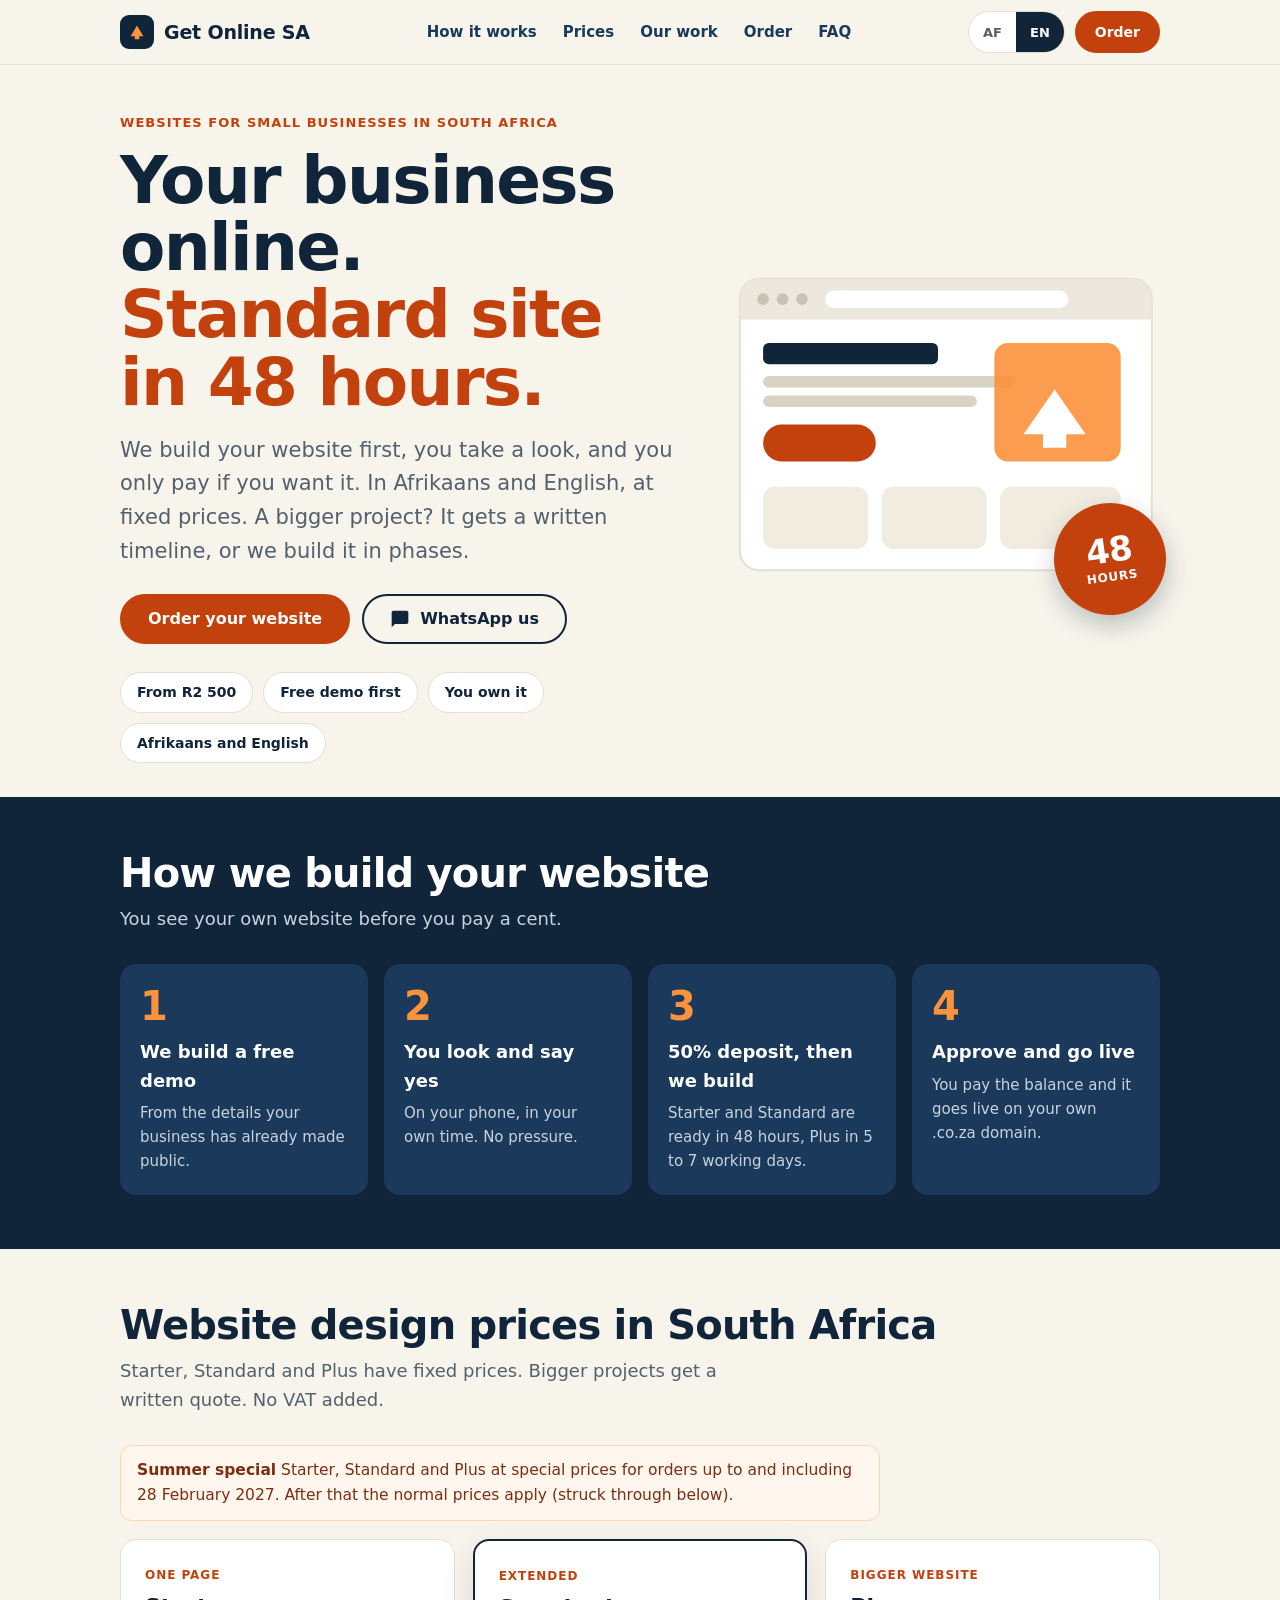
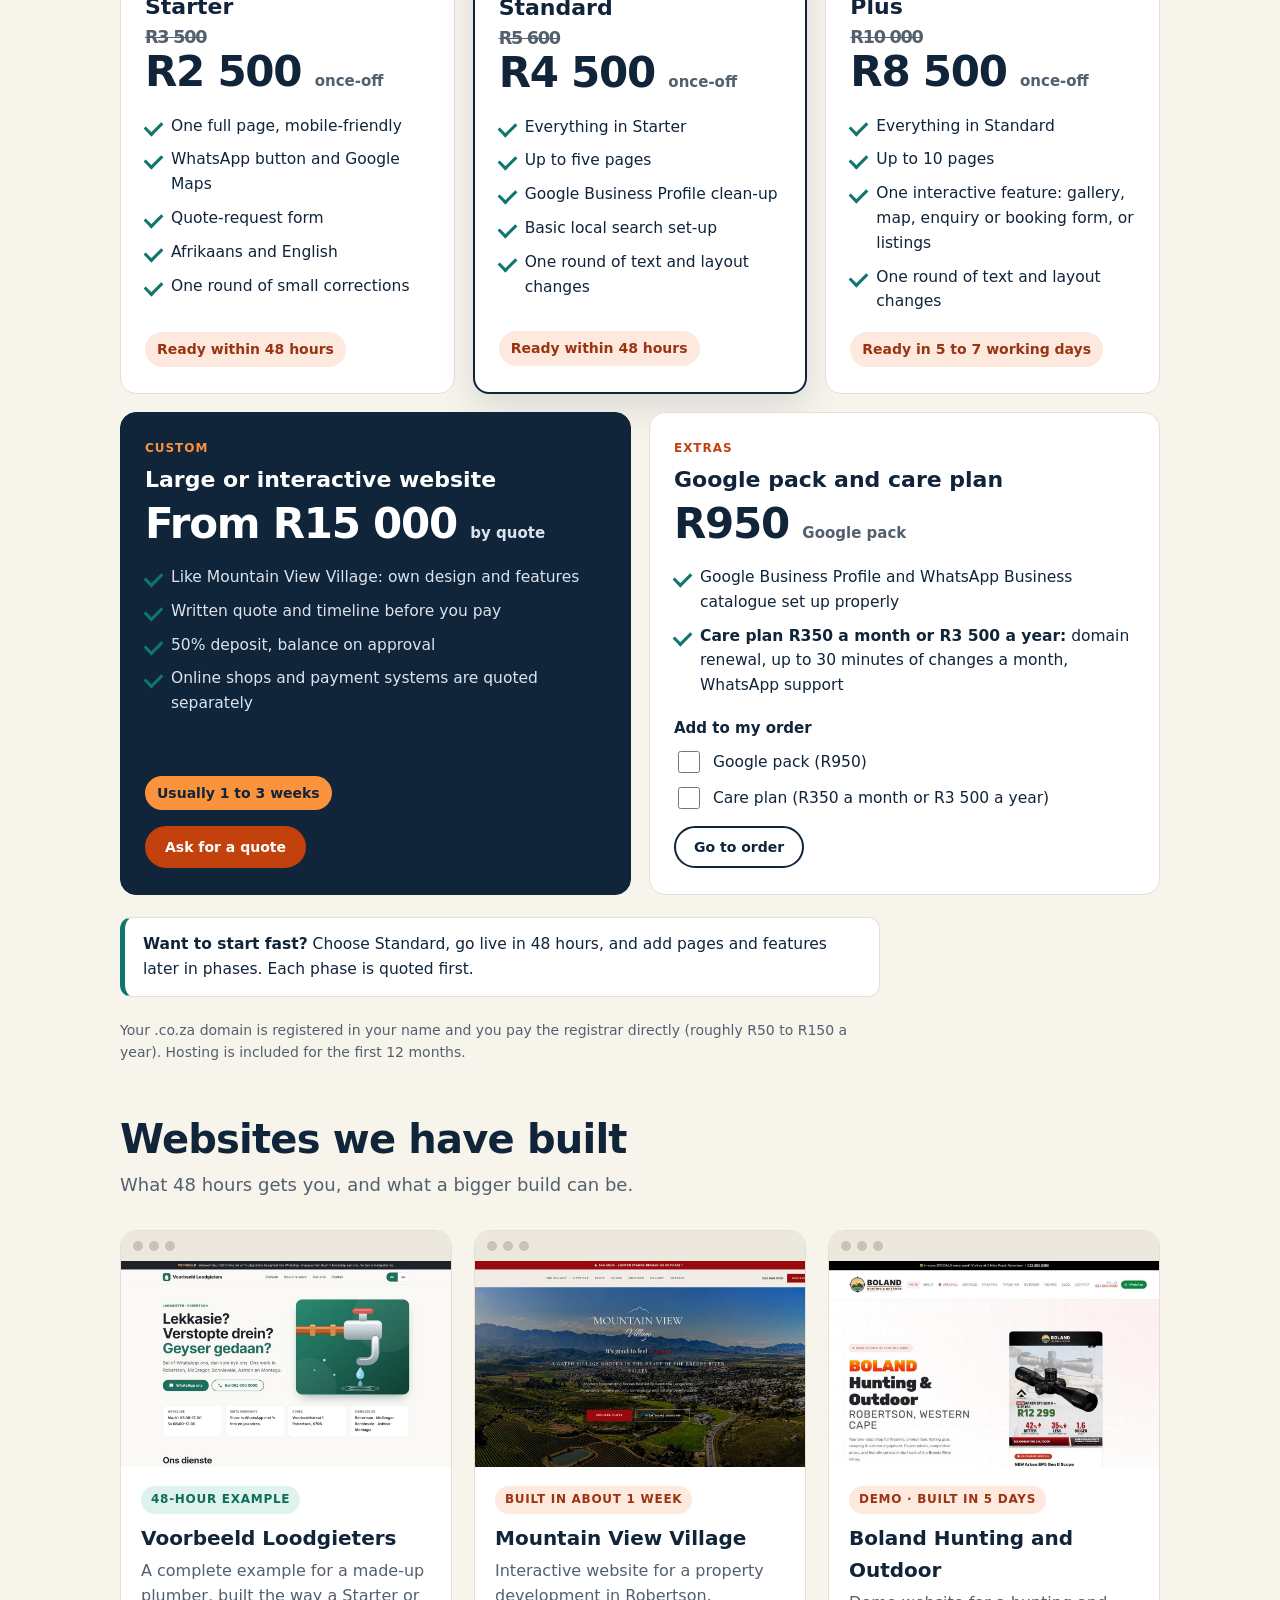
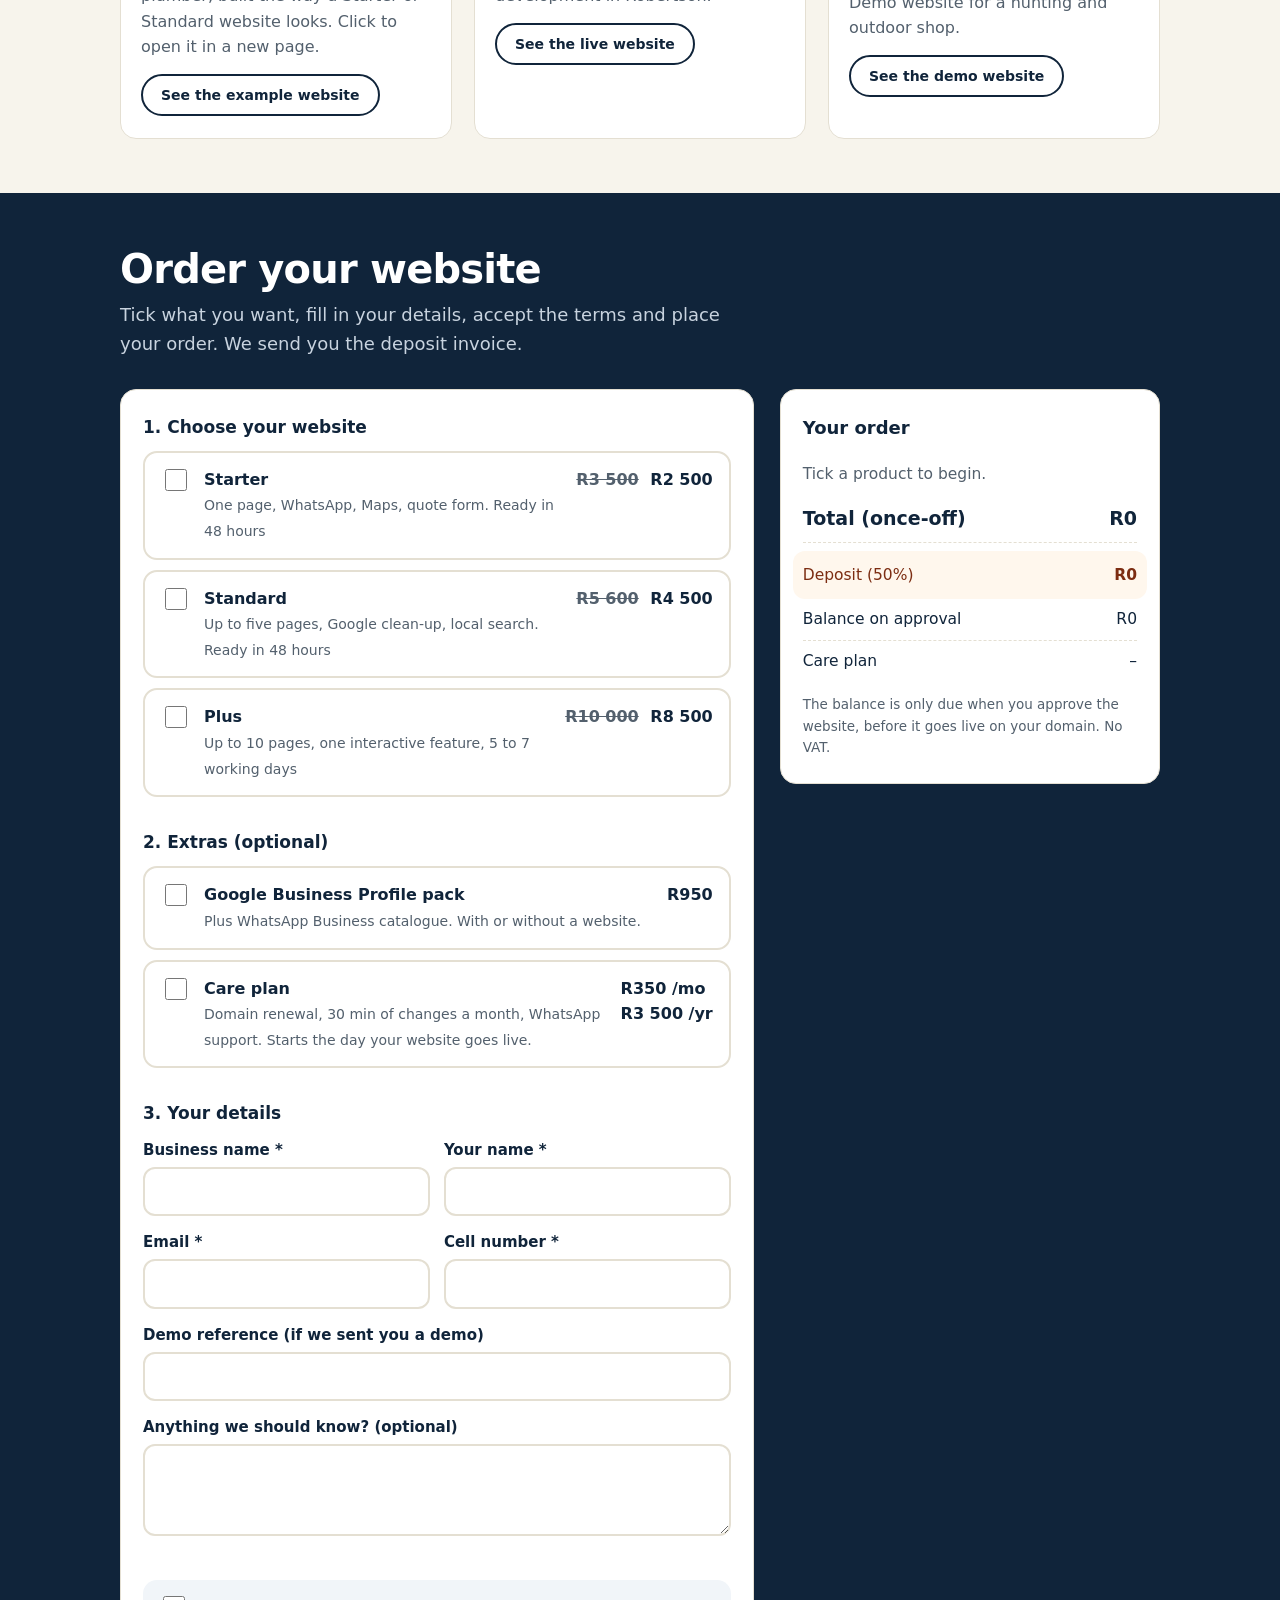
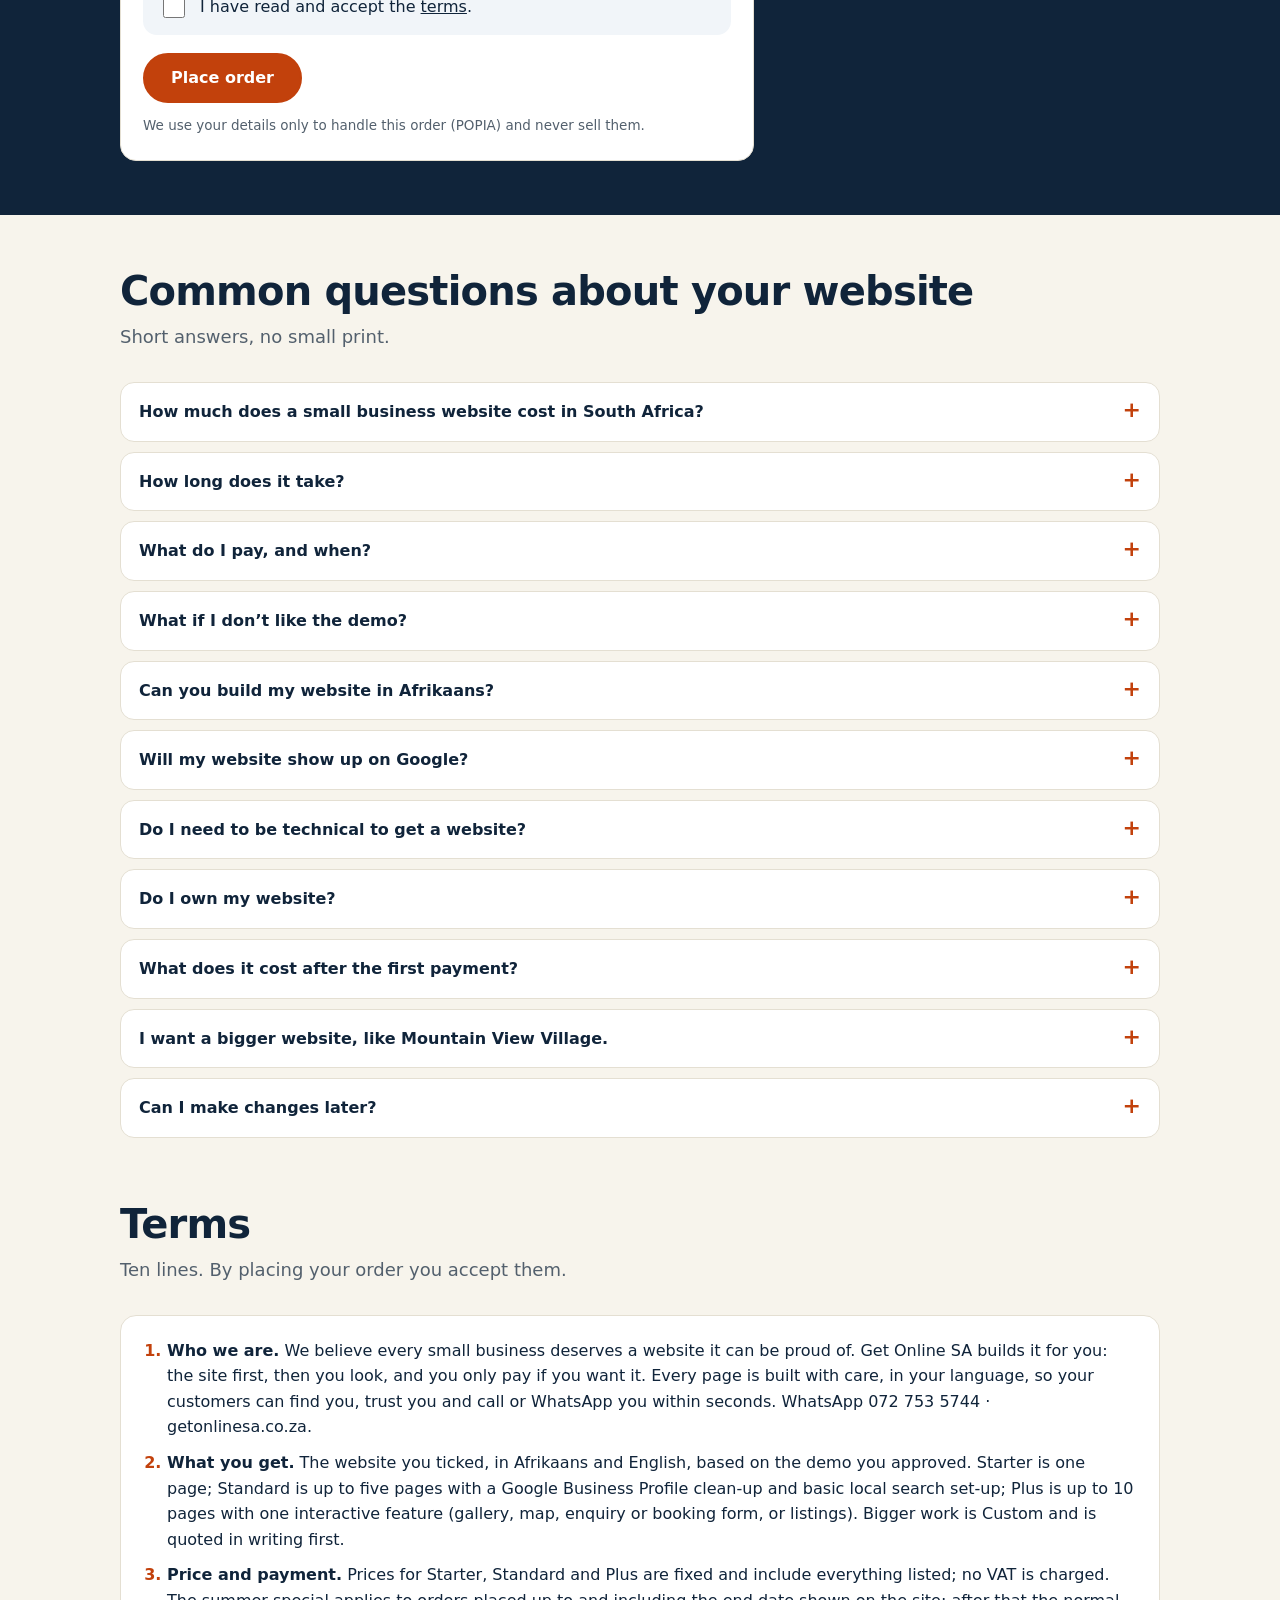
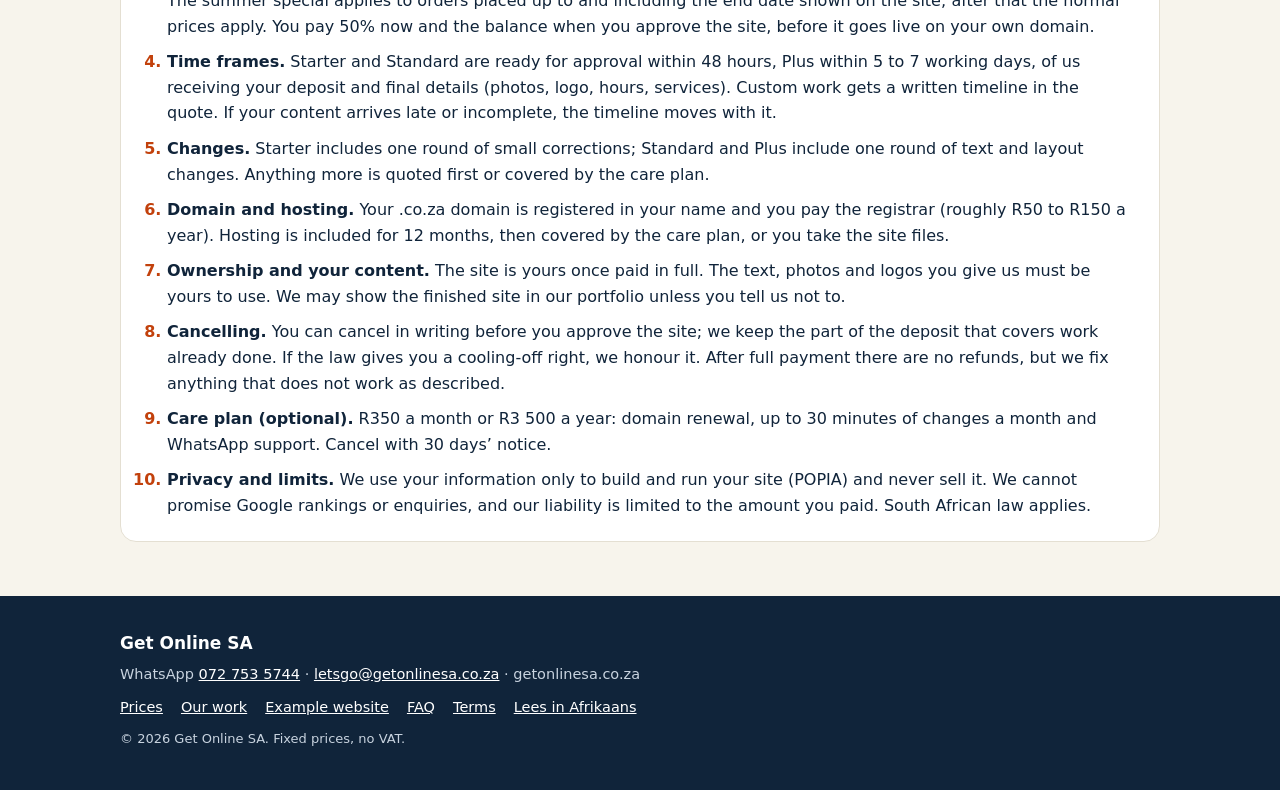
==== index.html @ c9e03490 "SEO: shorter EN meta description" ====
<!doctype html>
<html lang="en" data-lang="en" data-special="on">
<head>
<meta charset="utf-8">
<meta name="viewport" content="width=device-width, initial-scale=1">
<title>Small Business Website Design in South Africa | Get Online SA</title>
<meta name="description" content="Get Online SA builds websites for small businesses in South Africa. Free demo first, pay only if you want it. Fixed prices, standard sites in 48 hours.">
<meta name="robots" content="index,follow,max-image-preview:large,max-snippet:-1">
<link rel="canonical" href="https://getonlinesa.co.za/">
<link rel="alternate" hreflang="en" href="https://getonlinesa.co.za/">
<link rel="alternate" hreflang="af" href="https://getonlinesa.co.za/af/">
<link rel="alternate" hreflang="x-default" href="https://getonlinesa.co.za/">
<meta name="theme-color" content="#10243a">
<link rel="icon" href="/favicon.svg" type="image/svg+xml">
<link rel="icon" href="/favicon.ico" sizes="48x48">
<link rel="apple-touch-icon" href="/apple-touch-icon.png">
<meta property="og:type" content="website">
<meta property="og:site_name" content="Get Online SA">
<meta property="og:title" content="Small Business Website Design in South Africa | Get Online SA">
<meta property="og:description" content="We build your website first, you look, and you only pay if you want it. Fixed prices, standard websites in 48 hours.">
<meta property="og:url" content="https://getonlinesa.co.za/">
<meta property="og:locale" content="en_ZA">
<meta property="og:locale:alternate" content="af_ZA">
<meta property="og:image" content="https://getonlinesa.co.za/assets/og-en.jpg">
<meta property="og:image:width" content="1200">
<meta property="og:image:height" content="630">
<meta property="og:image:alt" content="Get Online SA: websites for small businesses in South Africa. Free demo first, standard website in 48 hours.">
<meta name="twitter:card" content="summary_large_image">
<meta name="twitter:title" content="Small Business Website Design in South Africa | Get Online SA">
<meta name="twitter:description" content="We build your website first, you look, and you only pay if you want it. Fixed prices, standard websites in 48 hours.">
<meta name="twitter:image" content="https://getonlinesa.co.za/assets/og-en.jpg">
<script type="application/ld+json">{"@context":"https://schema.org","@graph":[{"@type":"ProfessionalService","@id":"https://getonlinesa.co.za/#business","name":"Get Online SA","url":"https://getonlinesa.co.za/","logo":"https://getonlinesa.co.za/assets/logo-512.png","image":"https://getonlinesa.co.za/assets/og-en.jpg","description":"Website design for small businesses in South Africa. We build the website first, you look, and you only pay if you want it. Afrikaans and English, fixed prices, standard websites in 48 hours.","telephone":"+27727535744","email":"letsgo@getonlinesa.co.za","areaServed":{"@type":"Country","name":"South Africa"},"address":{"@type":"PostalAddress","addressLocality":"Robertson","addressRegion":"Western Cape","addressCountry":"ZA"},"knowsLanguage":["af","en"],"serviceType":"Website design","priceRange":"R2 500 - R15 000+","hasOfferCatalog":{"@type":"OfferCatalog","name":"Website design","itemListElement":[{"@type":"Offer","name":"Starter website (one page)","price":"2500","priceCurrency":"ZAR","availability":"https://schema.org/InStock","url":"https://getonlinesa.co.za/#prices","priceSpecification":{"@type":"PriceSpecification","price":"2500","priceCurrency":"ZAR","valueAddedTaxIncluded":false},"priceValidUntil":"2027-02-28"},{"@type":"Offer","name":"Standard website (up to five pages)","price":"4500","priceCurrency":"ZAR","availability":"https://schema.org/InStock","url":"https://getonlinesa.co.za/#prices","priceSpecification":{"@type":"PriceSpecification","price":"4500","priceCurrency":"ZAR","valueAddedTaxIncluded":false},"priceValidUntil":"2027-02-28"},{"@type":"Offer","name":"Plus website (up to 10 pages with one interactive feature)","price":"8500","priceCurrency":"ZAR","availability":"https://schema.org/InStock","url":"https://getonlinesa.co.za/#prices","priceSpecification":{"@type":"PriceSpecification","price":"8500","priceCurrency":"ZAR","valueAddedTaxIncluded":false},"priceValidUntil":"2027-02-28"}]}},{"@type":"WebSite","@id":"https://getonlinesa.co.za/#website","url":"https://getonlinesa.co.za/","name":"Get Online SA","inLanguage":["en","af"],"publisher":{"@id":"https://getonlinesa.co.za/#business"}},{"@type":"WebPage","@id":"https://getonlinesa.co.za/#webpage","url":"https://getonlinesa.co.za/","name":"Small Business Website Design in South Africa | Get Online SA","description":"Get Online SA builds websites for small businesses in South Africa. Free demo first, pay only if you want it. Fixed prices, standard sites in 48 hours.","inLanguage":"en","isPartOf":{"@id":"https://getonlinesa.co.za/#website"},"about":{"@id":"https://getonlinesa.co.za/#business"},"primaryImageOfPage":{"@type":"ImageObject","url":"https://getonlinesa.co.za/assets/og-en.jpg","width":1200,"height":630}},{"@type":"FAQPage","@id":"https://getonlinesa.co.za/#faq","inLanguage":"en","mainEntity":[{"@type":"Question","name":"How much does a small business website cost in South Africa?","acceptedAnswer":{"@type":"Answer","text":"Starter (one page) is R2 500, Standard (up to five pages) is R4 500 and Plus (up to 10 pages with one interactive feature) is R8 500, once-off, with no VAT added. Bigger or interactive websites are Custom, from R15 000 by written quote. Extras: Google Business Profile pack R950, care plan R350 a month or R3 500 a year. These are summer-special prices for orders up to and including 28 February 2027; the normal prices are R3 500, R5 600 and R10 000."}},{"@type":"Question","name":"How long does it take?","acceptedAnswer":{"@type":"Answer","text":"Starter and Standard: within 48 hours of receiving your deposit and final details (photos, logo, opening hours, services). Plus: 5 to 7 working days. Custom: usually 1 to 3 weeks, with the timeline in writing in the quote."}},{"@type":"Question","name":"What do I pay, and when?","acceptedAnswer":{"@type":"Answer","text":"The demo is free. If you say yes, you pay a 50% deposit and we build your website. You pay the balance when you approve the finished website, before it goes live on your own domain."}},{"@type":"Question","name":"What if I don’t like the demo?","acceptedAnswer":{"@type":"Answer","text":"Then you simply say no and pay nothing. The demo is free."}},{"@type":"Question","name":"Can you build my website in Afrikaans?","acceptedAnswer":{"@type":"Answer","text":"Yes. Every Get Online SA website comes in Afrikaans and English, so your customers can read it in the language they prefer."}},{"@type":"Question","name":"Will my website show up on Google?","acceptedAnswer":{"@type":"Answer","text":"We build every website so Google can read it: mobile-friendly, with clear page titles and descriptions. Standard includes a Google Business Profile clean-up and basic local search set-up. Nobody can promise a Google ranking and we do not, but a well-built website with a good Google Business Profile is how small businesses get found."}},{"@type":"Question","name":"Do I need to be technical to get a website?","acceptedAnswer":{"@type":"Answer","text":"No. You send us photos, your logo, opening hours and services (or we use what your business has already made public), and we do the rest, including setting up the domain and hosting."}},{"@type":"Question","name":"Do I own my website?","acceptedAnswer":{"@type":"Answer","text":"Yes, once you have paid in full. Your domain is registered in your own name."}},{"@type":"Question","name":"What does it cost after the first payment?","acceptedAnswer":{"@type":"Answer","text":"Only the domain (roughly R50 to R150 a year, paid to the registrar). Hosting is included for 12 months. After that the care plan covers it, or you take the files."}},{"@type":"Question","name":"I want a bigger website, like Mountain View Village.","acceptedAnswer":{"@type":"Answer","text":"Tell us what you need. Plus (R8 500) covers up to 10 pages with one interactive feature. Bigger than that is Custom, from R15 000 by quote, with a written timeline before you pay. You can also start with Standard, go live in 48 hours, and expand later in phases."}},{"@type":"Question","name":"Can I make changes later?","acceptedAnswer":{"@type":"Answer","text":"One round is included. After that you can take the care plan (30 minutes of changes a month) or we quote first."}}]}]}</script>
<style>
:root{
  --ink:#10243a;--ink-2:#1b3a5b;--muted:#53606d;--paper:#f7f4ec;--card:#ffffff;--line:#e4dfd2;
  --accent:#c2410c;--accent-ink:#ffffff;--glow:#fb923c;--teal:#0f766e;--bad:#b42318;--radius:16px;
  color-scheme:light;
}
*{box-sizing:border-box}
html{scroll-behavior:smooth;-webkit-text-size-adjust:100%}
body{margin:0;padding-bottom:76px;font:16px/1.6 system-ui,-apple-system,"Segoe UI",Roboto,Arial,sans-serif;color:var(--ink);background:var(--paper)}
html[data-lang="af"] .en,html[data-lang="en"] .af{display:none!important}
a{color:inherit}
img{max-width:100%}
.skip{position:absolute;left:-999px;top:8px;background:#fff;color:var(--ink);padding:10px 14px;border-radius:8px;z-index:100}
.skip:focus{left:8px}
:focus-visible{outline:3px solid var(--glow);outline-offset:2px}
.wrap{max-width:1080px;margin:0 auto;padding:0 20px}

/* header */
header.top{position:sticky;top:0;z-index:50;background:rgba(247,244,236,.94);backdrop-filter:blur(8px);border-bottom:1px solid var(--line)}
.bar{display:flex;align-items:center;justify-content:space-between;gap:12px;min-height:64px}
.brand{display:flex;align-items:center;gap:10px;font-weight:800;font-size:19px;letter-spacing:-.01em;text-decoration:none;white-space:nowrap}
@media(max-width:420px){.brand{font-size:16px;gap:8px}.logo{width:30px;height:30px}}
.logo{width:34px;height:34px;border-radius:9px;background:var(--ink);display:grid;place-items:center;flex:none}
.logo svg{width:22px;height:22px}
nav.links{display:none;gap:22px;font-weight:600;font-size:15px}
nav.links a{text-decoration:none;color:var(--ink-2);padding:8px 2px}
nav.links a:hover{color:var(--accent)}
@media(min-width:880px){nav.links{display:flex}}
.right{display:flex;align-items:center;gap:10px}
.lang{display:flex;border:1px solid var(--line);border-radius:999px;overflow:hidden;background:#fff}
.lang a{display:inline-flex;align-items:center;padding:0 14px;min-height:40px;font:700 13px system-ui,sans-serif;color:var(--muted);text-decoration:none}
.lang a[aria-current="page"]{background:var(--ink);color:#fff}
.langhint{background:#fff7ed;border-bottom:1px solid #fed7aa;color:#7c2d12;padding:8px 14px;text-align:center;font-size:14.5px}
.langhint[hidden]{display:none}
.langhint a{font-weight:700}
.langhint button{margin-left:12px;border:0;background:transparent;font-size:20px;line-height:1;cursor:pointer;color:inherit}
.flinks{margin-top:10px;display:flex;flex-wrap:wrap;gap:6px 18px}

/* buttons */
.btn{display:inline-flex;align-items:center;justify-content:center;gap:10px;min-height:50px;padding:0 26px;border-radius:999px;font-weight:700;font-size:16px;text-decoration:none;border:2px solid var(--accent);cursor:pointer;font-family:inherit}
.btn.primary{background:var(--accent);color:var(--accent-ink)}
.btn.primary:hover{background:#9a3412;border-color:#9a3412}
.btn.ghost{background:transparent;color:var(--ink);border-color:var(--ink)}
.btn.ghost:hover{background:var(--ink);color:#fff}
.btn.small{min-height:42px;padding:0 18px;font-size:14px}
.btn svg{width:20px;height:20px;fill:currentColor;flex:none}
.btn[disabled]{opacity:.55;cursor:not-allowed}

/* hero */
.hero{padding:44px 0 34px}
.hero .grid{display:grid;gap:34px;align-items:center}
@media(min-width:900px){.hero .grid{grid-template-columns:1.15fr .85fr}}
.eyebrow{display:inline-block;font-size:13px;font-weight:800;letter-spacing:.08em;text-transform:uppercase;color:var(--accent)}
h1{font-size:clamp(38px,8.4vw,66px);line-height:1.02;margin:12px 0 18px;letter-spacing:-.025em;font-weight:850}
h1 em{font-style:normal;color:var(--accent)}
.lead{font-size:clamp(18px,2.4vw,21px);color:var(--muted);max-width:620px;margin:0 0 26px}
.cta{display:flex;flex-wrap:wrap;gap:12px}
.chips{display:flex;flex-wrap:wrap;gap:10px;margin:28px 0 0;padding:0;list-style:none}
.chips li{background:#fff;border:1px solid var(--line);border-radius:999px;padding:8px 16px;font-weight:650;font-size:14px}
.art{position:relative;max-width:440px;margin:0 auto;width:100%}
.art svg{width:100%;height:auto;display:block}
.badge{position:absolute;right:-6px;bottom:-14px;width:112px;height:112px;border-radius:50%;background:var(--accent);color:#fff;display:grid;place-items:center;text-align:center;font-weight:850;line-height:1.05;transform:rotate(-8deg);box-shadow:0 10px 24px rgba(16,36,58,.25)}
.badge b{display:block;font-size:34px;letter-spacing:-.02em}
.badge span{font-size:12px;letter-spacing:.06em;text-transform:uppercase;font-weight:700}

/* sections */
section.block{padding:54px 0}
section.dark{background:var(--ink);color:#fff}
section.dark .sub{color:#c8d3df}
h2{font-size:clamp(28px,5vw,40px);line-height:1.1;margin:0 0 10px;letter-spacing:-.02em;font-weight:820}
.sub{color:var(--muted);font-size:18px;max-width:640px;margin:0 0 30px}
.steps{display:grid;gap:16px;margin:0;padding:0;list-style:none}
@media(min-width:760px){.steps{grid-template-columns:repeat(4,1fr)}}
.step{background:var(--ink-2);border-radius:var(--radius);padding:22px 20px}
.step .n{font-size:40px;font-weight:850;color:var(--glow);line-height:1;letter-spacing:-.03em}
.step h3{margin:12px 0 6px;font-size:18px}
.step p{margin:0;color:#c8d3df;font-size:15px}

/* prices */
.plans{display:grid;gap:18px}
@media(min-width:860px){.plans{grid-template-columns:1fr 1fr 1fr}.plans.row2{grid-template-columns:1fr 1fr}}
.plans.row2{margin-top:18px}
.plan{background:var(--card);border:1px solid var(--line);border-radius:var(--radius);padding:26px 24px;display:flex;flex-direction:column}
.plan.feature{border:2px solid var(--ink);box-shadow:0 14px 34px rgba(16,36,58,.12)}
.plan .tagline{font-size:12px;font-weight:800;letter-spacing:.08em;text-transform:uppercase;color:var(--accent);min-height:16px}
.plan h3{margin:4px 0 4px;font-size:22px}
.price{font-size:42px;font-weight:850;letter-spacing:-.03em;line-height:1.1}
.price small{font-size:15px;font-weight:600;color:var(--muted);letter-spacing:0}
.plan ul{margin:18px 0 0;padding:0;list-style:none;display:grid;gap:9px}
.plan li{position:relative;padding-left:26px;font-size:15.5px}
.plan li::before{content:"";position:absolute;left:0;top:7px;width:14px;height:8px;border-left:3px solid var(--teal);border-bottom:3px solid var(--teal);transform:rotate(-45deg)}
.fine{font-size:14px;color:var(--muted);margin:22px 0 0;max-width:760px}
.promo{background:#fff7ed;border:1px solid #fed7aa;color:#7c2d12;border-radius:12px;padding:12px 16px;margin:0 0 18px;max-width:760px;font-size:15.5px}
html[data-special="off"] .only-special{display:none}
.was{color:var(--muted);font-weight:600;text-decoration:line-through;white-space:nowrap}
.price .was{display:block;font-size:.42em;margin:0 0 2px}
.opt .p .was{margin-right:6px;font-weight:600}
.was[hidden]{display:none}
.plan .when{margin-top:auto;padding-top:18px;font-size:14px;font-weight:800;color:var(--ink)}
.plan .when span.pill{display:inline-block;background:#fde9dd;color:#9a3412;border-radius:999px;padding:6px 12px}
.plan.quote{background:#10243a;color:#fff;border-color:#10243a}
.plan.quote .tagline{color:#fb923c}
.plan.quote .price small,.plan.quote li{color:#dbe4ee}
.plan.quote .when span.pill{background:#fb923c;color:#10243a}
.plan .btn{margin-top:16px;align-self:flex-start}
.phase{margin:22px 0 0;max-width:760px;background:#fff;border:1px solid var(--line);border-left:5px solid var(--teal);border-radius:12px;padding:14px 18px;font-size:15.5px}

/* work */
.work{display:grid;gap:22px}
@media(min-width:900px){.work{grid-template-columns:repeat(3,1fr)}}
.site{background:var(--card);border:1px solid var(--line);border-radius:var(--radius);overflow:hidden}
.chrome{height:30px;background:#ece8dd;display:flex;align-items:center;gap:6px;padding:0 12px}
.chrome i{width:10px;height:10px;border-radius:50%;background:#c9c3b3;display:block}
.strip{display:flex;overflow-x:auto;scroll-snap-type:x mandatory;background:#dcd6c6}
.strip>*{flex:0 0 100%;scroll-snap-align:center}
.strip img{display:block;width:100%;height:auto;aspect-ratio:16/10;object-fit:cover;object-position:top}
.ph{aspect-ratio:16/10;display:grid;place-items:center;text-align:center;padding:20px;color:var(--muted);font-weight:700;background:repeating-linear-gradient(135deg,#e6e1d3,#e6e1d3 14px,#ece8dc 14px,#ece8dc 28px)}
.site .info{padding:18px 20px 22px}
.site h3{margin:0 0 4px;font-size:20px}
.site .tag{display:inline-block;font-size:12px;font-weight:800;letter-spacing:.06em;text-transform:uppercase;border-radius:999px;padding:4px 10px;margin-bottom:8px;background:#fde9dd;color:#9a3412}
.site .tag.fast{background:#dff3ee;color:#0f6b5a}
.site p{margin:0 0 14px;color:var(--muted)}
.site .acts{display:flex;flex-wrap:wrap;gap:10px}
.shot.link .strip img{cursor:pointer}

/* order */
.order{display:grid;gap:26px}
@media(min-width:960px){.order{grid-template-columns:1.25fr .75fr;align-items:start}}
form.panel,.summary{background:var(--card);border:1px solid var(--line);border-radius:var(--radius);padding:24px 22px}
fieldset{border:0;margin:0 0 22px;padding:0}
legend{font-weight:800;font-size:17px;margin-bottom:10px;padding:0}
.opt{display:flex;gap:14px;align-items:flex-start;border:2px solid var(--line);border-radius:14px;padding:14px 16px;margin-bottom:10px;cursor:pointer;background:#fff}
.opt:has(input:checked){border-color:var(--ink);background:#f1f5f9}
.opt:has(input:disabled){opacity:.5;cursor:not-allowed}
.opt input{width:22px;height:22px;margin-top:2px;accent-color:var(--accent);flex:none}
.opt .t{font-weight:750}
.opt .d{font-size:14px;color:var(--muted)}
.opt .p{margin-left:auto;font-weight:800;white-space:nowrap}
.field{margin-bottom:14px}
.field label{display:block;font-weight:650;font-size:15px;margin-bottom:5px}
.field input,.field textarea{width:100%;min-height:48px;border:2px solid var(--line);border-radius:12px;padding:10px 14px;font:inherit;background:#fff;color:var(--ink)}
.field textarea{min-height:92px;resize:vertical}
.field input[aria-invalid="true"],.field textarea[aria-invalid="true"]{border-color:var(--bad)}
.two{display:grid;gap:14px}
@media(min-width:640px){.two{grid-template-columns:1fr 1fr}}
.hp{position:absolute;left:-9999px;width:1px;height:1px;overflow:hidden}
.terms-ok{display:flex;gap:12px;align-items:flex-start;background:#f1f5f9;border-radius:14px;padding:14px 16px;margin:6px 0 18px}
.terms-ok input{width:22px;height:22px;accent-color:var(--accent);margin-top:2px;flex:none}
.err{display:none;background:#fef3f2;border:1px solid #fecdca;color:var(--bad);border-radius:12px;padding:12px 14px;margin:0 0 16px;font-weight:600}
.err.on{display:block}
.summary{position:sticky;top:84px}
.summary h3{margin:0 0 12px;font-size:18px}
.row{display:flex;justify-content:space-between;gap:12px;padding:8px 0;border-bottom:1px dashed var(--line);font-size:15.5px}
.row:last-of-type{border-bottom:0}
.row.big{font-weight:850;font-size:19px}
.row.due{background:#fff7ed;margin:8px -10px 0;padding:12px 10px;border-radius:12px;border:0;color:#7c2d12}
.note{font-size:13.5px;color:var(--muted);margin:12px 0 0}
.note[hidden]{display:none}
.termsel{display:flex;flex-wrap:wrap;gap:10px 22px;margin:-2px 0 10px 16px}
.termsel[hidden]{display:none}
.termsel label{display:flex;gap:8px;align-items:center;font-weight:650;cursor:pointer}
.termsel input{width:20px;height:20px;accent-color:var(--accent)}
.addbox{margin-top:auto;padding-top:18px;display:grid;gap:10px}
.addbox strong{font-size:15px}
.tick{display:flex;gap:10px;align-items:flex-start;font-size:15.5px;cursor:pointer}
.tick input{width:22px;height:22px;accent-color:var(--accent);flex:none;margin-top:1px}
.addbox .btn{justify-self:start;margin-top:4px}
.sent{display:none;background:#ecfdf5;border:1px solid #a7f3d0;border-radius:var(--radius);padding:22px;margin-top:20px}
.sent.on{display:block}
.sent h3{margin:0 0 8px}
.sent .cta{margin-top:14px}

/* faq + terms */
details.q{background:var(--card);border:1px solid var(--line);border-radius:14px;margin-bottom:10px}
details.q summary{cursor:pointer;font-weight:750;padding:16px 18px;list-style:none;display:flex;justify-content:space-between;gap:12px}
details.q summary::-webkit-details-marker{display:none}
details.q summary::after{content:"+";font-weight:800;color:var(--accent);font-size:22px;line-height:1}
details.q[open] summary::after{content:"\2212"}
details.q p{margin:0;padding:0 18px 16px;color:var(--muted)}
.terms{background:var(--card);border:1px solid var(--line);border-radius:var(--radius);padding:22px 24px}
.terms ol{margin:0;padding-left:22px;display:grid;gap:10px}
.terms li::marker{font-weight:800;color:var(--accent)}

/* footer + mobile bar */
footer{background:var(--ink);color:#c8d3df;padding:34px 0 40px;font-size:14.5px}
footer a{color:#fff}
footer .name{color:#fff;font-weight:800;font-size:17px;margin-bottom:6px}
.mbar{position:fixed;left:0;right:0;bottom:0;display:flex;gap:10px;padding:10px 14px;background:rgba(255,255,255,.97);border-top:1px solid var(--line);z-index:60}
.mbar .btn{flex:1;padding:0 10px;min-height:48px}
@media(min-width:880px){.mbar{display:none}body{padding-bottom:0}}
@media(prefers-reduced-motion:reduce){html{scroll-behavior:auto}}
</style>
</head>
<body>
<a class="skip" href="#main">Skip to content</a>
<div class="langhint" id="langHint" hidden><a href="/af/" hreflang="af" lang="af">Hierdie blad is ook in Afrikaans. Lees in Afrikaans →</a><button type="button" aria-label="Close">×</button></div>

<header class="top">
  <div class="wrap bar">
    <a class="brand" href="#top" aria-label="Get Online SA">
      <span class="logo" aria-hidden="true"><svg viewBox="0 0 24 24"><path d="M5 16.5L12 5l7 11.5h-4.5V20h-5v-3.5z" fill="#fb923c"/></svg></span>
      Get Online SA
    </a>
    <nav class="links" aria-label="Main menu">
      <a href="#how">How it works</a>
      <a href="#prices">Prices</a>
      <a href="#work">Our work</a>
      <a href="#order">Order</a>
      <a href="#faq">FAQ</a>
    </nav>
    <div class="right">
      <nav class="lang" aria-label="Language"><a href="/af/" hreflang="af" lang="af">AF</a><a href="/" hreflang="en" lang="en" aria-current="page">EN</a></nav>
      <a class="btn primary small" href="#order">Order</a>
    </div>
  </div>
</header>

<main id="main">
<!-- HERO -->
<section class="hero" id="top">
  <div class="wrap grid">
    <div>
      <span class="eyebrow">Websites for small businesses in South Africa</span>
      <h1>Your business online. <em>Standard site in&nbsp;48&nbsp;hours.</em></h1>
      <p class="lead">We build your website first, you take a look, and you only pay if you want it. In Afrikaans and English, at fixed prices. A bigger project? It gets a written timeline, or we build it in phases.</p>
      <div class="cta">
        <a class="btn primary" href="#order">Order your website</a>
        <a class="btn ghost" data-wa href="#"><svg viewBox="0 0 24 24" aria-hidden="true"><path d="M20 2H4c-1.1 0-2 .9-2 2v18l4-4h14c1.1 0 2-.9 2-2V4c0-1.1-.9-2-2-2z"/></svg>WhatsApp us</a>
      </div>
      <ul class="chips">
        <li>From <span data-price="starter">R2 500</span></li>
        <li>Free demo first</li>
        <li>You own it</li>
        <li>Afrikaans and English</li>
      </ul>
    </div>
    <div class="art" aria-hidden="true">
      <svg viewBox="0 0 440 340" fill="none">
        <rect x="8" y="8" width="424" height="300" rx="20" fill="#fff" stroke="#e4dfd2" stroke-width="2"/>
        <path d="M8 28a20 20 0 0 1 20-20h384a20 20 0 0 1 20 20v22H8z" fill="#ece8dd"/>
        <circle cx="32" cy="29" r="6" fill="#c9c3b3"/><circle cx="52" cy="29" r="6" fill="#c9c3b3"/><circle cx="72" cy="29" r="6" fill="#c9c3b3"/>
        <rect x="96" y="20" width="250" height="18" rx="9" fill="#fff"/>
        <rect x="32" y="74" width="180" height="22" rx="6" fill="#10243a"/>
        <rect x="32" y="108" width="260" height="12" rx="6" fill="#d9d3c3"/>
        <rect x="32" y="128" width="220" height="12" rx="6" fill="#d9d3c3"/>
        <rect x="32" y="158" width="116" height="38" rx="19" fill="#c2410c"/>
        <rect x="32" y="222" width="108" height="64" rx="12" fill="#f1ece0"/>
        <rect x="154" y="222" width="108" height="64" rx="12" fill="#f1ece0"/>
        <rect x="276" y="222" width="124" height="64" rx="12" fill="#f1ece0"/>
        <rect x="270" y="74" width="130" height="122" rx="14" fill="#fb923c" opacity=".9"/>
        <path d="M300 168l32-46 32 46h-20v14h-24v-14z" fill="#fff"/>
      </svg>
      <div class="badge"><div><b>48</b><span>hours</span></div></div>
    </div>
  </div>
</section>

<!-- HOW -->
<section class="block dark" id="how">
  <div class="wrap">
    <h2>How we build your website</h2>
    <p class="sub">You see your own website before you pay a cent.</p>
    <ol class="steps">
      <li class="step"><div class="n">1</div><h3>We build a free demo</h3><p>From the details your business has already made public.</p></li>
      <li class="step"><div class="n">2</div><h3>You look and say yes</h3><p>On your phone, in your own time. No pressure.</p></li>
      <li class="step"><div class="n">3</div><h3>50% deposit, then we build</h3><p>Starter and Standard are ready in 48 hours, Plus in 5 to 7 working days.</p></li>
      <li class="step"><div class="n">4</div><h3>Approve and go live</h3><p>You pay the balance and it goes live on your own .co.za domain.</p></li>
    </ol>
  </div>
</section>

<!-- PRICES -->
<section class="block" id="prices">
  <div class="wrap">
    <h2>Website design prices in South Africa</h2>
    <p class="sub">Starter, Standard and Plus have fixed prices. Bigger projects get a written quote. No VAT added.</p>
    <p class="promo only-special"><strong>Summer special</strong> Starter, Standard and Plus at special prices for orders up to and including <span data-ends>28 February 2027</span>. After that the normal prices apply (struck through below).</p>
    <div class="plans">
      <article class="plan">
        <div class="tagline">One page</div>
        <h3>Starter</h3>
        <div class="price"><s class="was" data-was="starter">R3 500</s><span data-price="starter">R2 500</span> <small>once-off</small></div>
        <ul>
          <li>One full page, mobile-friendly</li>
          <li>WhatsApp button and Google Maps</li>
          <li>Quote-request form</li>
          <li>Afrikaans and English</li>
          <li>One round of small corrections</li>
          </ul>
        <div class="when"><span class="pill">Ready within 48 hours</span></div>
      </article>
      <article class="plan feature">
        <div class="tagline">Extended</div>
        <h3>Standard</h3>
        <div class="price"><s class="was" data-was="standard">R5 600</s><span data-price="standard">R4 500</span> <small>once-off</small></div>
        <ul>
          <li>Everything in Starter</li>
          <li>Up to five pages</li>
          <li>Google Business Profile clean-up</li>
          <li>Basic local search set-up</li>
          <li>One round of text and layout changes</li>
        </ul>
        <div class="when"><span class="pill">Ready within 48 hours</span></div>
      </article>
      <article class="plan">
        <div class="tagline">Bigger website</div>
        <h3>Plus</h3>
        <div class="price"><s class="was" data-was="plus">R10 000</s><span data-price="plus">R8 500</span> <small>once-off</small></div>
        <ul>
          <li>Everything in Standard</li>
          <li>Up to 10 pages</li>
          <li>One interactive feature: gallery, map, enquiry or booking form, or listings</li>
          <li>One round of text and layout changes</li>
        </ul>
        <div class="when"><span class="pill">Ready in 5 to 7 working days</span></div>
      </article>
    </div>
    <div class="plans row2">
      <article class="plan quote">
        <div class="tagline">Custom</div>
        <h3>Large or interactive website</h3>
        <div class="price">From R15&nbsp;000 <small>by quote</small></div>
        <ul>
          <li>Like Mountain View Village: own design and features</li>
          <li>Written quote and timeline before you pay</li>
          <li>50% deposit, balance on approval</li>
          <li>Online shops and payment systems are quoted separately</li>
        </ul>
        <div class="when"><span class="pill">Usually 1 to 3 weeks</span></div>
        <a class="btn primary small" data-wa-quote href="#">Ask for a quote</a>
      </article>
      <article class="plan">
        <div class="tagline">Extras</div>
        <h3>Google pack and care plan</h3>
        <div class="price">R950 <small>Google pack</small></div>
        <ul>
          <li>Google Business Profile and WhatsApp Business catalogue set up properly</li>
          <li><strong>Care plan R350 a month or R3&nbsp;500 a year:</strong> domain renewal, up to 30 minutes of changes a month, WhatsApp support</li>
        </ul>
        <div class="addbox">
          <strong>Add to my order</strong>
          <label class="tick"><input type="checkbox" data-extra="gbp"><span>Google pack (R950)</span></label>
          <label class="tick"><input type="checkbox" data-extra="care"><span>Care plan (R350 a month or R3&nbsp;500 a year)</span></label>
          <a class="btn ghost small" href="#order">Go to order</a>
        </div>
      </article>
    </div>
    <p class="phase"><strong>Want to start fast?</strong> Choose Standard, go live in 48 hours, and add pages and features later in phases. Each phase is quoted first.</p>
    <p class="fine">Your .co.za domain is registered in your name and you pay the registrar directly (roughly R50 to R150 a year). Hosting is included for the first 12 months.</p>
  </div>
</section>

<!-- WORK -->
<section class="block" id="work" style="padding-top:0">
  <div class="wrap">
    <h2>Websites we have built</h2>
    <p class="sub">What 48 hours gets you, and what a bigger build can be.</p>
    <div class="work" id="workGrid">
      <article class="site">
        <div class="chrome"><i></i><i></i><i></i></div>
        <div class="shot link" data-url="/voorbeeld/"><div class="strip" role="group" tabindex="0" aria-label="Voorbeeld Loodgieters"><img src="/assets/voorbeeld-1.jpg" alt="Tuisblad van die Voorbeeld Loodgieters-voorbeeldwebwerf, ’n uitgedinkte loodgieter in Robertson" loading="lazy" decoding="async" width="1200" height="750"></div></div>
        <div class="info"><span class="tag fast">48-hour example</span><h3>Voorbeeld Loodgieters</h3><p>A complete example for a made-up plumber, built the way a Starter or Standard website looks. Click to open it in a new page.</p><div class="acts"><a class="btn ghost small" href="/voorbeeld/" target="_blank" rel="noopener">See the example website</a></div></div>
      </article>
      <article class="site">
        <div class="chrome"><i></i><i></i><i></i></div>
        <div class="shot link" data-url="https://mountainview-village.co.za"><div class="strip" role="group" tabindex="0" aria-label="Mountain View Village"><img src="/assets/mountain-view-village-1.jpg" alt="Mountain View Village-webwerf se tuisblad met ’n lugfoto van die Breëriviervallei en die Langeberg" loading="lazy" decoding="async" width="1200" height="750"><img src="/assets/mountain-view-village-2.jpg" alt="Mountain View Village-webwerf se interaktiewe dorpskaart wat beskikbare en verkoopte erwe wys" loading="lazy" decoding="async" width="1200" height="750"></div></div>
        <div class="info"><span class="tag">Built in about 1 week</span><h3>Mountain View Village</h3><p>Interactive website for a property development in Robertson.</p><div class="acts"><a class="btn ghost small" href="https://mountainview-village.co.za" target="_blank" rel="noopener">See the live website</a></div></div>
      </article>
      <article class="site">
        <div class="chrome"><i></i><i></i><i></i></div>
        <div class="shot link" data-url="https://wildfrans.github.io/wildmanrob-website/"><div class="strip" role="group" tabindex="0" aria-label="Boland Hunting and Outdoor"><img src="/assets/boland-1.jpg" alt="Boland Hunting and Outdoor-demowebwerf se tuisblad" loading="lazy" decoding="async" width="1200" height="750"><img src="/assets/boland-2.jpg" alt="Boland Hunting and Outdoor-demowebwerf se winkelkategorieë" loading="lazy" decoding="async" width="1200" height="750"><img src="/assets/boland-3.jpg" alt="Boland Hunting and Outdoor-demowebwerf se lys van vuurwapens" loading="lazy" decoding="async" width="1200" height="750"></div></div>
        <div class="info"><span class="tag">Demo · built in 5 days</span><h3>Boland Hunting and Outdoor</h3><p>Demo website for a hunting and outdoor shop.</p><div class="acts"><a class="btn ghost small" href="https://wildfrans.github.io/wildmanrob-website/" target="_blank" rel="noopener">See the demo website</a></div></div>
      </article>
    </div>
  </div>
</section>

<!-- ORDER -->
<section class="block dark" id="order">
  <div class="wrap">
    <h2>Order your website</h2>
    <p class="sub">Tick what you want, fill in your details, accept the terms and place your order. We send you the deposit invoice.</p>
    <div class="order" style="color:var(--ink)">
      <form class="panel" id="orderForm" novalidate>
        <div class="err" id="err" role="alert" aria-live="assertive"></div>

        <fieldset>
          <legend>1. Choose your website</legend>
          <label class="opt"><input type="checkbox" id="p_starter" name="starter"><span><span class="t">Starter</span><br><span class="d">One page, WhatsApp, Maps, quote form. Ready in 48 hours</span></span><span class="p"><s class="was" data-was="starter">R3 500</s> <span data-price="starter">R2 500</span></span></label>
          <label class="opt"><input type="checkbox" id="p_standard" name="standard"><span><span class="t">Standard</span><br><span class="d">Up to five pages, Google clean-up, local search. Ready in 48 hours</span></span><span class="p"><s class="was" data-was="standard">R5 600</s> <span data-price="standard">R4 500</span></span></label>
          <label class="opt"><input type="checkbox" id="p_plus" name="plus"><span><span class="t">Plus</span><br><span class="d">Up to 10 pages, one interactive feature, 5 to 7 working days</span></span><span class="p"><s class="was" data-was="plus">R10 000</s> <span data-price="plus">R8 500</span></span></label>
        </fieldset>

        <fieldset>
          <legend>2. Extras (optional)</legend>
          <label class="opt"><input type="checkbox" id="p_gbp" name="gbp" data-extra="gbp"><span><span class="t">Google Business Profile pack</span><br><span class="d">Plus WhatsApp Business catalogue. With or without a website.</span></span><span class="p">R950</span></label>
          <label class="opt"><input type="checkbox" id="c_care" name="care" data-extra="care"><span><span class="t">Care plan</span><br><span class="d">Domain renewal, 30 min of changes a month, WhatsApp support. Starts the day your website goes live.</span></span><span class="p">R350 /mo<br>R3&nbsp;500 /yr</span></label>
          <div class="termsel" id="careTerm" hidden>
            <label><input type="radio" name="care_term" value="m" checked><span>Monthly R350</span></label>
            <label><input type="radio" name="care_term" value="y"><span>Yearly R3&nbsp;500</span></label>
          </div>
          <div class="note" id="careHint" hidden>The care plan comes with a website. Choose a website above first.</div>
        </fieldset>

        <fieldset>
          <legend>3. Your details</legend>
          <div class="two">
            <div class="field"><label for="f_biz">Business name *</label><input id="f_biz" name="business" autocomplete="organization" required></div>
            <div class="field"><label for="f_name">Your name *</label><input id="f_name" name="name" autocomplete="name" required></div>
          </div>
          <div class="two">
            <div class="field"><label for="f_email">Email *</label><input id="f_email" name="email" type="email" inputmode="email" autocomplete="email" required></div>
            <div class="field"><label for="f_cell">Cell number *</label><input id="f_cell" name="cell" type="tel" inputmode="tel" autocomplete="tel" required></div>
          </div>
          <div class="field"><label for="f_ref">Demo reference (if we sent you a demo)</label><input id="f_ref" name="ref" autocomplete="off"></div>
          <div class="field"><label for="f_msg">Anything we should know? (optional)</label><textarea id="f_msg" name="message"></textarea></div>
          <div class="hp" aria-hidden="true"><label>Website <input name="company_website" tabindex="-1" autocomplete="off"></label></div>
        </fieldset>

        <label class="terms-ok"><input type="checkbox" id="f_terms" name="terms" required><span>I have read and accept the <a href="#terms">terms</a>.</span></label>
        <button class="btn primary" type="submit" id="submitBtn">Place order</button>
        <p class="note">We use your details only to handle this order (POPIA) and never sell them.</p>
      </form>

      <aside class="summary" aria-live="polite">
        <h3>Your order</h3>
        <div id="lines"></div>
        <div class="row big"><span>Total (once-off)</span><span id="tTotal">R0</span></div>
        <div class="row due"><span>Deposit (50%)</span><b id="tDeposit">R0</b></div>
        <div class="row"><span>Balance on approval</span><span id="tBalance">R0</span></div>
        <div class="row"><span>Care plan</span><span id="tCare">–</span></div>
        <p class="note">The balance is only due when you approve the website, before it goes live on your domain. No VAT.</p>
      </aside>
    </div>

    <div class="sent" id="sent" style="color:var(--ink)" tabindex="-1">
      <h3 id="sentTitle"></h3>
      <p id="sentText"></p>
      <div class="cta">
        <a class="btn primary" id="sentWa" href="#" target="_blank" rel="noopener"><svg viewBox="0 0 24 24" aria-hidden="true"><path d="M20 2H4c-1.1 0-2 .9-2 2v18l4-4h14c1.1 0 2-.9 2-2V4c0-1.1-.9-2-2-2z"/></svg>Send on WhatsApp</a>
        <a class="btn ghost" id="sentMail" href="#">Send by email</a>
      </div>
    </div>
  </div>
</section>

<!-- FAQ -->
<section class="block" id="faq">
  <div class="wrap">
    <h2>Common questions about your website</h2>
    <p class="sub">Short answers, no small print.</p>
    <details class="q"><summary><span>How much does a small business website cost in South Africa?</span></summary><p>Starter (one page) is <span data-price="starter">R2 500</span>, Standard (up to five pages) is <span data-price="standard">R4 500</span> and Plus (up to 10 pages with one interactive feature) is <span data-price="plus">R8 500</span>, once-off, with no VAT added. Bigger or interactive websites are Custom, from R15&nbsp;000 by written quote. Extras: Google Business Profile pack R950, care plan R350 a month or R3&nbsp;500 a year.<span class="only-special"> These are summer-special prices for orders up to and including <span data-ends>28 February 2027</span>; the normal prices are <span data-normal="starter">R3 500</span>, <span data-normal="standard">R5 600</span> and <span data-normal="plus">R10 000</span>.</span></p></details>
    <details class="q"><summary><span>How long does it take?</span></summary><p>Starter and Standard: within 48 hours of receiving your deposit and final details (photos, logo, opening hours, services). Plus: 5 to 7 working days. Custom: usually 1 to 3 weeks, with the timeline in writing in the quote.</p></details>
    <details class="q"><summary><span>What do I pay, and when?</span></summary><p>The demo is free. If you say yes, you pay a 50% deposit and we build your website. You pay the balance when you approve the finished website, before it goes live on your own domain.</p></details>
    <details class="q"><summary><span>What if I don’t like the demo?</span></summary><p>Then you simply say no and pay nothing. The demo is free.</p></details>
    <details class="q"><summary><span>Can you build my website in Afrikaans?</span></summary><p>Yes. Every Get Online SA website comes in Afrikaans and English, so your customers can read it in the language they prefer.</p></details>
    <details class="q"><summary><span>Will my website show up on Google?</span></summary><p>We build every website so Google can read it: mobile-friendly, with clear page titles and descriptions. Standard includes a Google Business Profile clean-up and basic local search set-up. Nobody can promise a Google ranking and we do not, but a well-built website with a good Google Business Profile is how small businesses get found.</p></details>
    <details class="q"><summary><span>Do I need to be technical to get a website?</span></summary><p>No. You send us photos, your logo, opening hours and services (or we use what your business has already made public), and we do the rest, including setting up the domain and hosting.</p></details>
    <details class="q"><summary><span>Do I own my website?</span></summary><p>Yes, once you have paid in full. Your domain is registered in your own name.</p></details>
    <details class="q"><summary><span>What does it cost after the first payment?</span></summary><p>Only the domain (roughly R50 to R150 a year, paid to the registrar). Hosting is included for 12 months. After that the care plan covers it, or you take the files.</p></details>
    <details class="q"><summary><span>I want a bigger website, like Mountain View Village.</span></summary><p>Tell us what you need. Plus (<span data-price="plus">R8 500</span>) covers up to 10 pages with one interactive feature. Bigger than that is Custom, from R15 000 by quote, with a written timeline before you pay. You can also start with Standard, go live in 48 hours, and expand later in phases.</p></details>
    <details class="q"><summary><span>Can I make changes later?</span></summary><p>One round is included. After that you can take the care plan (30 minutes of changes a month) or we quote first.</p></details>
  </div>
</section>

<!-- TERMS -->
<section class="block" id="terms" style="padding-top:0">
  <div class="wrap">
    <h2>Terms</h2>
    <p class="sub">Ten lines. By placing your order you accept them.</p>
    <div class="terms">
      <ol>
        <li><strong>Who we are.</strong> We believe every small business deserves a website it can be proud of. Get Online SA builds it for you: the site first, then you look, and you only pay if you want it. Every page is built with care, in your language, so your customers can find you, trust you and call or WhatsApp you within seconds. WhatsApp 072&nbsp;753&nbsp;5744 · getonlinesa.co.za.</li>
        <li><strong>What you get.</strong> The website you ticked, in Afrikaans and English, based on the demo you approved. Starter is one page; Standard is up to five pages with a Google Business Profile clean-up and basic local search set-up; Plus is up to 10 pages with one interactive feature (gallery, map, enquiry or booking form, or listings). Bigger work is Custom and is quoted in writing first.</li>
        <li><strong>Price and payment.</strong> Prices for Starter, Standard and Plus are fixed and include everything listed; no VAT is charged. The summer special applies to orders placed up to and including the end date shown on the site; after that the normal prices apply. You pay 50% now and the balance when you approve the site, before it goes live on your own domain.</li>
        <li><strong>Time frames.</strong> Starter and Standard are ready for approval within 48 hours, Plus within 5 to 7 working days, of us receiving your deposit and final details (photos, logo, hours, services). Custom work gets a written timeline in the quote. If your content arrives late or incomplete, the timeline moves with it.</li>
        <li><strong>Changes.</strong> Starter includes one round of small corrections; Standard and Plus include one round of text and layout changes. Anything more is quoted first or covered by the care plan.</li>
        <li><strong>Domain and hosting.</strong> Your .co.za domain is registered in your name and you pay the registrar (roughly R50 to R150 a year). Hosting is included for 12 months, then covered by the care plan, or you take the site files.</li>
        <li><strong>Ownership and your content.</strong> The site is yours once paid in full. The text, photos and logos you give us must be yours to use. We may show the finished site in our portfolio unless you tell us not to.</li>
        <li><strong>Cancelling.</strong> You can cancel in writing before you approve the site; we keep the part of the deposit that covers work already done. If the law gives you a cooling-off right, we honour it. After full payment there are no refunds, but we fix anything that does not work as described.</li>
        <li><strong>Care plan (optional).</strong> R350 a month or R3&nbsp;500 a year: domain renewal, up to 30 minutes of changes a month and WhatsApp support. Cancel with 30 days’ notice.</li>
        <li><strong>Privacy and limits.</strong> We use your information only to build and run your site (POPIA) and never sell it. We cannot promise Google rankings or enquiries, and our liability is limited to the amount you paid. South African law applies.</li>
      </ol>
    </div>
  </div>
</section>
</main>

<footer>
  <div class="wrap">
    <div class="name">Get Online SA</div>
    <div style="margin-top:6px">WhatsApp <a data-wa href="#">072&nbsp;753&nbsp;5744</a> · <a href="mailto:letsgo@getonlinesa.co.za">letsgo@getonlinesa.co.za</a> · getonlinesa.co.za</div>
    <div class="flinks"><a href="#prices">Prices</a><a href="#work">Our work</a><a href="/voorbeeld/">Example website</a><a href="#faq">FAQ</a><a href="#terms">Terms</a><a href="/af/" hreflang="af" lang="af">Lees in Afrikaans</a></div>
    <div style="margin-top:10px;font-size:13px">© 2026 Get Online SA. Fixed prices, no VAT.</div>
  </div>
</footer>

<nav class="mbar" aria-label="Quick links">
  <a class="btn ghost" data-wa href="#"><svg viewBox="0 0 24 24" aria-hidden="true"><path d="M20 2H4c-1.1 0-2 .9-2 2v18l4-4h14c1.1 0 2-.9 2-2V4c0-1.1-.9-2-2-2z"/></svg>WhatsApp</a>
  <a class="btn primary" href="#order">Order</a>
</nav>

<script>
/* ============ SETTINGS: change these, nothing else ============ */
var CONFIG = {
  whatsapp: "27727535744",            // international format, no + or spaces
  phoneDisplay: "072 753 5744",
  email: "letsgo@getonlinesa.co.za",      // forwards to the Get Online SA Gmail via Cloudflare Email Routing
  // Order delivery. Leave both empty to use the WhatsApp and email buttons (works with no sign-up).
  // To get orders straight to your inbox, create a free Web3Forms access key and paste it here.
  formEndpoint: "",                   // "https://api.web3forms.com/submit"
  formAccessKey: "",
  // Summer special: the lower price applies to orders placed up to and including this date (Johannesburg time).
  // After that date the site switches to the normal prices by itself. Change the date here to move it.
  specialEnds: "2027-02-28",
  prices: {
    starter:  { normal: 3500,  special: 2500 },
    standard: { normal: 5600,  special: 4500 },
    plus:     { normal: 10000, special: 8500 }
  },
  // Portfolio cards are kept in build.py (they are written into the page as plain HTML so Google can read them).
};
/* =============================================================== */

(function(){
  var doc = document.documentElement;
  var $ = function(s, r){ return (r||document).querySelector(s); };
  var $$ = function(s, r){ return Array.prototype.slice.call((r||document).querySelectorAll(s)); };
  var lang = function(){ return doc.getAttribute("data-lang") === "en" ? "en" : "af"; };
  var t = function(af, en){ return lang() === "af" ? af : en; };
  var money = function(n){ return "R" + String(Math.round(n)).replace(/\B(?=(\d{3})+(?!\d))/g, " "); };
  var PRICES = { starter: 0, standard: 0, plus: 0, gbp: 950, careM: 350, careY: 3500 };
  function todayJHB(){
    try{ return new Date().toLocaleDateString("sv-SE", { timeZone: "Africa/Johannesburg" }); }
    catch(e){ return new Date().toISOString().slice(0, 10); }
  }
  function isSpecial(){ return todayJHB() <= CONFIG.specialEnds; }
  /* fills every price on the page, struck-through normal prices and the end date */
  function applyPrices(){
    var sp = isSpecial();
    ["starter", "standard", "plus"].forEach(function(k){ PRICES[k] = sp ? CONFIG.prices[k].special : CONFIG.prices[k].normal; });
    doc.setAttribute("data-special", sp ? "on" : "off");
    $$("[data-price]").forEach(function(e){ e.textContent = money(PRICES[e.getAttribute("data-price")]); });
    $$("[data-normal]").forEach(function(e){ e.textContent = money(CONFIG.prices[e.getAttribute("data-normal")].normal); });
    $$("[data-was]").forEach(function(e){ var k = e.getAttribute("data-was"); e.textContent = sp ? money(CONFIG.prices[k].normal) : ""; e.hidden = !sp; });
    var ep = CONFIG.specialEnds.split("-");
    var MAF = ["Januarie","Februarie","Maart","April","Mei","Junie","Julie","Augustus","September","Oktober","November","Desember"];
    var MEN = ["January","February","March","April","May","June","July","August","September","October","November","December"];
    $$("[data-ends]").forEach(function(e){
      var af = e.closest ? !!e.closest(".af") : lang() === "af";
      var en = e.closest ? !!e.closest(".en") : false;
      var useAf = af ? true : (en ? false : lang() === "af");
      e.textContent = parseInt(ep[2], 10) + " " + (useAf ? MAF : MEN)[parseInt(ep[1], 10) - 1] + " " + ep[0];
    });
  }

  /* WhatsApp links */
  $$("[data-wa]").forEach(function(a){
    a.href = "https://wa.me/" + CONFIG.whatsapp + "?text=" + encodeURIComponent(t("Hallo, ek wil graag meer weet oor 'n webwerf.", "Hi, I would like to know more about a website."));
    a.target = "_blank"; a.rel = "noopener";
  });

  $$("[data-wa-quote]").forEach(function(a){
    a.href = "https://wa.me/" + CONFIG.whatsapp + "?text=" + encodeURIComponent(t("Hallo, ek wil graag ’n kwotasie vra vir ’n groter webwerf (Pasmaak).", "Hi, I would like a quote for a bigger custom website."));
    a.target = "_blank"; a.rel = "noopener";
  });

  /* portfolio: clicking a card image opens that site in a new tab (the button below it is a normal link) */
  $$(".shot.link .strip").forEach(function(s){
    s.addEventListener("click", function(){ window.open(s.getAttribute("data-url"), "_blank", "noopener"); });
  });

  /* Afrikaans browser on the English page: offer the Afrikaans page (never an automatic redirect) */
  (function(){
    var h = $("#langHint"); if(!h){ return; }
    try{
      var l = String((navigator.languages && navigator.languages[0]) || navigator.language || "").toLowerCase();
      if(l.indexOf("af") === 0 && localStorage.getItem("gosa-hint") !== "1"){ h.hidden = false; }
      var x = h.querySelector("button");
      if(x){ x.addEventListener("click", function(){ h.hidden = true; try{ localStorage.setItem("gosa-hint", "1"); }catch(e){} }); }
    }catch(e){}
  })();

  /* order calculator */
  var el = { s:$("#p_starter"), d:$("#p_standard"), pl:$("#p_plus"), g:$("#p_gbp"), c:$("#c_care") };
  function exclusive(a, b){
    a.addEventListener("change", function(){ if(a.checked){ b.checked = false; } update(); });
    b.addEventListener("change", function(){ if(b.checked){ a.checked = false; } update(); });
  }
  function group(list){
    list.forEach(function(a){ a.addEventListener("change", function(){
      if(a.checked){ list.forEach(function(b){ if(b !== a){ b.checked = false; } }); } update(); }); });
  }
  group([el.s, el.d, el.pl]);
  /* extras: every tick box with the same data-extra (price card and order form) stays in step */
  $$("[data-extra]").forEach(function(x){
    x.addEventListener("change", function(){
      $$('[data-extra="' + x.getAttribute("data-extra") + '"]').forEach(function(y){ y.checked = x.checked; });
      update();
    });
  });
  $$("input[name=care_term]").forEach(function(r){ r.addEventListener("change", update); });
  function careTerm(){ var r = $("input[name=care_term]:checked"); return r ? r.value : "m"; }

  function order(){
    var site = el.s.checked ? PRICES.starter : el.d.checked ? PRICES.standard : el.pl.checked ? PRICES.plus : 0;
    var total = site + (el.g.checked ? PRICES.gbp : 0);
    var deposit = Math.ceil(total / 2);
    var care = el.c.checked ? careTerm() : "";
    return { site: site, total: total, deposit: deposit, balance: total - deposit, care: care,
             hasSite: site > 0 };
  }
  function update(){
    var o = order();
    /* the care plan comes with a website: show the term choice, and a hint if no website is chosen yet */
    $("#careTerm").hidden = !el.c.checked;
    $("#careHint").hidden = !(el.c.checked && !o.hasSite);
    var lines = [];
    if(el.s.checked){ lines.push(["Starter", money(PRICES.starter)]); }
    if(el.d.checked){ lines.push(["Standard", money(PRICES.standard)]); }
    if(el.pl.checked){ lines.push(["Plus", money(PRICES.plus)]); }
    if(el.g.checked){ lines.push([t("Google Business Profile-pakket","Google Business Profile pack"), money(PRICES.gbp)]); }
    var box = $("#lines"); box.innerHTML = "";
    if(!lines.length){
      var empty = document.createElement("div"); empty.className = "row"; empty.style.color = "var(--muted)";
      empty.textContent = t("Merk ’n produk om te begin.","Tick a product to begin."); box.appendChild(empty);
    }
    lines.forEach(function(l){
      var r = document.createElement("div"); r.className = "row";
      var a = document.createElement("span"); a.textContent = l[0];
      var b = document.createElement("span"); b.textContent = l[1];
      r.appendChild(a); r.appendChild(b); box.appendChild(r);
    });
    $("#tTotal").textContent = money(o.total);
    $("#tDeposit").textContent = money(o.deposit);
    $("#tBalance").textContent = money(o.balance);
    $("#tCare").textContent = o.care === "m" ? money(PRICES.careM) + t(" p/m"," /mo") : o.care === "y" ? money(PRICES.careY) + t(" p/j"," /yr") : "–";
  }

  /* prefill from the demo link: ?ref=slug&pakket=standard */
  try{
    var q = new URLSearchParams(location.search);
    if(q.get("ref")){ $("#f_ref").value = q.get("ref"); }
    var pk = (q.get("pakket") || q.get("package") || "").toLowerCase();
    if(pk === "starter"){ el.s.checked = true; }
    if(pk === "standard"){ el.d.checked = true; }
    if(pk === "plus"){ el.pl.checked = true; }
  }catch(e){}
  applyPrices();
  update();

  /* submit */
  var form = $("#orderForm"), errBox = $("#err"), sent = $("#sent");
  function fail(msgs, fields){
    errBox.innerHTML = ""; msgs.forEach(function(m){ var p = document.createElement("div"); p.textContent = m; errBox.appendChild(p); });
    errBox.classList.add("on");
    $$("[aria-invalid]").forEach(function(x){ x.removeAttribute("aria-invalid"); });
    fields.forEach(function(f){ f.setAttribute("aria-invalid", "true"); });
    errBox.scrollIntoView({ behavior: "smooth", block: "center" });
    if(fields[0]){ fields[0].focus({ preventScroll: true }); }
  }
  function summaryText(o, v){
    var parts = [];
    if(el.s.checked){ parts.push("Starter (" + money(PRICES.starter) + ")"); }
    if(el.d.checked){ parts.push("Standard (" + money(PRICES.standard) + ")"); }
    if(el.pl.checked){ parts.push("Plus (" + money(PRICES.plus) + ")"); }
    if(el.g.checked){ parts.push(t("Google Business Profile-pakket","Google Business Profile pack") + " (" + money(PRICES.gbp) + ")"); }
    var care = o.care === "m" ? t("Sorgplan maandeliks R350","Care plan monthly R350") : o.care === "y" ? t("Sorgplan jaarliks R3 500","Care plan yearly R3 500") : t("Geen sorgplan","No care plan");
    var when = new Date().toLocaleString("en-ZA", { timeZone: "Africa/Johannesburg", hour12: false });
    return [
      t("NUWE BESTELLING - Get Online SA","NEW ORDER - Get Online SA"),
      t("Produkte: ","Products: ") + parts.join(" + "),
      care,
      isSpecial() ? (t("Pryse: somerspesiaal tot ","Prices: summer special until ") + CONFIG.specialEnds) : t("Pryse: normaal","Prices: normal"),
      t("Totaal: ","Total: ") + money(o.total) + " | " + t("Deposito (50%): ","Deposit (50%): ") + money(o.deposit) + " | " + t("Balans: ","Balance: ") + money(o.balance),
      t("Besigheid: ","Business: ") + v.business,
      t("Naam: ","Name: ") + v.name,
      t("E-pos: ","Email: ") + v.email,
      t("Sel: ","Cell: ") + v.cell,
      v.ref ? (t("Voorbeeld-verwysing: ","Demo reference: ") + v.ref) : "",
      v.message ? (t("Boodskap: ","Message: ") + v.message) : "",
      t("Ek het die voorwaardes gelees en aanvaar (","I have read and accept the terms (") + when + ")."
    ].filter(Boolean).join("\n");
  }
  function showSent(text, ok){
    $("#sentTitle").textContent = ok ? t("Dankie, jou bestelling is ontvang.","Thank you, your order has been received.")
                                     : t("Net een stap oor: stuur jou bestelling.","One step left: send your order.");
    $("#sentText").textContent = ok ? t("Ons stuur jou die deposito-faktuur so gou moontlik. Jy kan ook ’n afskrif per WhatsApp stuur.","We will send you the deposit invoice as soon as possible. You can also send a copy on WhatsApp.")
                                    : t("Druk een van die knoppies hieronder. Dit is ons rekord dat jy die voorwaardes aanvaar het, en ons stuur jou dan die deposito-faktuur.","Press one of the buttons below. It is our record that you accepted the terms, and we then send you the deposit invoice.");
    $("#sentWa").href = "https://wa.me/" + CONFIG.whatsapp + "?text=" + encodeURIComponent(text);
    $("#sentMail").href = "mailto:" + CONFIG.email + "?subject=" + encodeURIComponent("Get Online SA: " + t("nuwe bestelling","new order")) + "&body=" + encodeURIComponent(text);
    sent.classList.add("on"); sent.scrollIntoView({ behavior: "smooth", block: "center" }); sent.focus({ preventScroll: true });
  }
  form.addEventListener("submit", function(e){
    e.preventDefault();
    var o = order();
    var v = { business: $("#f_biz").value.trim(), name: $("#f_name").value.trim(), email: $("#f_email").value.trim(),
              cell: $("#f_cell").value.trim(), ref: $("#f_ref").value.trim(), message: $("#f_msg").value.trim() };
    var msgs = [], bad = [];
    if(o.total === 0){ msgs.push(t("Merk ten minste een produk.","Tick at least one product.")); bad.push(el.s); }
    if(el.c.checked && !o.hasSite){ msgs.push(t("Die sorgplan geld saam met ’n webwerf. Kies ’n webwerf of haal die sorgplan af.","The care plan comes with a website. Choose a website or untick the care plan.")); bad.push(el.c); }
    if(!v.business){ msgs.push(t("Vul jou besigheidsnaam in.","Enter your business name.")); bad.push($("#f_biz")); }
    if(!v.name){ msgs.push(t("Vul jou naam in.","Enter your name.")); bad.push($("#f_name")); }
    if(!/^[^\s@]+@[^\s@]+\.[^\s@]{2,}$/.test(v.email)){ msgs.push(t("Vul ’n geldige e-posadres in.","Enter a valid email address.")); bad.push($("#f_email")); }
    if(v.cell.replace(/\D/g,"").length < 9){ msgs.push(t("Vul ’n geldige selnommer in.","Enter a valid cell number.")); bad.push($("#f_cell")); }
    if(!$("#f_terms").checked){ msgs.push(t("Aanvaar eers die voorwaardes.","Please accept the terms first.")); bad.push($("#f_terms")); }
    if(msgs.length){ fail(msgs, bad); return; }
    errBox.classList.remove("on");
    if(form.elements["company_website"].value){ showSent("", true); return; }   /* honeypot: pretend success */
    var text = summaryText(o, v);
    if(CONFIG.formEndpoint && CONFIG.formAccessKey){
      var btn = $("#submitBtn"); btn.disabled = true;
      fetch(CONFIG.formEndpoint, { method: "POST", headers: { "Content-Type": "application/json", "Accept": "application/json" },
        body: JSON.stringify({ access_key: CONFIG.formAccessKey, subject: "Get Online SA: " + v.business, from_name: v.name, replyto: v.email, message: text, botcheck: "" }) })
        .then(function(r){ return r.json().catch(function(){ return {}; }).then(function(j){ if(!r.ok || j.success === false){ throw new Error("send"); } }); })
        .then(function(){ btn.disabled = false; showSent(text, true); })
        .catch(function(){ btn.disabled = false; showSent(text, false); });
    } else {
      showSent(text, false);
    }
  });
})();
</script>
</body>
</html>
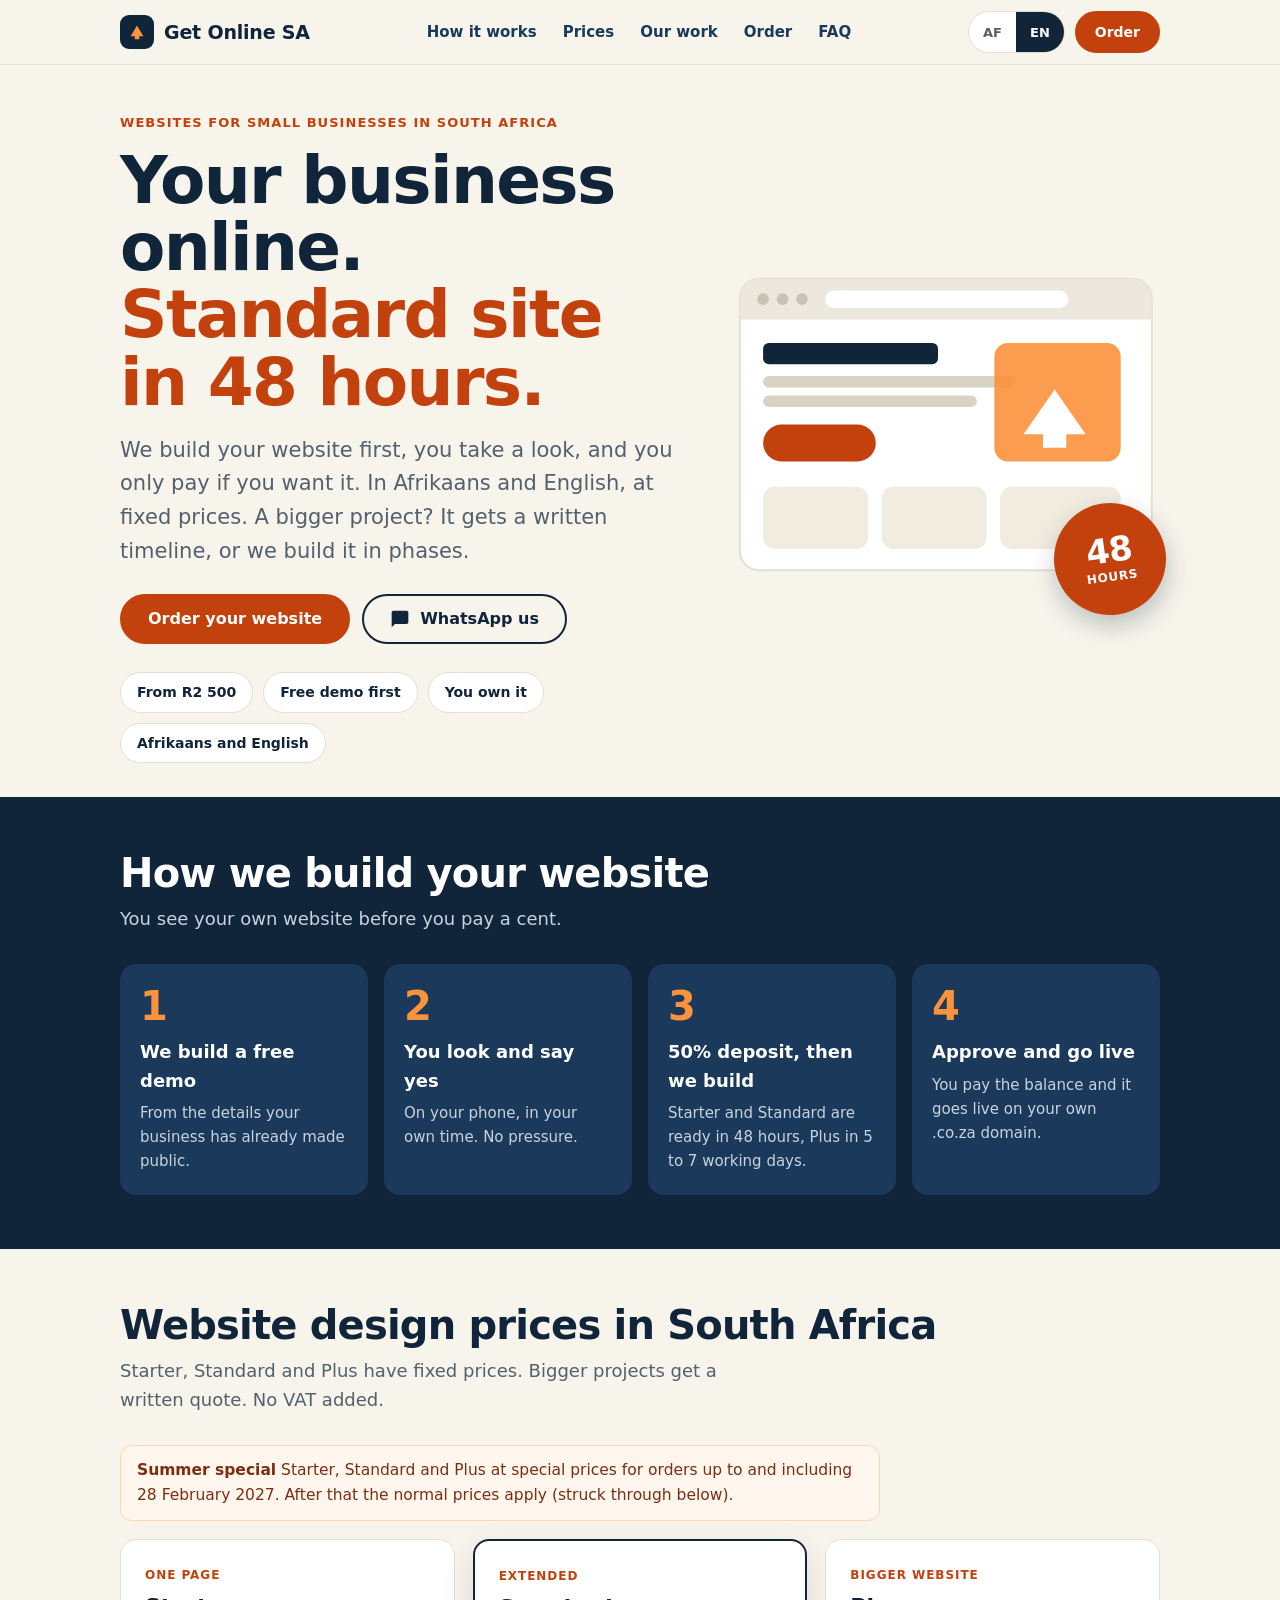
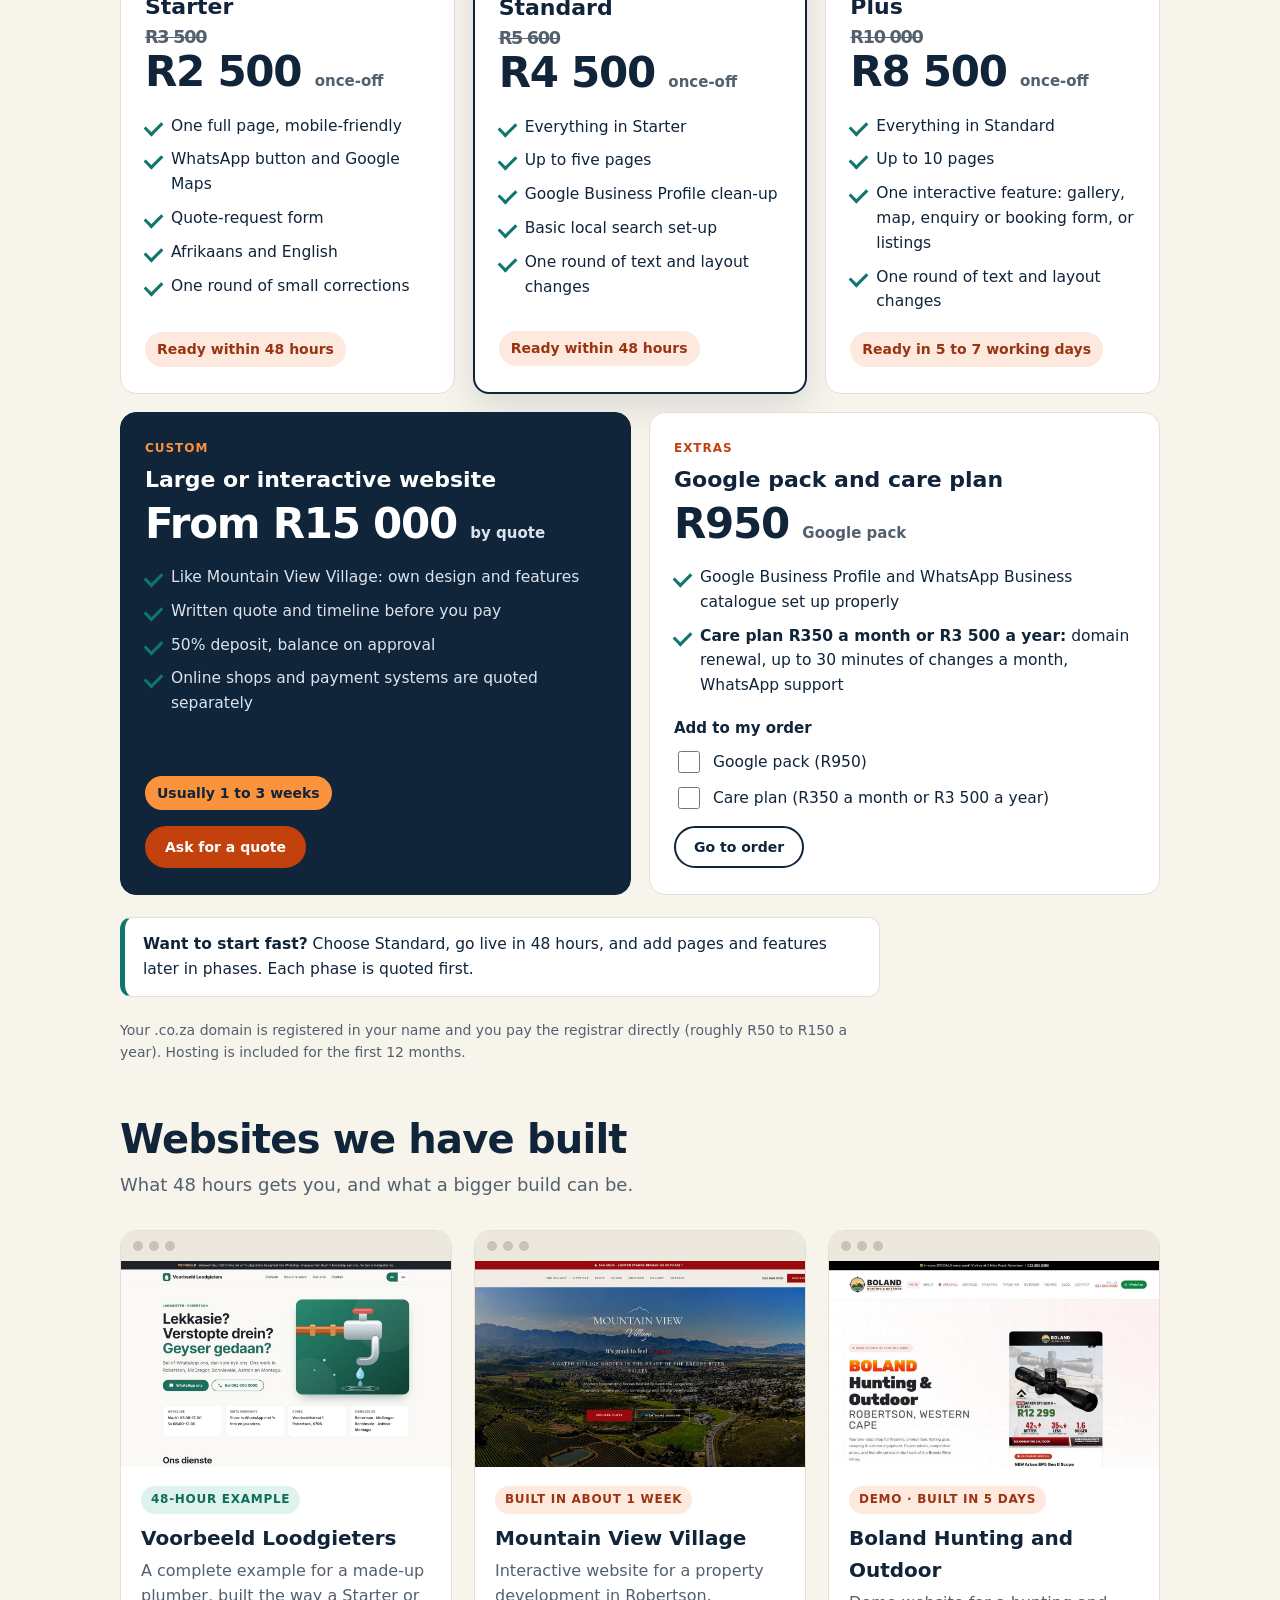
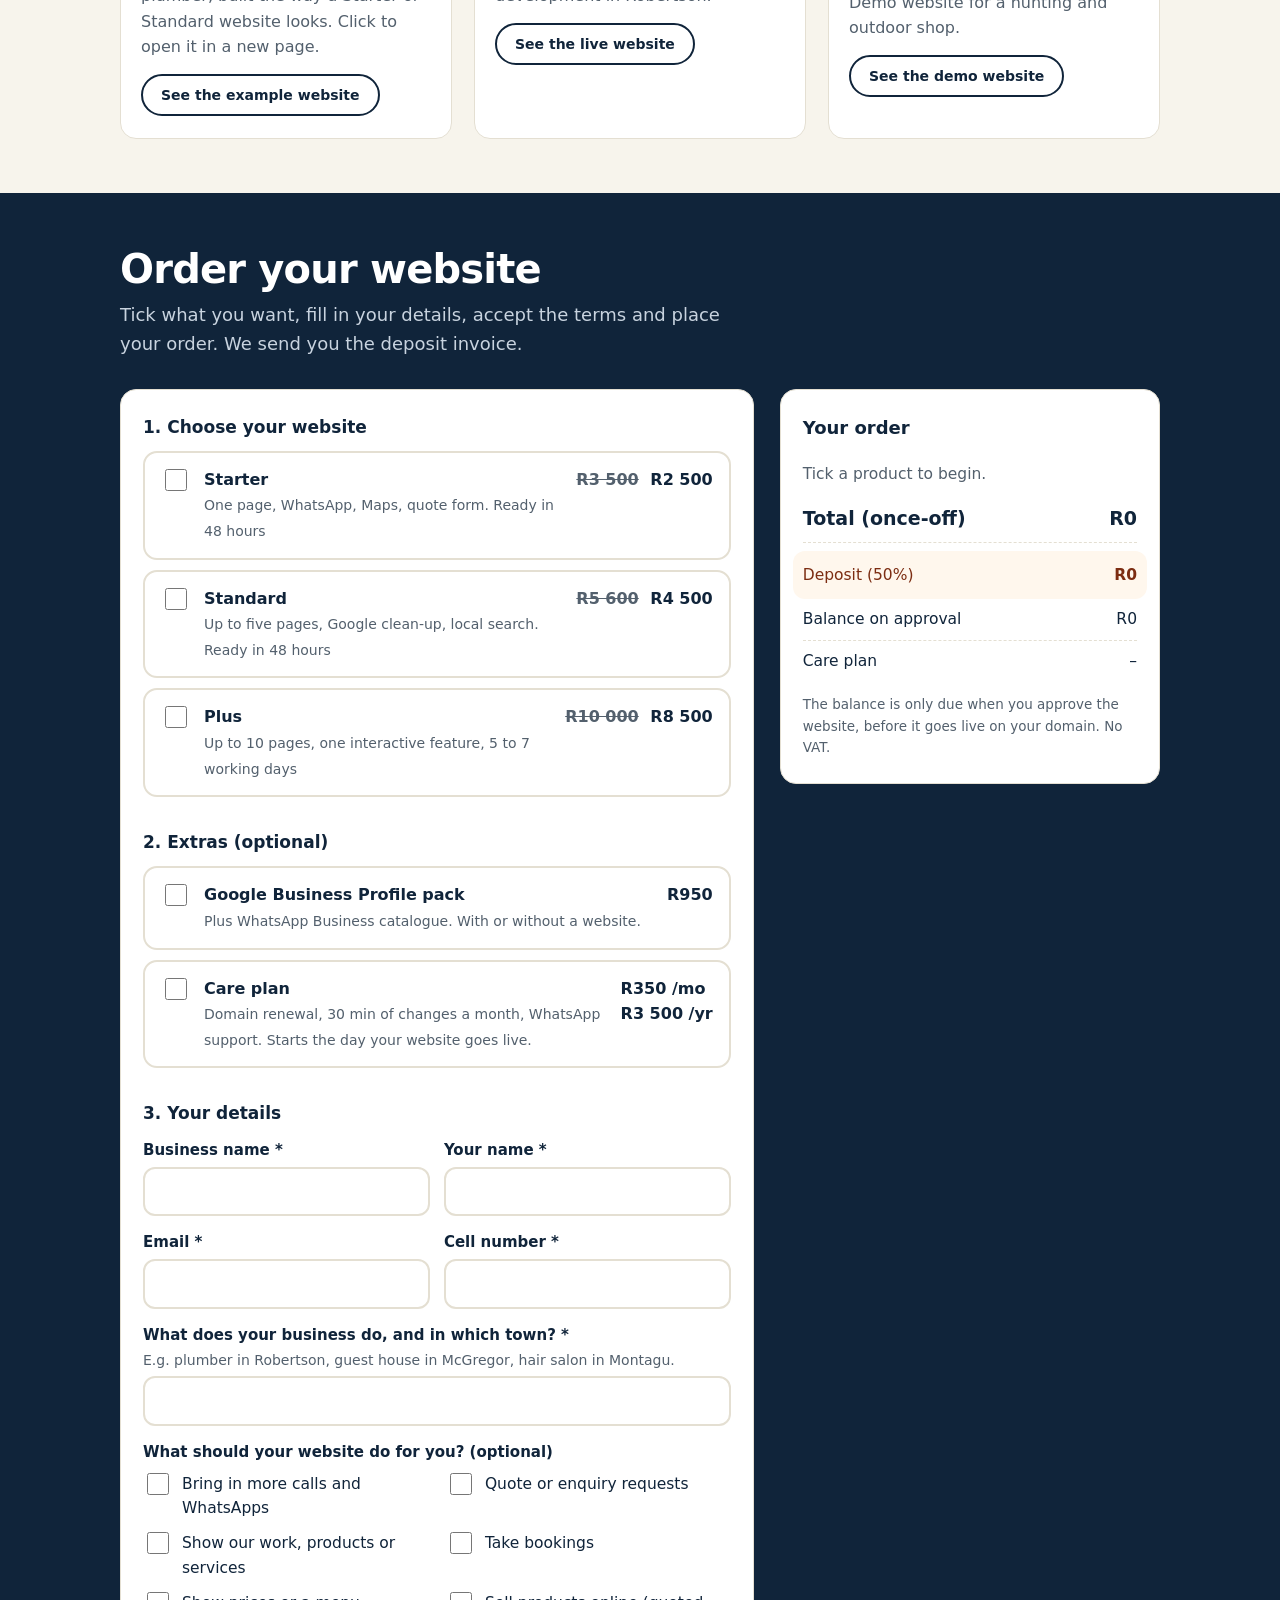
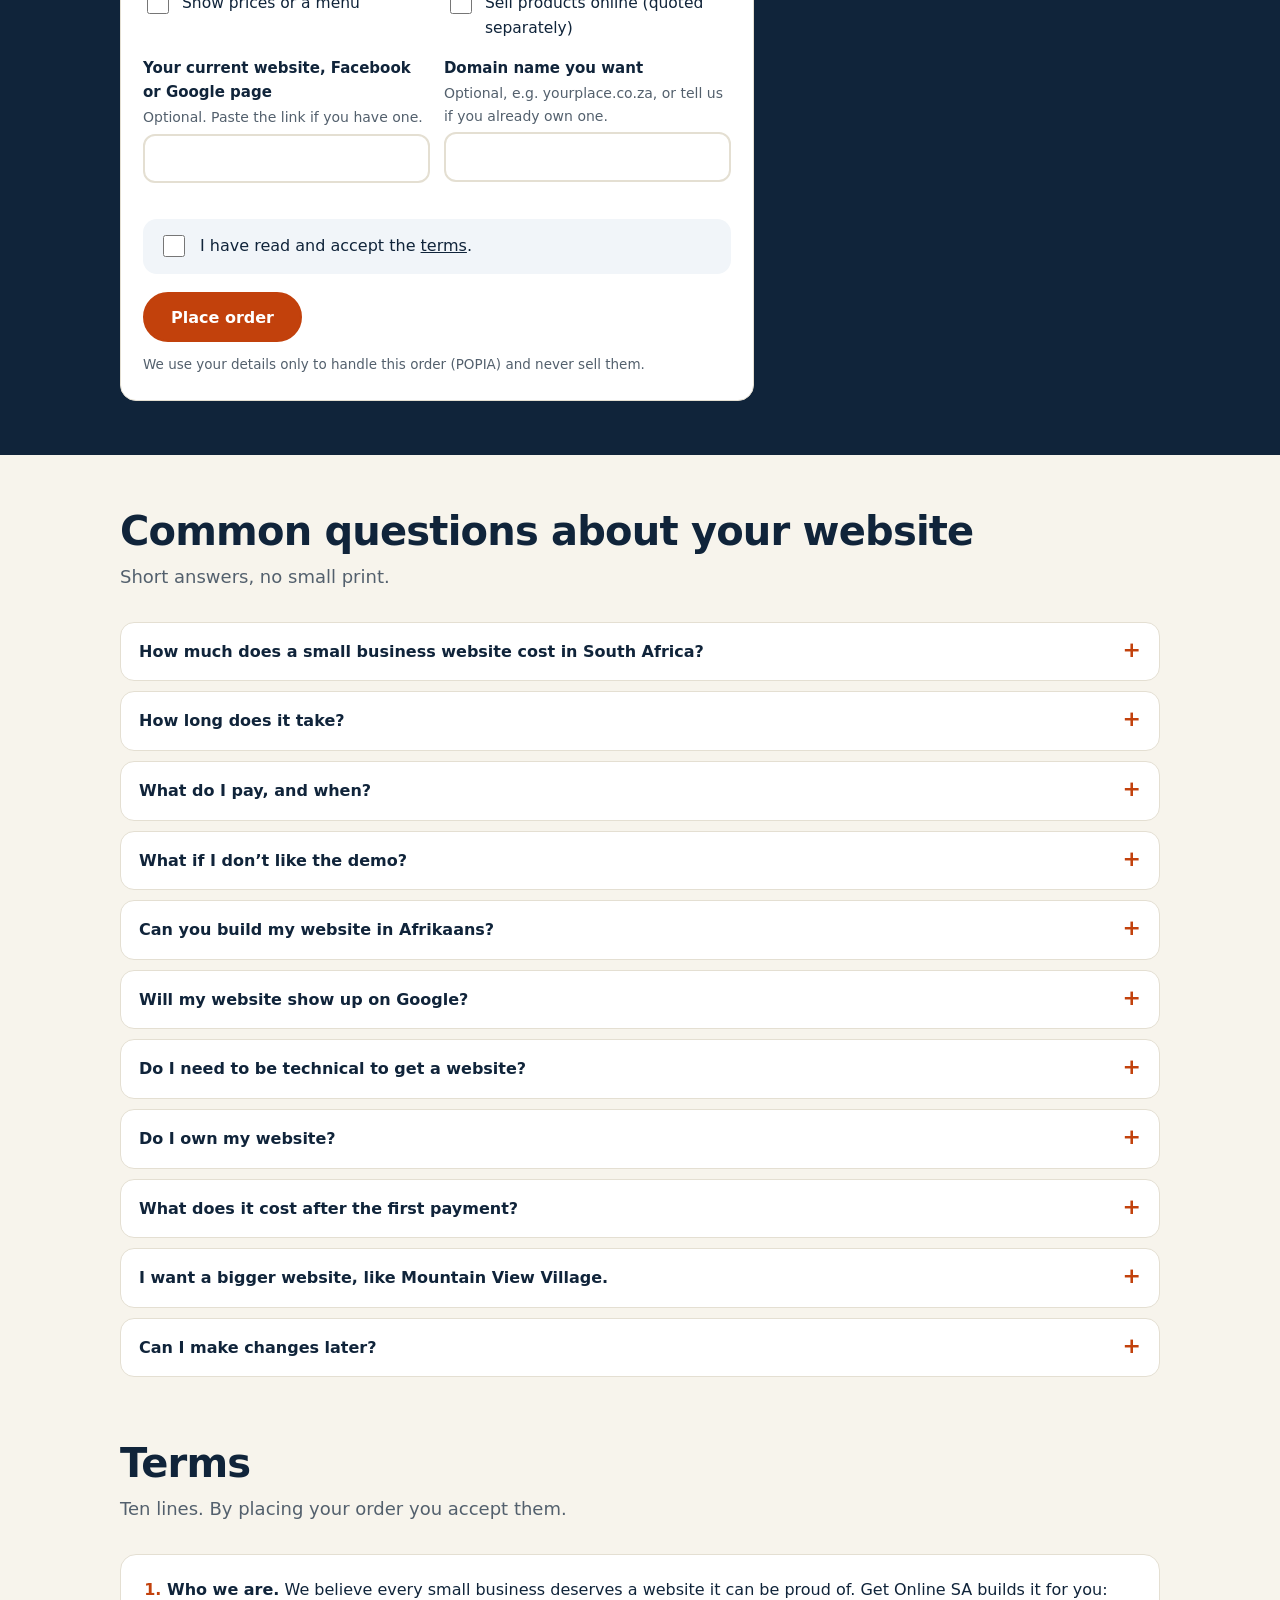
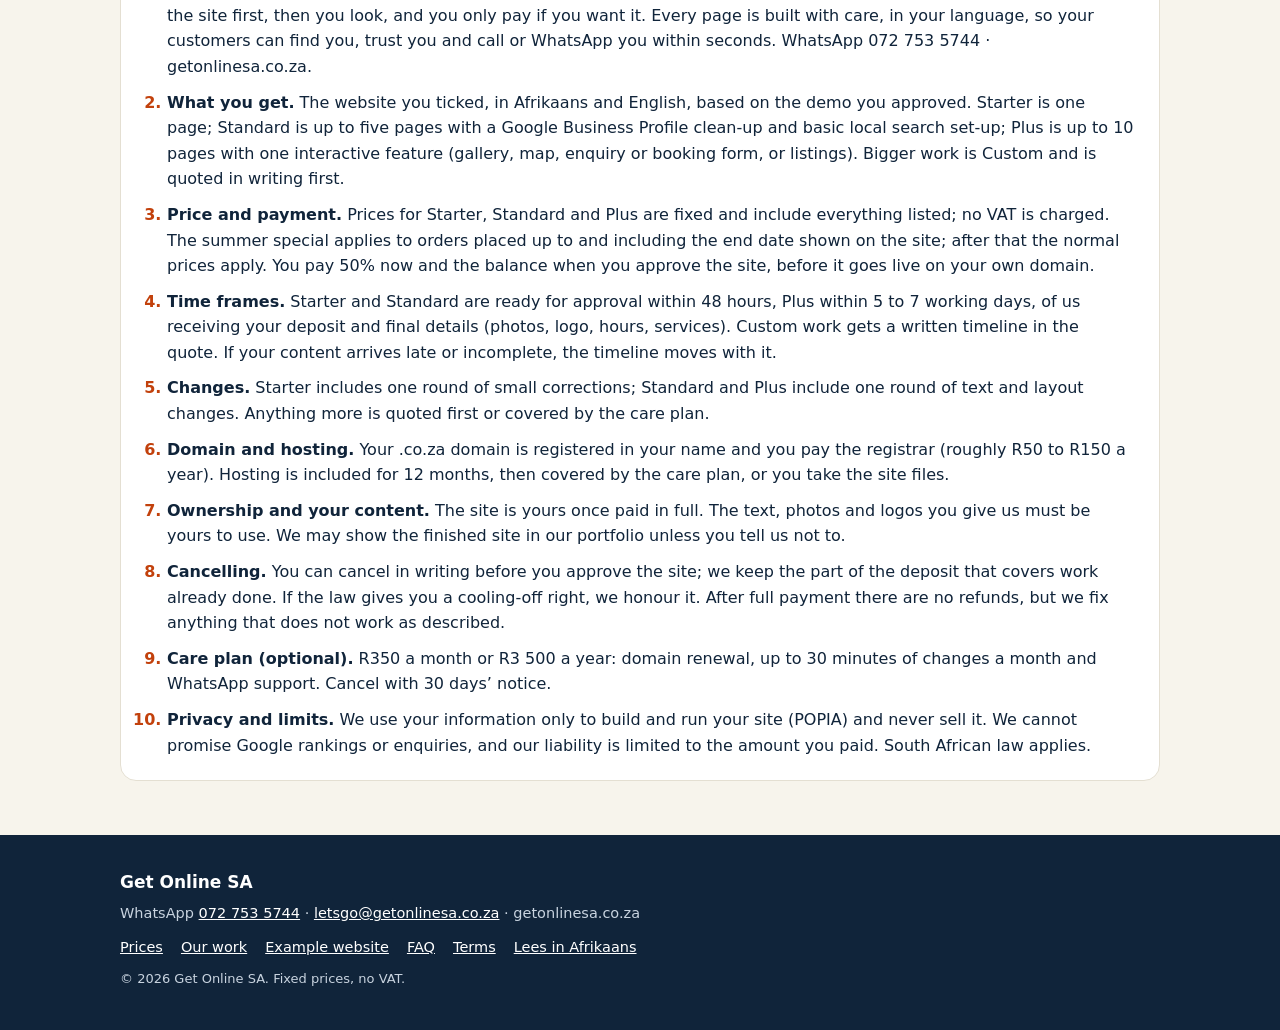
==== commit da6f139a: "Order form: clearer questions (EN), sitemap date" ====
--- a/index.html
+++ b/index.html
@@ -172,6 +172,11 @@
 .field label{display:block;font-weight:650;font-size:15px;margin-bottom:5px}
 .field input,.field textarea{width:100%;min-height:48px;border:2px solid var(--line);border-radius:12px;padding:10px 14px;font:inherit;background:#fff;color:var(--ink)}
 .field textarea{min-height:92px;resize:vertical}
+.field .hint{display:block;font-weight:400;font-size:14px;color:var(--muted);margin-top:2px}
+.lbl{display:block;font-weight:650;font-size:15px;margin-bottom:8px}
+.goalbox{margin:2px 0 16px}
+.goals{display:grid;gap:10px 18px}
+@media(min-width:640px){.goals{grid-template-columns:1fr 1fr}}
 .field input[aria-invalid="true"],.field textarea[aria-invalid="true"]{border-color:var(--bad)}
 .two{display:grid;gap:14px}
 @media(min-width:640px){.two{grid-template-columns:1fr 1fr}}
@@ -444,8 +449,23 @@
             <div class="field"><label for="f_email">Email *</label><input id="f_email" name="email" type="email" inputmode="email" autocomplete="email" required></div>
             <div class="field"><label for="f_cell">Cell number *</label><input id="f_cell" name="cell" type="tel" inputmode="tel" autocomplete="tel" required></div>
           </div>
-          <div class="field"><label for="f_ref">Demo reference (if we sent you a demo)</label><input id="f_ref" name="ref" autocomplete="off"></div>
-          <div class="field"><label for="f_msg">Anything we should know? (optional)</label><textarea id="f_msg" name="message"></textarea></div>
+          <div class="field"><label for="f_about">What does your business do, and in which town? *<small class="hint">E.g. plumber in Robertson, guest house in McGregor, hair salon in Montagu.</small></label><input id="f_about" name="about" autocomplete="off" required></div>
+          <div class="goalbox">
+            <span class="lbl" id="goalsLbl">What should your website do for you? (optional)</span>
+            <div class="goals" role="group" aria-labelledby="goalsLbl">
+              <label class="tick"><input type="checkbox" name="goal"><span>Bring in more calls and WhatsApps</span></label>
+              <label class="tick"><input type="checkbox" name="goal"><span>Quote or enquiry requests</span></label>
+              <label class="tick"><input type="checkbox" name="goal"><span>Show our work, products or services</span></label>
+              <label class="tick"><input type="checkbox" name="goal"><span>Take bookings</span></label>
+              <label class="tick"><input type="checkbox" name="goal"><span>Show prices or a menu</span></label>
+              <label class="tick"><input type="checkbox" name="goal"><span>Sell products online (quoted separately)</span></label>
+            </div>
+          </div>
+          <div class="two">
+            <div class="field"><label for="f_online">Your current website, Facebook or Google page<small class="hint">Optional. Paste the link if you have one.</small></label><input id="f_online" name="online" autocomplete="url" inputmode="url"></div>
+            <div class="field"><label for="f_domain">Domain name you want<small class="hint">Optional, e.g. yourplace.co.za, or tell us if you already own one.</small></label><input id="f_domain" name="domain" autocomplete="off"></div>
+          </div>
+          <input type="hidden" id="f_ref" name="ref">
           <div class="hp" aria-hidden="true"><label>Website <input name="company_website" tabindex="-1" autocomplete="off"></label></div>
         </fieldset>
 
@@ -710,7 +730,10 @@
       t("E-pos: ","Email: ") + v.email,
       t("Sel: ","Cell: ") + v.cell,
       v.ref ? (t("Voorbeeld-verwysing: ","Demo reference: ") + v.ref) : "",
-      v.message ? (t("Boodskap: ","Message: ") + v.message) : "",
+      t("Wat die besigheid doen: ","What the business does: ") + v.about,
+      v.goals.length ? (t("Webwerf moet help met: ","Website should help with: ") + v.goals.join("; ")) : "",
+      v.online ? (t("Huidige webwerf/blad: ","Current website/page: ") + v.online) : "",
+      v.domain ? (t("Domeinnaam: ","Domain name: ") + v.domain) : "",
       t("Ek het die voorwaardes gelees en aanvaar (","I have read and accept the terms (") + when + ")."
     ].filter(Boolean).join("\n");
   }
@@ -727,12 +750,15 @@
     e.preventDefault();
     var o = order();
     var v = { business: $("#f_biz").value.trim(), name: $("#f_name").value.trim(), email: $("#f_email").value.trim(),
-              cell: $("#f_cell").value.trim(), ref: $("#f_ref").value.trim(), message: $("#f_msg").value.trim() };
+              cell: $("#f_cell").value.trim(), ref: $("#f_ref").value.trim(),
+              about: $("#f_about").value.trim(), online: $("#f_online").value.trim(), domain: $("#f_domain").value.trim(),
+              goals: $$("input[name=goal]:checked").map(function(i){ return i.parentNode.textContent.trim(); }) };
     var msgs = [], bad = [];
     if(o.total === 0){ msgs.push(t("Merk ten minste een produk.","Tick at least one product.")); bad.push(el.s); }
     if(el.c.checked && !o.hasSite){ msgs.push(t("Die sorgplan geld saam met ’n webwerf. Kies ’n webwerf of haal die sorgplan af.","The care plan comes with a website. Choose a website or untick the care plan.")); bad.push(el.c); }
     if(!v.business){ msgs.push(t("Vul jou besigheidsnaam in.","Enter your business name.")); bad.push($("#f_biz")); }
     if(!v.name){ msgs.push(t("Vul jou naam in.","Enter your name.")); bad.push($("#f_name")); }
+    if(!v.about){ msgs.push(t("Sê vir ons wat jou besigheid doen en in watter dorp.","Tell us what your business does and in which town.")); bad.push($("#f_about")); }
     if(!/^[^\s@]+@[^\s@]+\.[^\s@]{2,}$/.test(v.email)){ msgs.push(t("Vul ’n geldige e-posadres in.","Enter a valid email address.")); bad.push($("#f_email")); }
     if(v.cell.replace(/\D/g,"").length < 9){ msgs.push(t("Vul ’n geldige selnommer in.","Enter a valid cell number.")); bad.push($("#f_cell")); }
     if(!$("#f_terms").checked){ msgs.push(t("Aanvaar eers die voorwaardes.","Please accept the terms first.")); bad.push($("#f_terms")); }
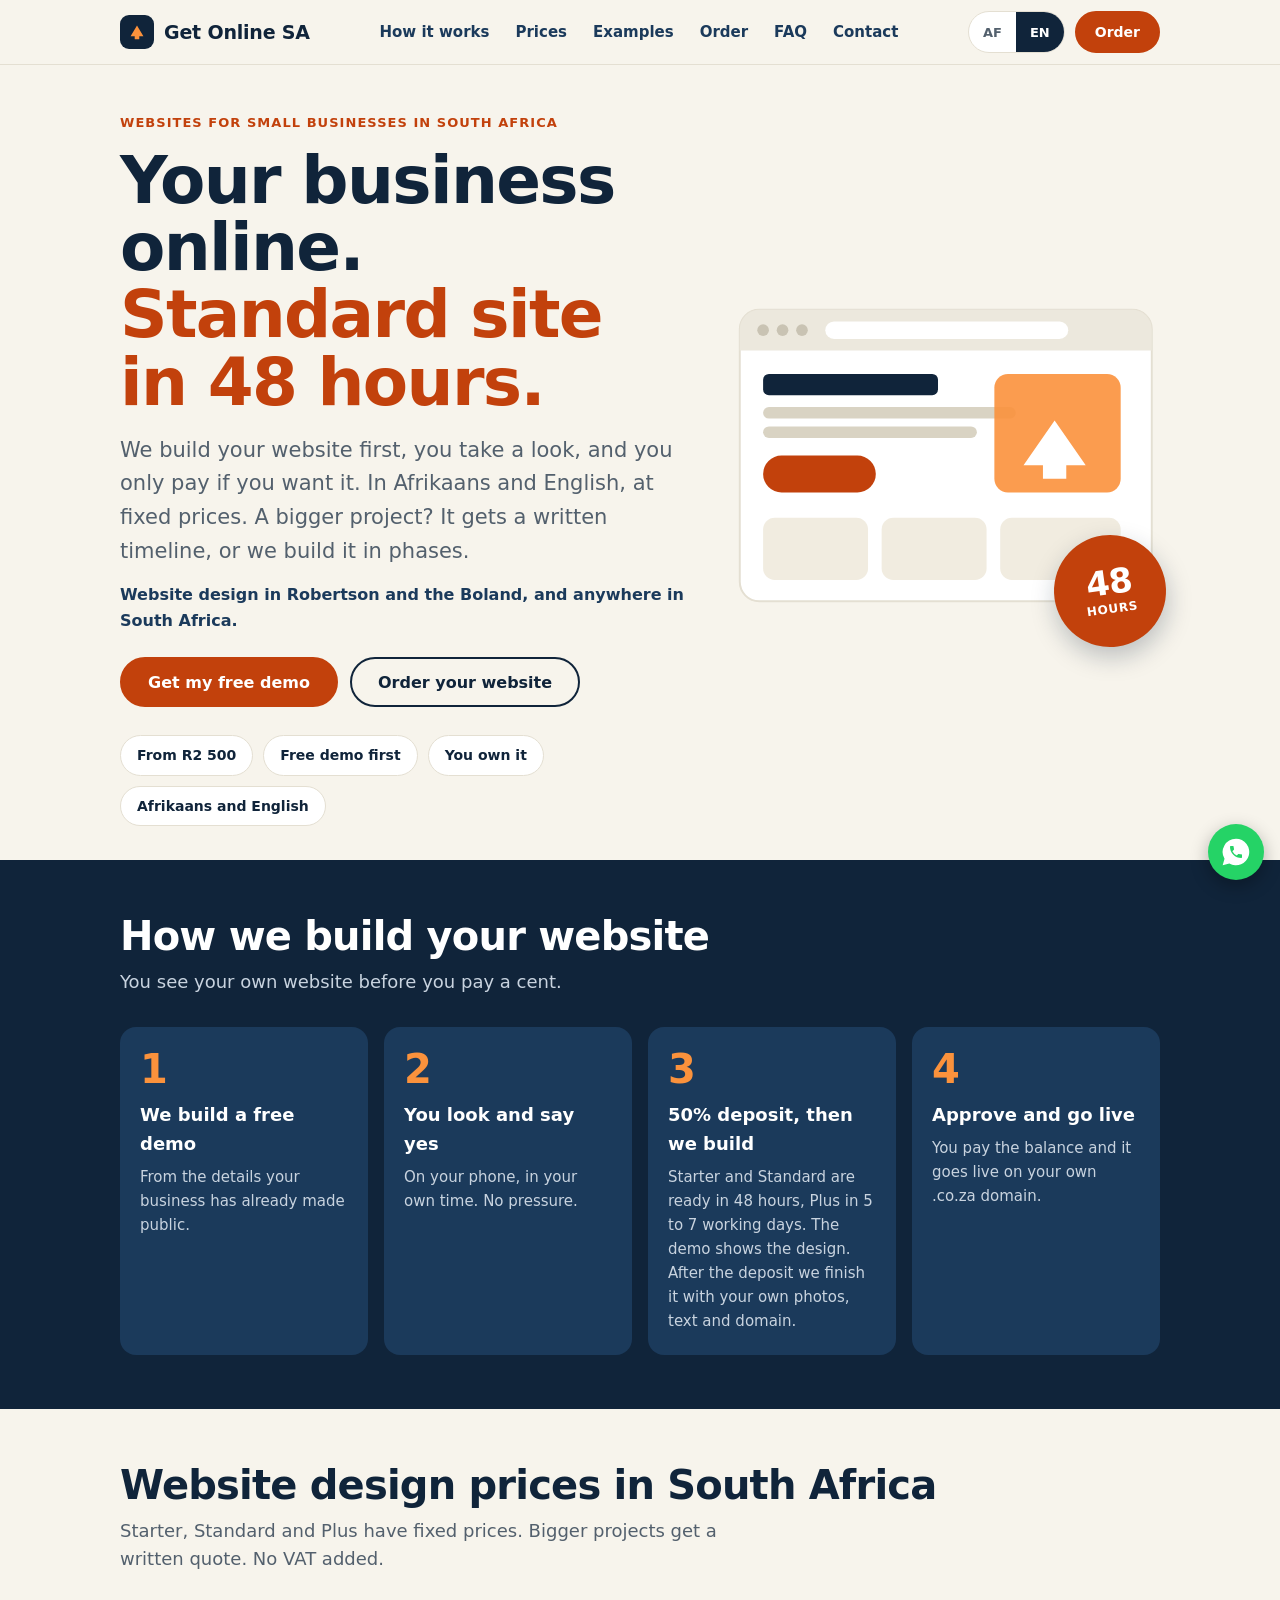
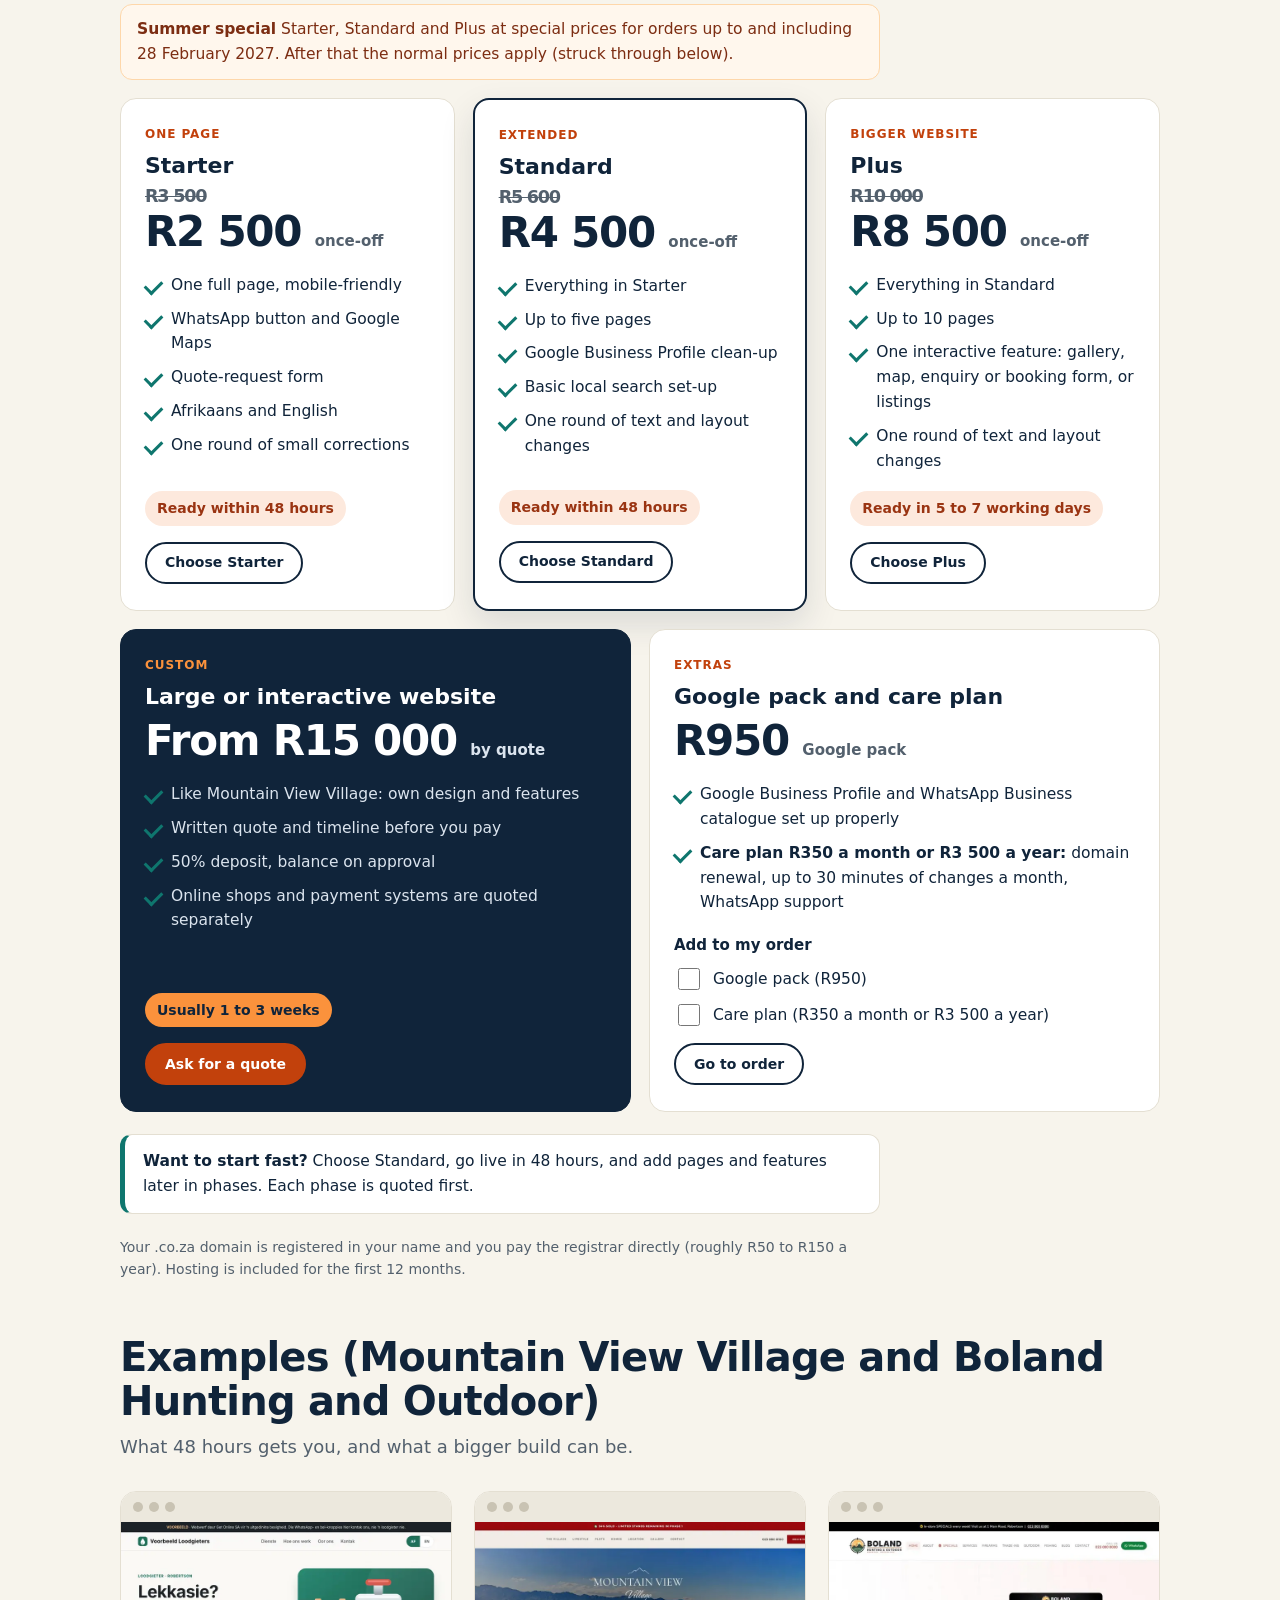
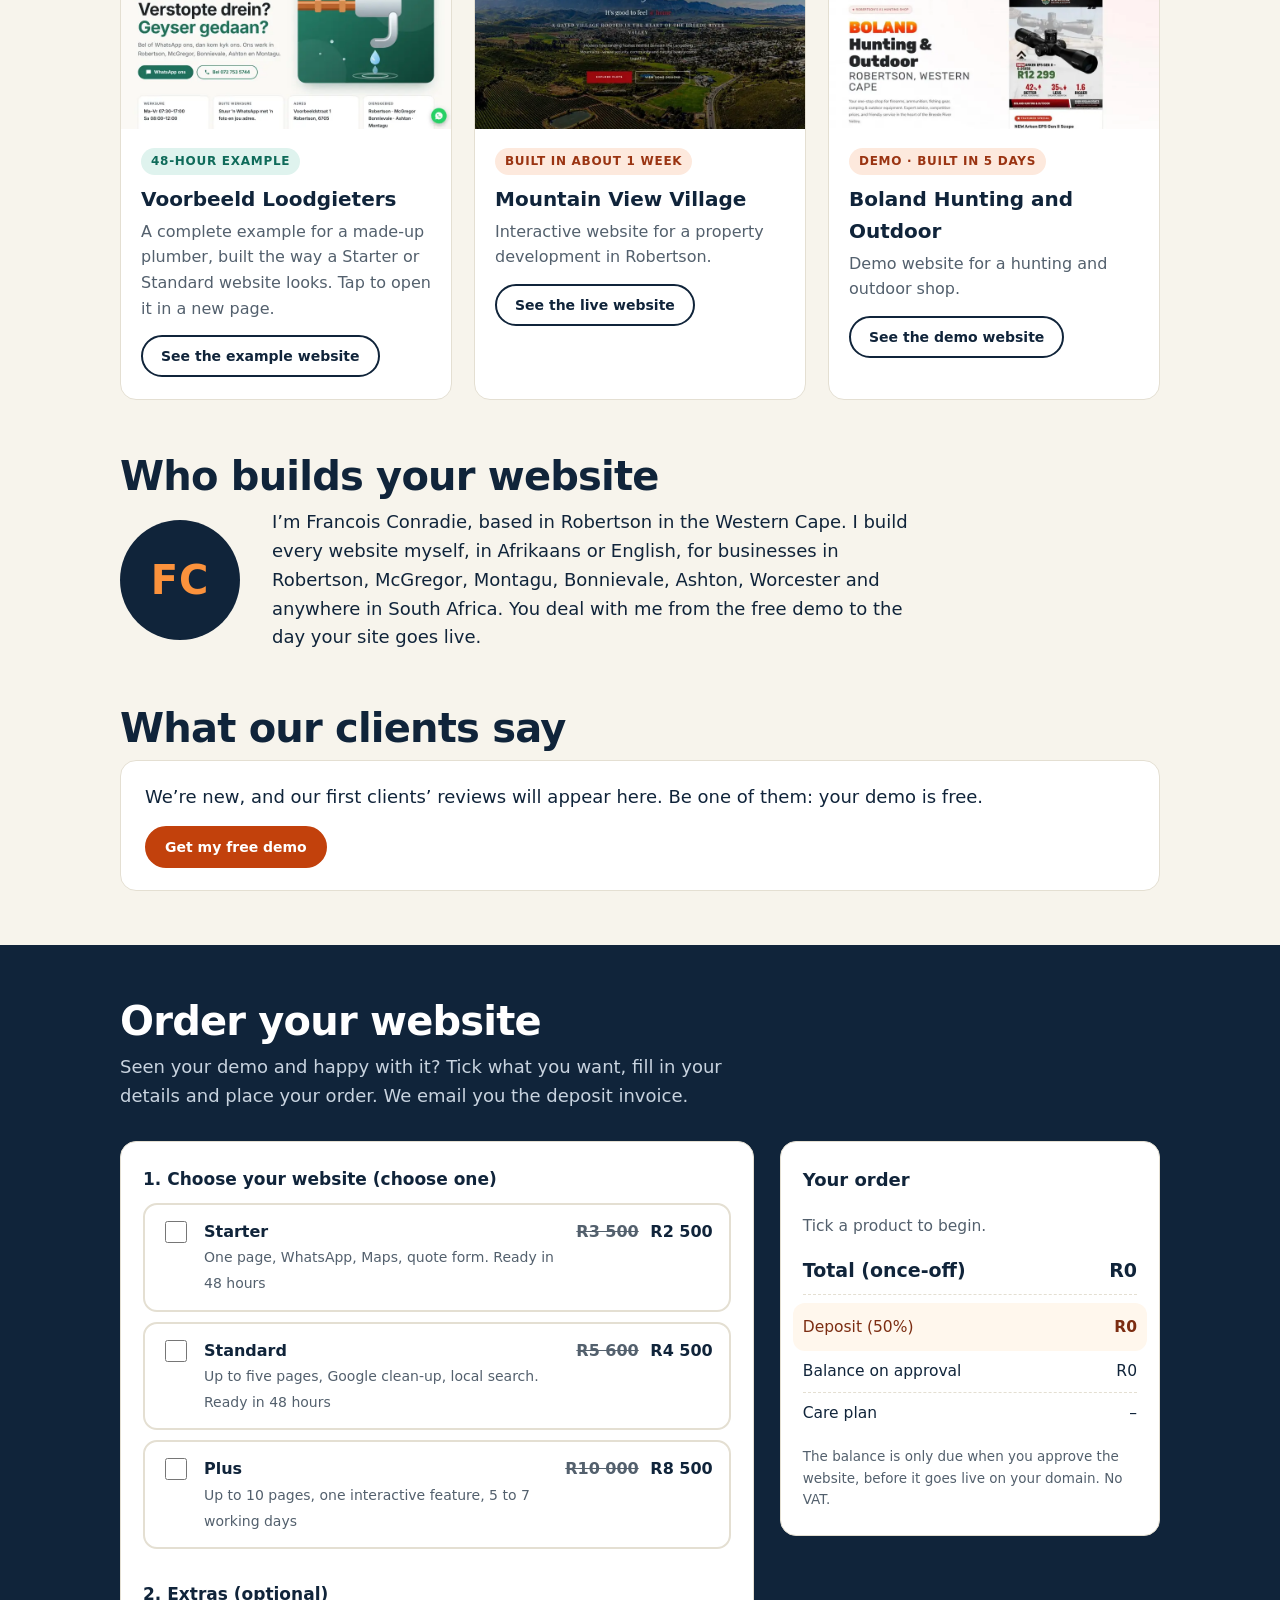
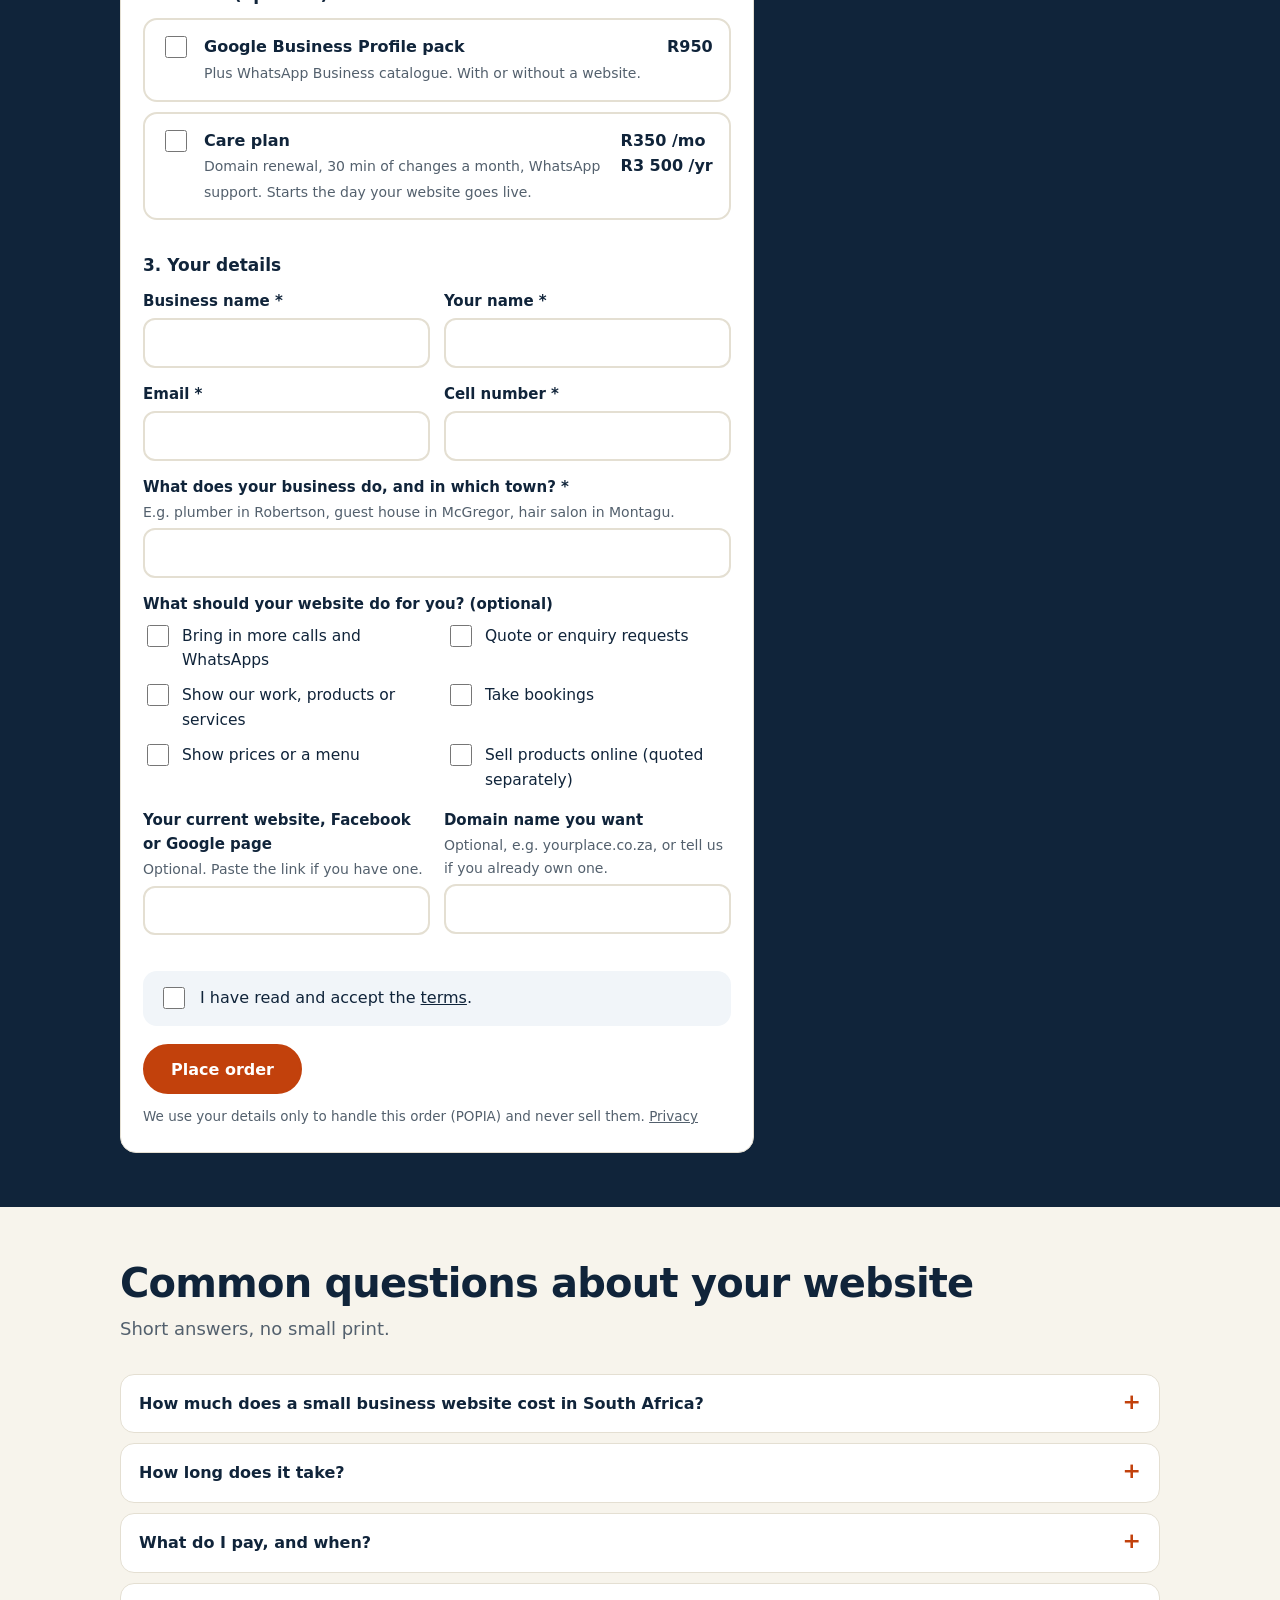
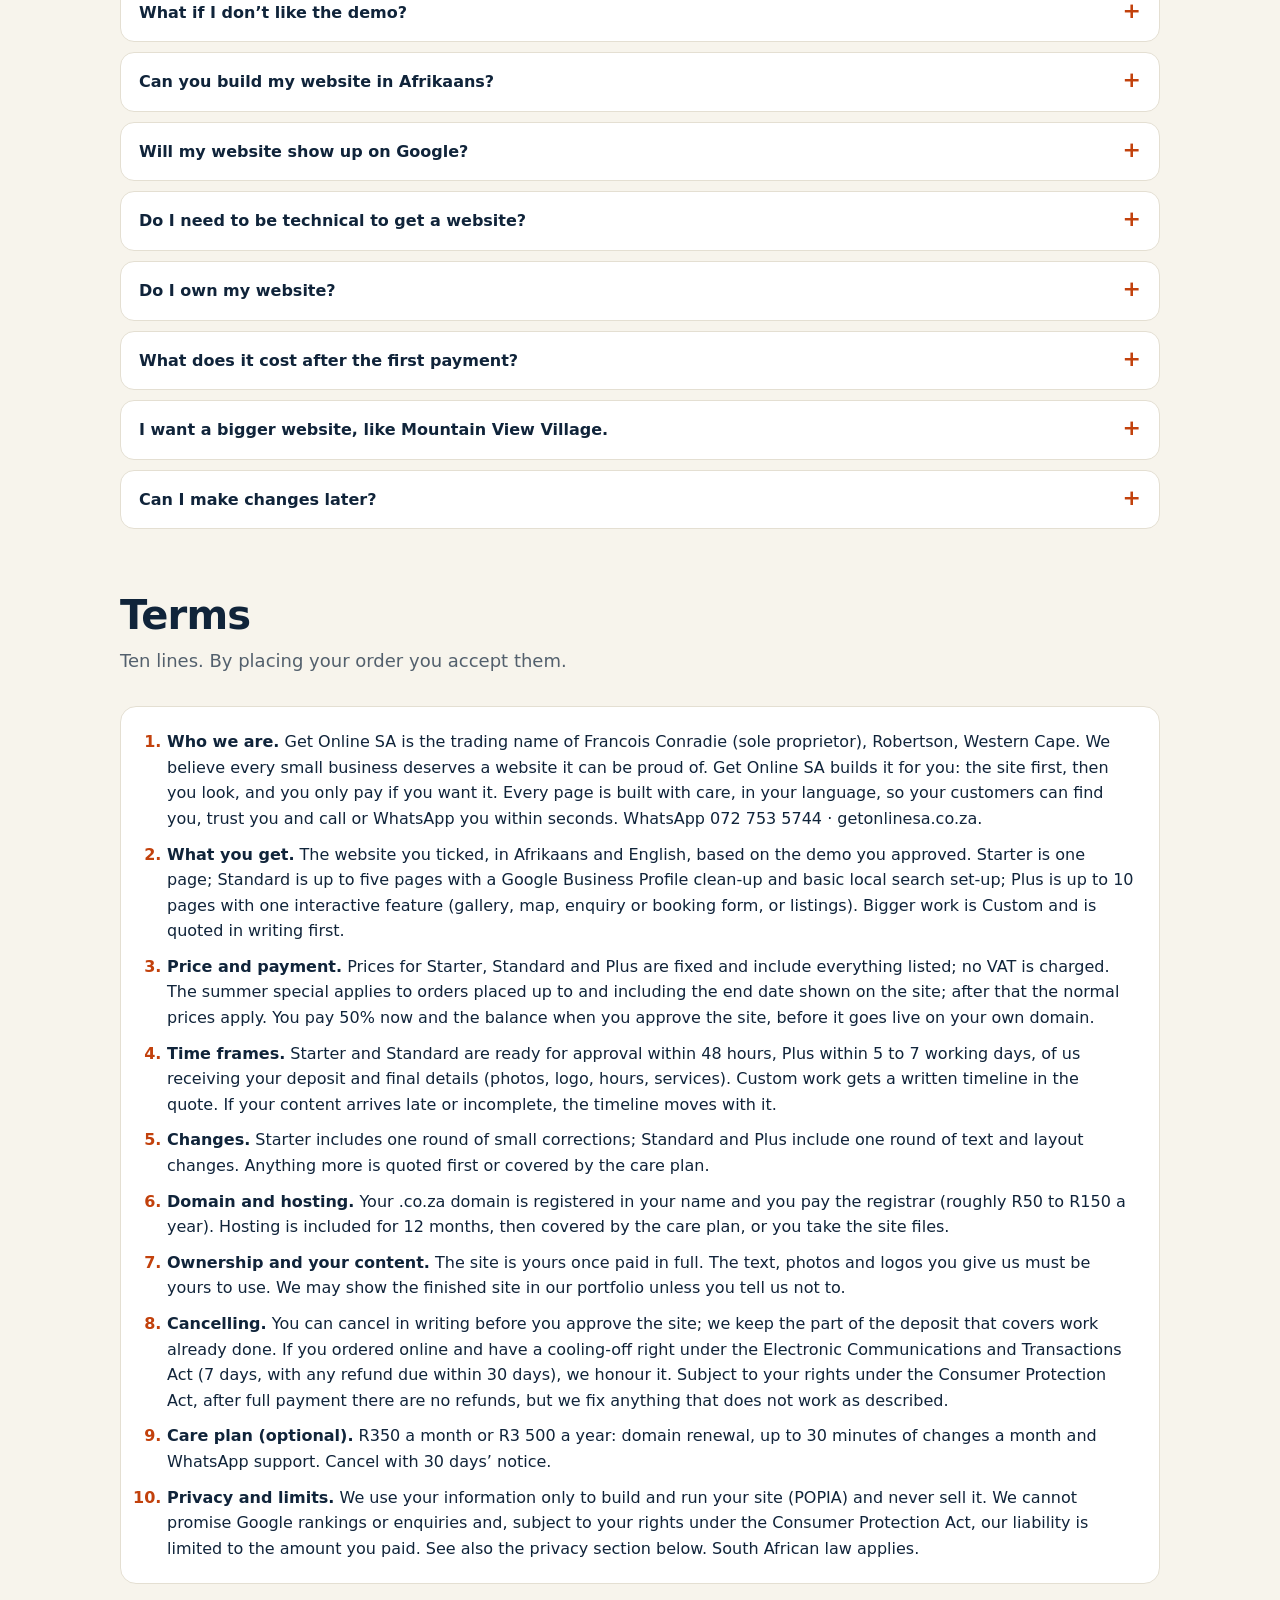
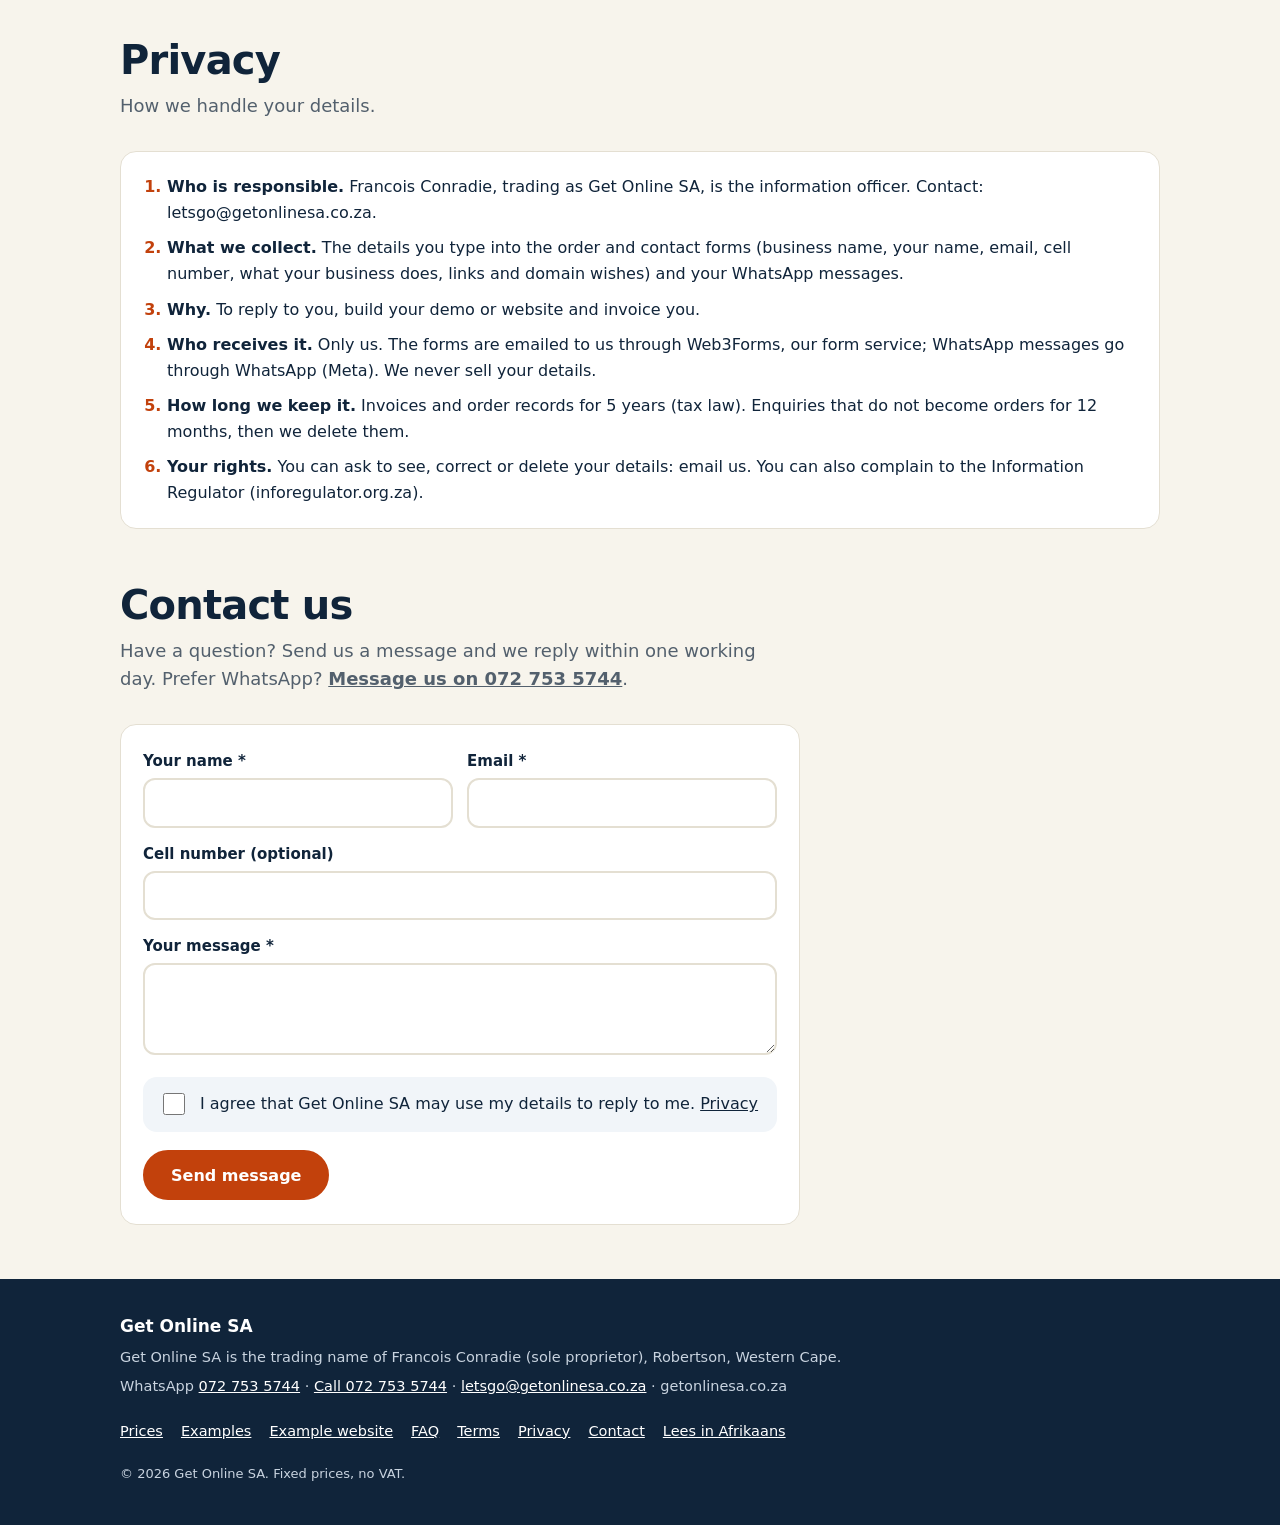
==== commit e06a2c23: "Site update: free demo CTA, email forms, contact form, floating WhatsApp, reviews, privacy - Orders " ====
--- a/index.html
+++ b/index.html
@@ -29,7 +29,7 @@
 <meta name="twitter:title" content="Small Business Website Design in South Africa | Get Online SA">
 <meta name="twitter:description" content="We build your website first, you look, and you only pay if you want it. Fixed prices, standard websites in 48 hours.">
 <meta name="twitter:image" content="https://getonlinesa.co.za/assets/og-en.jpg">
-<script type="application/ld+json">{"@context":"https://schema.org","@graph":[{"@type":"ProfessionalService","@id":"https://getonlinesa.co.za/#business","name":"Get Online SA","url":"https://getonlinesa.co.za/","logo":"https://getonlinesa.co.za/assets/logo-512.png","image":"https://getonlinesa.co.za/assets/og-en.jpg","description":"Website design for small businesses in South Africa. We build the website first, you look, and you only pay if you want it. Afrikaans and English, fixed prices, standard websites in 48 hours.","telephone":"+27727535744","email":"letsgo@getonlinesa.co.za","areaServed":{"@type":"Country","name":"South Africa"},"address":{"@type":"PostalAddress","addressLocality":"Robertson","addressRegion":"Western Cape","addressCountry":"ZA"},"knowsLanguage":["af","en"],"serviceType":"Website design","priceRange":"R2 500 - R15 000+","hasOfferCatalog":{"@type":"OfferCatalog","name":"Website design","itemListElement":[{"@type":"Offer","name":"Starter website (one page)","price":"2500","priceCurrency":"ZAR","availability":"https://schema.org/InStock","url":"https://getonlinesa.co.za/#prices","priceSpecification":{"@type":"PriceSpecification","price":"2500","priceCurrency":"ZAR","valueAddedTaxIncluded":false},"priceValidUntil":"2027-02-28"},{"@type":"Offer","name":"Standard website (up to five pages)","price":"4500","priceCurrency":"ZAR","availability":"https://schema.org/InStock","url":"https://getonlinesa.co.za/#prices","priceSpecification":{"@type":"PriceSpecification","price":"4500","priceCurrency":"ZAR","valueAddedTaxIncluded":false},"priceValidUntil":"2027-02-28"},{"@type":"Offer","name":"Plus website (up to 10 pages with one interactive feature)","price":"8500","priceCurrency":"ZAR","availability":"https://schema.org/InStock","url":"https://getonlinesa.co.za/#prices","priceSpecification":{"@type":"PriceSpecification","price":"8500","priceCurrency":"ZAR","valueAddedTaxIncluded":false},"priceValidUntil":"2027-02-28"}]}},{"@type":"WebSite","@id":"https://getonlinesa.co.za/#website","url":"https://getonlinesa.co.za/","name":"Get Online SA","inLanguage":["en","af"],"publisher":{"@id":"https://getonlinesa.co.za/#business"}},{"@type":"WebPage","@id":"https://getonlinesa.co.za/#webpage","url":"https://getonlinesa.co.za/","name":"Small Business Website Design in South Africa | Get Online SA","description":"Get Online SA builds websites for small businesses in South Africa. Free demo first, pay only if you want it. Fixed prices, standard sites in 48 hours.","inLanguage":"en","isPartOf":{"@id":"https://getonlinesa.co.za/#website"},"about":{"@id":"https://getonlinesa.co.za/#business"},"primaryImageOfPage":{"@type":"ImageObject","url":"https://getonlinesa.co.za/assets/og-en.jpg","width":1200,"height":630}},{"@type":"FAQPage","@id":"https://getonlinesa.co.za/#faq","inLanguage":"en","mainEntity":[{"@type":"Question","name":"How much does a small business website cost in South Africa?","acceptedAnswer":{"@type":"Answer","text":"Starter (one page) is R2 500, Standard (up to five pages) is R4 500 and Plus (up to 10 pages with one interactive feature) is R8 500, once-off, with no VAT added. Bigger or interactive websites are Custom, from R15 000 by written quote. Extras: Google Business Profile pack R950, care plan R350 a month or R3 500 a year. These are summer-special prices for orders up to and including 28 February 2027; the normal prices are R3 500, R5 600 and R10 000."}},{"@type":"Question","name":"How long does it take?","acceptedAnswer":{"@type":"Answer","text":"Starter and Standard: within 48 hours of receiving your deposit and final details (photos, logo, opening hours, services). Plus: 5 to 7 working days. Custom: usually 1 to 3 weeks, with the timeline in writing in the quote."}},{"@type":"Question","name":"What do I pay, and when?","acceptedAnswer":{"@type":"Answer","text":"The demo is free. If you say yes, you pay a 50% deposit and we build your website. You pay the balance when you approve the finished website, before it goes live on your own domain."}},{"@type":"Question","name":"What if I don’t like the demo?","acceptedAnswer":{"@type":"Answer","text":"Then you simply say no and pay nothing. The demo is free."}},{"@type":"Question","name":"Can you build my website in Afrikaans?","acceptedAnswer":{"@type":"Answer","text":"Yes. Every Get Online SA website comes in Afrikaans and English, so your customers can read it in the language they prefer."}},{"@type":"Question","name":"Will my website show up on Google?","acceptedAnswer":{"@type":"Answer","text":"We build every website so Google can read it: mobile-friendly, with clear page titles and descriptions. Standard includes a Google Business Profile clean-up and basic local search set-up. Nobody can promise a Google ranking and we do not, but a well-built website with a good Google Business Profile is how small businesses get found."}},{"@type":"Question","name":"Do I need to be technical to get a website?","acceptedAnswer":{"@type":"Answer","text":"No. You send us photos, your logo, opening hours and services (or we use what your business has already made public), and we do the rest, including setting up the domain and hosting."}},{"@type":"Question","name":"Do I own my website?","acceptedAnswer":{"@type":"Answer","text":"Yes, once you have paid in full. Your domain is registered in your own name."}},{"@type":"Question","name":"What does it cost after the first payment?","acceptedAnswer":{"@type":"Answer","text":"Only the domain (roughly R50 to R150 a year, paid to the registrar). Hosting is included for 12 months. After that the care plan covers it, or you take the files."}},{"@type":"Question","name":"I want a bigger website, like Mountain View Village.","acceptedAnswer":{"@type":"Answer","text":"Tell us what you need. Plus (R8 500) covers up to 10 pages with one interactive feature. Bigger than that is Custom, from R15 000 by quote, with a written timeline before you pay. You can also start with Standard, go live in 48 hours, and expand later in phases."}},{"@type":"Question","name":"Can I make changes later?","acceptedAnswer":{"@type":"Answer","text":"One round is included. After that you can take the care plan (30 minutes of changes a month) or we quote first."}}]}]}</script>
+<script type="application/ld+json">{"@context":"https://schema.org","@graph":[{"@type":"ProfessionalService","@id":"https://getonlinesa.co.za/#business","name":"Get Online SA","url":"https://getonlinesa.co.za/","logo":"https://getonlinesa.co.za/assets/logo-512.png","image":"https://getonlinesa.co.za/assets/og-en.jpg","description":"Website design for small businesses in South Africa. We build the website first, you look, and you only pay if you want it. Afrikaans and English, fixed prices, standard websites in 48 hours.","telephone":"+27727535744","email":"letsgo@getonlinesa.co.za","areaServed":[{"@type":"City","name":"Robertson"},{"@type":"City","name":"McGregor"},{"@type":"City","name":"Montagu"},{"@type":"City","name":"Bonnievale"},{"@type":"City","name":"Ashton"},{"@type":"City","name":"Worcester"},{"@type":"Country","name":"South Africa"}],"address":{"@type":"PostalAddress","addressLocality":"Robertson","addressRegion":"Western Cape","addressCountry":"ZA"},"knowsLanguage":["af","en"],"serviceType":"Website design","priceRange":"R2 500 - R15 000+","hasOfferCatalog":{"@type":"OfferCatalog","name":"Website design","itemListElement":[{"@type":"Offer","name":"Starter website (one page)","price":"2500","priceCurrency":"ZAR","availability":"https://schema.org/InStock","url":"https://getonlinesa.co.za/#prices","priceSpecification":{"@type":"PriceSpecification","price":"2500","priceCurrency":"ZAR","valueAddedTaxIncluded":false},"priceValidUntil":"2027-02-28"},{"@type":"Offer","name":"Standard website (up to five pages)","price":"4500","priceCurrency":"ZAR","availability":"https://schema.org/InStock","url":"https://getonlinesa.co.za/#prices","priceSpecification":{"@type":"PriceSpecification","price":"4500","priceCurrency":"ZAR","valueAddedTaxIncluded":false},"priceValidUntil":"2027-02-28"},{"@type":"Offer","name":"Plus website (up to 10 pages with one interactive feature)","price":"8500","priceCurrency":"ZAR","availability":"https://schema.org/InStock","url":"https://getonlinesa.co.za/#prices","priceSpecification":{"@type":"PriceSpecification","price":"8500","priceCurrency":"ZAR","valueAddedTaxIncluded":false},"priceValidUntil":"2027-02-28"}]},"founder":{"@type":"Person","name":"Francois Conradie"},"contactPoint":{"@type":"ContactPoint","contactType":"customer service","telephone":"+27727535744","email":"letsgo@getonlinesa.co.za","availableLanguage":["af","en"]}},{"@type":"WebSite","@id":"https://getonlinesa.co.za/#website","url":"https://getonlinesa.co.za/","name":"Get Online SA","inLanguage":["en","af"],"publisher":{"@id":"https://getonlinesa.co.za/#business"}},{"@type":"WebPage","@id":"https://getonlinesa.co.za/#webpage","url":"https://getonlinesa.co.za/","name":"Small Business Website Design in South Africa | Get Online SA","description":"Get Online SA builds websites for small businesses in South Africa. Free demo first, pay only if you want it. Fixed prices, standard sites in 48 hours.","inLanguage":"en","isPartOf":{"@id":"https://getonlinesa.co.za/#website"},"about":{"@id":"https://getonlinesa.co.za/#business"},"primaryImageOfPage":{"@type":"ImageObject","url":"https://getonlinesa.co.za/assets/og-en.jpg","width":1200,"height":630}},{"@type":"FAQPage","@id":"https://getonlinesa.co.za/#faq","inLanguage":"en","mainEntity":[{"@type":"Question","name":"How much does a small business website cost in South Africa?","acceptedAnswer":{"@type":"Answer","text":"Starter (one page) is R2 500, Standard (up to five pages) is R4 500 and Plus (up to 10 pages with one interactive feature) is R8 500, once-off, with no VAT added. Bigger or interactive websites are Custom, from R15 000 by written quote. Extras: Google Business Profile pack R950, care plan R350 a month or R3 500 a year. These are summer-special prices for orders up to and including 28 February 2027; the normal prices are R3 500, R5 600 and R10 000."}},{"@type":"Question","name":"How long does it take?","acceptedAnswer":{"@type":"Answer","text":"Starter and Standard: within 48 hours of receiving your deposit and final details (photos, logo, opening hours, services). Plus: 5 to 7 working days. Custom: usually 1 to 3 weeks, with the timeline in writing in the quote."}},{"@type":"Question","name":"What do I pay, and when?","acceptedAnswer":{"@type":"Answer","text":"The demo is free. If you say yes, you pay a 50% deposit and we build your website. You pay the balance when you approve the finished website, before it goes live on your own domain."}},{"@type":"Question","name":"What if I don’t like the demo?","acceptedAnswer":{"@type":"Answer","text":"Then you simply say no and pay nothing. The demo is free."}},{"@type":"Question","name":"Can you build my website in Afrikaans?","acceptedAnswer":{"@type":"Answer","text":"Yes. Every Get Online SA website comes in Afrikaans and English, so your customers can read it in the language they prefer."}},{"@type":"Question","name":"Will my website show up on Google?","acceptedAnswer":{"@type":"Answer","text":"We build every website so Google can read it: mobile-friendly, with clear page titles and descriptions. Standard includes a Google Business Profile clean-up and basic local search set-up. Nobody can promise a Google ranking and we do not, but a well-built website with a good Google Business Profile is how small businesses get found. Google verification times are set by Google and can take longer than 48 hours."}},{"@type":"Question","name":"Do I need to be technical to get a website?","acceptedAnswer":{"@type":"Answer","text":"No. You send us photos, your logo, opening hours and services (or we use what your business has already made public), and we do the rest, including setting up the domain and hosting."}},{"@type":"Question","name":"Do I own my website?","acceptedAnswer":{"@type":"Answer","text":"Yes, once you have paid in full. Your domain is registered in your own name."}},{"@type":"Question","name":"What does it cost after the first payment?","acceptedAnswer":{"@type":"Answer","text":"Only the domain (roughly R50 to R150 a year, paid to the registrar). Hosting is included for 12 months. After that the care plan covers it, or you take the files."}},{"@type":"Question","name":"I want a bigger website, like Mountain View Village.","acceptedAnswer":{"@type":"Answer","text":"Tell us what you need. Plus (R8 500) covers up to 10 pages with one interactive feature. Bigger than that is Custom, from R15 000 by quote, with a written timeline before you pay. You can also start with Standard, go live in 48 hours, and expand later in phases."}},{"@type":"Question","name":"Can I make changes later?","acceptedAnswer":{"@type":"Answer","text":"One round is included. After that you can take the care plan (30 minutes of changes a month) or we quote first."}}]}]}</script>
 <style>
 :root{
   --ink:#10243a;--ink-2:#1b3a5b;--muted:#53606d;--paper:#f7f4ec;--card:#ffffff;--line:#e4dfd2;
@@ -226,6 +226,27 @@
 .mbar .btn{flex:1;padding:0 10px;min-height:48px}
 @media(min-width:880px){.mbar{display:none}body{padding-bottom:0}}
 @media(prefers-reduced-motion:reduce){html{scroll-behavior:auto}}
+
+/* additions 26 Oct 2026 */
+section[id]{scroll-margin-top:72px}
+.sub a{font-weight:700;text-decoration:underline}
+.area{font-weight:650;color:var(--ink-2);margin:-12px 0 24px;max-width:620px}
+.flinks a{display:inline-block;padding:11px 0}
+.who{display:grid;gap:20px;align-items:center;max-width:820px}
+@media(min-width:700px){.who{grid-template-columns:132px 1fr}}
+.who p{margin:0;font-size:18px}
+.avatar{width:120px;height:120px;border-radius:50%;background:var(--ink);color:var(--glow);display:grid;place-items:center;font:850 40px system-ui,sans-serif;letter-spacing:.02em}
+.rv-grid{display:grid;gap:16px}
+@media(min-width:900px){.rv-grid{grid-template-columns:repeat(3,1fr)}.rv-grid .review.empty{grid-column:1/-1}}
+.review{background:var(--card);border:1px solid var(--line);border-radius:var(--radius);padding:22px 24px}
+.review blockquote{margin:0 0 10px;font-size:17px}
+.review .stars{color:var(--accent);font-size:20px;letter-spacing:2px;margin-bottom:6px}
+.review .who-r{margin:0;font-weight:700;color:var(--muted);font-size:15px}
+.review.empty p{margin:0 0 14px;font-size:18px}
+.wa-float{position:fixed;right:16px;bottom:calc(84px + env(safe-area-inset-bottom));width:56px;height:56px;border-radius:50%;background:#25d366;display:grid;place-items:center;box-shadow:0 6px 18px rgba(0,0,0,.3);z-index:70;text-decoration:none}
+.wa-float svg{width:32px;height:32px;fill:#fff}
+@media(min-width:880px){.wa-float{bottom:calc(20px + env(safe-area-inset-bottom))}}
+#contact form.panel{max-width:680px}
 </style>
 </head>
 <body>
@@ -241,9 +262,10 @@
     <nav class="links" aria-label="Main menu">
       <a href="#how">How it works</a>
       <a href="#prices">Prices</a>
-      <a href="#work">Our work</a>
+      <a href="#work">Examples</a>
       <a href="#order">Order</a>
       <a href="#faq">FAQ</a>
+      <a href="#contact">Contact</a>
     </nav>
     <div class="right">
       <nav class="lang" aria-label="Language"><a href="/af/" hreflang="af" lang="af">AF</a><a href="/" hreflang="en" lang="en" aria-current="page">EN</a></nav>
@@ -260,9 +282,10 @@
       <span class="eyebrow">Websites for small businesses in South Africa</span>
       <h1>Your business online. <em>Standard site in&nbsp;48&nbsp;hours.</em></h1>
       <p class="lead">We build your website first, you take a look, and you only pay if you want it. In Afrikaans and English, at fixed prices. A bigger project? It gets a written timeline, or we build it in phases.</p>
+      <p class="area">Website design in Robertson and the Boland, and anywhere in South Africa.</p>
       <div class="cta">
-        <a class="btn primary" href="#order">Order your website</a>
-        <a class="btn ghost" data-wa href="#"><svg viewBox="0 0 24 24" aria-hidden="true"><path d="M20 2H4c-1.1 0-2 .9-2 2v18l4-4h14c1.1 0 2-.9 2-2V4c0-1.1-.9-2-2-2z"/></svg>WhatsApp us</a>
+        <a class="btn primary" data-wa="demo" href="#">Get my free demo</a>
+        <a class="btn ghost" href="#order">Order your website</a>
       </div>
       <ul class="chips">
         <li>From <span data-price="starter">R2 500</span></li>
@@ -300,7 +323,7 @@
     <ol class="steps">
       <li class="step"><div class="n">1</div><h3>We build a free demo</h3><p>From the details your business has already made public.</p></li>
       <li class="step"><div class="n">2</div><h3>You look and say yes</h3><p>On your phone, in your own time. No pressure.</p></li>
-      <li class="step"><div class="n">3</div><h3>50% deposit, then we build</h3><p>Starter and Standard are ready in 48 hours, Plus in 5 to 7 working days.</p></li>
+      <li class="step"><div class="n">3</div><h3>50% deposit, then we build</h3><p>Starter and Standard are ready in 48 hours, Plus in 5 to 7 working days. The demo shows the design. After the deposit we finish it with your own photos, text and domain.</p></li>
       <li class="step"><div class="n">4</div><h3>Approve and go live</h3><p>You pay the balance and it goes live on your own .co.za domain.</p></li>
     </ol>
   </div>
@@ -325,6 +348,7 @@
           <li>One round of small corrections</li>
           </ul>
         <div class="when"><span class="pill">Ready within 48 hours</span></div>
+      <a class="btn ghost small" href="#order" data-choose="starter">Choose Starter</a>
       </article>
       <article class="plan feature">
         <div class="tagline">Extended</div>
@@ -338,6 +362,7 @@
           <li>One round of text and layout changes</li>
         </ul>
         <div class="when"><span class="pill">Ready within 48 hours</span></div>
+      <a class="btn ghost small" href="#order" data-choose="standard">Choose Standard</a>
       </article>
       <article class="plan">
         <div class="tagline">Bigger website</div>
@@ -350,6 +375,7 @@
           <li>One round of text and layout changes</li>
         </ul>
         <div class="when"><span class="pill">Ready in 5 to 7 working days</span></div>
+      <a class="btn ghost small" href="#order" data-choose="plus">Choose Plus</a>
       </article>
     </div>
     <div class="plans row2">
@@ -390,39 +416,60 @@
 <!-- WORK -->
 <section class="block" id="work" style="padding-top:0">
   <div class="wrap">
-    <h2>Websites we have built</h2>
+    <h2>Examples (Mountain View Village and Boland Hunting and Outdoor)</h2>
     <p class="sub">What 48 hours gets you, and what a bigger build can be.</p>
     <div class="work" id="workGrid">
       <article class="site">
         <div class="chrome"><i></i><i></i><i></i></div>
-        <div class="shot link" data-url="/voorbeeld/"><div class="strip" role="group" tabindex="0" aria-label="Voorbeeld Loodgieters"><img src="/assets/voorbeeld-1.jpg" alt="Tuisblad van die Voorbeeld Loodgieters-voorbeeldwebwerf, ’n uitgedinkte loodgieter in Robertson" loading="lazy" decoding="async" width="1200" height="750"></div></div>
-        <div class="info"><span class="tag fast">48-hour example</span><h3>Voorbeeld Loodgieters</h3><p>A complete example for a made-up plumber, built the way a Starter or Standard website looks. Click to open it in a new page.</p><div class="acts"><a class="btn ghost small" href="/voorbeeld/" target="_blank" rel="noopener">See the example website</a></div></div>
+        <div class="shot link" data-url="/voorbeeld/"><div class="strip" role="group" tabindex="0" aria-label="Voorbeeld Loodgieters"><picture><source type="image/webp" srcset="/assets/voorbeeld-1-800.webp 800w" sizes="(max-width:700px) 92vw, 560px"><img src="/assets/voorbeeld-1.jpg" alt="Home page of the Voorbeeld Loodgieters example website, a made-up plumber in Robertson" loading="lazy" decoding="async" width="1200" height="750"></picture></div></div>
+        <div class="info"><span class="tag fast">48-hour example</span><h3>Voorbeeld Loodgieters</h3><p>A complete example for a made-up plumber, built the way a Starter or Standard website looks. Tap to open it in a new page.</p><div class="acts"><a class="btn ghost small" href="/voorbeeld/" target="_blank" rel="noopener">See the example website</a></div></div>
       </article>
       <article class="site">
         <div class="chrome"><i></i><i></i><i></i></div>
-        <div class="shot link" data-url="https://mountainview-village.co.za"><div class="strip" role="group" tabindex="0" aria-label="Mountain View Village"><img src="/assets/mountain-view-village-1.jpg" alt="Mountain View Village-webwerf se tuisblad met ’n lugfoto van die Breëriviervallei en die Langeberg" loading="lazy" decoding="async" width="1200" height="750"><img src="/assets/mountain-view-village-2.jpg" alt="Mountain View Village-webwerf se interaktiewe dorpskaart wat beskikbare en verkoopte erwe wys" loading="lazy" decoding="async" width="1200" height="750"></div></div>
+        <div class="shot link" data-url="https://mountainview-village.co.za"><div class="strip" role="group" tabindex="0" aria-label="Mountain View Village"><picture><source type="image/webp" srcset="/assets/mountain-view-village-1-800.webp 800w" sizes="(max-width:700px) 92vw, 560px"><img src="/assets/mountain-view-village-1.jpg" alt="Mountain View Village website home page with an aerial view of the Breede River Valley and the Langeberg mountains" loading="lazy" decoding="async" width="1200" height="750"></picture><picture><source type="image/webp" srcset="/assets/mountain-view-village-2-800.webp 800w" sizes="(max-width:700px) 92vw, 560px"><img src="/assets/mountain-view-village-2.jpg" alt="Mountain View Village website interactive village map showing available and sold plots" loading="lazy" decoding="async" width="1200" height="750"></picture></div></div>
         <div class="info"><span class="tag">Built in about 1 week</span><h3>Mountain View Village</h3><p>Interactive website for a property development in Robertson.</p><div class="acts"><a class="btn ghost small" href="https://mountainview-village.co.za" target="_blank" rel="noopener">See the live website</a></div></div>
       </article>
       <article class="site">
         <div class="chrome"><i></i><i></i><i></i></div>
-        <div class="shot link" data-url="https://wildfrans.github.io/wildmanrob-website/"><div class="strip" role="group" tabindex="0" aria-label="Boland Hunting and Outdoor"><img src="/assets/boland-1.jpg" alt="Boland Hunting and Outdoor-demowebwerf se tuisblad" loading="lazy" decoding="async" width="1200" height="750"><img src="/assets/boland-2.jpg" alt="Boland Hunting and Outdoor-demowebwerf se winkelkategorieë" loading="lazy" decoding="async" width="1200" height="750"><img src="/assets/boland-3.jpg" alt="Boland Hunting and Outdoor-demowebwerf se lys van vuurwapens" loading="lazy" decoding="async" width="1200" height="750"></div></div>
+        <div class="shot link" data-url="https://wildfrans.github.io/wildmanrob-website/"><div class="strip" role="group" tabindex="0" aria-label="Boland Hunting and Outdoor"><picture><source type="image/webp" srcset="/assets/boland-1-800.webp 800w" sizes="(max-width:700px) 92vw, 560px"><img src="/assets/boland-1.jpg" alt="Boland Hunting and Outdoor demo website home page" loading="lazy" decoding="async" width="1200" height="750"></picture><picture><source type="image/webp" srcset="/assets/boland-2-800.webp 800w" sizes="(max-width:700px) 92vw, 560px"><img src="/assets/boland-2.jpg" alt="Boland Hunting and Outdoor demo website shop category tiles" loading="lazy" decoding="async" width="1200" height="750"></picture><picture><source type="image/webp" srcset="/assets/boland-3-800.webp 800w" sizes="(max-width:700px) 92vw, 560px"><img src="/assets/boland-3.jpg" alt="Boland Hunting and Outdoor demo website firearms product list" loading="lazy" decoding="async" width="1200" height="750"></picture></div></div>
         <div class="info"><span class="tag">Demo · built in 5 days</span><h3>Boland Hunting and Outdoor</h3><p>Demo website for a hunting and outdoor shop.</p><div class="acts"><a class="btn ghost small" href="https://wildfrans.github.io/wildmanrob-website/" target="_blank" rel="noopener">See the demo website</a></div></div>
       </article>
     </div>
   </div>
 </section>
 
+<!-- WHO -->
+<section class="block" id="about" style="padding-top:0">
+  <div class="wrap">
+    <h2>Who builds your website</h2>
+    <div class="who">
+      <div class="avatar" aria-hidden="true">FC</div><!-- swap for <img class="avatar" src="/assets/francois.webp" alt="Francois Conradie" width="120" height="120"> when the photo is added -->
+      <p>I’m Francois Conradie, based in Robertson in the Western Cape. I build every website myself, in Afrikaans or English, for businesses in Robertson, McGregor, Montagu, Bonnievale, Ashton, Worcester and anywhere in South Africa. You deal with me from the free demo to the day your site goes live.</p>
+    </div>
+  </div>
+</section>
+
+<!-- REVIEWS -->
+<section class="block" id="reviews" style="padding-top:0">
+  <div class="wrap">
+    <h2>What our clients say</h2>
+    <div class="rv-grid" id="reviewList">
+      <article class="review empty" id="reviewEmpty"><p>We’re new, and our first clients’ reviews will appear here. Be one of them: your demo is free.</p><a class="btn primary small" data-wa="demo" href="#">Get my free demo</a></article>
+    </div>
+  </div>
+</section>
+
 <!-- ORDER -->
 <section class="block dark" id="order">
   <div class="wrap">
     <h2>Order your website</h2>
-    <p class="sub">Tick what you want, fill in your details, accept the terms and place your order. We send you the deposit invoice.</p>
+    <p class="sub">Seen your demo and happy with it? Tick what you want, fill in your details and place your order. We email you the deposit invoice.</p>
     <div class="order" style="color:var(--ink)">
       <form class="panel" id="orderForm" novalidate>
         <div class="err" id="err" role="alert" aria-live="assertive"></div>
 
         <fieldset>
-          <legend>1. Choose your website</legend>
+          <legend>1. Choose your website (choose one)</legend>
           <label class="opt"><input type="checkbox" id="p_starter" name="starter"><span><span class="t">Starter</span><br><span class="d">One page, WhatsApp, Maps, quote form. Ready in 48 hours</span></span><span class="p"><s class="was" data-was="starter">R3 500</s> <span data-price="starter">R2 500</span></span></label>
           <label class="opt"><input type="checkbox" id="p_standard" name="standard"><span><span class="t">Standard</span><br><span class="d">Up to five pages, Google clean-up, local search. Ready in 48 hours</span></span><span class="p"><s class="was" data-was="standard">R5 600</s> <span data-price="standard">R4 500</span></span></label>
           <label class="opt"><input type="checkbox" id="p_plus" name="plus"><span><span class="t">Plus</span><br><span class="d">Up to 10 pages, one interactive feature, 5 to 7 working days</span></span><span class="p"><s class="was" data-was="plus">R10 000</s> <span data-price="plus">R8 500</span></span></label>
@@ -471,7 +518,7 @@
 
         <label class="terms-ok"><input type="checkbox" id="f_terms" name="terms" required><span>I have read and accept the <a href="#terms">terms</a>.</span></label>
         <button class="btn primary" type="submit" id="submitBtn">Place order</button>
-        <p class="note">We use your details only to handle this order (POPIA) and never sell them.</p>
+        <p class="note">We use your details only to handle this order (POPIA) and never sell them. <a href="#privacy">Privacy</a></p>
       </form>
 
       <aside class="summary" aria-live="polite">
@@ -488,10 +535,7 @@
     <div class="sent" id="sent" style="color:var(--ink)" tabindex="-1">
       <h3 id="sentTitle"></h3>
       <p id="sentText"></p>
-      <div class="cta">
-        <a class="btn primary" id="sentWa" href="#" target="_blank" rel="noopener"><svg viewBox="0 0 24 24" aria-hidden="true"><path d="M20 2H4c-1.1 0-2 .9-2 2v18l4-4h14c1.1 0 2-.9 2-2V4c0-1.1-.9-2-2-2z"/></svg>Send on WhatsApp</a>
-        <a class="btn ghost" id="sentMail" href="#">Send by email</a>
-      </div>
+      <p id="sentFallback" hidden><a class="btn ghost" id="sentMail" href="mailto:letsgo@getonlinesa.co.za">Email us this order</a></p>
     </div>
   </div>
 </section>
@@ -506,7 +550,7 @@
     <details class="q"><summary><span>What do I pay, and when?</span></summary><p>The demo is free. If you say yes, you pay a 50% deposit and we build your website. You pay the balance when you approve the finished website, before it goes live on your own domain.</p></details>
     <details class="q"><summary><span>What if I don’t like the demo?</span></summary><p>Then you simply say no and pay nothing. The demo is free.</p></details>
     <details class="q"><summary><span>Can you build my website in Afrikaans?</span></summary><p>Yes. Every Get Online SA website comes in Afrikaans and English, so your customers can read it in the language they prefer.</p></details>
-    <details class="q"><summary><span>Will my website show up on Google?</span></summary><p>We build every website so Google can read it: mobile-friendly, with clear page titles and descriptions. Standard includes a Google Business Profile clean-up and basic local search set-up. Nobody can promise a Google ranking and we do not, but a well-built website with a good Google Business Profile is how small businesses get found.</p></details>
+    <details class="q"><summary><span>Will my website show up on Google?</span></summary><p>We build every website so Google can read it: mobile-friendly, with clear page titles and descriptions. Standard includes a Google Business Profile clean-up and basic local search set-up. Nobody can promise a Google ranking and we do not, but a well-built website with a good Google Business Profile is how small businesses get found. Google verification times are set by Google and can take longer than 48 hours.</p></details>
     <details class="q"><summary><span>Do I need to be technical to get a website?</span></summary><p>No. You send us photos, your logo, opening hours and services (or we use what your business has already made public), and we do the rest, including setting up the domain and hosting.</p></details>
     <details class="q"><summary><span>Do I own my website?</span></summary><p>Yes, once you have paid in full. Your domain is registered in your own name.</p></details>
     <details class="q"><summary><span>What does it cost after the first payment?</span></summary><p>Only the domain (roughly R50 to R150 a year, paid to the registrar). Hosting is included for 12 months. After that the care plan covers it, or you take the files.</p></details>
@@ -520,37 +564,84 @@
   <div class="wrap">
     <h2>Terms</h2>
     <p class="sub">Ten lines. By placing your order you accept them.</p>
+    <!-- TODO: have a lawyer check terms 8 and 10 -->
     <div class="terms">
       <ol>
-        <li><strong>Who we are.</strong> We believe every small business deserves a website it can be proud of. Get Online SA builds it for you: the site first, then you look, and you only pay if you want it. Every page is built with care, in your language, so your customers can find you, trust you and call or WhatsApp you within seconds. WhatsApp 072&nbsp;753&nbsp;5744 · getonlinesa.co.za.</li>
+        <li><strong>Who we are.</strong> Get Online SA is the trading name of Francois Conradie (sole proprietor), Robertson, Western Cape. We believe every small business deserves a website it can be proud of. Get Online SA builds it for you: the site first, then you look, and you only pay if you want it. Every page is built with care, in your language, so your customers can find you, trust you and call or WhatsApp you within seconds. WhatsApp 072&nbsp;753&nbsp;5744 · getonlinesa.co.za.</li>
         <li><strong>What you get.</strong> The website you ticked, in Afrikaans and English, based on the demo you approved. Starter is one page; Standard is up to five pages with a Google Business Profile clean-up and basic local search set-up; Plus is up to 10 pages with one interactive feature (gallery, map, enquiry or booking form, or listings). Bigger work is Custom and is quoted in writing first.</li>
         <li><strong>Price and payment.</strong> Prices for Starter, Standard and Plus are fixed and include everything listed; no VAT is charged. The summer special applies to orders placed up to and including the end date shown on the site; after that the normal prices apply. You pay 50% now and the balance when you approve the site, before it goes live on your own domain.</li>
         <li><strong>Time frames.</strong> Starter and Standard are ready for approval within 48 hours, Plus within 5 to 7 working days, of us receiving your deposit and final details (photos, logo, hours, services). Custom work gets a written timeline in the quote. If your content arrives late or incomplete, the timeline moves with it.</li>
         <li><strong>Changes.</strong> Starter includes one round of small corrections; Standard and Plus include one round of text and layout changes. Anything more is quoted first or covered by the care plan.</li>
         <li><strong>Domain and hosting.</strong> Your .co.za domain is registered in your name and you pay the registrar (roughly R50 to R150 a year). Hosting is included for 12 months, then covered by the care plan, or you take the site files.</li>
         <li><strong>Ownership and your content.</strong> The site is yours once paid in full. The text, photos and logos you give us must be yours to use. We may show the finished site in our portfolio unless you tell us not to.</li>
-        <li><strong>Cancelling.</strong> You can cancel in writing before you approve the site; we keep the part of the deposit that covers work already done. If the law gives you a cooling-off right, we honour it. After full payment there are no refunds, but we fix anything that does not work as described.</li>
+        <li><strong>Cancelling.</strong> You can cancel in writing before you approve the site; we keep the part of the deposit that covers work already done. If you ordered online and have a cooling-off right under the Electronic Communications and Transactions Act (7 days, with any refund due within 30 days), we honour it. Subject to your rights under the Consumer Protection Act, after full payment there are no refunds, but we fix anything that does not work as described.</li>
         <li><strong>Care plan (optional).</strong> R350 a month or R3&nbsp;500 a year: domain renewal, up to 30 minutes of changes a month and WhatsApp support. Cancel with 30 days’ notice.</li>
-        <li><strong>Privacy and limits.</strong> We use your information only to build and run your site (POPIA) and never sell it. We cannot promise Google rankings or enquiries, and our liability is limited to the amount you paid. South African law applies.</li>
+        <li><strong>Privacy and limits.</strong> We use your information only to build and run your site (POPIA) and never sell it. We cannot promise Google rankings or enquiries and, subject to your rights under the Consumer Protection Act, our liability is limited to the amount you paid. See also the privacy section below. South African law applies.</li>
       </ol>
     </div>
   </div>
 </section>
+<!-- PRIVACY -->
+<section class="block" id="privacy" style="padding-top:0">
+  <div class="wrap">
+    <h2>Privacy</h2>
+    <p class="sub">How we handle your details.</p>
+    <div class="terms">
+      <ol>
+        <li><strong>Who is responsible.</strong> Francois Conradie, trading as Get Online SA, is the information officer. Contact: letsgo@getonlinesa.co.za.</li>
+        <li><strong>What we collect.</strong> The details you type into the order and contact forms (business name, your name, email, cell number, what your business does, links and domain wishes) and your WhatsApp messages.</li>
+        <li><strong>Why.</strong> To reply to you, build your demo or website and invoice you.</li>
+        <li><strong>Who receives it.</strong> Only us. The forms are emailed to us through Web3Forms, our form service; WhatsApp messages go through WhatsApp (Meta). We never sell your details.</li>
+        <li><strong>How long we keep it.</strong> Invoices and order records for 5 years (tax law). Enquiries that do not become orders for 12 months, then we delete them.</li>
+        <li><strong>Your rights.</strong> You can ask to see, correct or delete your details: email us. You can also complain to the Information Regulator (inforegulator.org.za).</li>
+      </ol>
+    </div>
+  </div>
+</section>
+
+<!-- CONTACT -->
+<section class="block" id="contact" style="padding-top:0">
+  <div class="wrap">
+    <h2>Contact us</h2>
+    <p class="sub">Have a question? Send us a message and we reply within one working day. Prefer WhatsApp? <a data-wa="question" href="#">Message us on 072&nbsp;753&nbsp;5744</a>.</p>
+    <form class="panel" id="contactForm" novalidate>
+      <div class="err" id="cErr" role="alert" aria-live="assertive"></div>
+      <div class="two">
+        <div class="field"><label for="c_name">Your name *</label><input id="c_name" name="name" autocomplete="name" required></div>
+        <div class="field"><label for="c_email">Email *</label><input id="c_email" name="email" type="email" inputmode="email" autocomplete="email" required></div>
+      </div>
+      <div class="field"><label for="c_cell">Cell number (optional)</label><input id="c_cell" name="cell" type="tel" inputmode="tel" autocomplete="tel"></div>
+      <div class="field"><label for="c_msg">Your message *</label><textarea id="c_msg" name="message" required></textarea></div>
+      <div class="hp" aria-hidden="true"><label>Website <input name="company_website" tabindex="-1" autocomplete="off"></label></div>
+      <label class="terms-ok"><input type="checkbox" id="c_ok" required><span>I agree that Get Online SA may use my details to reply to me. <a href="#privacy">Privacy</a></span></label>
+      <button class="btn primary" type="submit" id="cBtn">Send message</button>
+    </form>
+    <div class="sent" id="cSent" tabindex="-1">
+      <h3 id="cSentTitle"></h3>
+      <p id="cSentText"></p>
+      <p id="cSentFallback" hidden><a class="btn ghost" id="cSentMail" href="mailto:letsgo@getonlinesa.co.za">x</a></p>
+    </div>
+  </div>
+</section>
 </main>
 
 <footer>
   <div class="wrap">
     <div class="name">Get Online SA</div>
-    <div style="margin-top:6px">WhatsApp <a data-wa href="#">072&nbsp;753&nbsp;5744</a> · <a href="mailto:letsgo@getonlinesa.co.za">letsgo@getonlinesa.co.za</a> · getonlinesa.co.za</div>
-    <div class="flinks"><a href="#prices">Prices</a><a href="#work">Our work</a><a href="/voorbeeld/">Example website</a><a href="#faq">FAQ</a><a href="#terms">Terms</a><a href="/af/" hreflang="af" lang="af">Lees in Afrikaans</a></div>
+    <div>Get Online SA is the trading name of Francois Conradie (sole proprietor), Robertson, Western Cape.</div>
+    <!-- TODO: add the street address here (ECTA section 43 asks for a physical address) -->
+    <div style="margin-top:6px">WhatsApp <a data-wa href="#">072&nbsp;753&nbsp;5744</a> · <a href="tel:+27727535744">Call 072&nbsp;753&nbsp;5744</a> · <a href="mailto:letsgo@getonlinesa.co.za">letsgo@getonlinesa.co.za</a> · getonlinesa.co.za</div>
+    <div class="flinks"><a href="#prices">Prices</a><a href="#work">Examples</a><a href="/voorbeeld/">Example website</a><a href="#faq">FAQ</a><a href="#terms">Terms</a><a href="#privacy">Privacy</a><a href="#contact">Contact</a><a href="/af/" hreflang="af" lang="af">Lees in Afrikaans</a></div>
     <div style="margin-top:10px;font-size:13px">© 2026 Get Online SA. Fixed prices, no VAT.</div>
   </div>
 </footer>
 
 <nav class="mbar" aria-label="Quick links">
-  <a class="btn ghost" data-wa href="#"><svg viewBox="0 0 24 24" aria-hidden="true"><path d="M20 2H4c-1.1 0-2 .9-2 2v18l4-4h14c1.1 0 2-.9 2-2V4c0-1.1-.9-2-2-2z"/></svg>WhatsApp</a>
-  <a class="btn primary" href="#order">Order</a>
+  <a class="btn primary" data-wa="demo" href="#">Free demo</a>
+  <a class="btn ghost" href="#order">Order</a>
 </nav>
+
+<a class="wa-float" data-wa="question" href="#" aria-label="Chat to us on WhatsApp"><svg viewBox="0 0 24 24" aria-hidden="true"><path d="M12 2a10 10 0 0 0-8.6 15.1L2 22l5-1.3A10 10 0 1 0 12 2z"/><path fill="#25d366" transform="translate(6 6) scale(.5)" d="M6.62 10.79a15.05 15.05 0 0 0 6.59 6.59l2.2-2.2a1 1 0 0 1 1.02-.24c1.12.37 2.33.57 3.57.57a1 1 0 0 1 1 1V20a1 1 0 0 1-1 1A17 17 0 0 1 3 4a1 1 0 0 1 1-1h3.5a1 1 0 0 1 1 1c0 1.25.2 2.45.57 3.57a1 1 0 0 1-.25 1.02l-2.2 2.2z"/></svg></a>
 
 <script>
 /* ============ SETTINGS: change these, nothing else ============ */
@@ -558,10 +649,9 @@
   whatsapp: "27727535744",            // international format, no + or spaces
   phoneDisplay: "072 753 5744",
   email: "letsgo@getonlinesa.co.za",      // forwards to the Get Online SA Gmail via Cloudflare Email Routing
-  // Order delivery. Leave both empty to use the WhatsApp and email buttons (works with no sign-up).
-  // To get orders straight to your inbox, create a free Web3Forms access key and paste it here.
-  formEndpoint: "",                   // "https://api.web3forms.com/submit"
-  formAccessKey: "",
+  // Orders and contact messages are emailed to letsgo@getonlinesa.co.za by Web3Forms. Without the access key nothing can be sent and visitors see the error message.
+  formEndpoint: "https://api.web3forms.com/submit",
+  formAccessKey: "cfec7444-f4de-441f-8544-c7cda0a54321",   // Web3Forms access key: messages are emailed to letsgo@getonlinesa.co.za
   // Summer special: the lower price applies to orders placed up to and including this date (Johannesburg time).
   // After that date the site switches to the normal prices by itself. Change the date here to move it.
   specialEnds: "2027-02-28",
@@ -570,8 +660,12 @@
     standard: { normal: 5600,  special: 4500 },
     plus:     { normal: 10000, special: 8500 }
   },
-  // Portfolio cards are kept in build.py (they are written into the page as plain HTML so Google can read them).
+  // Portfolio cards are kept in the page as plain HTML so Google can read them.
 };
+/* Client reviews. Add real ones only. Example:
+   { name: "Name", business: "Business", town: "Town", stars: 5, text_en: "English text", text_af: "Afrikaanse teks" }
+   While the list is empty the page shows the "we're new" card. */
+var REVIEWS = [];
 /* =============================================================== */
 
 (function(){
@@ -606,9 +700,15 @@
     });
   }
 
-  /* WhatsApp links */
+  /* WhatsApp links: data-wa = general, "demo" = ask for the free demo, "question" = a question */
+  var WAMSG = {
+    "": ["Hallo, ek wil graag meer weet oor ’n webwerf.", "Hi, I would like to know more about a website."],
+    demo: ["Hallo Francois, bou asseblief ’n gratis voorbeeldwebwerf vir my besigheid: [naam] in [dorp].", "Hi Francois, please build a free demo website for my business: [business name] in [town]."],
+    question: ["Hallo Francois, ek het ’n vraag oor ’n webwerf vir my besigheid.", "Hi Francois, I have a question about a website for my business."]
+  };
   $$("[data-wa]").forEach(function(a){
-    a.href = "https://wa.me/" + CONFIG.whatsapp + "?text=" + encodeURIComponent(t("Hallo, ek wil graag meer weet oor 'n webwerf.", "Hi, I would like to know more about a website."));
+    var m = WAMSG[a.getAttribute("data-wa") || ""] || WAMSG[""];
+    a.href = "https://wa.me/" + CONFIG.whatsapp + "?text=" + encodeURIComponent(t(m[0], m[1]));
     a.target = "_blank"; a.rel = "noopener";
   });
 
@@ -633,6 +733,19 @@
     }catch(e){}
   })();
 
+  /* client reviews (REVIEWS at the top of this script); the "we're new" card stays while the list is empty */
+  (function(){
+    var box = $("#reviewList"); if(!box || !REVIEWS.length){ return; }
+    box.innerHTML = "";
+    REVIEWS.forEach(function(r){
+      var c = document.createElement("article"); c.className = "review";
+      if(r.stars){ var st = document.createElement("div"); st.className = "stars"; st.setAttribute("role", "img"); st.setAttribute("aria-label", r.stars + " / 5"); st.textContent = new Array(r.stars + 1).join("★"); c.appendChild(st); }
+      var q = document.createElement("blockquote"); q.textContent = t(r.text_af || r.text_en, r.text_en || r.text_af); c.appendChild(q);
+      var w = document.createElement("p"); w.className = "who-r"; w.textContent = [r.name, r.business, r.town].filter(Boolean).join(", "); c.appendChild(w);
+      box.appendChild(c);
+    });
+  })();
+
   /* order calculator */
   var el = { s:$("#p_starter"), d:$("#p_standard"), pl:$("#p_plus"), g:$("#p_gbp"), c:$("#c_care") };
   function exclusive(a, b){
@@ -644,6 +757,13 @@
       if(a.checked){ list.forEach(function(b){ if(b !== a){ b.checked = false; } }); } update(); }); });
   }
   group([el.s, el.d, el.pl]);
+  /* "Choose Starter / Standard / Plus" buttons on the price cards tick that website in the order form */
+  $$("[data-choose]").forEach(function(a){
+    a.addEventListener("click", function(){
+      var box = { starter: el.s, standard: el.d, plus: el.pl }[a.getAttribute("data-choose")];
+      if(box){ box.checked = true; box.dispatchEvent(new Event("change")); }
+    });
+  });
   /* extras: every tick box with the same data-extra (price card and order form) stays in step */
   $$("[data-extra]").forEach(function(x){
     x.addEventListener("change", function(){
@@ -701,16 +821,17 @@
   applyPrices();
   update();
 
-  /* submit */
-  var form = $("#orderForm"), errBox = $("#err"), sent = $("#sent");
-  function fail(msgs, fields){
-    errBox.innerHTML = ""; msgs.forEach(function(m){ var p = document.createElement("div"); p.textContent = m; errBox.appendChild(p); });
-    errBox.classList.add("on");
-    $$("[aria-invalid]").forEach(function(x){ x.removeAttribute("aria-invalid"); });
+  /* submit: the order form and the contact form are emailed to us by the form service (CONFIG.formEndpoint) */
+  var form = $("#orderForm"), errBox = $("#err");
+  function fail(box, msgs, fields){
+    box.innerHTML = ""; msgs.forEach(function(m){ var p = document.createElement("div"); p.textContent = m; box.appendChild(p); });
+    box.classList.add("on");
+    $$("[aria-invalid]", box.parentNode).forEach(function(x){ x.removeAttribute("aria-invalid"); });
     fields.forEach(function(f){ f.setAttribute("aria-invalid", "true"); });
-    errBox.scrollIntoView({ behavior: "smooth", block: "center" });
+    box.scrollIntoView({ behavior: "smooth", block: "center" });
     if(fields[0]){ fields[0].focus({ preventScroll: true }); }
   }
+  function tierName(){ return el.s.checked ? "Starter" : el.d.checked ? "Standard" : el.pl.checked ? "Plus" : "Google pack"; }
   function summaryText(o, v){
     var parts = [];
     if(el.s.checked){ parts.push("Starter (" + money(PRICES.starter) + ")"); }
@@ -734,18 +855,33 @@
       v.goals.length ? (t("Webwerf moet help met: ","Website should help with: ") + v.goals.join("; ")) : "",
       v.online ? (t("Huidige webwerf/blad: ","Current website/page: ") + v.online) : "",
       v.domain ? (t("Domeinnaam: ","Domain name: ") + v.domain) : "",
+      "Language: " + (lang() === "af" ? "AF" : "EN"),
+      "Page: " + location.href,
       t("Ek het die voorwaardes gelees en aanvaar (","I have read and accept the terms (") + when + ")."
-    ].filter(Boolean).join("\n");
-  }
-  function showSent(text, ok){
-    $("#sentTitle").textContent = ok ? t("Dankie, jou bestelling is ontvang.","Thank you, your order has been received.")
-                                     : t("Net een stap oor: stuur jou bestelling.","One step left: send your order.");
-    $("#sentText").textContent = ok ? t("Ons stuur jou die deposito-faktuur so gou moontlik. Jy kan ook ’n afskrif per WhatsApp stuur.","We will send you the deposit invoice as soon as possible. You can also send a copy on WhatsApp.")
-                                    : t("Druk een van die knoppies hieronder. Dit is ons rekord dat jy die voorwaardes aanvaar het, en ons stuur jou dan die deposito-faktuur.","Press one of the buttons below. It is our record that you accepted the terms, and we then send you the deposit invoice.");
-    $("#sentWa").href = "https://wa.me/" + CONFIG.whatsapp + "?text=" + encodeURIComponent(text);
-    $("#sentMail").href = "mailto:" + CONFIG.email + "?subject=" + encodeURIComponent("Get Online SA: " + t("nuwe bestelling","new order")) + "&body=" + encodeURIComponent(text);
-    sent.classList.add("on"); sent.scrollIntoView({ behavior: "smooth", block: "center" }); sent.focus({ preventScroll: true });
-  }
+    ].filter(Boolean).join("\n").replace(/\u00a0/g, " ");
+  }
+  /* sends one message through the form service; rejects if it did not go */
+  function deliver(subject, name, email, message){
+    if(!(CONFIG.formEndpoint && CONFIG.formAccessKey)){ return Promise.reject(new Error("no-key")); }
+    return fetch(CONFIG.formEndpoint, { method: "POST", headers: { "Content-Type": "application/json", "Accept": "application/json" },
+      body: JSON.stringify({ access_key: CONFIG.formAccessKey, subject: subject, from_name: name, replyto: email, message: message, botcheck: "" }) })
+      .then(function(r){ return r.json().catch(function(){ return {}; }).then(function(j){ if(!r.ok || j.success === false){ throw new Error("send"); } }); });
+  }
+  /* shows the result box; p is the id of the box ("sent" or "cSent"). The mailto link only appears when sending failed. */
+  function showResult(p, ok, okTitle, okText, mailLabel, mailSubject, mailBody){
+    $("#" + p + "Title").textContent = ok ? okTitle : t("Iets het skeefgeloop.","Something went wrong.");
+    $("#" + p + "Text").textContent = ok ? okText : t("Probeer asseblief weer, of e-pos ons by ","Please try again, or email us at ") + CONFIG.email + ".";
+    var fb = $("#" + p + "Fallback"), mail = $("#" + p + "Mail");
+    fb.hidden = ok;
+    if(!ok){
+      mail.textContent = mailLabel;
+      mail.href = "mailto:" + CONFIG.email + "?subject=" + encodeURIComponent(mailSubject) + "&body=" + encodeURIComponent(mailBody);
+    }
+    var box = $("#" + p);
+    box.classList.add("on"); box.scrollIntoView({ behavior: "smooth", block: "center" }); box.focus({ preventScroll: true });
+  }
+  function busy(btn, on, label){ btn.disabled = on; btn.textContent = on ? t("Besig om te stuur…","Sending…") : label; }
+
   form.addEventListener("submit", function(e){
     e.preventDefault();
     var o = order();
@@ -762,21 +898,46 @@
     if(!/^[^\s@]+@[^\s@]+\.[^\s@]{2,}$/.test(v.email)){ msgs.push(t("Vul ’n geldige e-posadres in.","Enter a valid email address.")); bad.push($("#f_email")); }
     if(v.cell.replace(/\D/g,"").length < 9){ msgs.push(t("Vul ’n geldige selnommer in.","Enter a valid cell number.")); bad.push($("#f_cell")); }
     if(!$("#f_terms").checked){ msgs.push(t("Aanvaar eers die voorwaardes.","Please accept the terms first.")); bad.push($("#f_terms")); }
-    if(msgs.length){ fail(msgs, bad); return; }
+    if(msgs.length){ fail(errBox, msgs, bad); return; }
     errBox.classList.remove("on");
-    if(form.elements["company_website"].value){ showSent("", true); return; }   /* honeypot: pretend success */
+    var subject = "New order: " + v.business + " – " + tierName();
     var text = summaryText(o, v);
-    if(CONFIG.formEndpoint && CONFIG.formAccessKey){
-      var btn = $("#submitBtn"); btn.disabled = true;
-      fetch(CONFIG.formEndpoint, { method: "POST", headers: { "Content-Type": "application/json", "Accept": "application/json" },
-        body: JSON.stringify({ access_key: CONFIG.formAccessKey, subject: "Get Online SA: " + v.business, from_name: v.name, replyto: v.email, message: text, botcheck: "" }) })
-        .then(function(r){ return r.json().catch(function(){ return {}; }).then(function(j){ if(!r.ok || j.success === false){ throw new Error("send"); } }); })
-        .then(function(){ btn.disabled = false; showSent(text, true); })
-        .catch(function(){ btn.disabled = false; showSent(text, false); });
-    } else {
-      showSent(text, false);
-    }
+    var btn = $("#submitBtn"), label = btn.textContent;
+    var okT = t("Dankie, jou bestelling is ontvang.","Thank you, your order has been received.");
+    var okX = t("Ons e-pos vir jou die depositofaktuur binne een werksdag.","We’ll email you the deposit invoice within one working day.");
+    var mailLabel = t("E-pos ons hierdie bestelling","Email us this order");
+    function done(ok){ busy(btn, false, label); showResult("sent", ok, okT, okX, mailLabel, subject, text); }
+    if(form.elements["company_website"].value){ done(false); return; }   /* honeypot filled: do not send, do not claim success */
+    busy(btn, true, label);
+    deliver(subject, v.name, v.email, text).then(function(){ done(true); }, function(){ done(false); });
   });
+
+  /* contact form */
+  var cForm = $("#contactForm");
+  if(cForm){
+    cForm.addEventListener("submit", function(e){
+      e.preventDefault();
+      var cErr = $("#cErr");
+      var v = { name: $("#c_name").value.trim(), email: $("#c_email").value.trim(), cell: $("#c_cell").value.trim(), msg: $("#c_msg").value.trim() };
+      var msgs = [], bad = [];
+      if(!v.name){ msgs.push(t("Vul jou naam in.","Enter your name.")); bad.push($("#c_name")); }
+      if(!/^[^\s@]+@[^\s@]+\.[^\s@]{2,}$/.test(v.email)){ msgs.push(t("Vul ’n geldige e-posadres in.","Enter a valid email address.")); bad.push($("#c_email")); }
+      if(!v.msg){ msgs.push(t("Skryf jou boodskap.","Write your message.")); bad.push($("#c_msg")); }
+      if(!$("#c_ok").checked){ msgs.push(t("Merk eers die blokkie om in te stem.","Please tick the box to agree first.")); bad.push($("#c_ok")); }
+      if(msgs.length){ fail(cErr, msgs, bad); return; }
+      cErr.classList.remove("on");
+      var subject = "Website enquiry: " + v.name;
+      var text = [ "Name: " + v.name, "Email: " + v.email, v.cell ? ("Cell: " + v.cell) : "", "Language: " + (lang() === "af" ? "AF" : "EN"), "Page: " + location.href, "", v.msg ].filter(function(x, i){ return x || i === 5; }).join("\n");
+      var btn = $("#cBtn"), label = btn.textContent;
+      var okT = t("Dankie!","Thanks!");
+      var okX = t("Ons antwoord binne een werksdag.","We’ll get back to you within one working day.");
+      var mailLabel = t("E-pos ons jou boodskap","Email us your message");
+      function done(ok){ busy(btn, false, label); showResult("cSent", ok, okT, okX, mailLabel, subject, text); }
+      if(cForm.elements["company_website"].value){ done(false); return; }
+      busy(btn, true, label);
+      deliver(subject, v.name, v.email, text).then(function(){ done(true); }, function(){ done(false); });
+    });
+  }
 })();
 </script>
 </body>
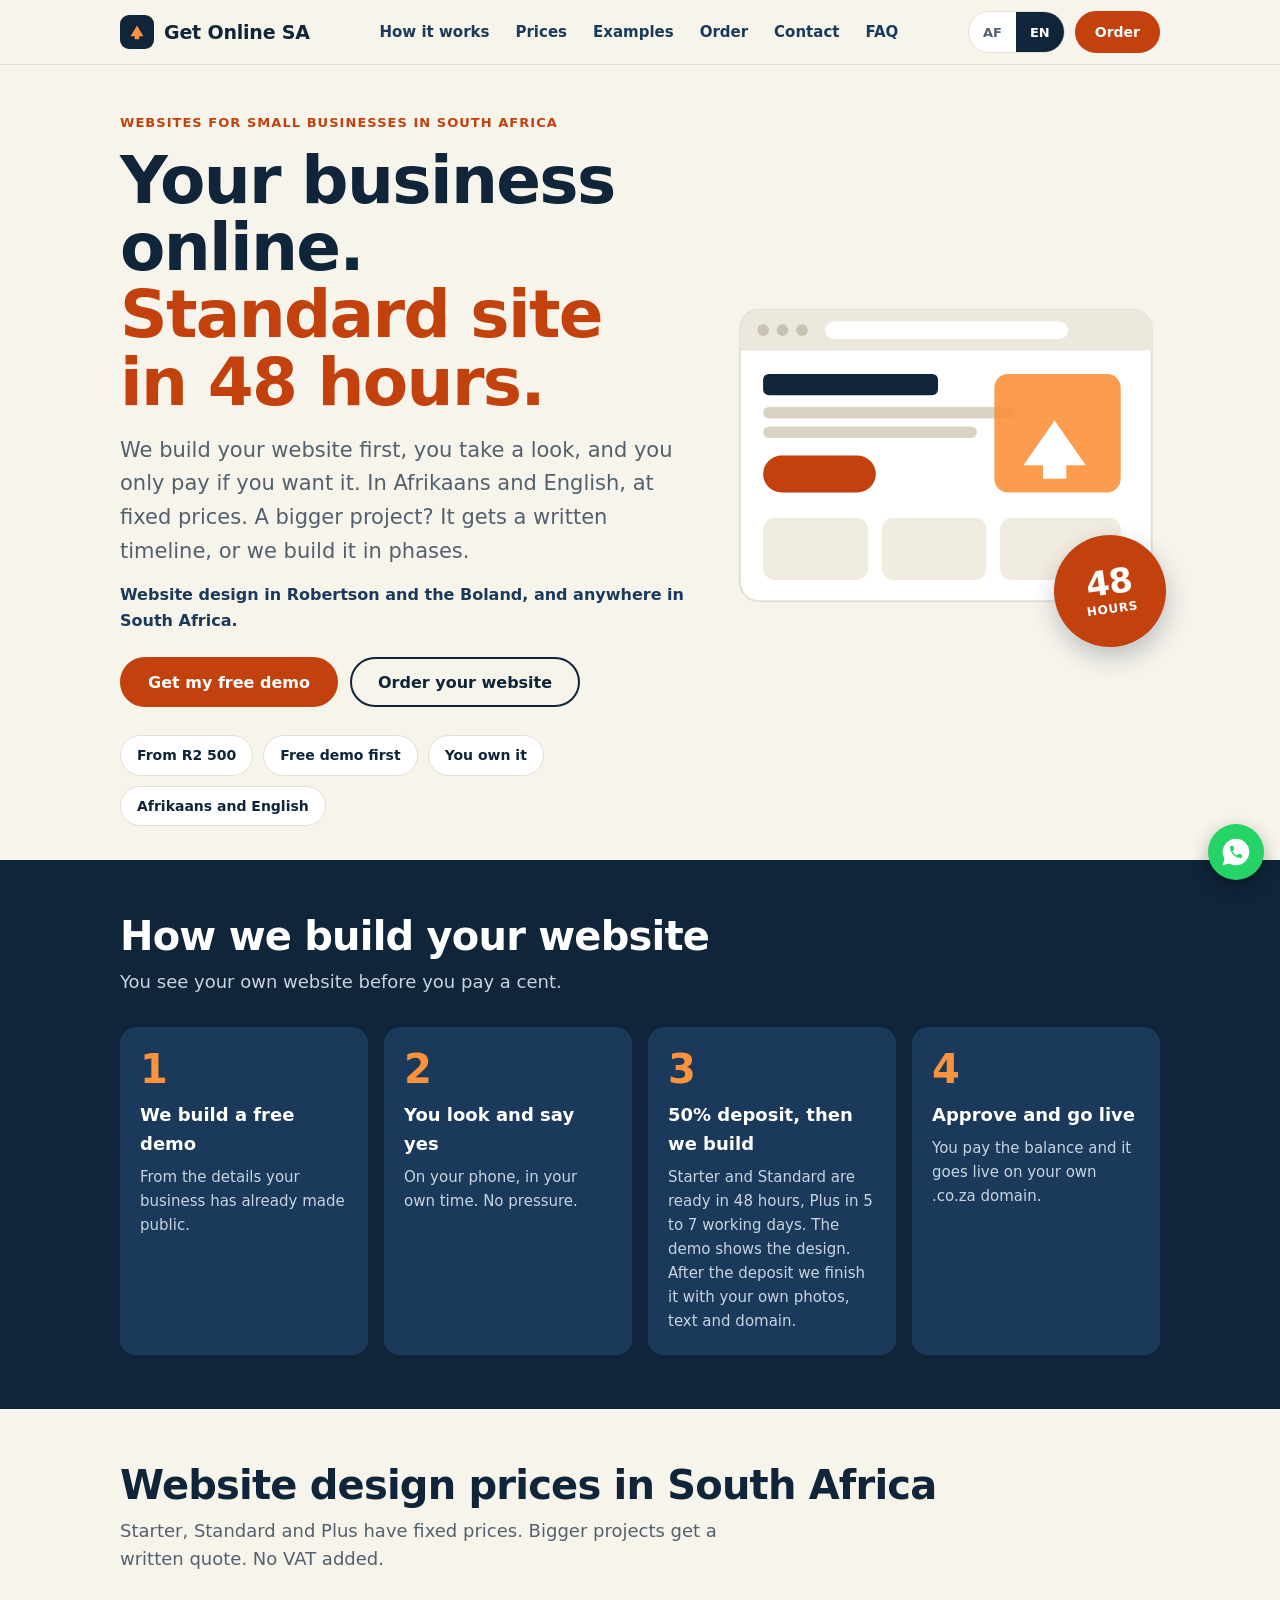
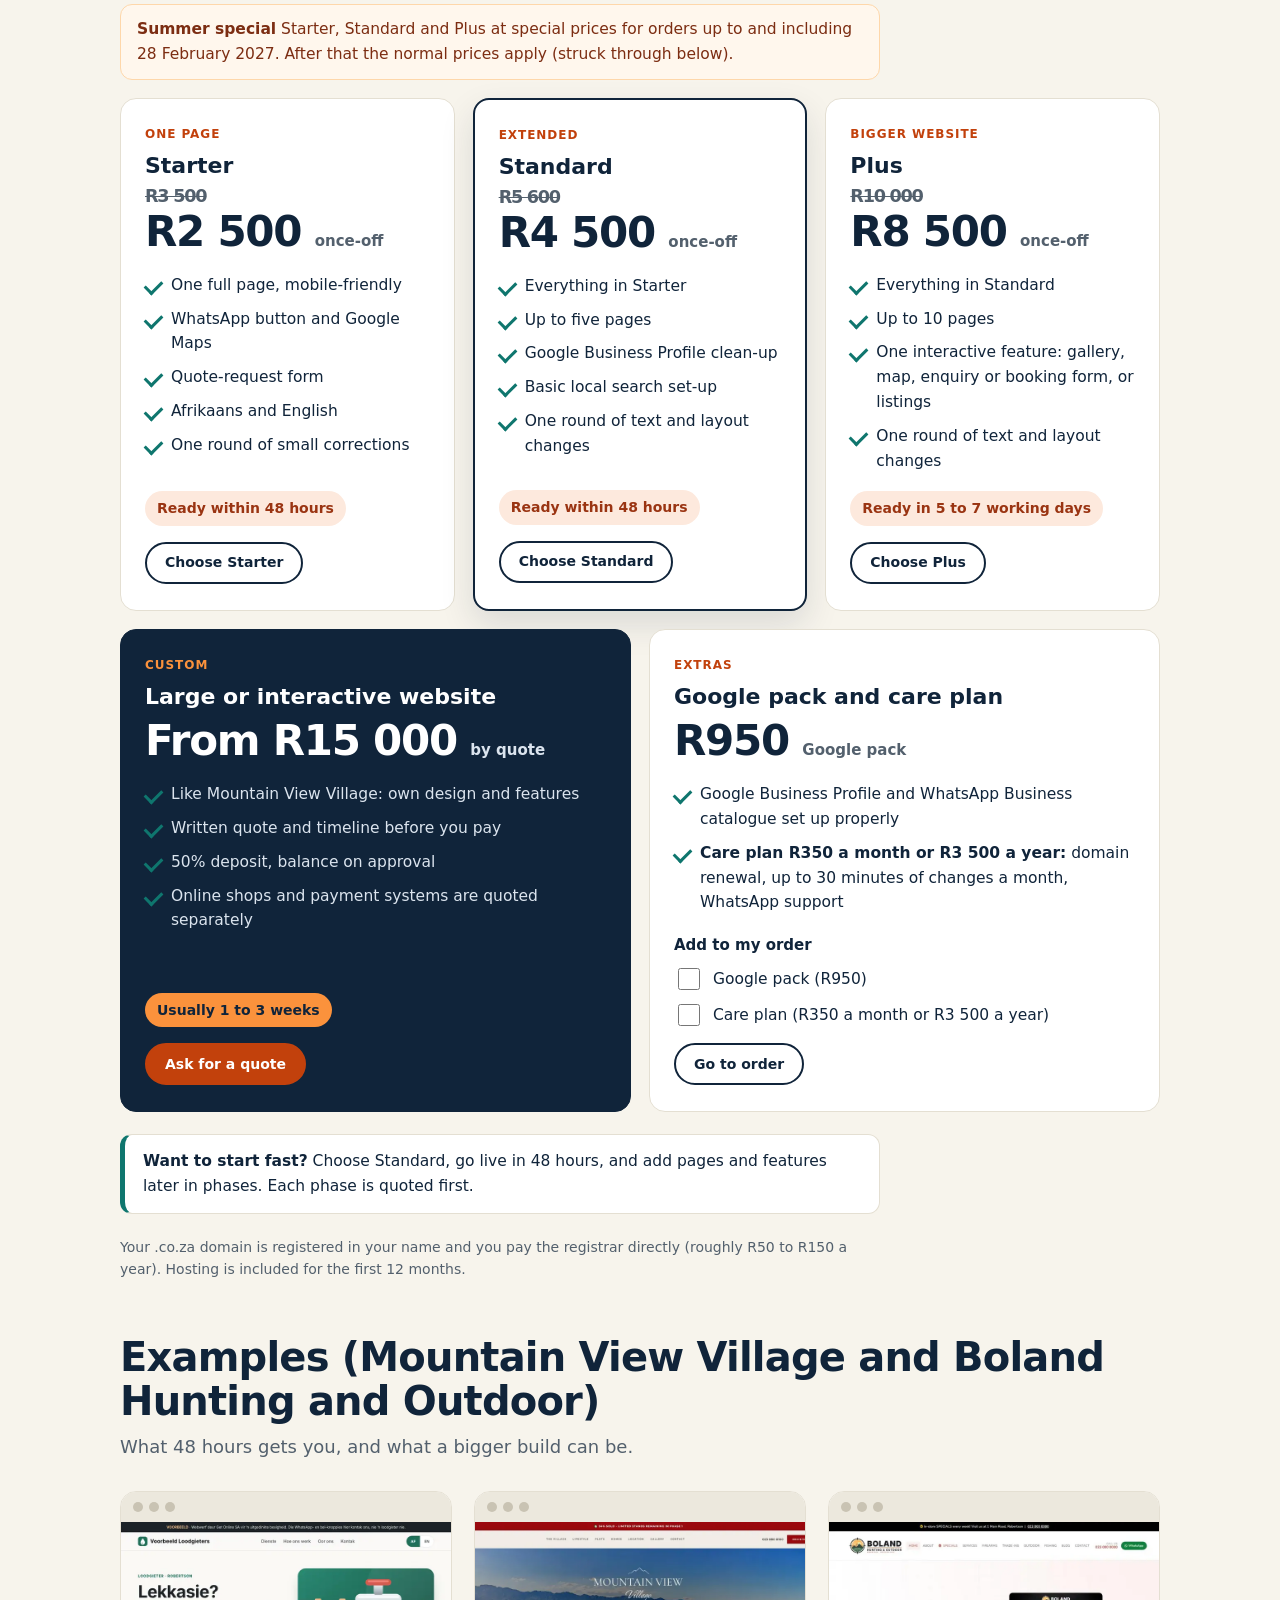
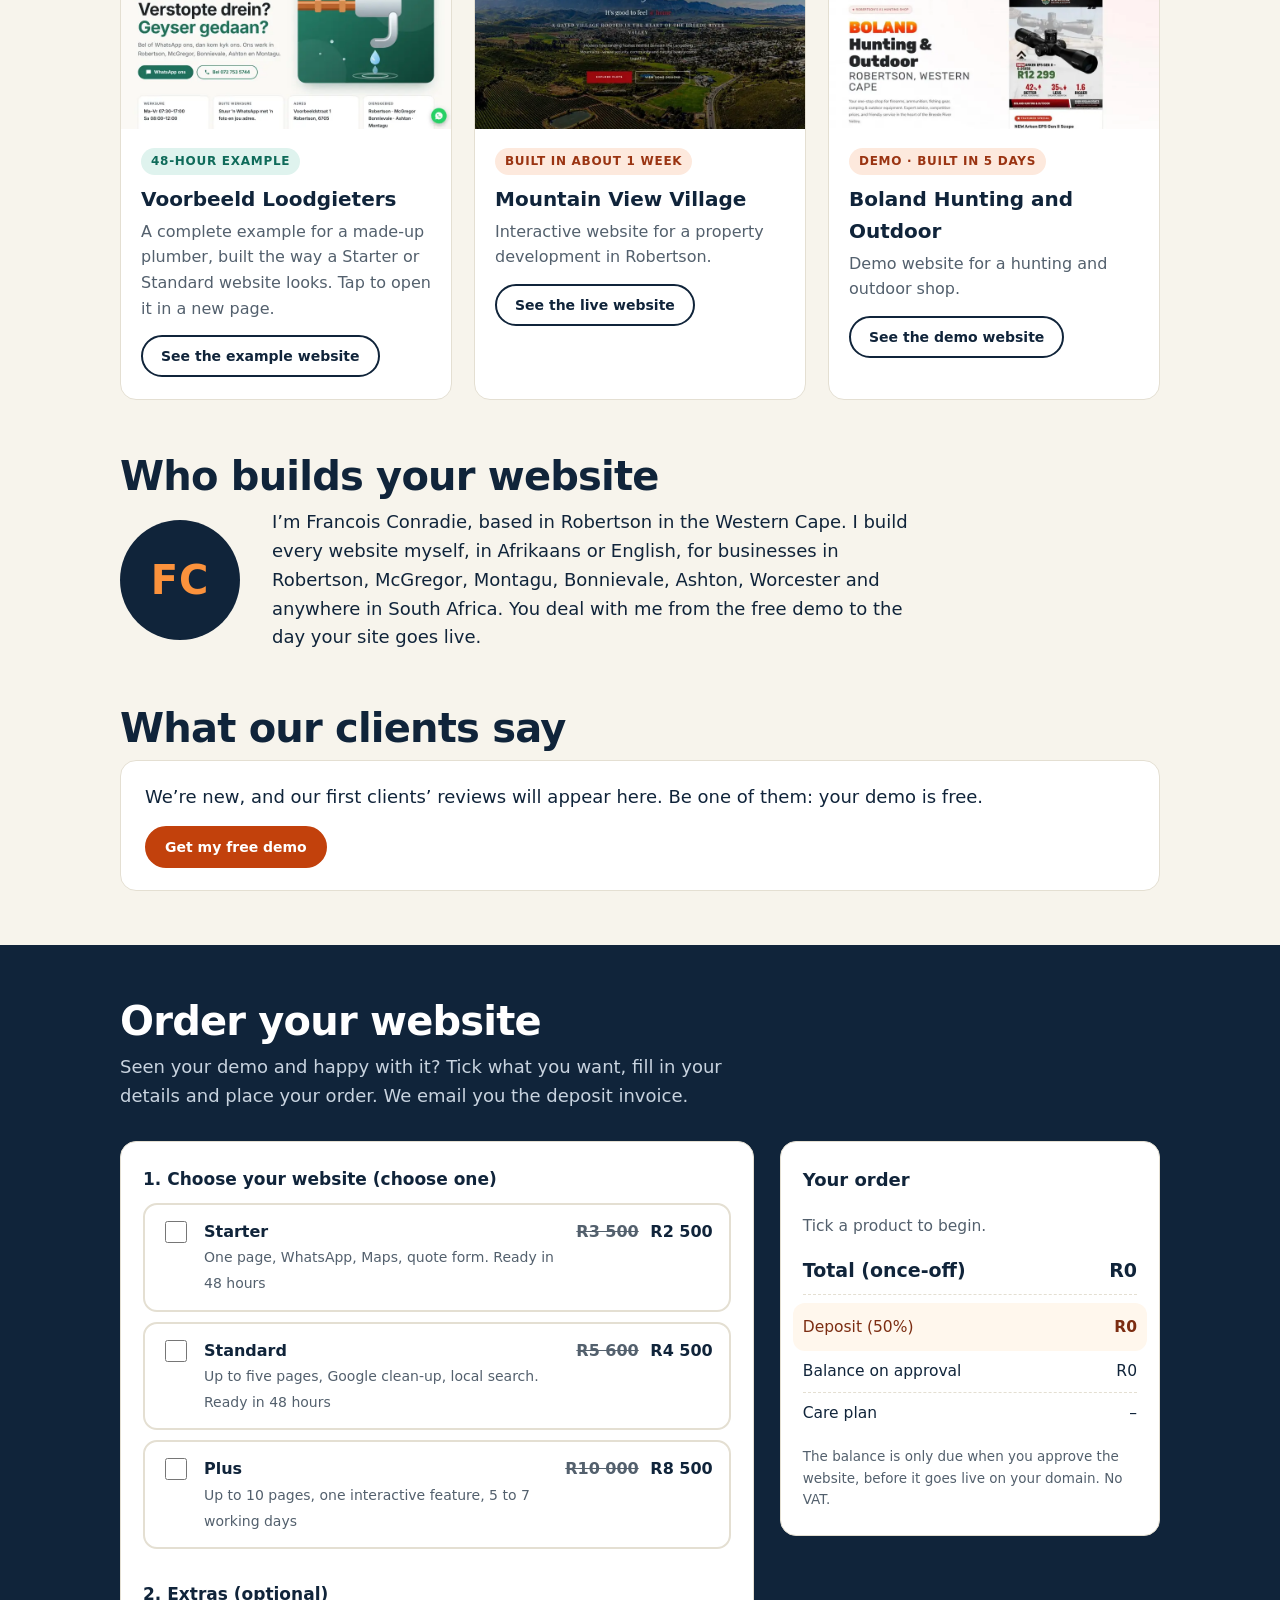
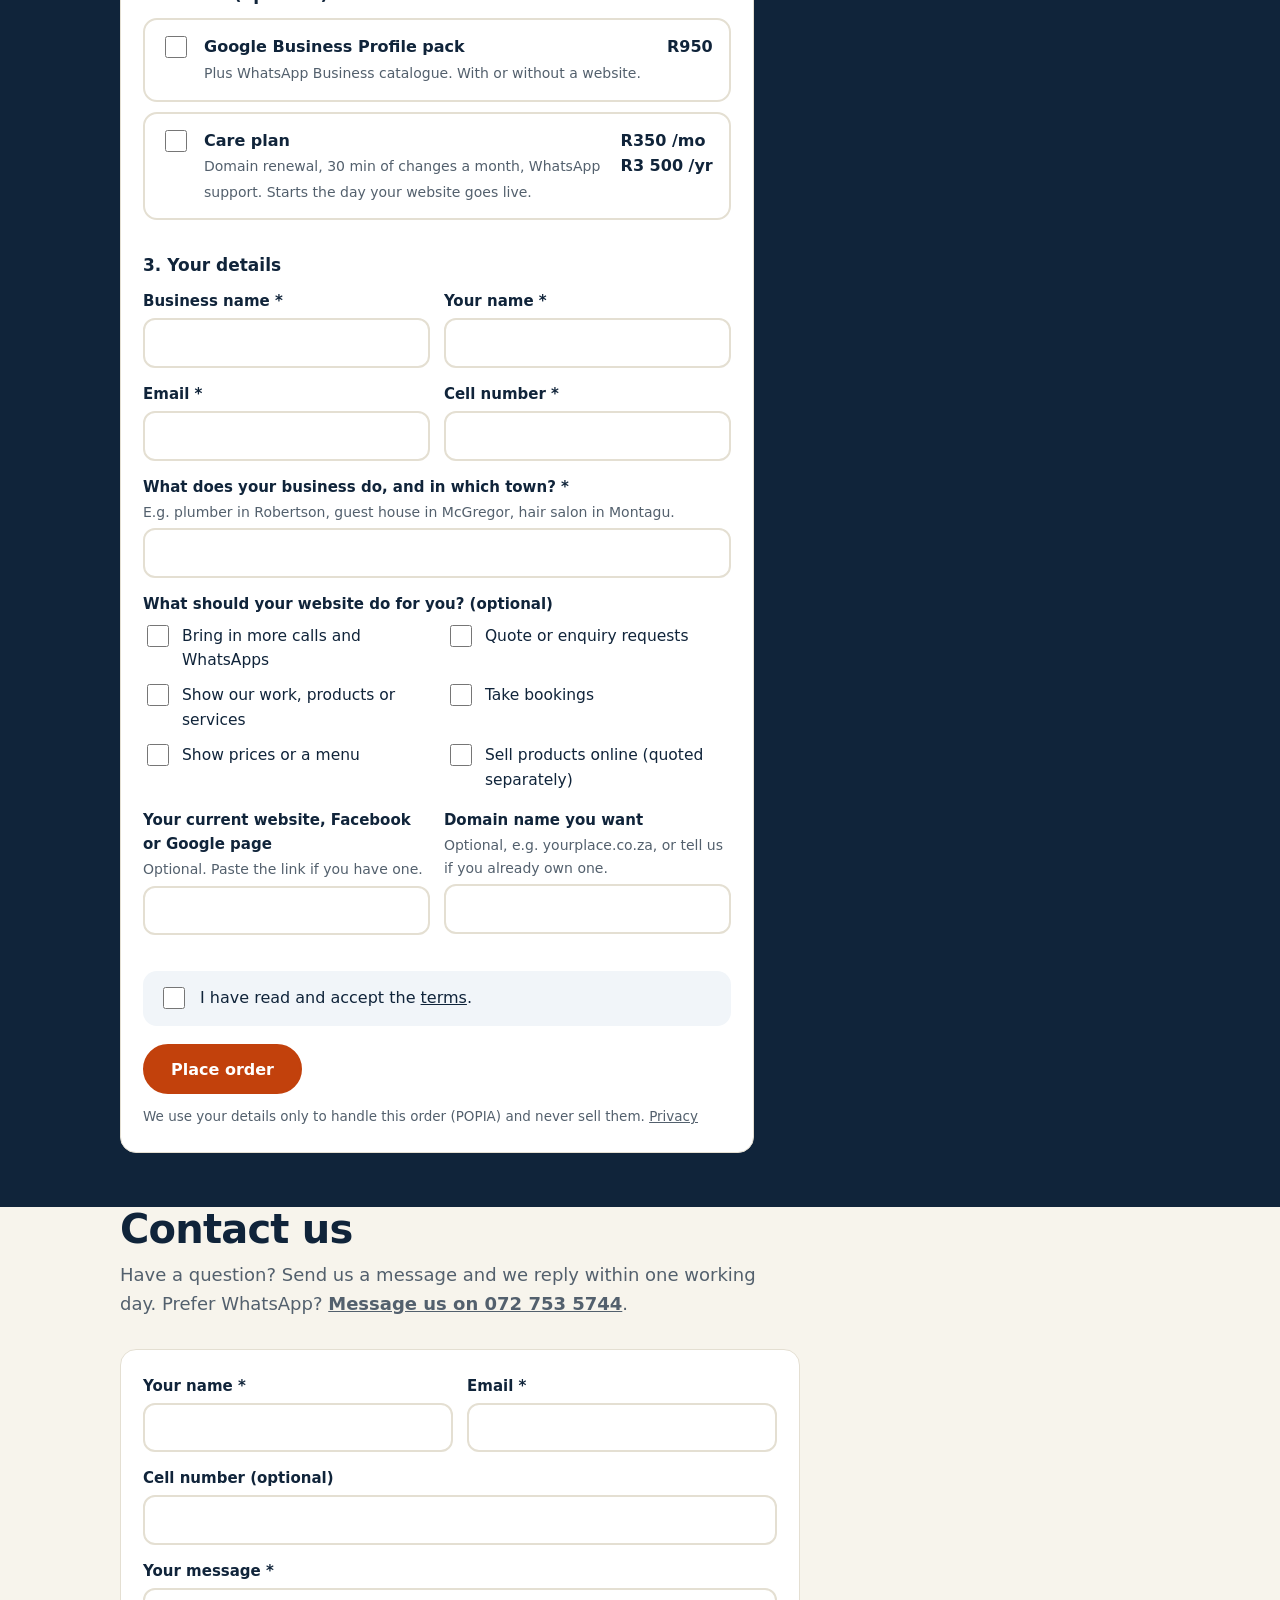
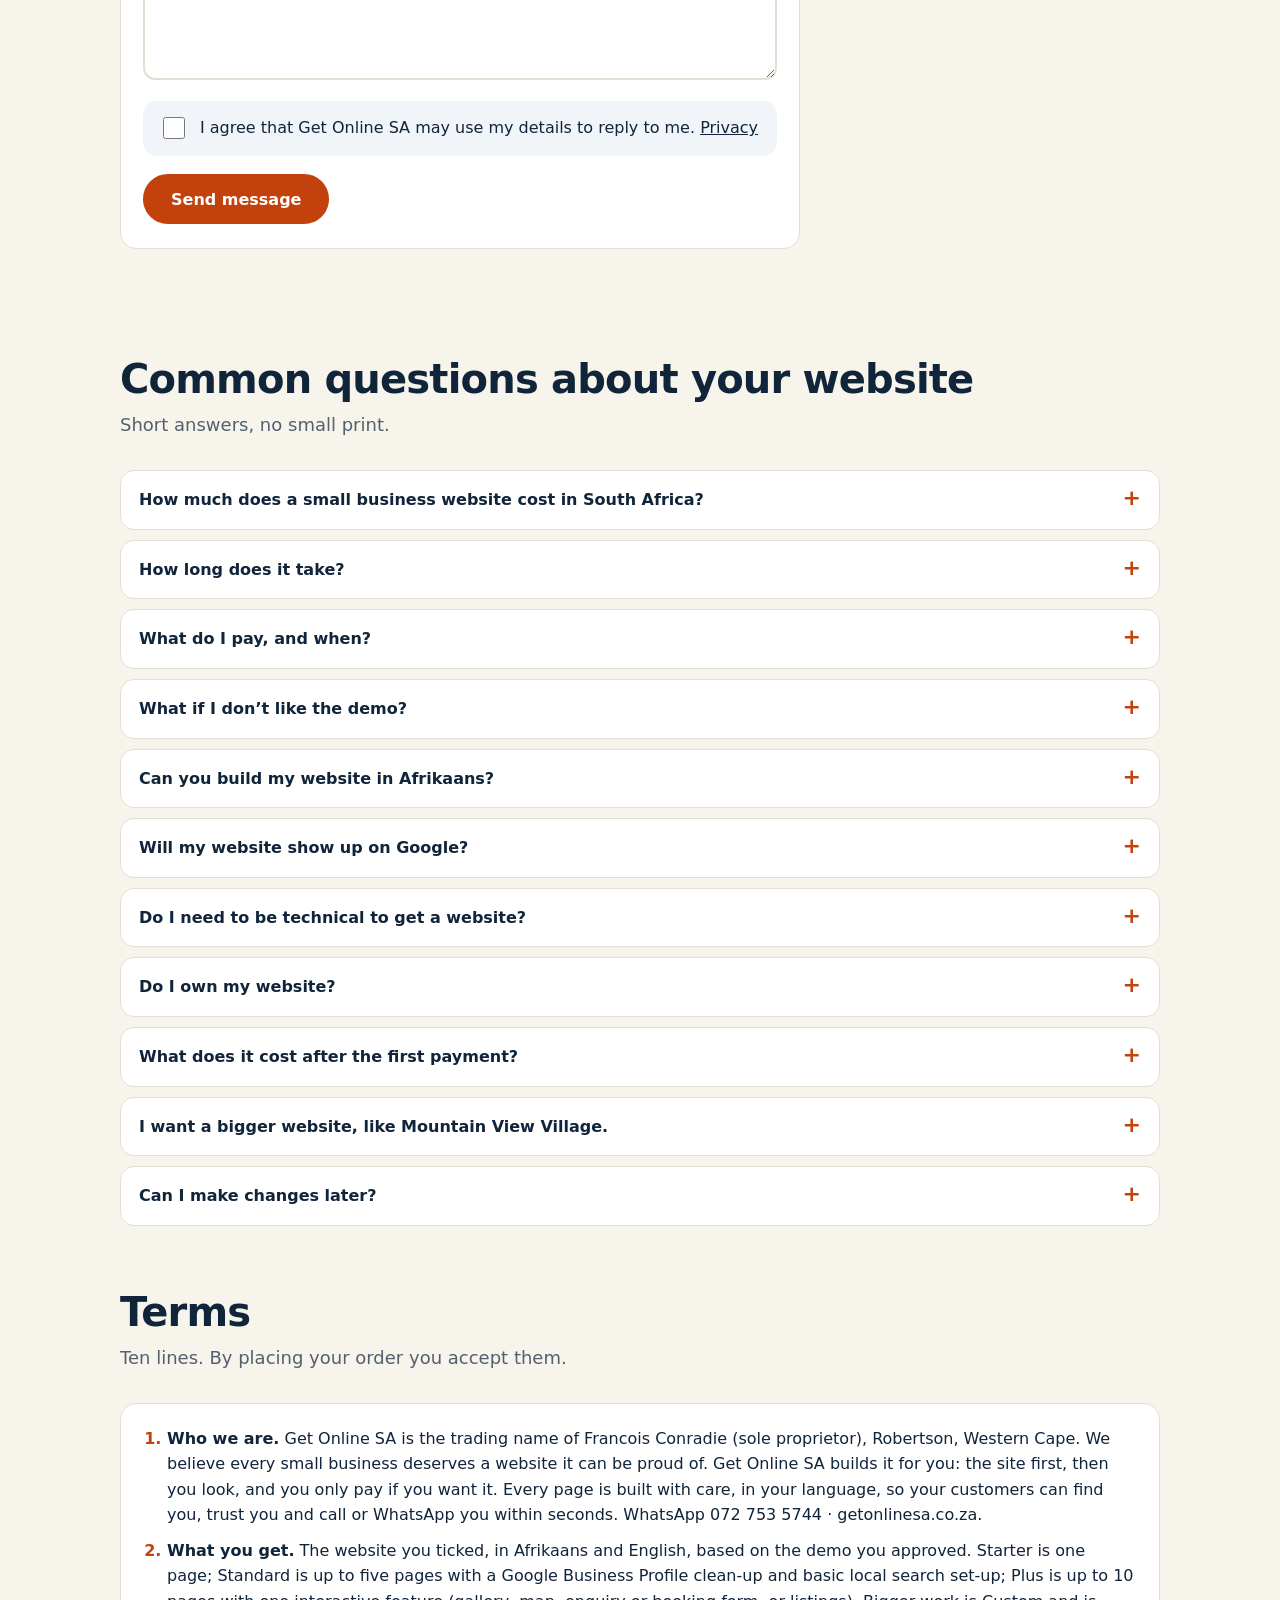
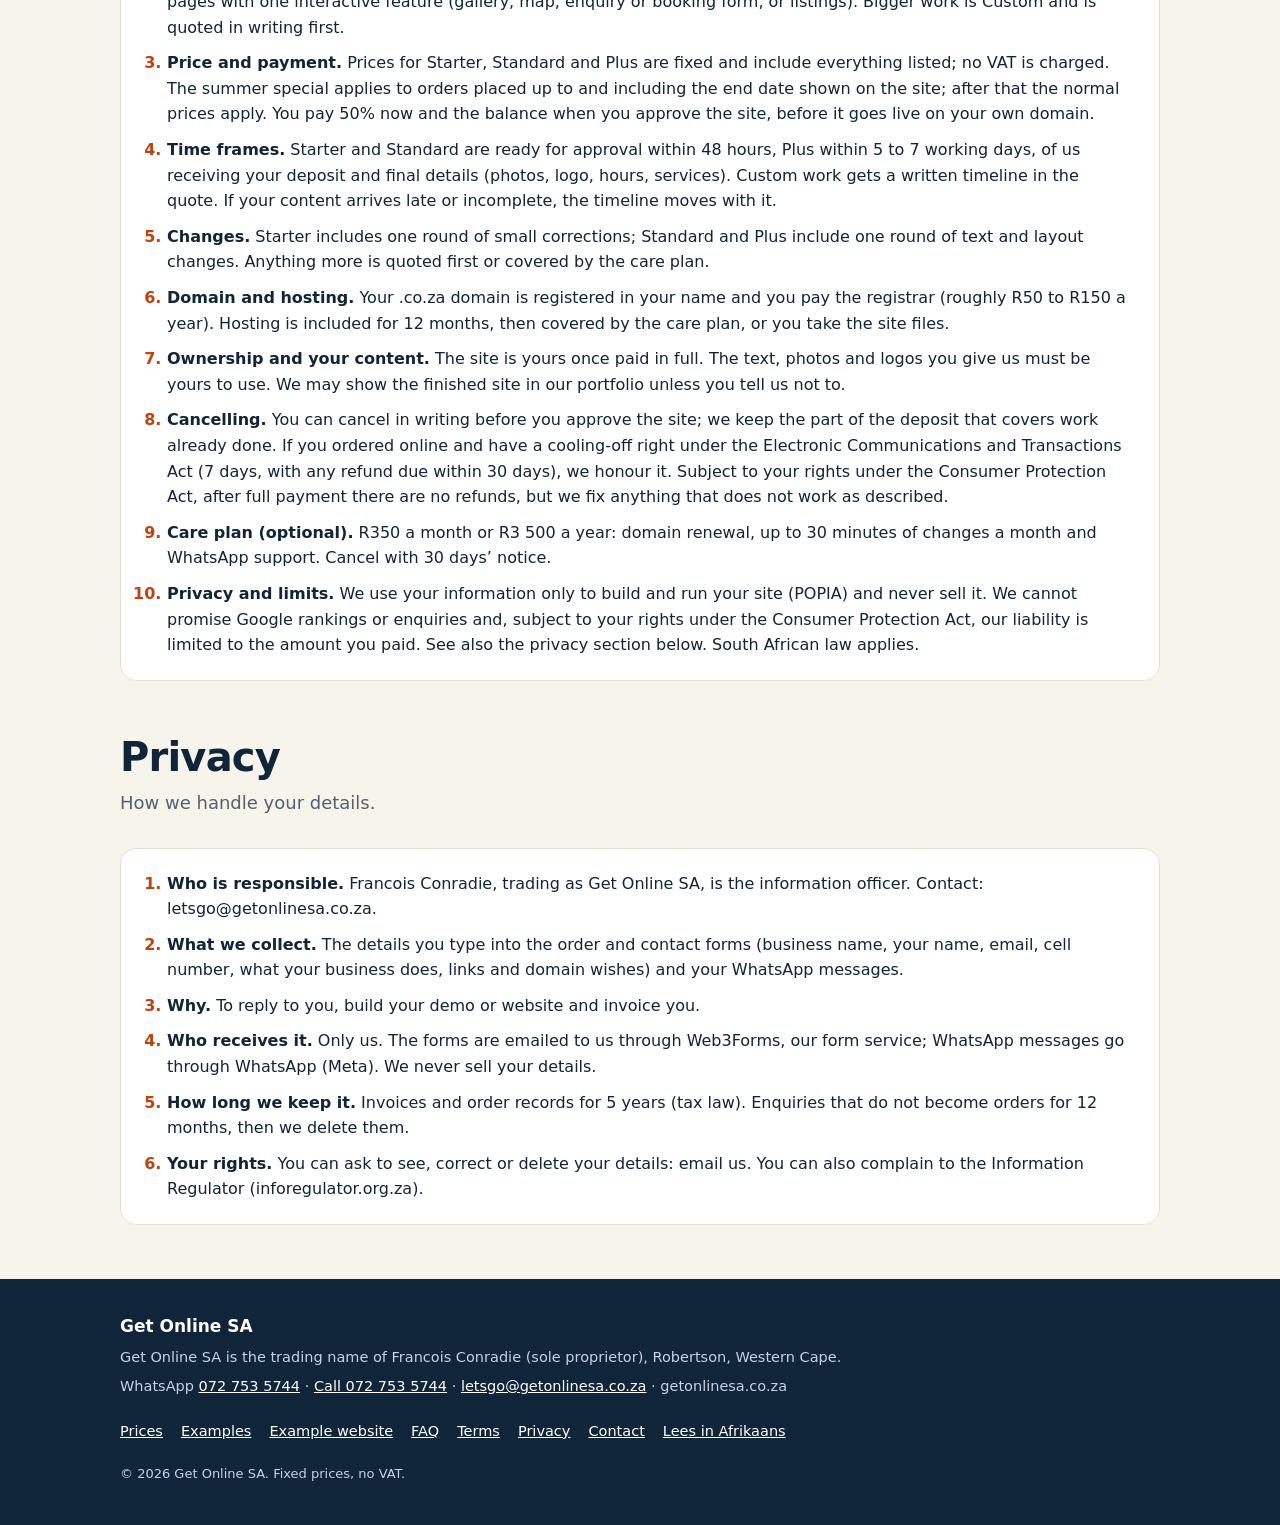
==== commit 1d2b4232: "Move contact form above the FAQ (EN and AF) and reorder nav Co-Authored-By: Claude Sonnet 5.5 <norep" ====
--- a/index.html
+++ b/index.html
@@ -264,8 +264,8 @@
       <a href="#prices">Prices</a>
       <a href="#work">Examples</a>
       <a href="#order">Order</a>
+      <a href="#contact">Contact</a>
       <a href="#faq">FAQ</a>
-      <a href="#contact">Contact</a>
     </nav>
     <div class="right">
       <nav class="lang" aria-label="Language"><a href="/af/" hreflang="af" lang="af">AF</a><a href="/" hreflang="en" lang="en" aria-current="page">EN</a></nav>
@@ -540,65 +540,6 @@
   </div>
 </section>
 
-<!-- FAQ -->
-<section class="block" id="faq">
-  <div class="wrap">
-    <h2>Common questions about your website</h2>
-    <p class="sub">Short answers, no small print.</p>
-    <details class="q"><summary><span>How much does a small business website cost in South Africa?</span></summary><p>Starter (one page) is <span data-price="starter">R2 500</span>, Standard (up to five pages) is <span data-price="standard">R4 500</span> and Plus (up to 10 pages with one interactive feature) is <span data-price="plus">R8 500</span>, once-off, with no VAT added. Bigger or interactive websites are Custom, from R15&nbsp;000 by written quote. Extras: Google Business Profile pack R950, care plan R350 a month or R3&nbsp;500 a year.<span class="only-special"> These are summer-special prices for orders up to and including <span data-ends>28 February 2027</span>; the normal prices are <span data-normal="starter">R3 500</span>, <span data-normal="standard">R5 600</span> and <span data-normal="plus">R10 000</span>.</span></p></details>
-    <details class="q"><summary><span>How long does it take?</span></summary><p>Starter and Standard: within 48 hours of receiving your deposit and final details (photos, logo, opening hours, services). Plus: 5 to 7 working days. Custom: usually 1 to 3 weeks, with the timeline in writing in the quote.</p></details>
-    <details class="q"><summary><span>What do I pay, and when?</span></summary><p>The demo is free. If you say yes, you pay a 50% deposit and we build your website. You pay the balance when you approve the finished website, before it goes live on your own domain.</p></details>
-    <details class="q"><summary><span>What if I don’t like the demo?</span></summary><p>Then you simply say no and pay nothing. The demo is free.</p></details>
-    <details class="q"><summary><span>Can you build my website in Afrikaans?</span></summary><p>Yes. Every Get Online SA website comes in Afrikaans and English, so your customers can read it in the language they prefer.</p></details>
-    <details class="q"><summary><span>Will my website show up on Google?</span></summary><p>We build every website so Google can read it: mobile-friendly, with clear page titles and descriptions. Standard includes a Google Business Profile clean-up and basic local search set-up. Nobody can promise a Google ranking and we do not, but a well-built website with a good Google Business Profile is how small businesses get found. Google verification times are set by Google and can take longer than 48 hours.</p></details>
-    <details class="q"><summary><span>Do I need to be technical to get a website?</span></summary><p>No. You send us photos, your logo, opening hours and services (or we use what your business has already made public), and we do the rest, including setting up the domain and hosting.</p></details>
-    <details class="q"><summary><span>Do I own my website?</span></summary><p>Yes, once you have paid in full. Your domain is registered in your own name.</p></details>
-    <details class="q"><summary><span>What does it cost after the first payment?</span></summary><p>Only the domain (roughly R50 to R150 a year, paid to the registrar). Hosting is included for 12 months. After that the care plan covers it, or you take the files.</p></details>
-    <details class="q"><summary><span>I want a bigger website, like Mountain View Village.</span></summary><p>Tell us what you need. Plus (<span data-price="plus">R8 500</span>) covers up to 10 pages with one interactive feature. Bigger than that is Custom, from R15 000 by quote, with a written timeline before you pay. You can also start with Standard, go live in 48 hours, and expand later in phases.</p></details>
-    <details class="q"><summary><span>Can I make changes later?</span></summary><p>One round is included. After that you can take the care plan (30 minutes of changes a month) or we quote first.</p></details>
-  </div>
-</section>
-
-<!-- TERMS -->
-<section class="block" id="terms" style="padding-top:0">
-  <div class="wrap">
-    <h2>Terms</h2>
-    <p class="sub">Ten lines. By placing your order you accept them.</p>
-    <!-- TODO: have a lawyer check terms 8 and 10 -->
-    <div class="terms">
-      <ol>
-        <li><strong>Who we are.</strong> Get Online SA is the trading name of Francois Conradie (sole proprietor), Robertson, Western Cape. We believe every small business deserves a website it can be proud of. Get Online SA builds it for you: the site first, then you look, and you only pay if you want it. Every page is built with care, in your language, so your customers can find you, trust you and call or WhatsApp you within seconds. WhatsApp 072&nbsp;753&nbsp;5744 · getonlinesa.co.za.</li>
-        <li><strong>What you get.</strong> The website you ticked, in Afrikaans and English, based on the demo you approved. Starter is one page; Standard is up to five pages with a Google Business Profile clean-up and basic local search set-up; Plus is up to 10 pages with one interactive feature (gallery, map, enquiry or booking form, or listings). Bigger work is Custom and is quoted in writing first.</li>
-        <li><strong>Price and payment.</strong> Prices for Starter, Standard and Plus are fixed and include everything listed; no VAT is charged. The summer special applies to orders placed up to and including the end date shown on the site; after that the normal prices apply. You pay 50% now and the balance when you approve the site, before it goes live on your own domain.</li>
-        <li><strong>Time frames.</strong> Starter and Standard are ready for approval within 48 hours, Plus within 5 to 7 working days, of us receiving your deposit and final details (photos, logo, hours, services). Custom work gets a written timeline in the quote. If your content arrives late or incomplete, the timeline moves with it.</li>
-        <li><strong>Changes.</strong> Starter includes one round of small corrections; Standard and Plus include one round of text and layout changes. Anything more is quoted first or covered by the care plan.</li>
-        <li><strong>Domain and hosting.</strong> Your .co.za domain is registered in your name and you pay the registrar (roughly R50 to R150 a year). Hosting is included for 12 months, then covered by the care plan, or you take the site files.</li>
-        <li><strong>Ownership and your content.</strong> The site is yours once paid in full. The text, photos and logos you give us must be yours to use. We may show the finished site in our portfolio unless you tell us not to.</li>
-        <li><strong>Cancelling.</strong> You can cancel in writing before you approve the site; we keep the part of the deposit that covers work already done. If you ordered online and have a cooling-off right under the Electronic Communications and Transactions Act (7 days, with any refund due within 30 days), we honour it. Subject to your rights under the Consumer Protection Act, after full payment there are no refunds, but we fix anything that does not work as described.</li>
-        <li><strong>Care plan (optional).</strong> R350 a month or R3&nbsp;500 a year: domain renewal, up to 30 minutes of changes a month and WhatsApp support. Cancel with 30 days’ notice.</li>
-        <li><strong>Privacy and limits.</strong> We use your information only to build and run your site (POPIA) and never sell it. We cannot promise Google rankings or enquiries and, subject to your rights under the Consumer Protection Act, our liability is limited to the amount you paid. See also the privacy section below. South African law applies.</li>
-      </ol>
-    </div>
-  </div>
-</section>
-<!-- PRIVACY -->
-<section class="block" id="privacy" style="padding-top:0">
-  <div class="wrap">
-    <h2>Privacy</h2>
-    <p class="sub">How we handle your details.</p>
-    <div class="terms">
-      <ol>
-        <li><strong>Who is responsible.</strong> Francois Conradie, trading as Get Online SA, is the information officer. Contact: letsgo@getonlinesa.co.za.</li>
-        <li><strong>What we collect.</strong> The details you type into the order and contact forms (business name, your name, email, cell number, what your business does, links and domain wishes) and your WhatsApp messages.</li>
-        <li><strong>Why.</strong> To reply to you, build your demo or website and invoice you.</li>
-        <li><strong>Who receives it.</strong> Only us. The forms are emailed to us through Web3Forms, our form service; WhatsApp messages go through WhatsApp (Meta). We never sell your details.</li>
-        <li><strong>How long we keep it.</strong> Invoices and order records for 5 years (tax law). Enquiries that do not become orders for 12 months, then we delete them.</li>
-        <li><strong>Your rights.</strong> You can ask to see, correct or delete your details: email us. You can also complain to the Information Regulator (inforegulator.org.za).</li>
-      </ol>
-    </div>
-  </div>
-</section>
-
 <!-- CONTACT -->
 <section class="block" id="contact" style="padding-top:0">
   <div class="wrap">
@@ -623,6 +564,66 @@
     </div>
   </div>
 </section>
+
+<!-- FAQ -->
+<section class="block" id="faq">
+  <div class="wrap">
+    <h2>Common questions about your website</h2>
+    <p class="sub">Short answers, no small print.</p>
+    <details class="q"><summary><span>How much does a small business website cost in South Africa?</span></summary><p>Starter (one page) is <span data-price="starter">R2 500</span>, Standard (up to five pages) is <span data-price="standard">R4 500</span> and Plus (up to 10 pages with one interactive feature) is <span data-price="plus">R8 500</span>, once-off, with no VAT added. Bigger or interactive websites are Custom, from R15&nbsp;000 by written quote. Extras: Google Business Profile pack R950, care plan R350 a month or R3&nbsp;500 a year.<span class="only-special"> These are summer-special prices for orders up to and including <span data-ends>28 February 2027</span>; the normal prices are <span data-normal="starter">R3 500</span>, <span data-normal="standard">R5 600</span> and <span data-normal="plus">R10 000</span>.</span></p></details>
+    <details class="q"><summary><span>How long does it take?</span></summary><p>Starter and Standard: within 48 hours of receiving your deposit and final details (photos, logo, opening hours, services). Plus: 5 to 7 working days. Custom: usually 1 to 3 weeks, with the timeline in writing in the quote.</p></details>
+    <details class="q"><summary><span>What do I pay, and when?</span></summary><p>The demo is free. If you say yes, you pay a 50% deposit and we build your website. You pay the balance when you approve the finished website, before it goes live on your own domain.</p></details>
+    <details class="q"><summary><span>What if I don’t like the demo?</span></summary><p>Then you simply say no and pay nothing. The demo is free.</p></details>
+    <details class="q"><summary><span>Can you build my website in Afrikaans?</span></summary><p>Yes. Every Get Online SA website comes in Afrikaans and English, so your customers can read it in the language they prefer.</p></details>
+    <details class="q"><summary><span>Will my website show up on Google?</span></summary><p>We build every website so Google can read it: mobile-friendly, with clear page titles and descriptions. Standard includes a Google Business Profile clean-up and basic local search set-up. Nobody can promise a Google ranking and we do not, but a well-built website with a good Google Business Profile is how small businesses get found. Google verification times are set by Google and can take longer than 48 hours.</p></details>
+    <details class="q"><summary><span>Do I need to be technical to get a website?</span></summary><p>No. You send us photos, your logo, opening hours and services (or we use what your business has already made public), and we do the rest, including setting up the domain and hosting.</p></details>
+    <details class="q"><summary><span>Do I own my website?</span></summary><p>Yes, once you have paid in full. Your domain is registered in your own name.</p></details>
+    <details class="q"><summary><span>What does it cost after the first payment?</span></summary><p>Only the domain (roughly R50 to R150 a year, paid to the registrar). Hosting is included for 12 months. After that the care plan covers it, or you take the files.</p></details>
+    <details class="q"><summary><span>I want a bigger website, like Mountain View Village.</span></summary><p>Tell us what you need. Plus (<span data-price="plus">R8 500</span>) covers up to 10 pages with one interactive feature. Bigger than that is Custom, from R15 000 by quote, with a written timeline before you pay. You can also start with Standard, go live in 48 hours, and expand later in phases.</p></details>
+    <details class="q"><summary><span>Can I make changes later?</span></summary><p>One round is included. After that you can take the care plan (30 minutes of changes a month) or we quote first.</p></details>
+  </div>
+</section>
+
+<!-- TERMS -->
+<section class="block" id="terms" style="padding-top:0">
+  <div class="wrap">
+    <h2>Terms</h2>
+    <p class="sub">Ten lines. By placing your order you accept them.</p>
+    <!-- TODO: have a lawyer check terms 8 and 10 -->
+    <div class="terms">
+      <ol>
+        <li><strong>Who we are.</strong> Get Online SA is the trading name of Francois Conradie (sole proprietor), Robertson, Western Cape. We believe every small business deserves a website it can be proud of. Get Online SA builds it for you: the site first, then you look, and you only pay if you want it. Every page is built with care, in your language, so your customers can find you, trust you and call or WhatsApp you within seconds. WhatsApp 072&nbsp;753&nbsp;5744 · getonlinesa.co.za.</li>
+        <li><strong>What you get.</strong> The website you ticked, in Afrikaans and English, based on the demo you approved. Starter is one page; Standard is up to five pages with a Google Business Profile clean-up and basic local search set-up; Plus is up to 10 pages with one interactive feature (gallery, map, enquiry or booking form, or listings). Bigger work is Custom and is quoted in writing first.</li>
+        <li><strong>Price and payment.</strong> Prices for Starter, Standard and Plus are fixed and include everything listed; no VAT is charged. The summer special applies to orders placed up to and including the end date shown on the site; after that the normal prices apply. You pay 50% now and the balance when you approve the site, before it goes live on your own domain.</li>
+        <li><strong>Time frames.</strong> Starter and Standard are ready for approval within 48 hours, Plus within 5 to 7 working days, of us receiving your deposit and final details (photos, logo, hours, services). Custom work gets a written timeline in the quote. If your content arrives late or incomplete, the timeline moves with it.</li>
+        <li><strong>Changes.</strong> Starter includes one round of small corrections; Standard and Plus include one round of text and layout changes. Anything more is quoted first or covered by the care plan.</li>
+        <li><strong>Domain and hosting.</strong> Your .co.za domain is registered in your name and you pay the registrar (roughly R50 to R150 a year). Hosting is included for 12 months, then covered by the care plan, or you take the site files.</li>
+        <li><strong>Ownership and your content.</strong> The site is yours once paid in full. The text, photos and logos you give us must be yours to use. We may show the finished site in our portfolio unless you tell us not to.</li>
+        <li><strong>Cancelling.</strong> You can cancel in writing before you approve the site; we keep the part of the deposit that covers work already done. If you ordered online and have a cooling-off right under the Electronic Communications and Transactions Act (7 days, with any refund due within 30 days), we honour it. Subject to your rights under the Consumer Protection Act, after full payment there are no refunds, but we fix anything that does not work as described.</li>
+        <li><strong>Care plan (optional).</strong> R350 a month or R3&nbsp;500 a year: domain renewal, up to 30 minutes of changes a month and WhatsApp support. Cancel with 30 days’ notice.</li>
+        <li><strong>Privacy and limits.</strong> We use your information only to build and run your site (POPIA) and never sell it. We cannot promise Google rankings or enquiries and, subject to your rights under the Consumer Protection Act, our liability is limited to the amount you paid. See also the privacy section below. South African law applies.</li>
+      </ol>
+    </div>
+  </div>
+</section>
+<!-- PRIVACY -->
+<section class="block" id="privacy" style="padding-top:0">
+  <div class="wrap">
+    <h2>Privacy</h2>
+    <p class="sub">How we handle your details.</p>
+    <div class="terms">
+      <ol>
+        <li><strong>Who is responsible.</strong> Francois Conradie, trading as Get Online SA, is the information officer. Contact: letsgo@getonlinesa.co.za.</li>
+        <li><strong>What we collect.</strong> The details you type into the order and contact forms (business name, your name, email, cell number, what your business does, links and domain wishes) and your WhatsApp messages.</li>
+        <li><strong>Why.</strong> To reply to you, build your demo or website and invoice you.</li>
+        <li><strong>Who receives it.</strong> Only us. The forms are emailed to us through Web3Forms, our form service; WhatsApp messages go through WhatsApp (Meta). We never sell your details.</li>
+        <li><strong>How long we keep it.</strong> Invoices and order records for 5 years (tax law). Enquiries that do not become orders for 12 months, then we delete them.</li>
+        <li><strong>Your rights.</strong> You can ask to see, correct or delete your details: email us. You can also complain to the Information Regulator (inforegulator.org.za).</li>
+      </ol>
+    </div>
+  </div>
+</section>
+
 </main>
 
 <footer>
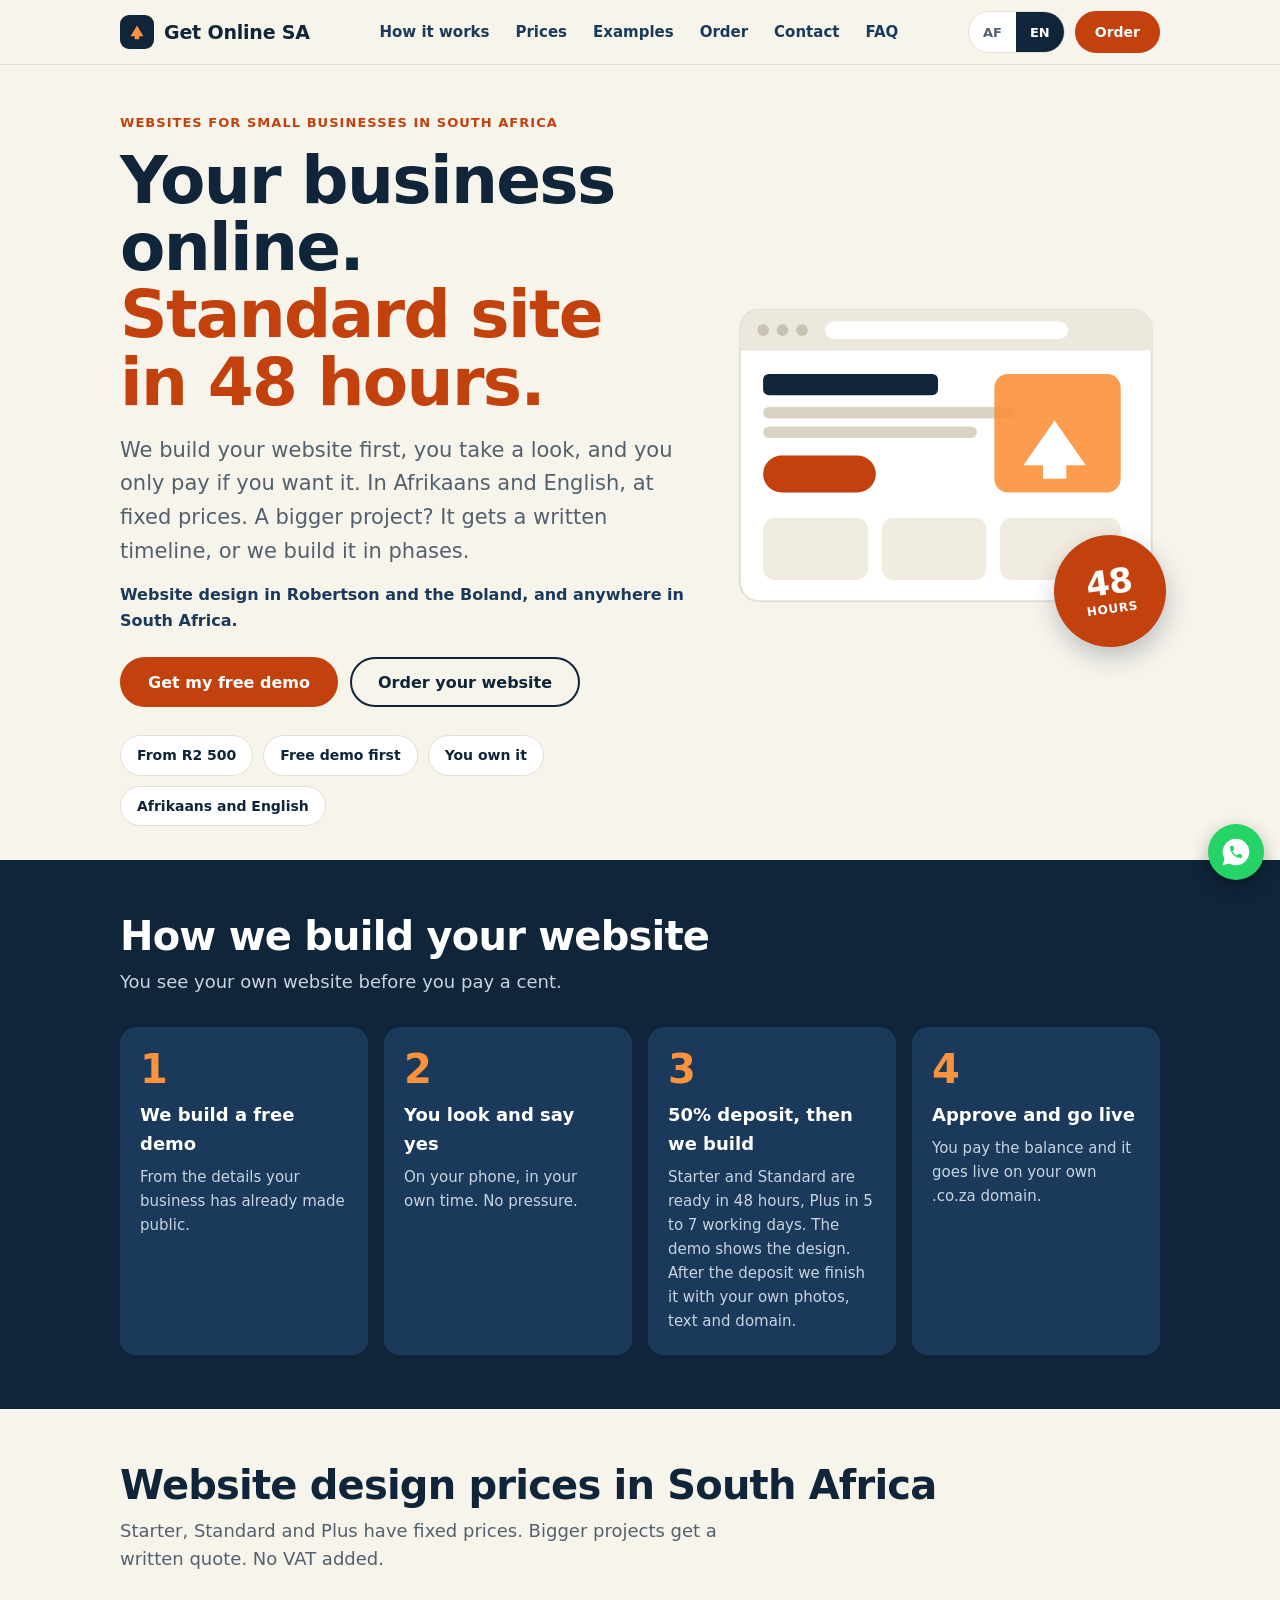
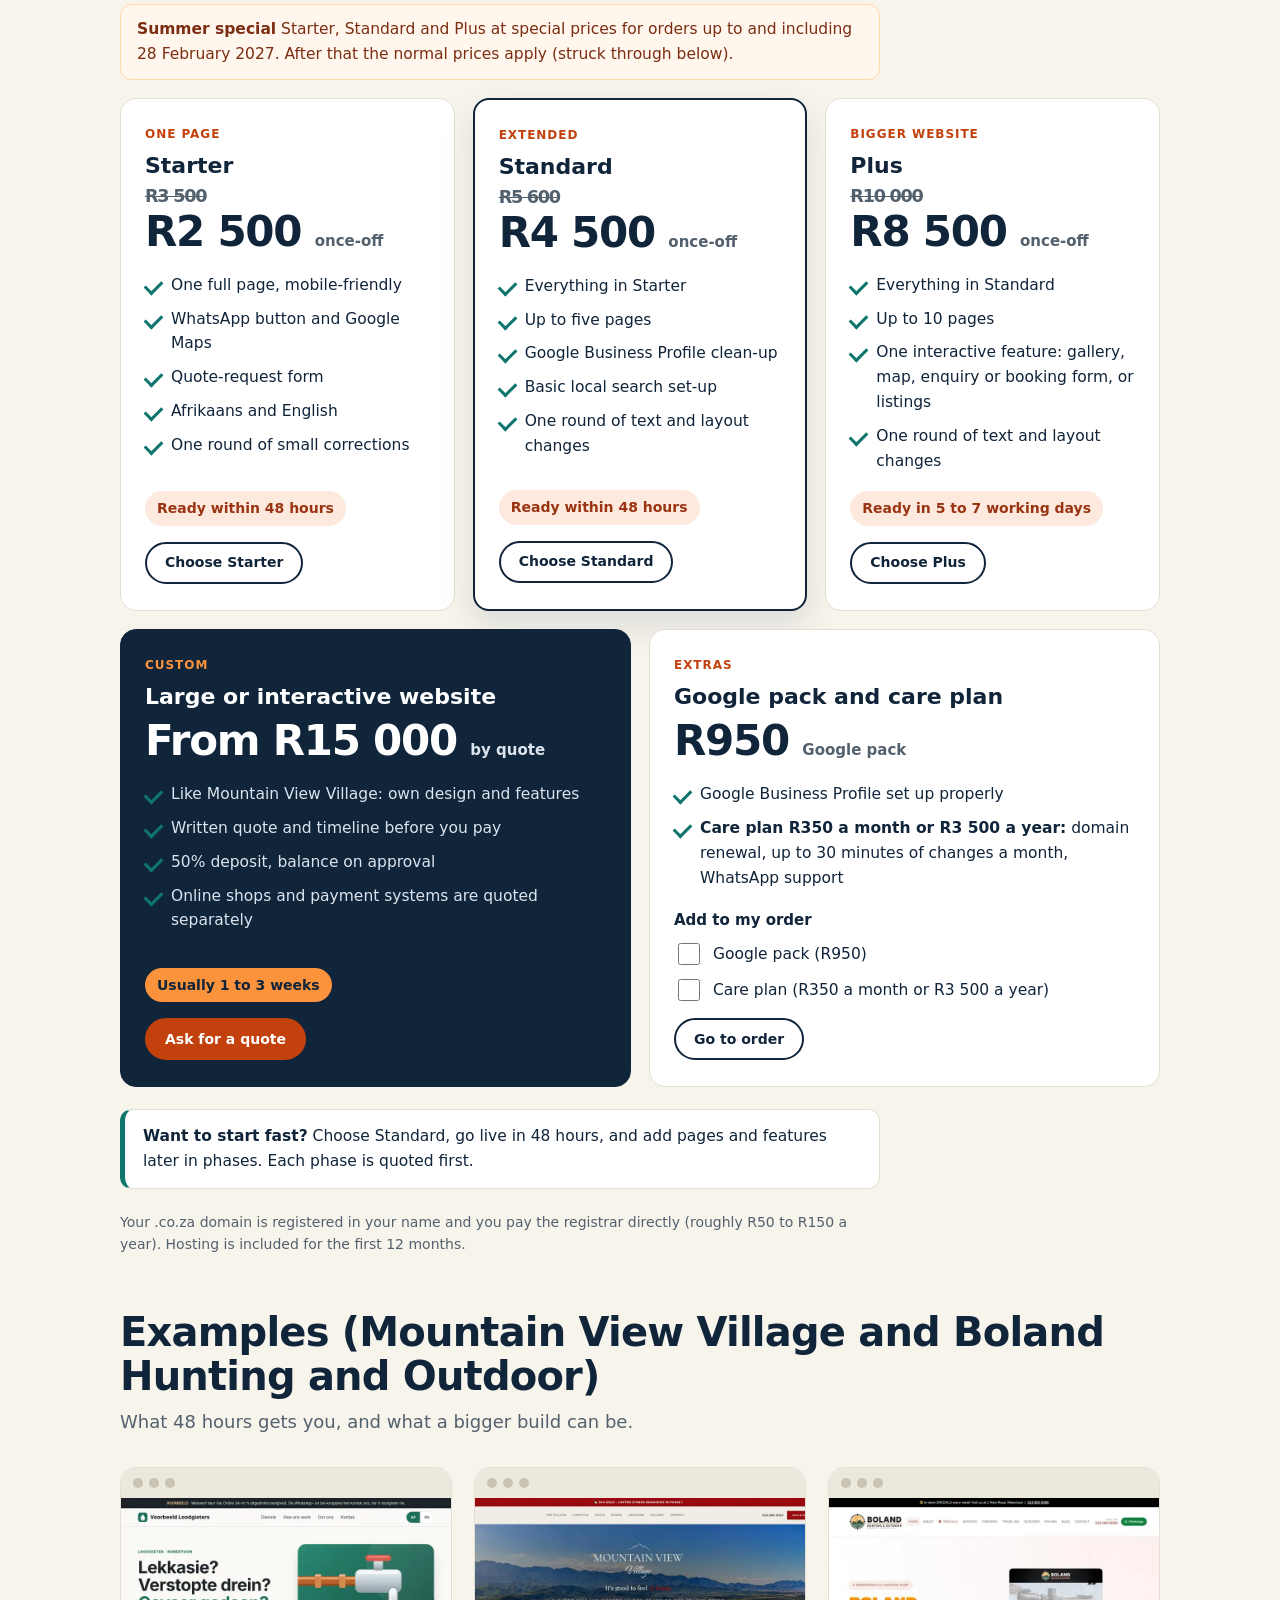
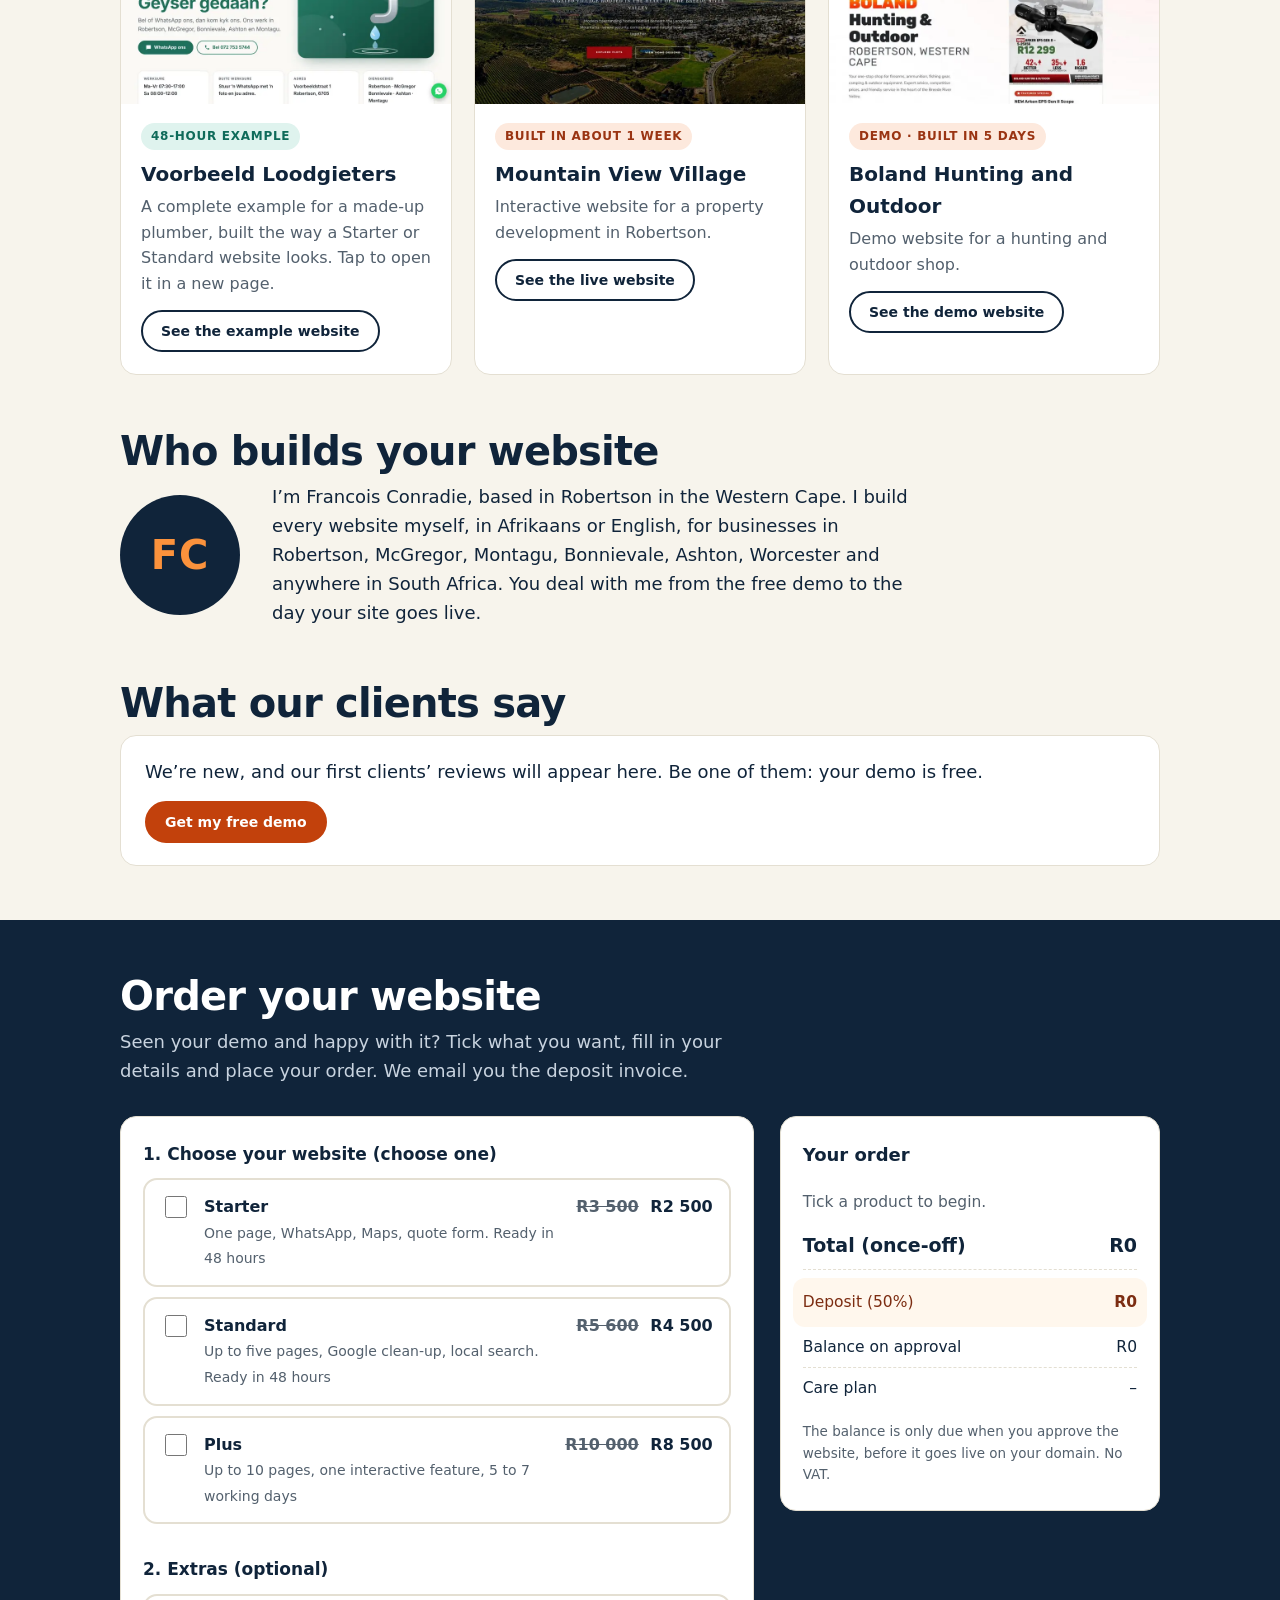
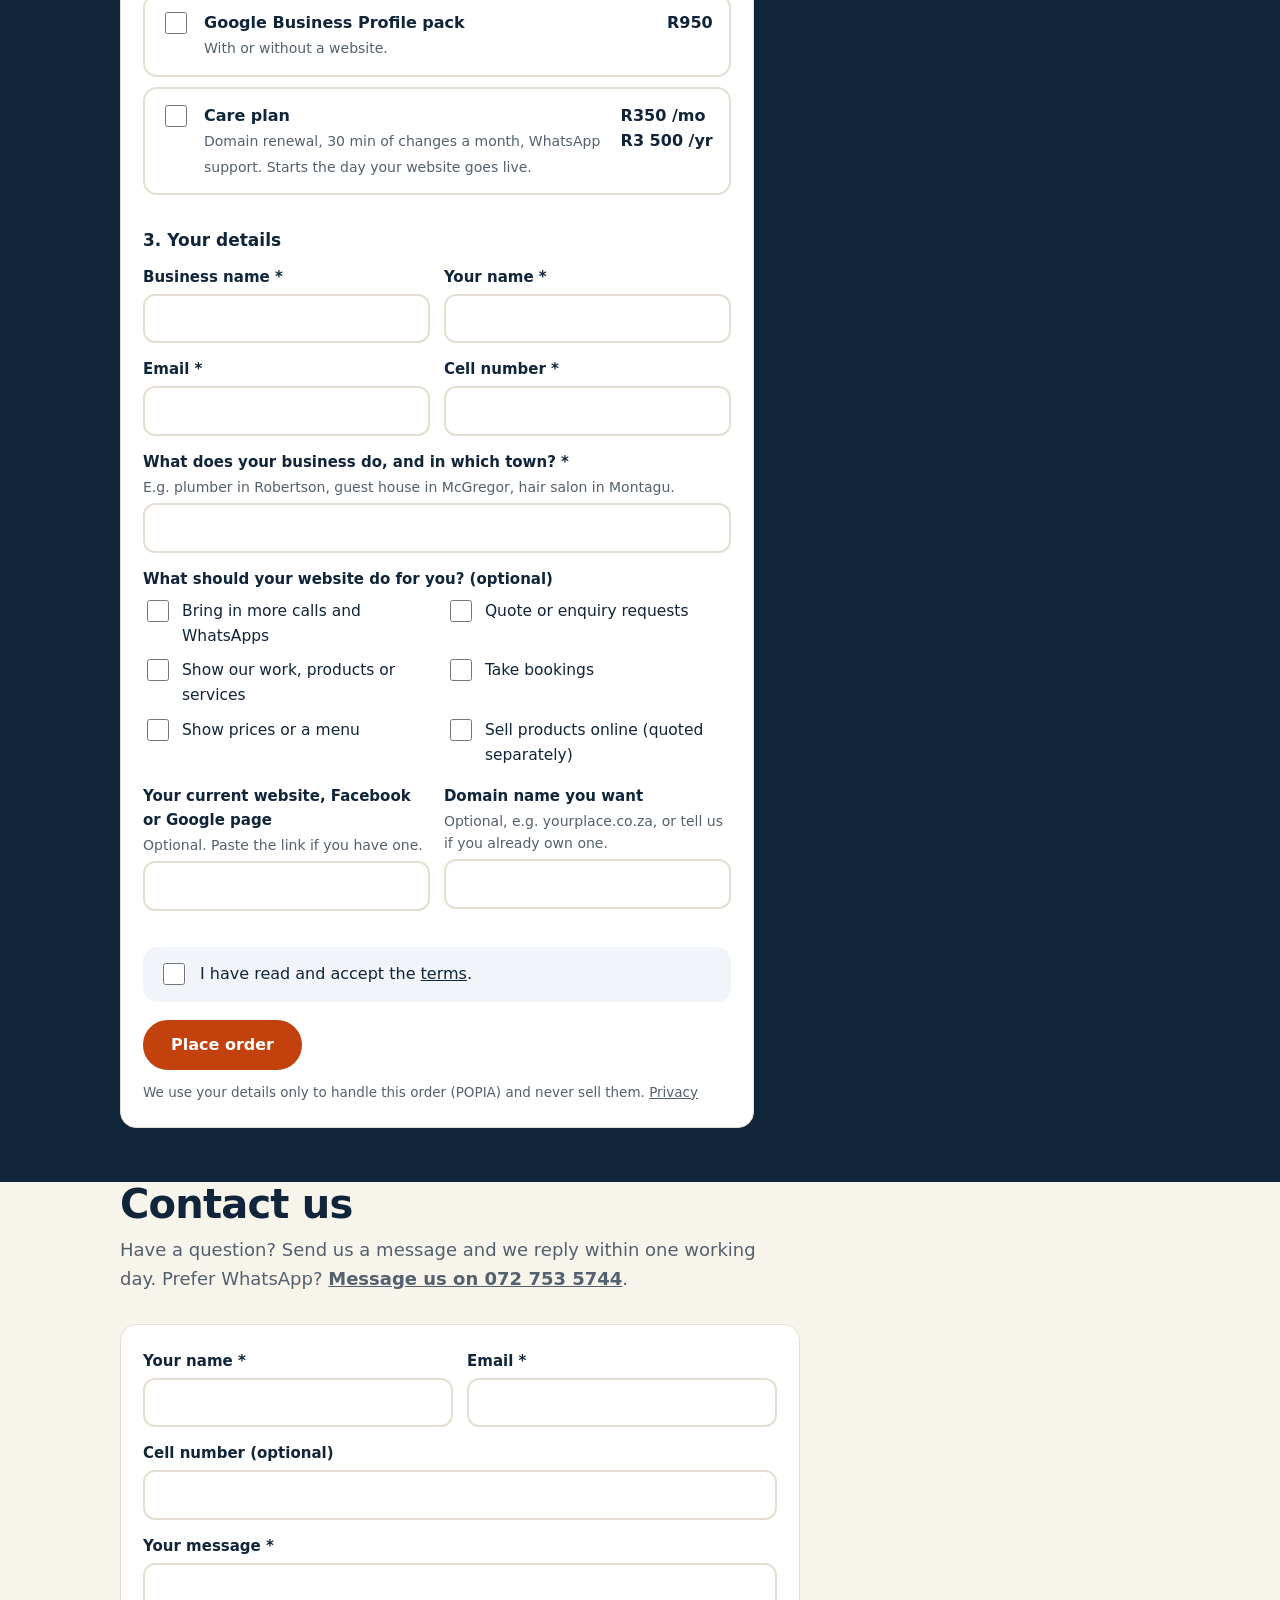
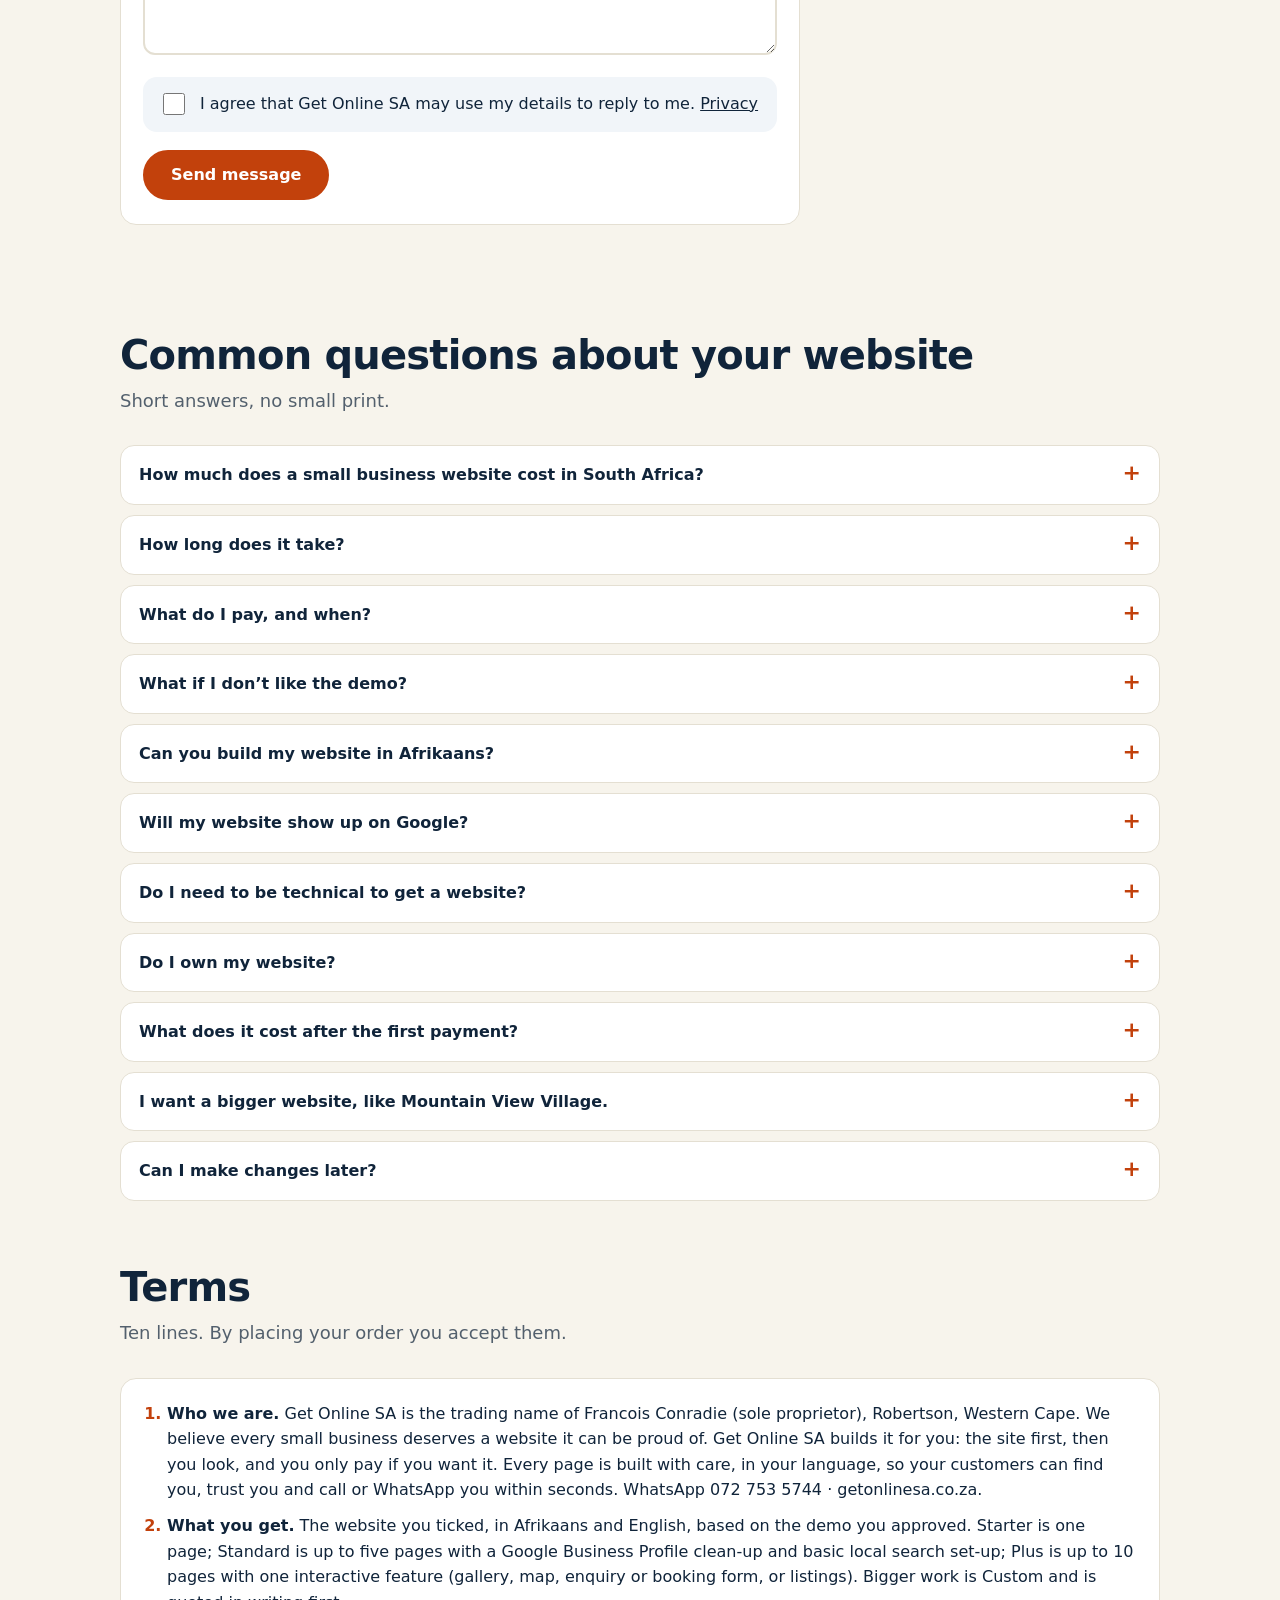
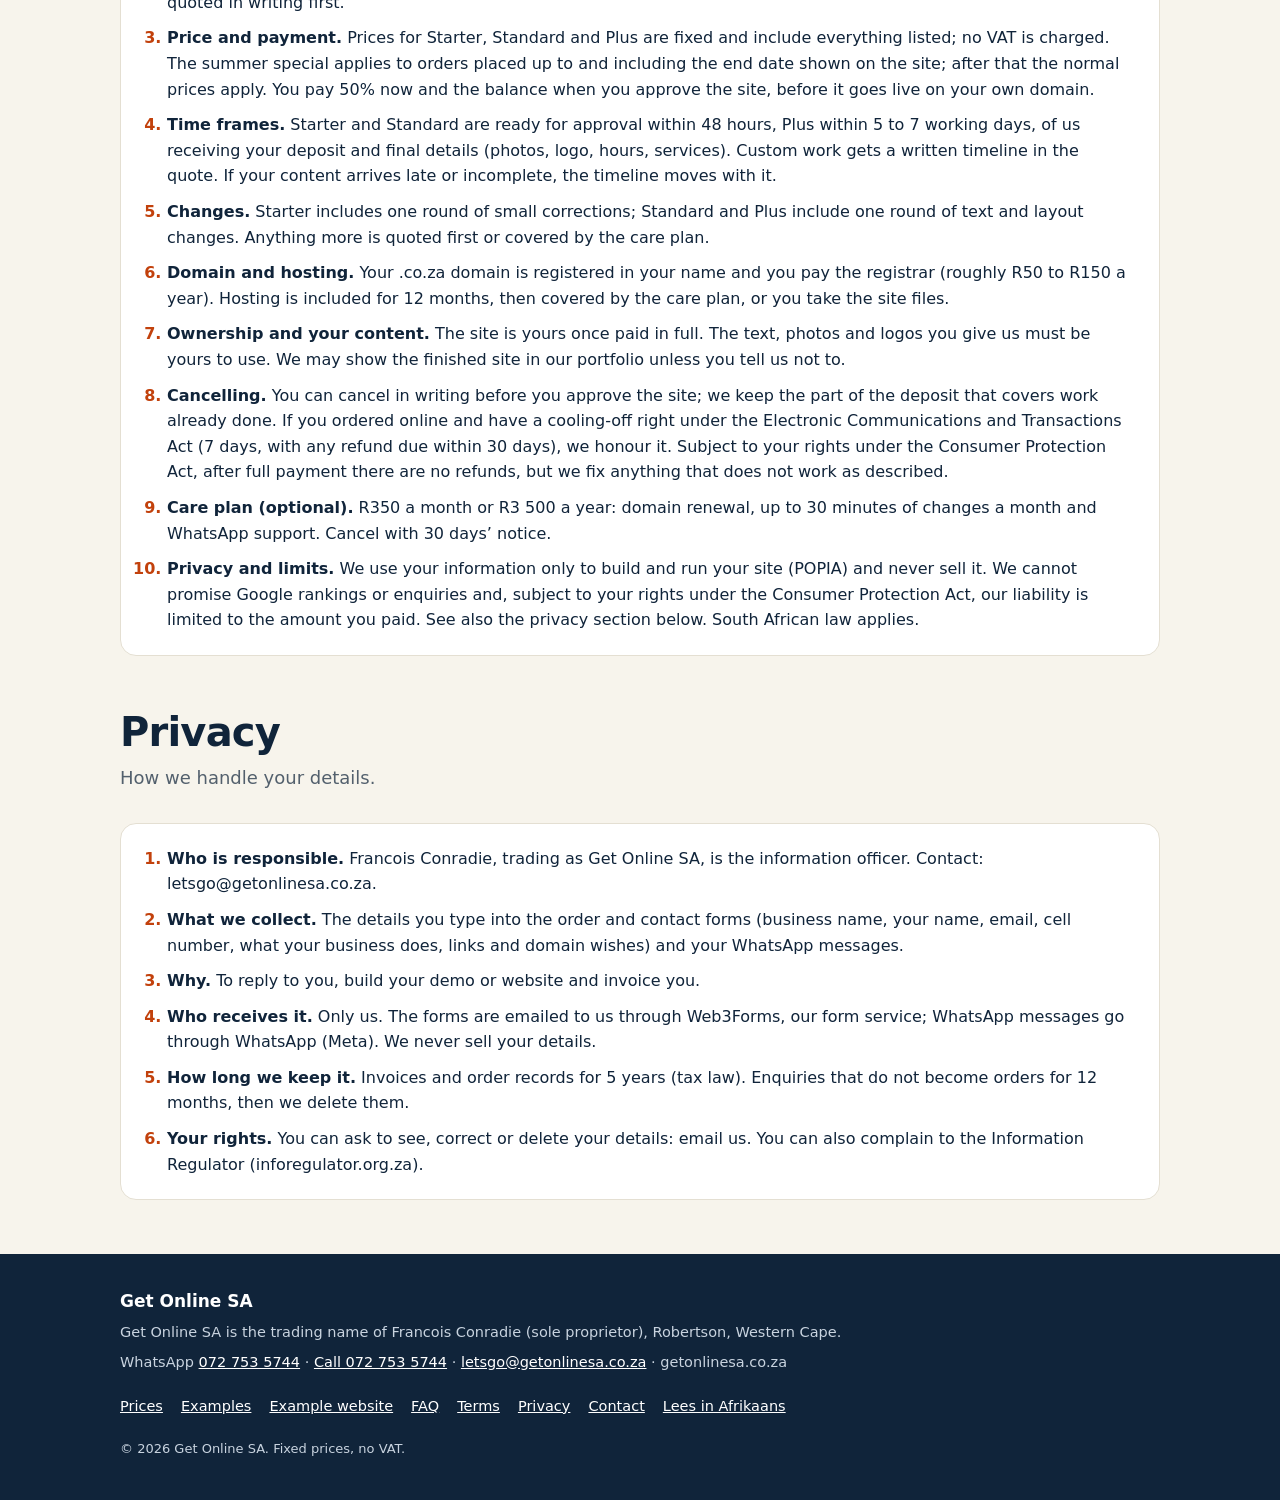
==== commit 3497faf0: "Remove WhatsApp Business catalogue from the Google pack (EN and AF) Co-Authored-By: Claude Sonnet 5." ====
--- a/index.html
+++ b/index.html
@@ -397,7 +397,7 @@
         <h3>Google pack and care plan</h3>
         <div class="price">R950 <small>Google pack</small></div>
         <ul>
-          <li>Google Business Profile and WhatsApp Business catalogue set up properly</li>
+          <li>Google Business Profile set up properly</li>
           <li><strong>Care plan R350 a month or R3&nbsp;500 a year:</strong> domain renewal, up to 30 minutes of changes a month, WhatsApp support</li>
         </ul>
         <div class="addbox">
@@ -477,7 +477,7 @@
 
         <fieldset>
           <legend>2. Extras (optional)</legend>
-          <label class="opt"><input type="checkbox" id="p_gbp" name="gbp" data-extra="gbp"><span><span class="t">Google Business Profile pack</span><br><span class="d">Plus WhatsApp Business catalogue. With or without a website.</span></span><span class="p">R950</span></label>
+          <label class="opt"><input type="checkbox" id="p_gbp" name="gbp" data-extra="gbp"><span><span class="t">Google Business Profile pack</span><br><span class="d">With or without a website.</span></span><span class="p">R950</span></label>
           <label class="opt"><input type="checkbox" id="c_care" name="care" data-extra="care"><span><span class="t">Care plan</span><br><span class="d">Domain renewal, 30 min of changes a month, WhatsApp support. Starts the day your website goes live.</span></span><span class="p">R350 /mo<br>R3&nbsp;500 /yr</span></label>
           <div class="termsel" id="careTerm" hidden>
             <label><input type="radio" name="care_term" value="m" checked><span>Monthly R350</span></label>
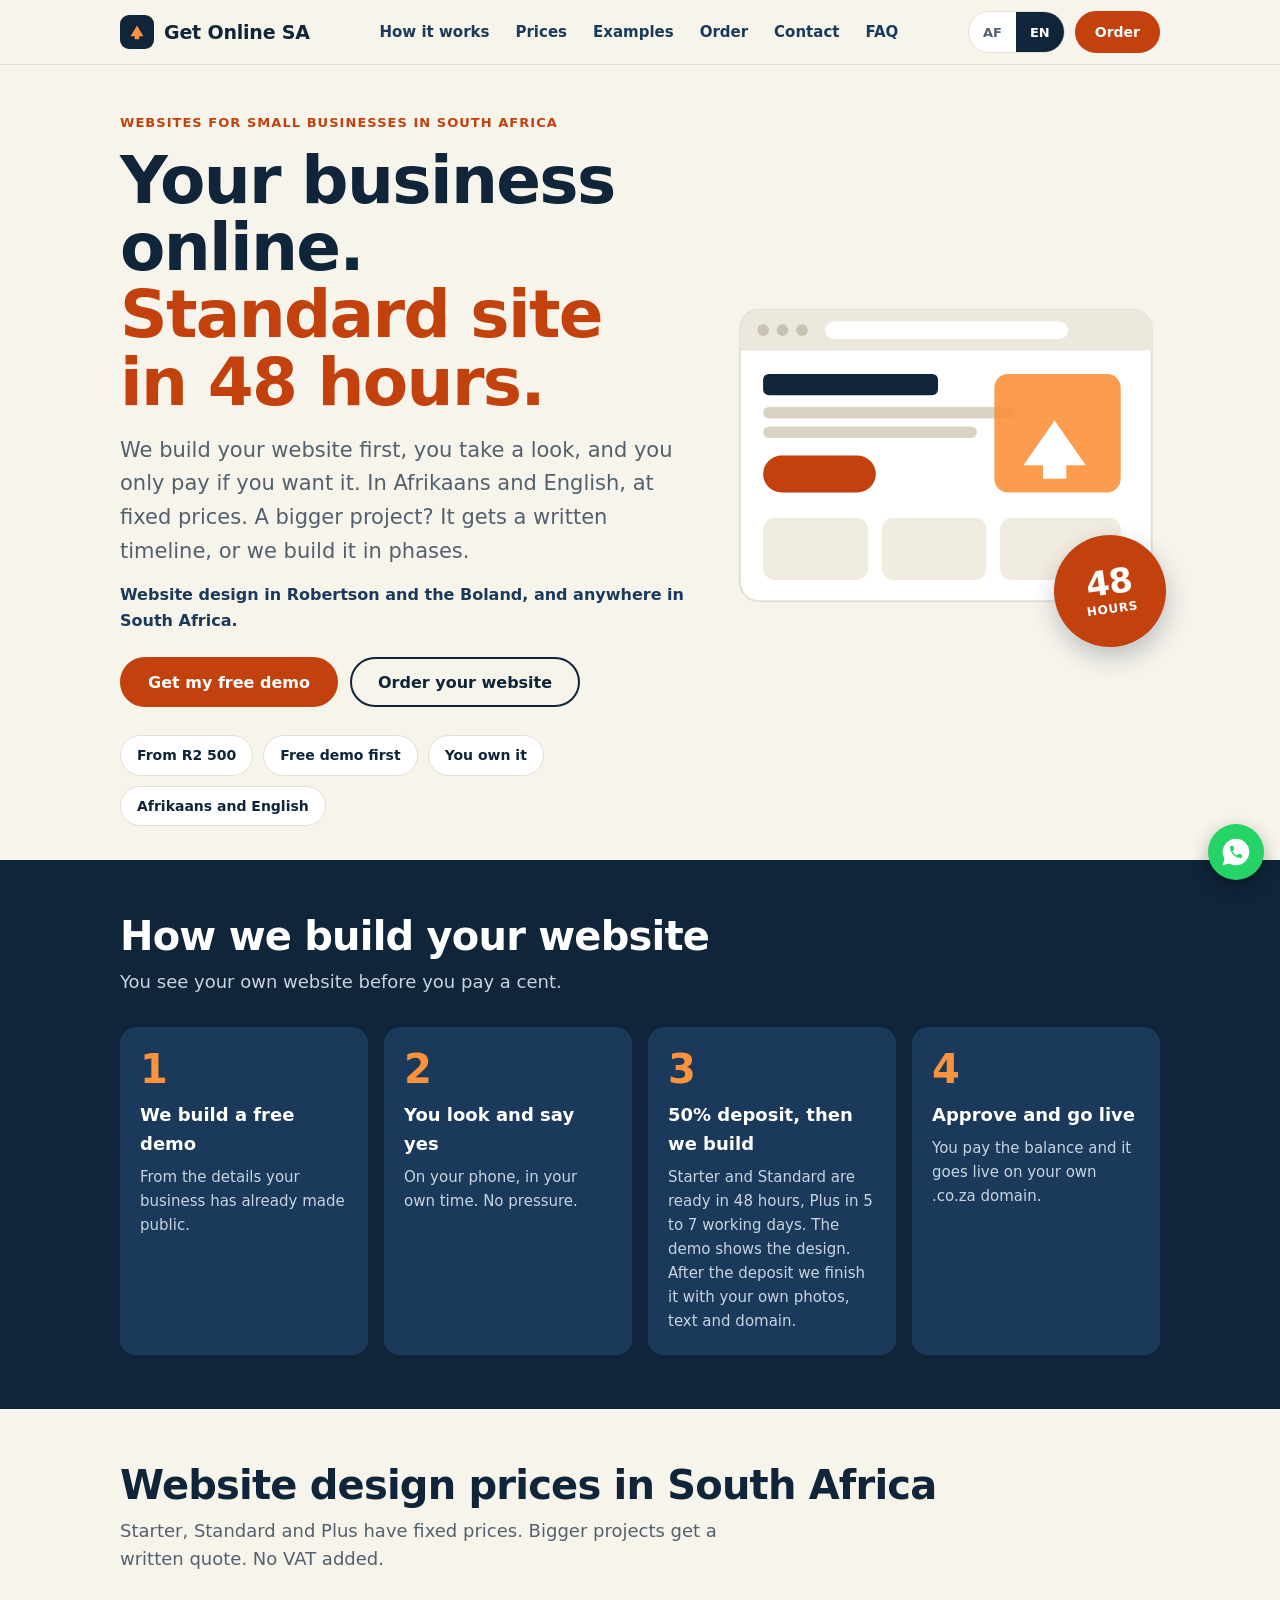
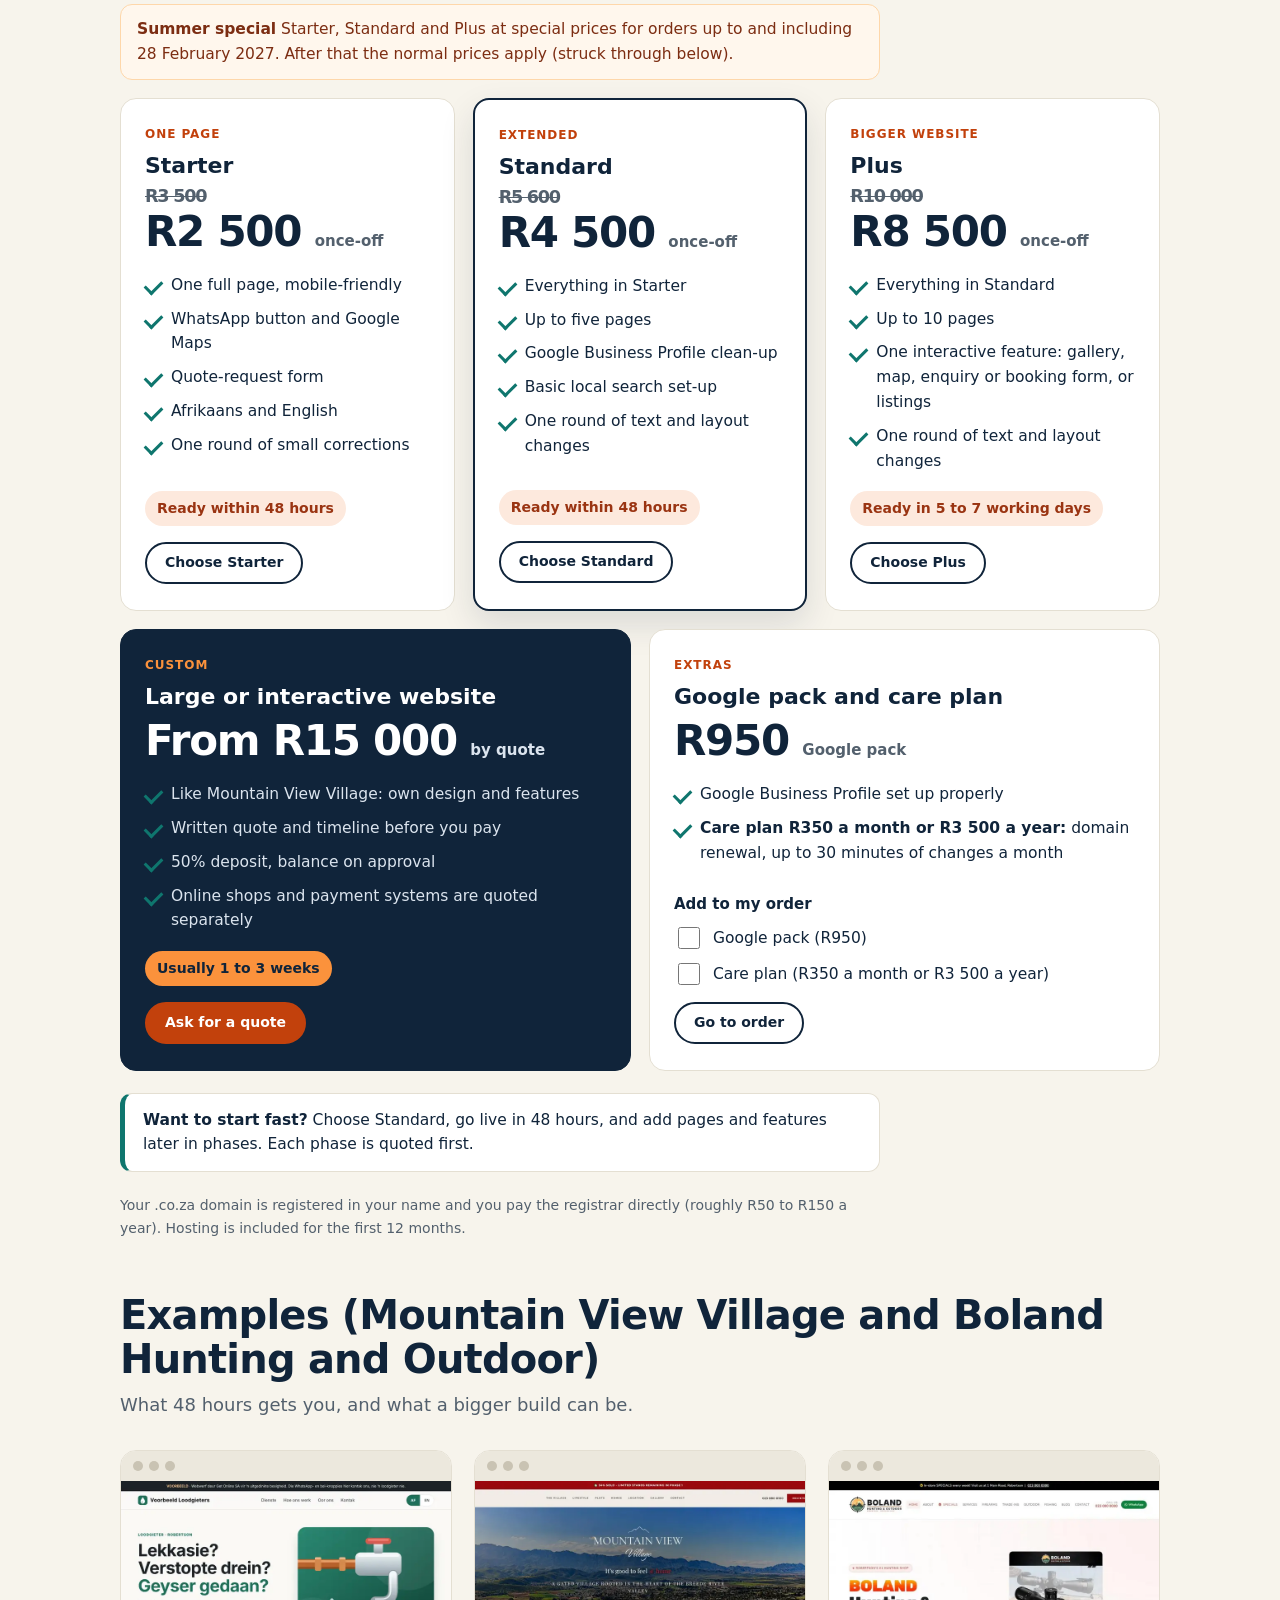
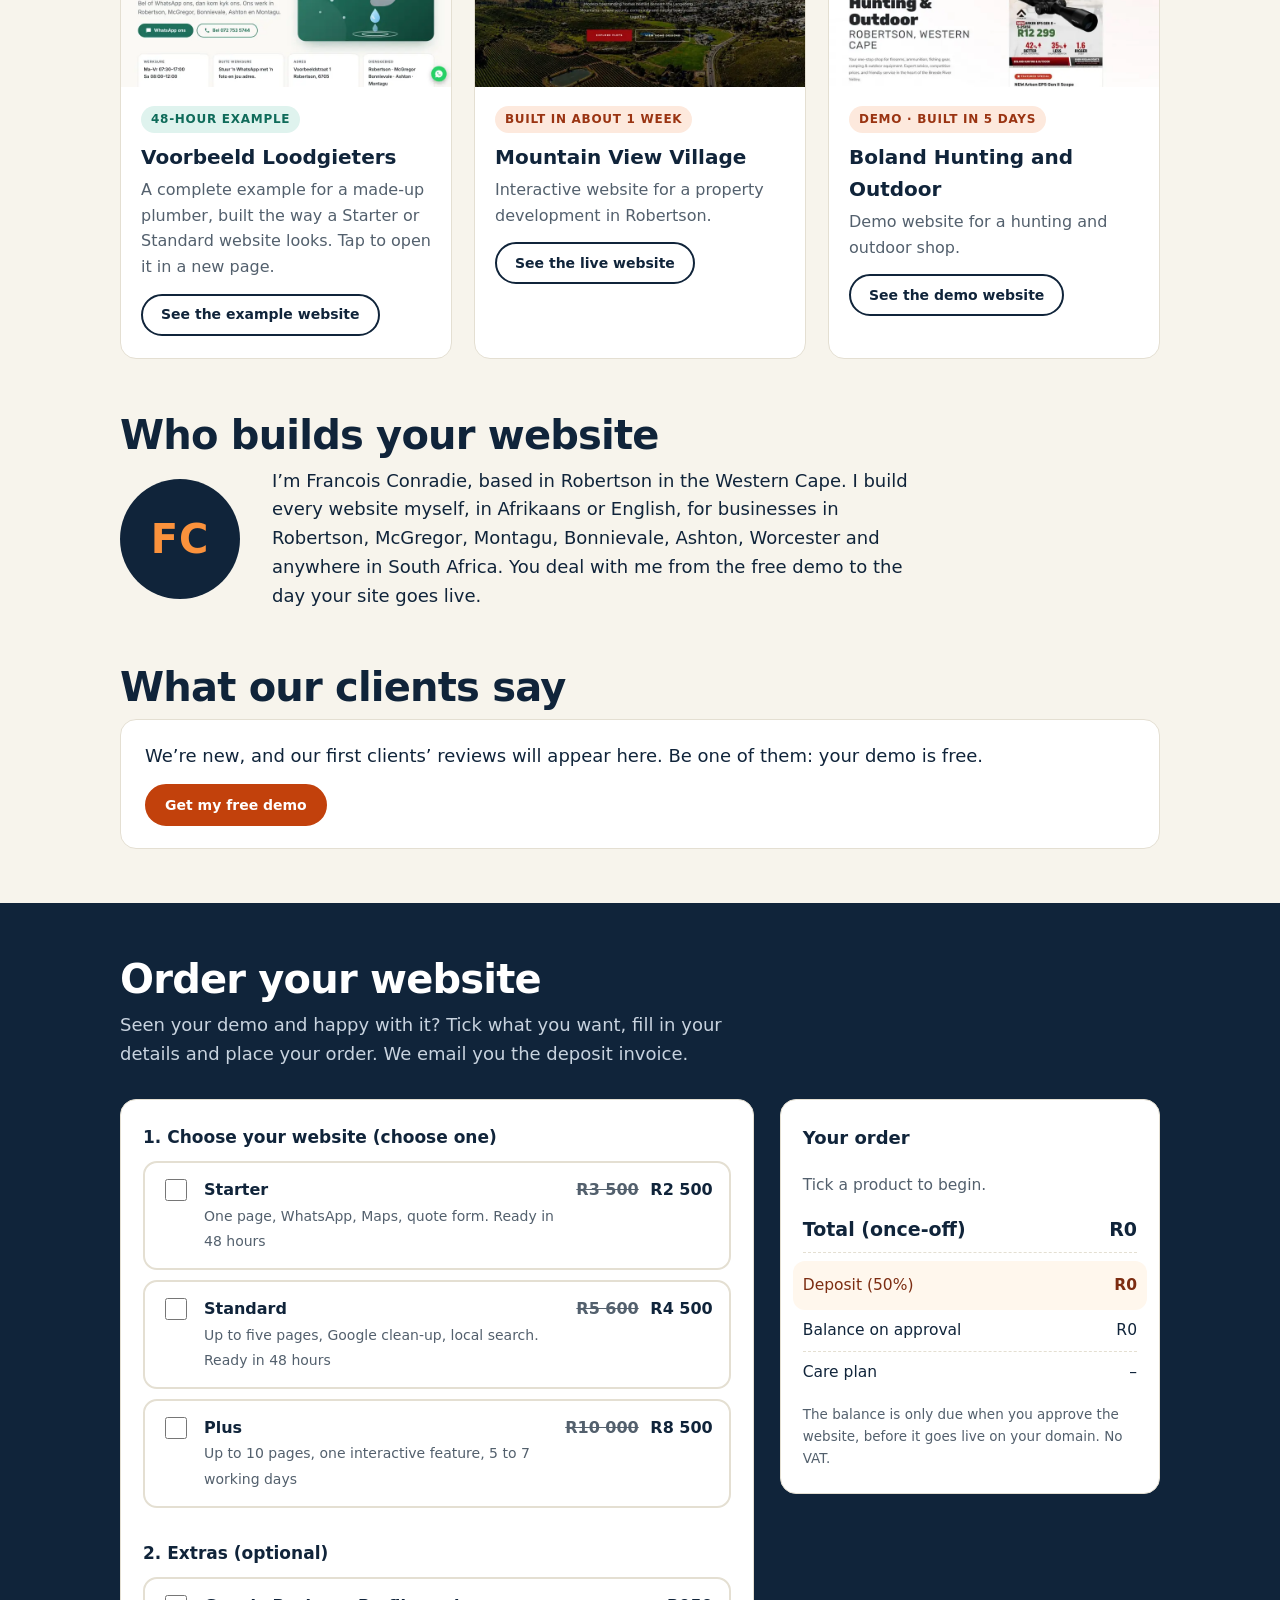
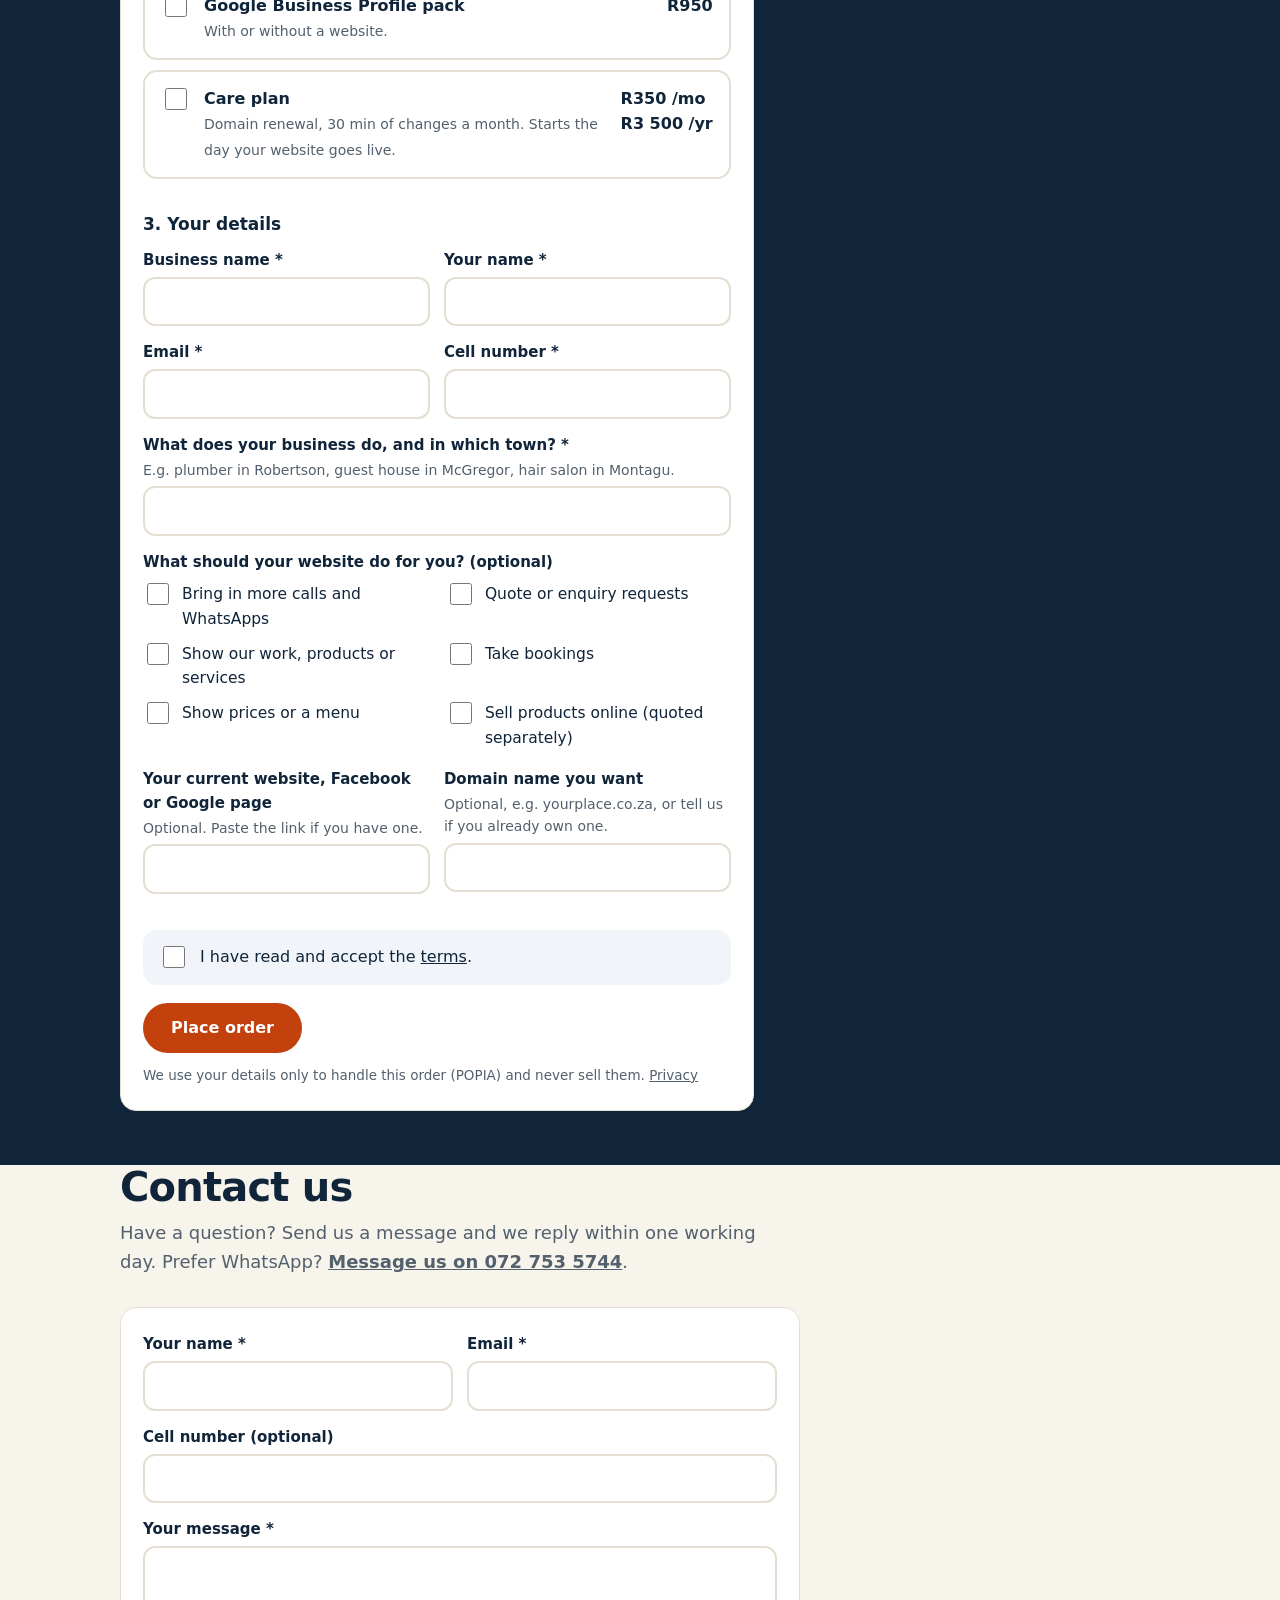
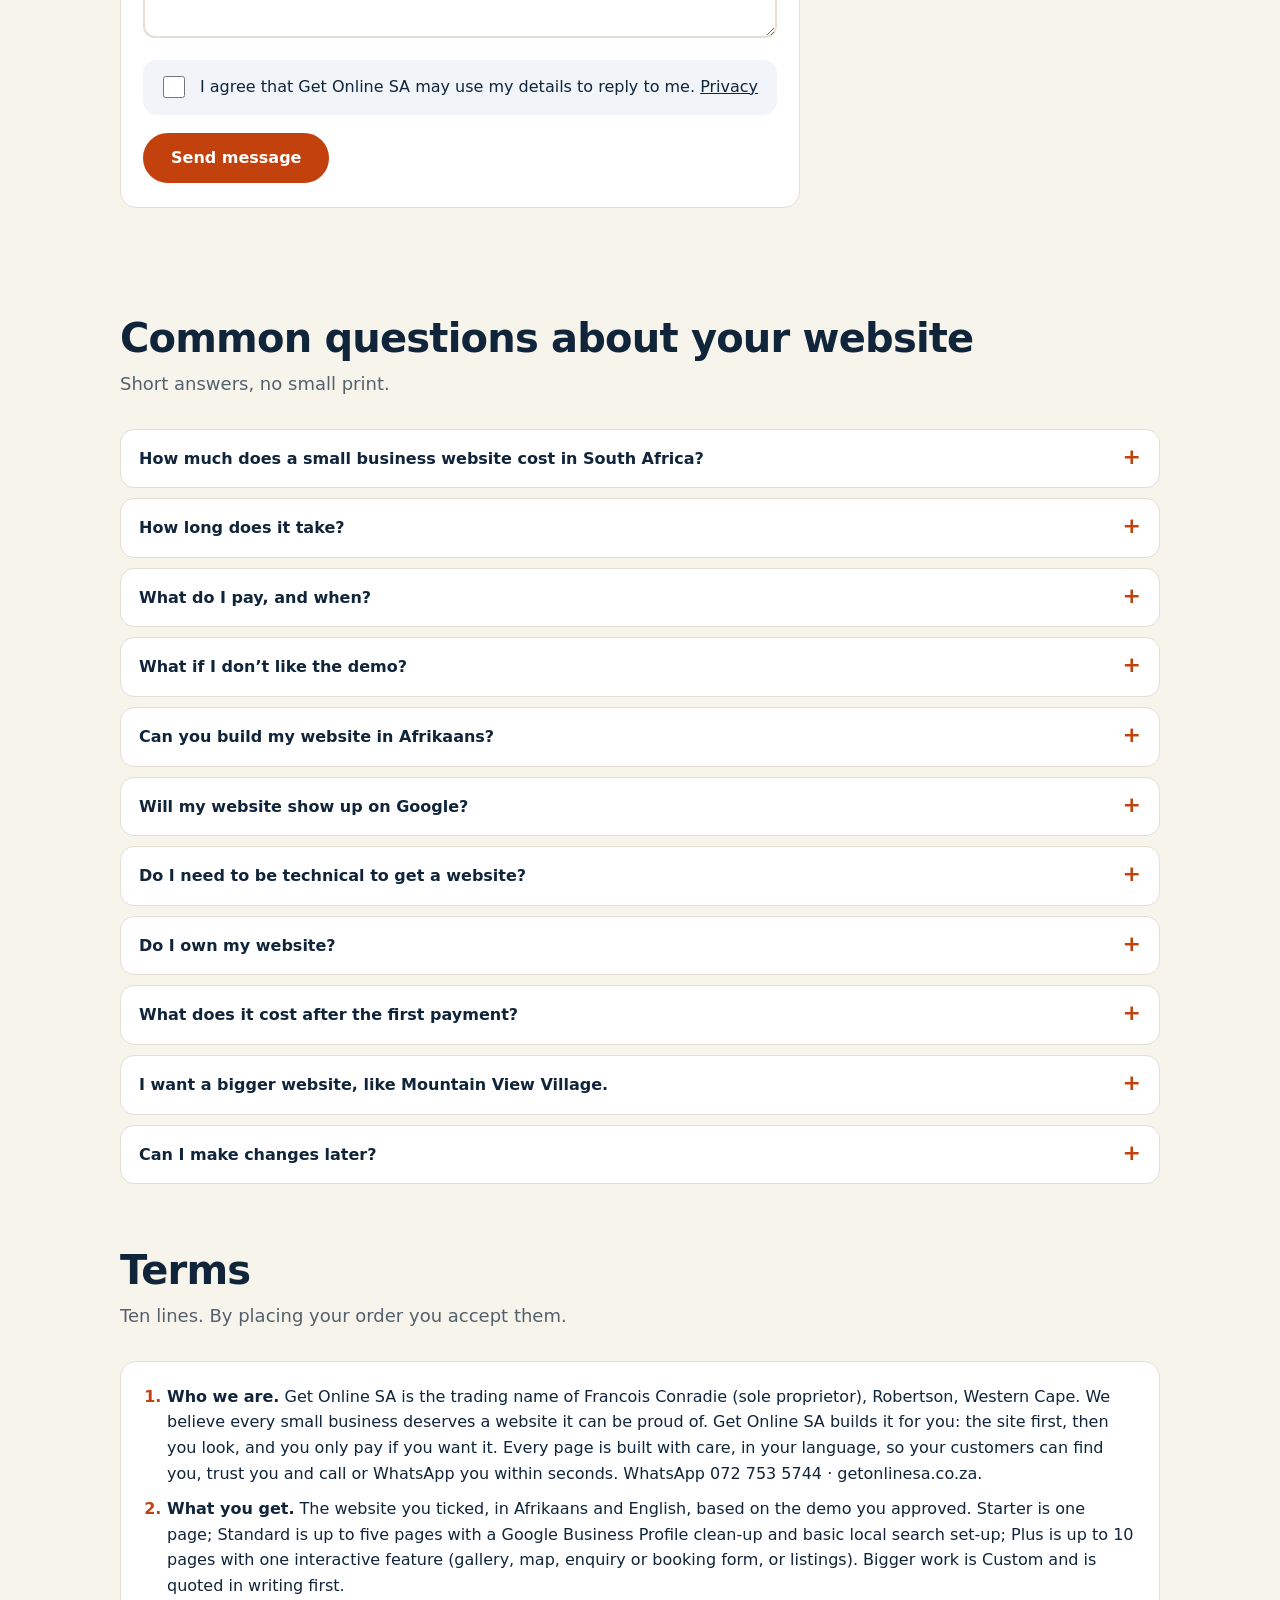
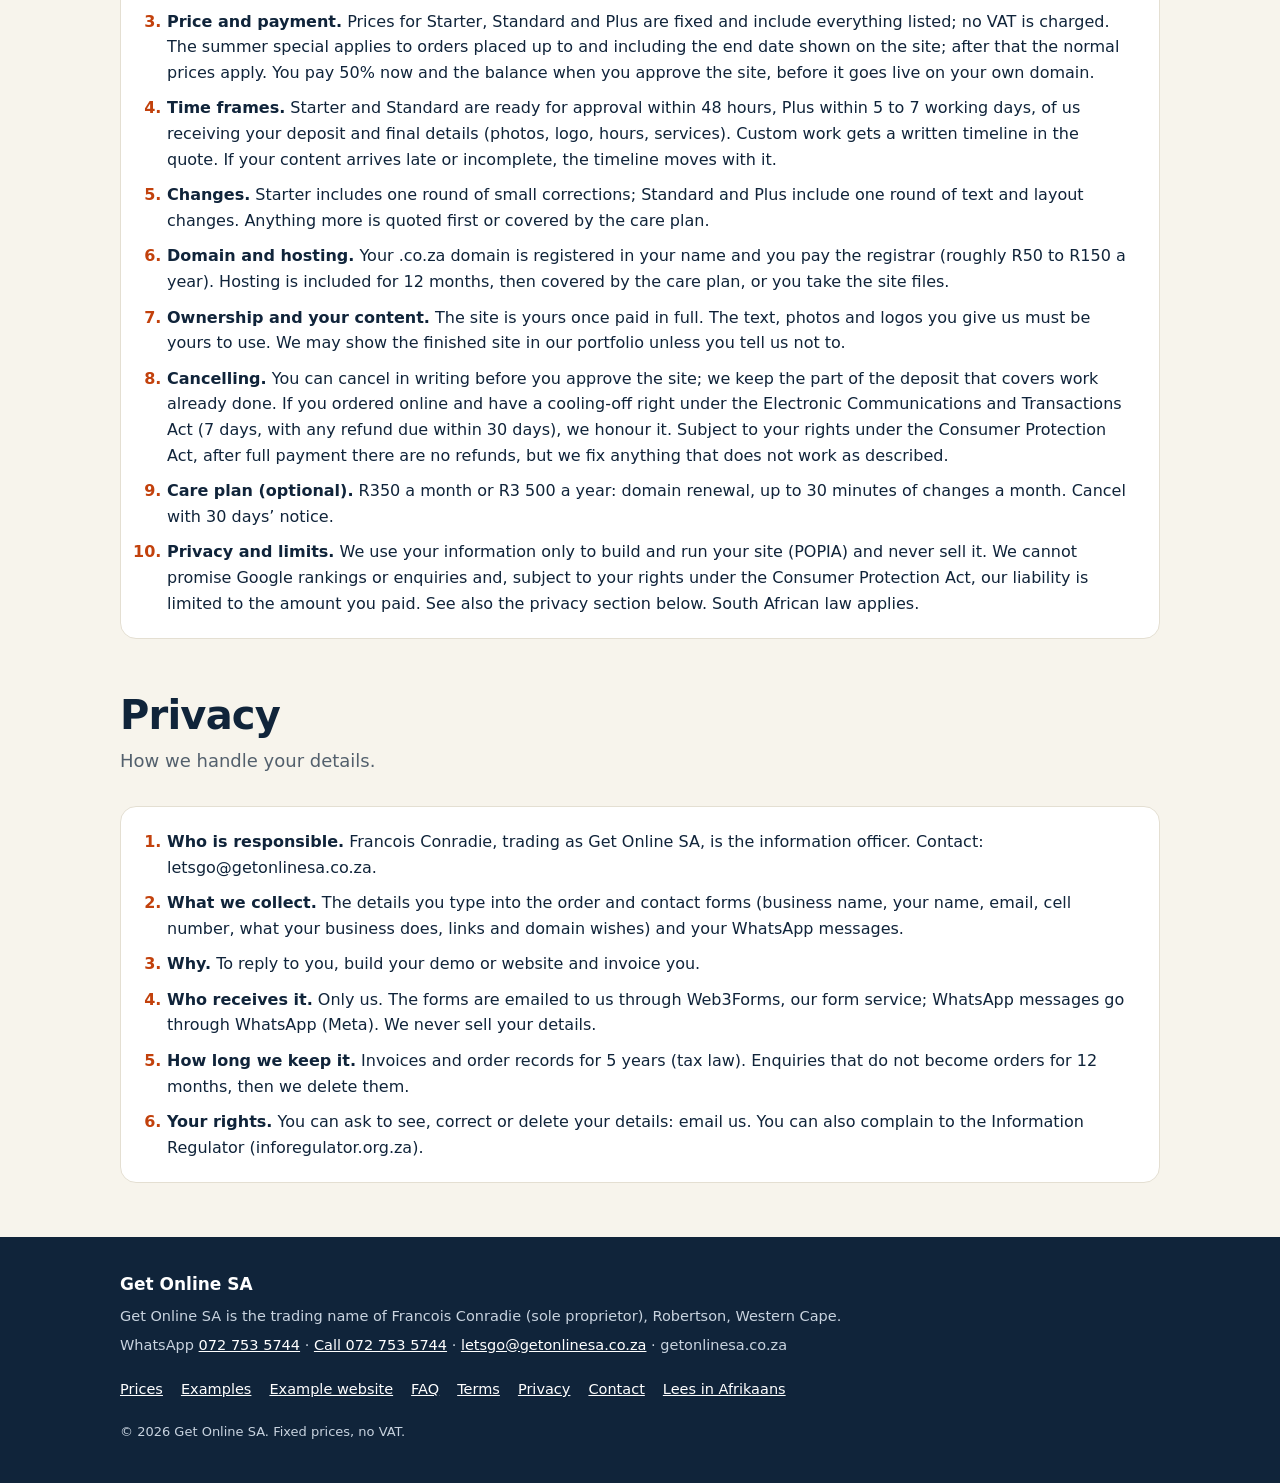
==== commit 56453d19: "Remove WhatsApp support from the care plan (EN and AF: card, order form, terms) Co-Authored-By: Clau" ====
--- a/index.html
+++ b/index.html
@@ -398,7 +398,7 @@
         <div class="price">R950 <small>Google pack</small></div>
         <ul>
           <li>Google Business Profile set up properly</li>
-          <li><strong>Care plan R350 a month or R3&nbsp;500 a year:</strong> domain renewal, up to 30 minutes of changes a month, WhatsApp support</li>
+          <li><strong>Care plan R350 a month or R3&nbsp;500 a year:</strong> domain renewal, up to 30 minutes of changes a month</li>
         </ul>
         <div class="addbox">
           <strong>Add to my order</strong>
@@ -478,7 +478,7 @@
         <fieldset>
           <legend>2. Extras (optional)</legend>
           <label class="opt"><input type="checkbox" id="p_gbp" name="gbp" data-extra="gbp"><span><span class="t">Google Business Profile pack</span><br><span class="d">With or without a website.</span></span><span class="p">R950</span></label>
-          <label class="opt"><input type="checkbox" id="c_care" name="care" data-extra="care"><span><span class="t">Care plan</span><br><span class="d">Domain renewal, 30 min of changes a month, WhatsApp support. Starts the day your website goes live.</span></span><span class="p">R350 /mo<br>R3&nbsp;500 /yr</span></label>
+          <label class="opt"><input type="checkbox" id="c_care" name="care" data-extra="care"><span><span class="t">Care plan</span><br><span class="d">Domain renewal, 30 min of changes a month. Starts the day your website goes live.</span></span><span class="p">R350 /mo<br>R3&nbsp;500 /yr</span></label>
           <div class="termsel" id="careTerm" hidden>
             <label><input type="radio" name="care_term" value="m" checked><span>Monthly R350</span></label>
             <label><input type="radio" name="care_term" value="y"><span>Yearly R3&nbsp;500</span></label>
@@ -600,7 +600,7 @@
         <li><strong>Domain and hosting.</strong> Your .co.za domain is registered in your name and you pay the registrar (roughly R50 to R150 a year). Hosting is included for 12 months, then covered by the care plan, or you take the site files.</li>
         <li><strong>Ownership and your content.</strong> The site is yours once paid in full. The text, photos and logos you give us must be yours to use. We may show the finished site in our portfolio unless you tell us not to.</li>
         <li><strong>Cancelling.</strong> You can cancel in writing before you approve the site; we keep the part of the deposit that covers work already done. If you ordered online and have a cooling-off right under the Electronic Communications and Transactions Act (7 days, with any refund due within 30 days), we honour it. Subject to your rights under the Consumer Protection Act, after full payment there are no refunds, but we fix anything that does not work as described.</li>
-        <li><strong>Care plan (optional).</strong> R350 a month or R3&nbsp;500 a year: domain renewal, up to 30 minutes of changes a month and WhatsApp support. Cancel with 30 days’ notice.</li>
+        <li><strong>Care plan (optional).</strong> R350 a month or R3&nbsp;500 a year: domain renewal, up to 30 minutes of changes a month. Cancel with 30 days’ notice.</li>
         <li><strong>Privacy and limits.</strong> We use your information only to build and run your site (POPIA) and never sell it. We cannot promise Google rankings or enquiries and, subject to your rights under the Consumer Protection Act, our liability is limited to the amount you paid. See also the privacy section below. South African law applies.</li>
       </ol>
     </div>
@@ -720,7 +720,10 @@
 
   /* portfolio: clicking a card image opens that site in a new tab (the button below it is a normal link) */
   $$(".shot.link .strip").forEach(function(s){
-    s.addEventListener("click", function(){ window.open(s.getAttribute("data-url"), "_blank", "noopener"); });
+    s.addEventListener("click", function(){
+      var card = s.closest(".shot"), u = card && card.getAttribute("data-url");
+      if(u){ window.open(u, "_blank", "noopener"); }
+    });
   });
 
   /* Afrikaans browser on the English page: offer the Afrikaans page (never an automatic redirect) */
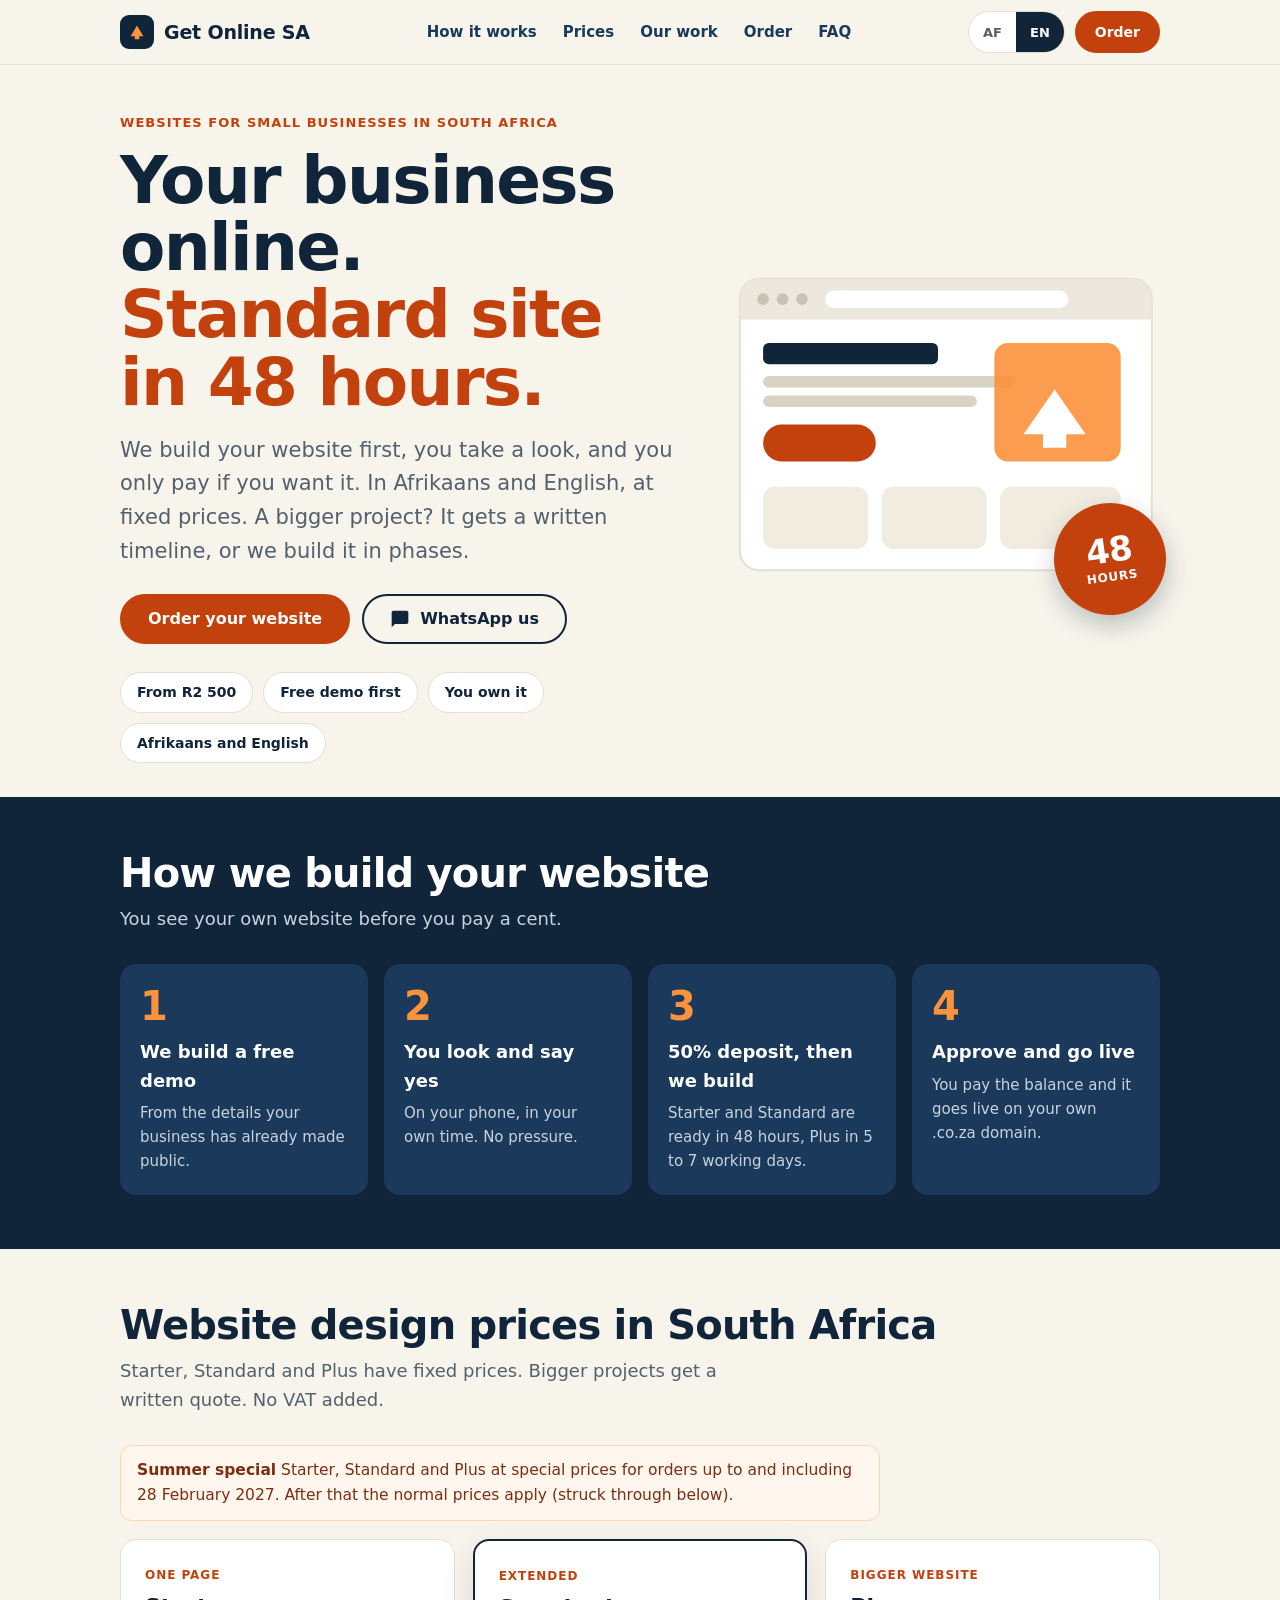
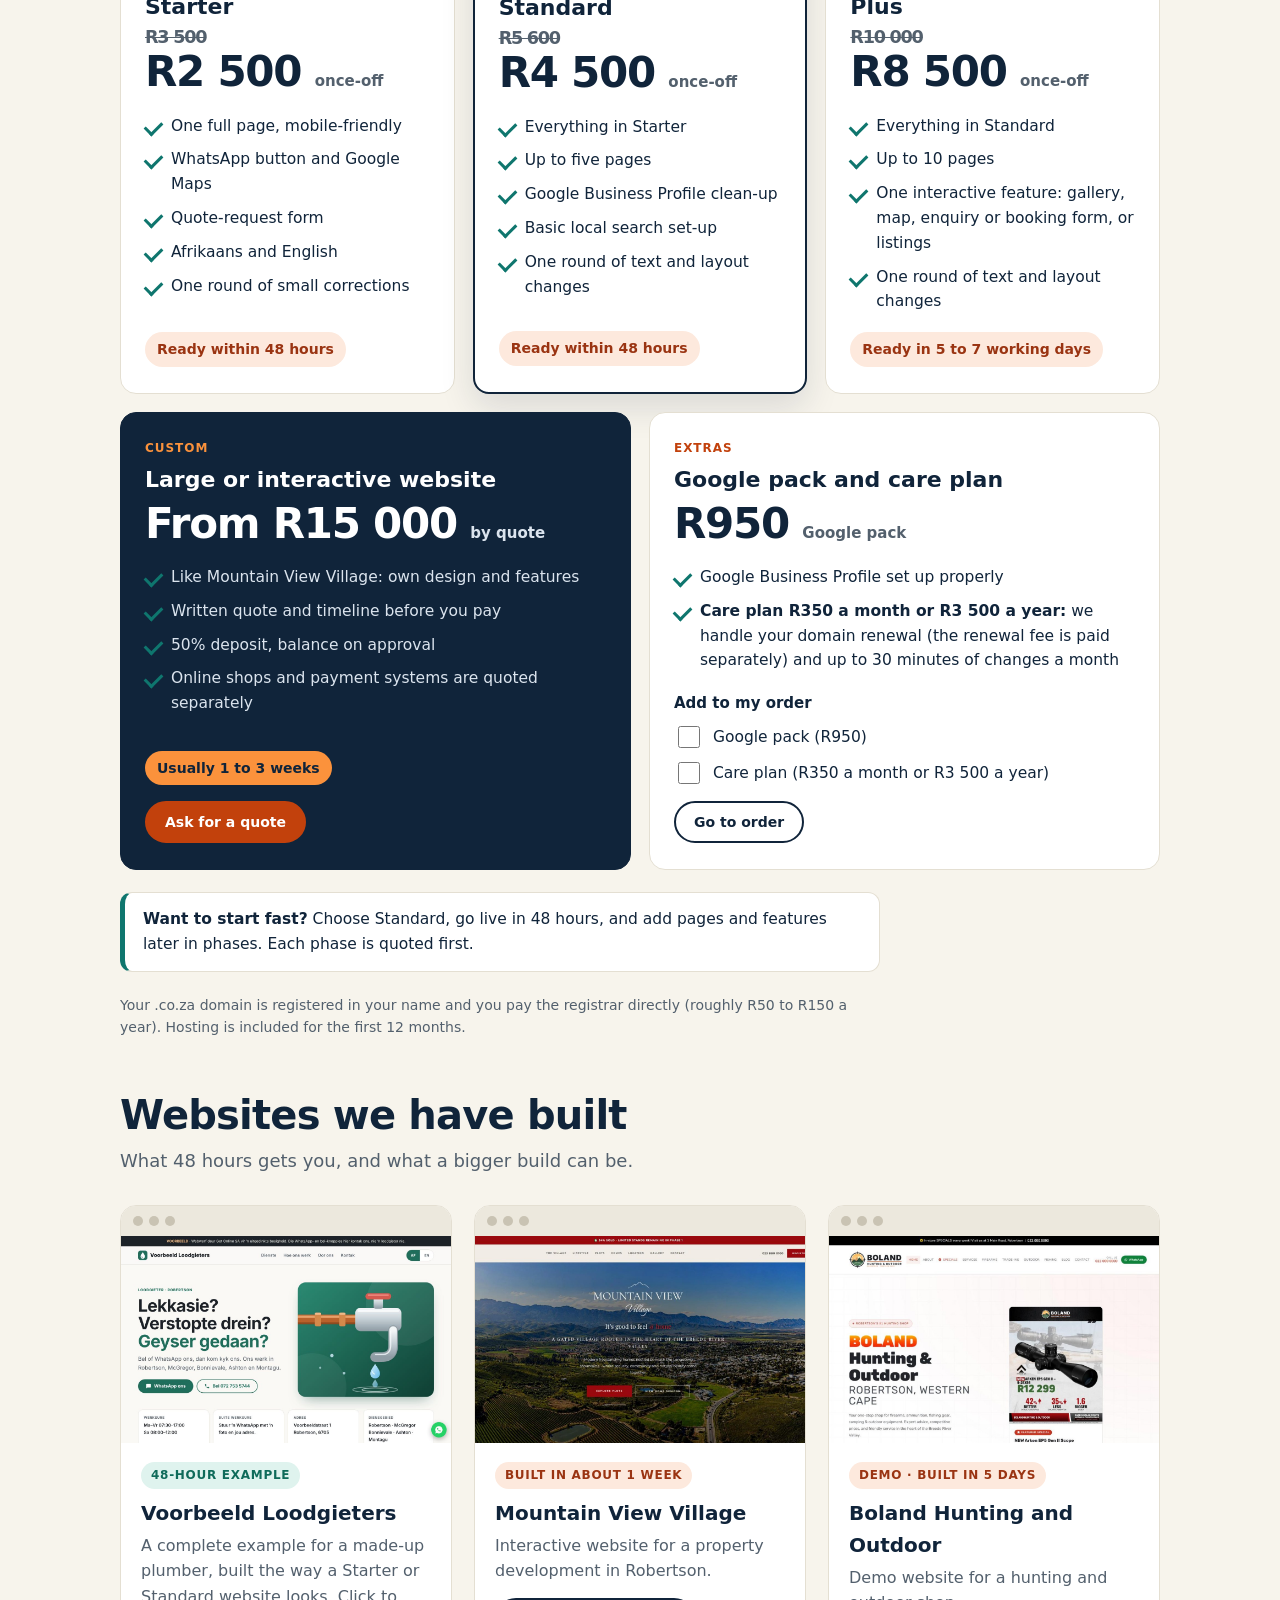
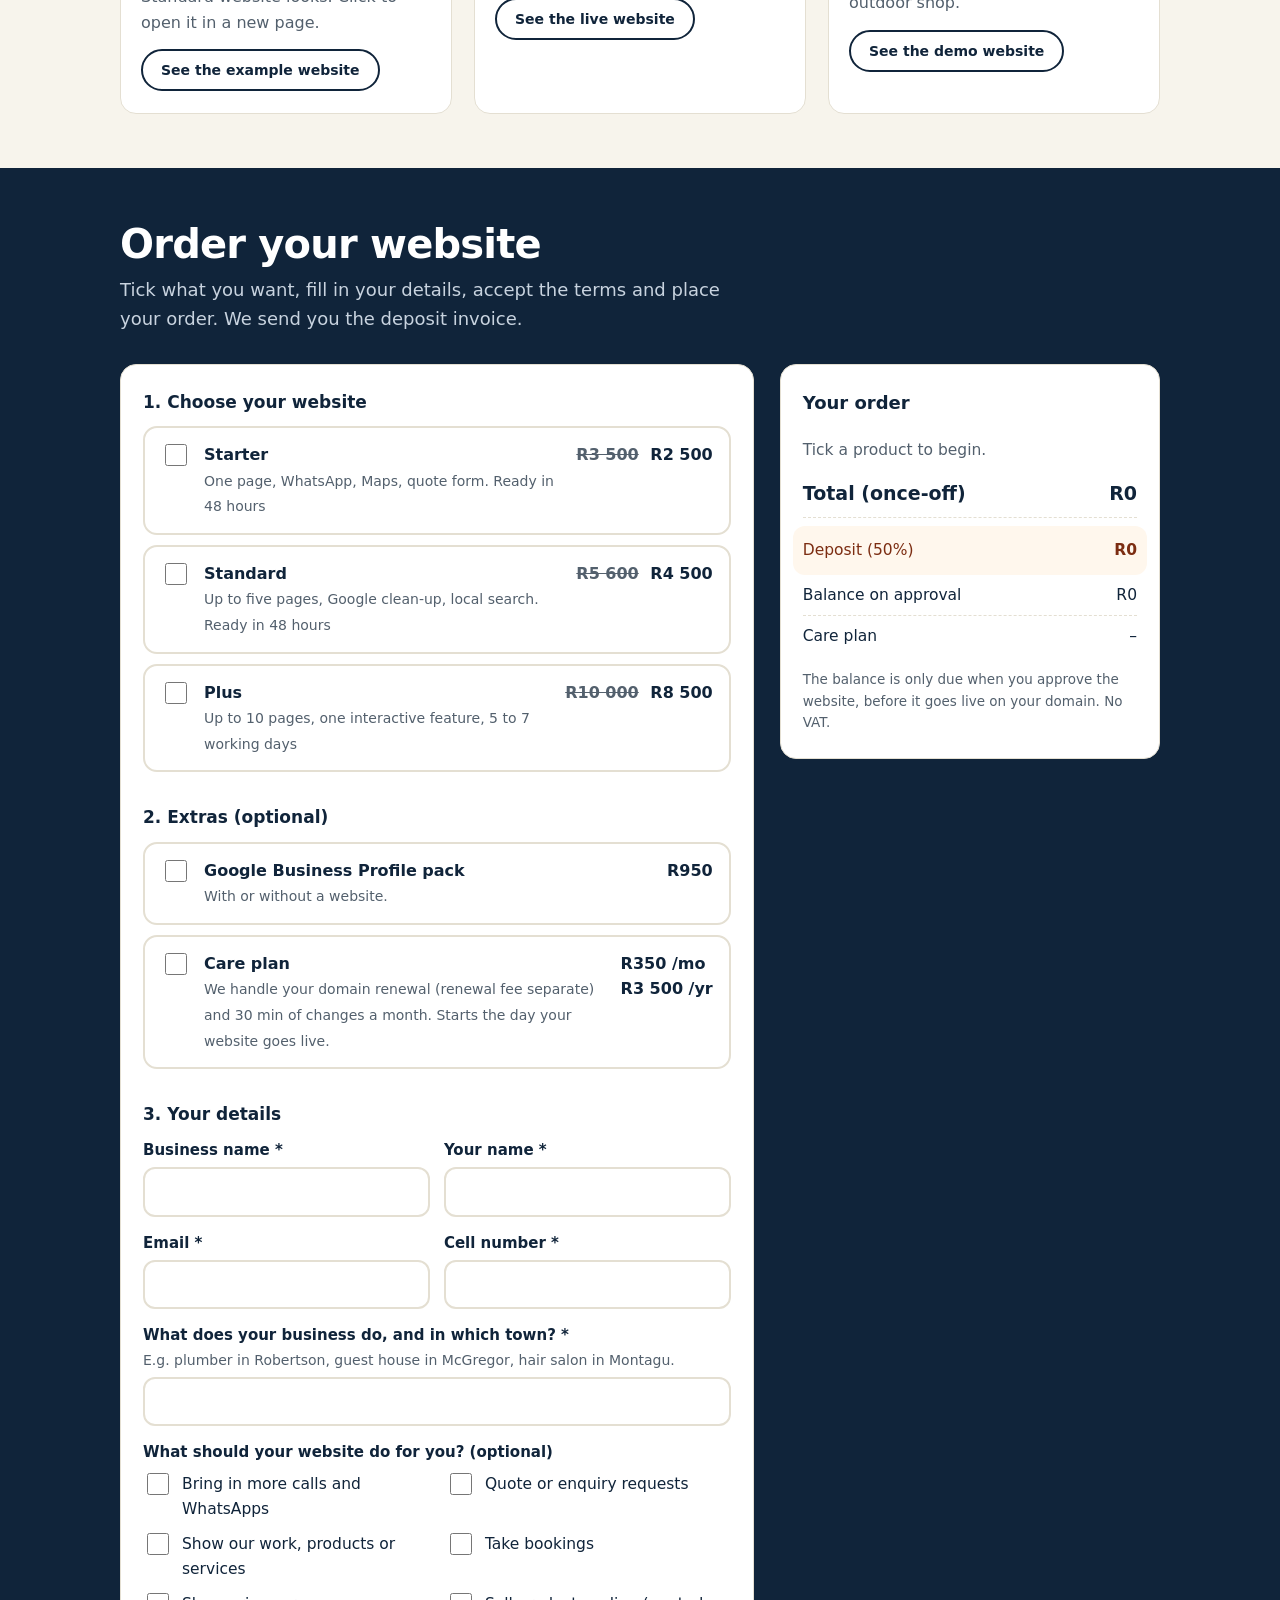
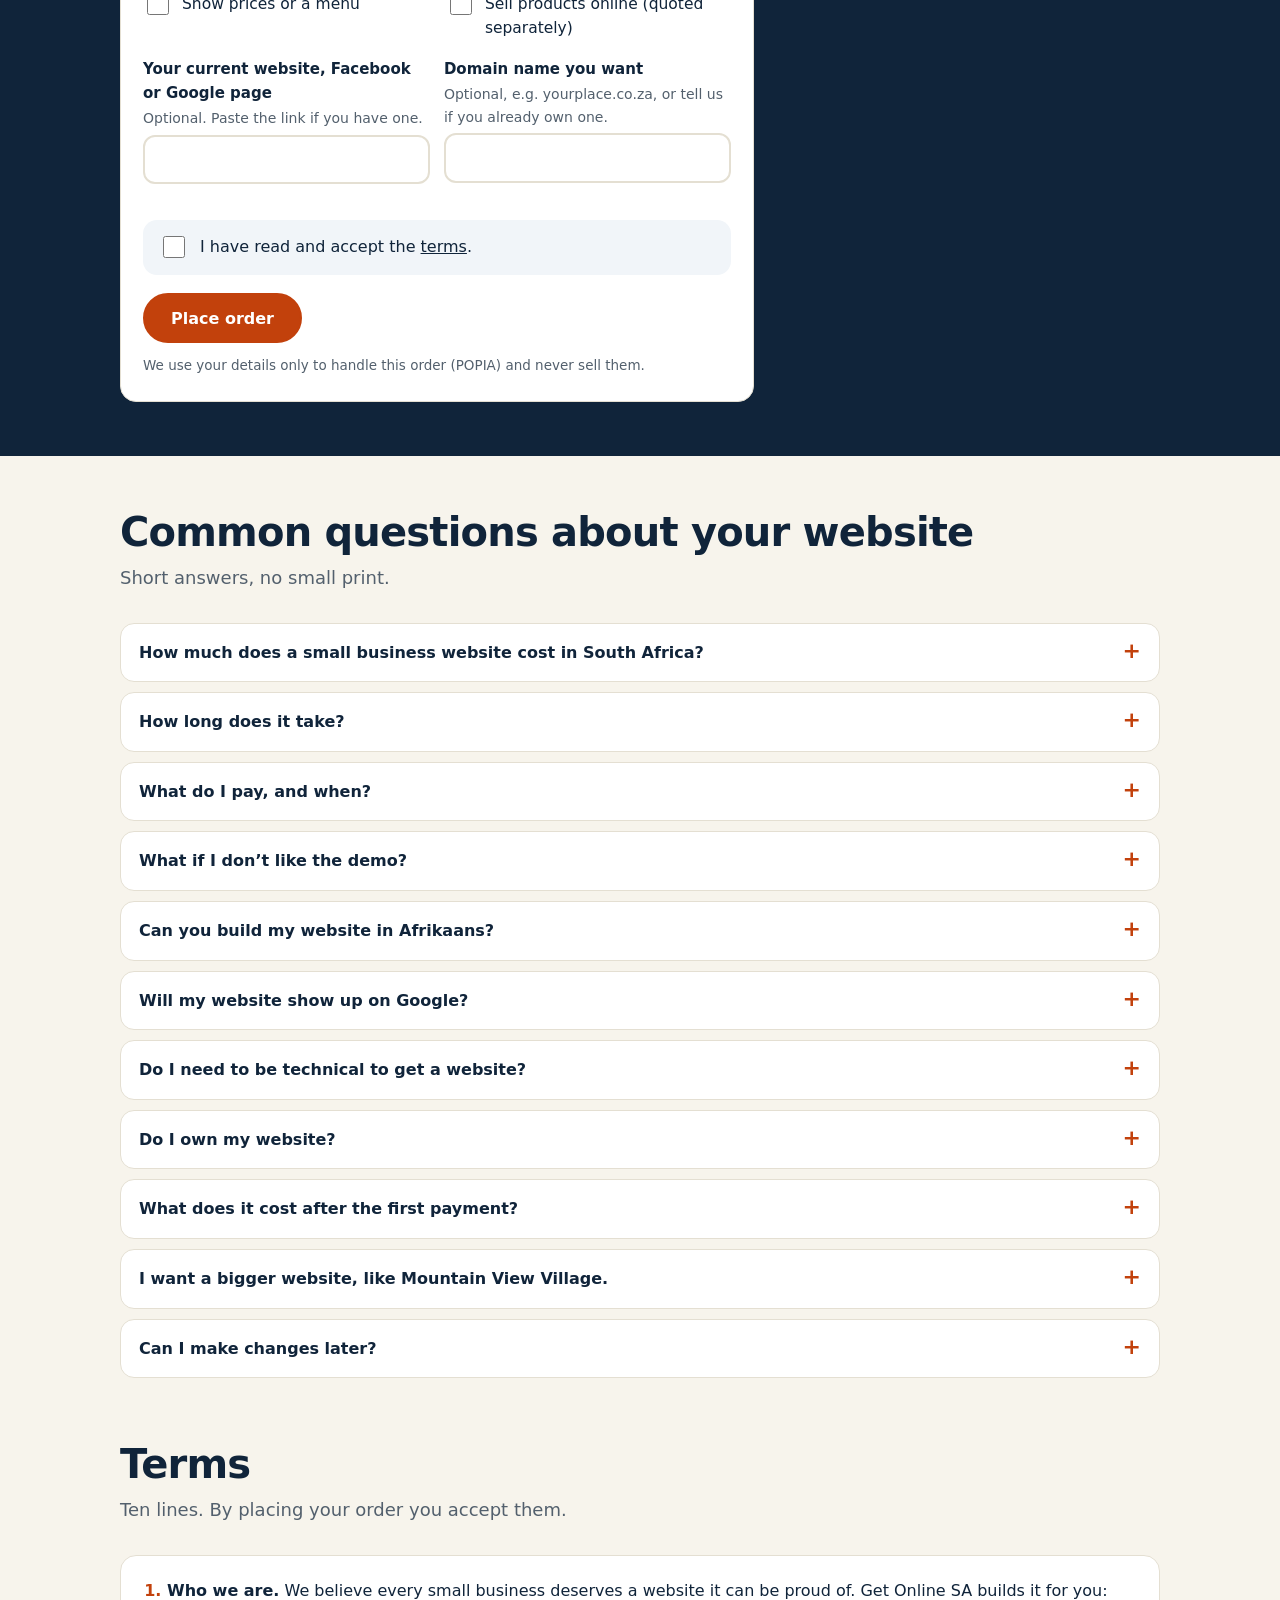
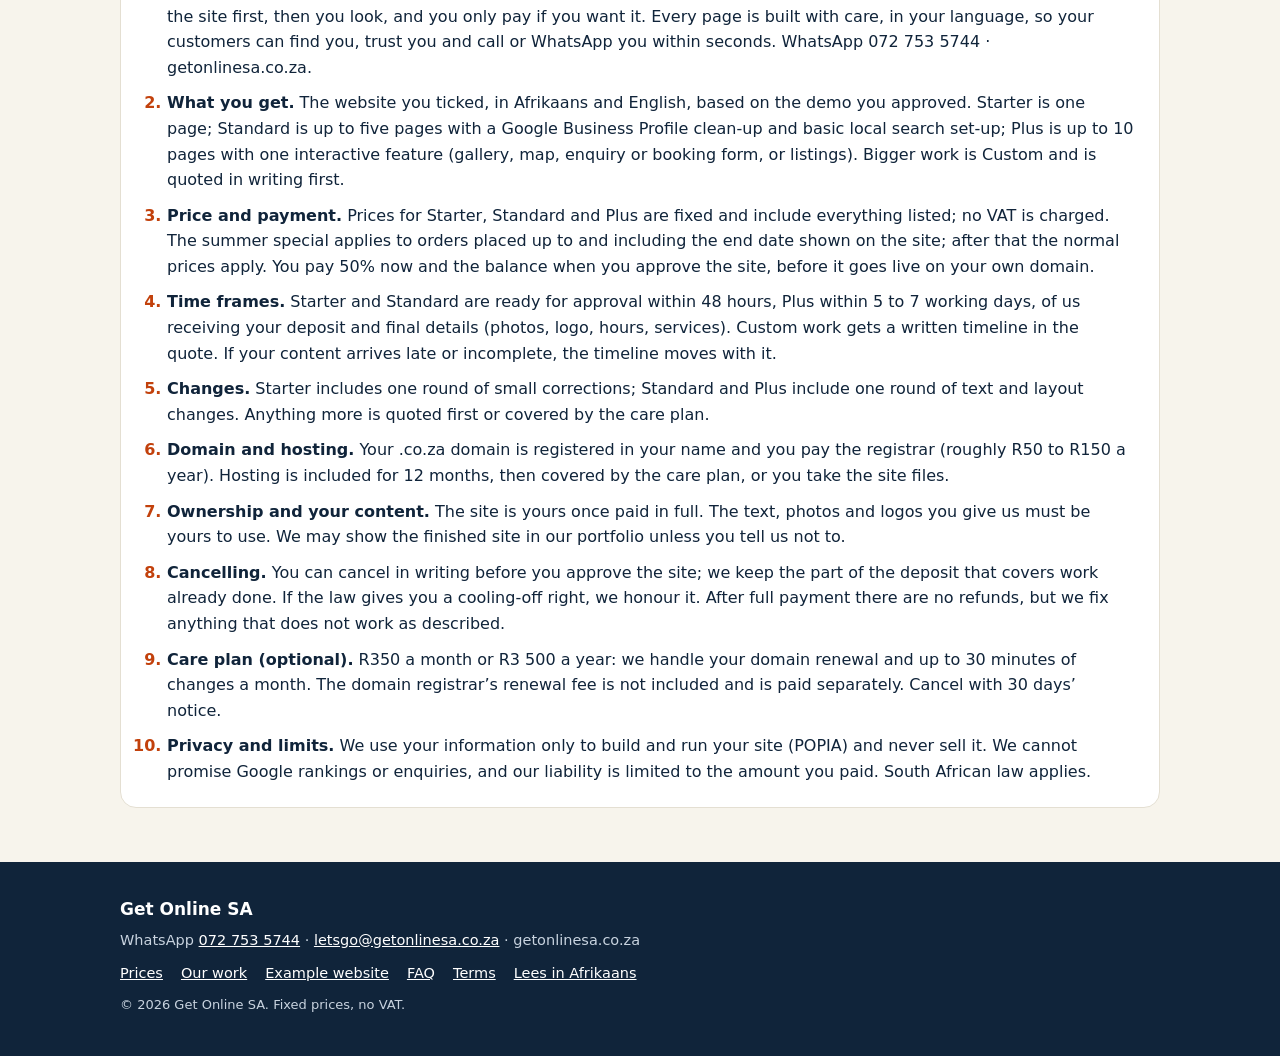
==== commit 5cae5ad0: "Care plan: domain renewal wording, remove WhatsApp support and catalogue; fix portfolio click handle" ====
--- a/index.html
+++ b/index.html
@@ -1,948 +1,786 @@
-<!doctype html>
-<html lang="en" data-lang="en" data-special="on">
-<head>
-<meta charset="utf-8">
-<meta name="viewport" content="width=device-width, initial-scale=1">
-<title>Small Business Website Design in South Africa | Get Online SA</title>
-<meta name="description" content="Get Online SA builds websites for small businesses in South Africa. Free demo first, pay only if you want it. Fixed prices, standard sites in 48 hours.">
-<meta name="robots" content="index,follow,max-image-preview:large,max-snippet:-1">
-<link rel="canonical" href="https://getonlinesa.co.za/">
-<link rel="alternate" hreflang="en" href="https://getonlinesa.co.za/">
-<link rel="alternate" hreflang="af" href="https://getonlinesa.co.za/af/">
-<link rel="alternate" hreflang="x-default" href="https://getonlinesa.co.za/">
-<meta name="theme-color" content="#10243a">
-<link rel="icon" href="/favicon.svg" type="image/svg+xml">
-<link rel="icon" href="/favicon.ico" sizes="48x48">
-<link rel="apple-touch-icon" href="/apple-touch-icon.png">
-<meta property="og:type" content="website">
-<meta property="og:site_name" content="Get Online SA">
-<meta property="og:title" content="Small Business Website Design in South Africa | Get Online SA">
-<meta property="og:description" content="We build your website first, you look, and you only pay if you want it. Fixed prices, standard websites in 48 hours.">
-<meta property="og:url" content="https://getonlinesa.co.za/">
-<meta property="og:locale" content="en_ZA">
-<meta property="og:locale:alternate" content="af_ZA">
-<meta property="og:image" content="https://getonlinesa.co.za/assets/og-en.jpg">
-<meta property="og:image:width" content="1200">
-<meta property="og:image:height" content="630">
-<meta property="og:image:alt" content="Get Online SA: websites for small businesses in South Africa. Free demo first, standard website in 48 hours.">
-<meta name="twitter:card" content="summary_large_image">
-<meta name="twitter:title" content="Small Business Website Design in South Africa | Get Online SA">
-<meta name="twitter:description" content="We build your website first, you look, and you only pay if you want it. Fixed prices, standard websites in 48 hours.">
-<meta name="twitter:image" content="https://getonlinesa.co.za/assets/og-en.jpg">
-<script type="application/ld+json">{"@context":"https://schema.org","@graph":[{"@type":"ProfessionalService","@id":"https://getonlinesa.co.za/#business","name":"Get Online SA","url":"https://getonlinesa.co.za/","logo":"https://getonlinesa.co.za/assets/logo-512.png","image":"https://getonlinesa.co.za/assets/og-en.jpg","description":"Website design for small businesses in South Africa. We build the website first, you look, and you only pay if you want it. Afrikaans and English, fixed prices, standard websites in 48 hours.","telephone":"+27727535744","email":"letsgo@getonlinesa.co.za","areaServed":[{"@type":"City","name":"Robertson"},{"@type":"City","name":"McGregor"},{"@type":"City","name":"Montagu"},{"@type":"City","name":"Bonnievale"},{"@type":"City","name":"Ashton"},{"@type":"City","name":"Worcester"},{"@type":"Country","name":"South Africa"}],"address":{"@type":"PostalAddress","addressLocality":"Robertson","addressRegion":"Western Cape","addressCountry":"ZA"},"knowsLanguage":["af","en"],"serviceType":"Website design","priceRange":"R2 500 - R15 000+","hasOfferCatalog":{"@type":"OfferCatalog","name":"Website design","itemListElement":[{"@type":"Offer","name":"Starter website (one page)","price":"2500","priceCurrency":"ZAR","availability":"https://schema.org/InStock","url":"https://getonlinesa.co.za/#prices","priceSpecification":{"@type":"PriceSpecification","price":"2500","priceCurrency":"ZAR","valueAddedTaxIncluded":false},"priceValidUntil":"2027-02-28"},{"@type":"Offer","name":"Standard website (up to five pages)","price":"4500","priceCurrency":"ZAR","availability":"https://schema.org/InStock","url":"https://getonlinesa.co.za/#prices","priceSpecification":{"@type":"PriceSpecification","price":"4500","priceCurrency":"ZAR","valueAddedTaxIncluded":false},"priceValidUntil":"2027-02-28"},{"@type":"Offer","name":"Plus website (up to 10 pages with one interactive feature)","price":"8500","priceCurrency":"ZAR","availability":"https://schema.org/InStock","url":"https://getonlinesa.co.za/#prices","priceSpecification":{"@type":"PriceSpecification","price":"8500","priceCurrency":"ZAR","valueAddedTaxIncluded":false},"priceValidUntil":"2027-02-28"}]},"founder":{"@type":"Person","name":"Francois Conradie"},"contactPoint":{"@type":"ContactPoint","contactType":"customer service","telephone":"+27727535744","email":"letsgo@getonlinesa.co.za","availableLanguage":["af","en"]}},{"@type":"WebSite","@id":"https://getonlinesa.co.za/#website","url":"https://getonlinesa.co.za/","name":"Get Online SA","inLanguage":["en","af"],"publisher":{"@id":"https://getonlinesa.co.za/#business"}},{"@type":"WebPage","@id":"https://getonlinesa.co.za/#webpage","url":"https://getonlinesa.co.za/","name":"Small Business Website Design in South Africa | Get Online SA","description":"Get Online SA builds websites for small businesses in South Africa. Free demo first, pay only if you want it. Fixed prices, standard sites in 48 hours.","inLanguage":"en","isPartOf":{"@id":"https://getonlinesa.co.za/#website"},"about":{"@id":"https://getonlinesa.co.za/#business"},"primaryImageOfPage":{"@type":"ImageObject","url":"https://getonlinesa.co.za/assets/og-en.jpg","width":1200,"height":630}},{"@type":"FAQPage","@id":"https://getonlinesa.co.za/#faq","inLanguage":"en","mainEntity":[{"@type":"Question","name":"How much does a small business website cost in South Africa?","acceptedAnswer":{"@type":"Answer","text":"Starter (one page) is R2 500, Standard (up to five pages) is R4 500 and Plus (up to 10 pages with one interactive feature) is R8 500, once-off, with no VAT added. Bigger or interactive websites are Custom, from R15 000 by written quote. Extras: Google Business Profile pack R950, care plan R350 a month or R3 500 a year. These are summer-special prices for orders up to and including 28 February 2027; the normal prices are R3 500, R5 600 and R10 000."}},{"@type":"Question","name":"How long does it take?","acceptedAnswer":{"@type":"Answer","text":"Starter and Standard: within 48 hours of receiving your deposit and final details (photos, logo, opening hours, services). Plus: 5 to 7 working days. Custom: usually 1 to 3 weeks, with the timeline in writing in the quote."}},{"@type":"Question","name":"What do I pay, and when?","acceptedAnswer":{"@type":"Answer","text":"The demo is free. If you say yes, you pay a 50% deposit and we build your website. You pay the balance when you approve the finished website, before it goes live on your own domain."}},{"@type":"Question","name":"What if I don’t like the demo?","acceptedAnswer":{"@type":"Answer","text":"Then you simply say no and pay nothing. The demo is free."}},{"@type":"Question","name":"Can you build my website in Afrikaans?","acceptedAnswer":{"@type":"Answer","text":"Yes. Every Get Online SA website comes in Afrikaans and English, so your customers can read it in the language they prefer."}},{"@type":"Question","name":"Will my website show up on Google?","acceptedAnswer":{"@type":"Answer","text":"We build every website so Google can read it: mobile-friendly, with clear page titles and descriptions. Standard includes a Google Business Profile clean-up and basic local search set-up. Nobody can promise a Google ranking and we do not, but a well-built website with a good Google Business Profile is how small businesses get found. Google verification times are set by Google and can take longer than 48 hours."}},{"@type":"Question","name":"Do I need to be technical to get a website?","acceptedAnswer":{"@type":"Answer","text":"No. You send us photos, your logo, opening hours and services (or we use what your business has already made public), and we do the rest, including setting up the domain and hosting."}},{"@type":"Question","name":"Do I own my website?","acceptedAnswer":{"@type":"Answer","text":"Yes, once you have paid in full. Your domain is registered in your own name."}},{"@type":"Question","name":"What does it cost after the first payment?","acceptedAnswer":{"@type":"Answer","text":"Only the domain (roughly R50 to R150 a year, paid to the registrar). Hosting is included for 12 months. After that the care plan covers it, or you take the files."}},{"@type":"Question","name":"I want a bigger website, like Mountain View Village.","acceptedAnswer":{"@type":"Answer","text":"Tell us what you need. Plus (R8 500) covers up to 10 pages with one interactive feature. Bigger than that is Custom, from R15 000 by quote, with a written timeline before you pay. You can also start with Standard, go live in 48 hours, and expand later in phases."}},{"@type":"Question","name":"Can I make changes later?","acceptedAnswer":{"@type":"Answer","text":"One round is included. After that you can take the care plan (30 minutes of changes a month) or we quote first."}}]}]}</script>
-<style>
-:root{
-  --ink:#10243a;--ink-2:#1b3a5b;--muted:#53606d;--paper:#f7f4ec;--card:#ffffff;--line:#e4dfd2;
-  --accent:#c2410c;--accent-ink:#ffffff;--glow:#fb923c;--teal:#0f766e;--bad:#b42318;--radius:16px;
-  color-scheme:light;
-}
-*{box-sizing:border-box}
-html{scroll-behavior:smooth;-webkit-text-size-adjust:100%}
-body{margin:0;padding-bottom:76px;font:16px/1.6 system-ui,-apple-system,"Segoe UI",Roboto,Arial,sans-serif;color:var(--ink);background:var(--paper)}
-html[data-lang="af"] .en,html[data-lang="en"] .af{display:none!important}
-a{color:inherit}
-img{max-width:100%}
-.skip{position:absolute;left:-999px;top:8px;background:#fff;color:var(--ink);padding:10px 14px;border-radius:8px;z-index:100}
-.skip:focus{left:8px}
-:focus-visible{outline:3px solid var(--glow);outline-offset:2px}
-.wrap{max-width:1080px;margin:0 auto;padding:0 20px}
-
-/* header */
-header.top{position:sticky;top:0;z-index:50;background:rgba(247,244,236,.94);backdrop-filter:blur(8px);border-bottom:1px solid var(--line)}
-.bar{display:flex;align-items:center;justify-content:space-between;gap:12px;min-height:64px}
-.brand{display:flex;align-items:center;gap:10px;font-weight:800;font-size:19px;letter-spacing:-.01em;text-decoration:none;white-space:nowrap}
-@media(max-width:420px){.brand{font-size:16px;gap:8px}.logo{width:30px;height:30px}}
-.logo{width:34px;height:34px;border-radius:9px;background:var(--ink);display:grid;place-items:center;flex:none}
-.logo svg{width:22px;height:22px}
-nav.links{display:none;gap:22px;font-weight:600;font-size:15px}
-nav.links a{text-decoration:none;color:var(--ink-2);padding:8px 2px}
-nav.links a:hover{color:var(--accent)}
-@media(min-width:880px){nav.links{display:flex}}
-.right{display:flex;align-items:center;gap:10px}
-.lang{display:flex;border:1px solid var(--line);border-radius:999px;overflow:hidden;background:#fff}
-.lang a{display:inline-flex;align-items:center;padding:0 14px;min-height:40px;font:700 13px system-ui,sans-serif;color:var(--muted);text-decoration:none}
-.lang a[aria-current="page"]{background:var(--ink);color:#fff}
-.langhint{background:#fff7ed;border-bottom:1px solid #fed7aa;color:#7c2d12;padding:8px 14px;text-align:center;font-size:14.5px}
-.langhint[hidden]{display:none}
-.langhint a{font-weight:700}
-.langhint button{margin-left:12px;border:0;background:transparent;font-size:20px;line-height:1;cursor:pointer;color:inherit}
-.flinks{margin-top:10px;display:flex;flex-wrap:wrap;gap:6px 18px}
-
-/* buttons */
-.btn{display:inline-flex;align-items:center;justify-content:center;gap:10px;min-height:50px;padding:0 26px;border-radius:999px;font-weight:700;font-size:16px;text-decoration:none;border:2px solid var(--accent);cursor:pointer;font-family:inherit}
-.btn.primary{background:var(--accent);color:var(--accent-ink)}
-.btn.primary:hover{background:#9a3412;border-color:#9a3412}
-.btn.ghost{background:transparent;color:var(--ink);border-color:var(--ink)}
-.btn.ghost:hover{background:var(--ink);color:#fff}
-.btn.small{min-height:42px;padding:0 18px;font-size:14px}
-.btn svg{width:20px;height:20px;fill:currentColor;flex:none}
-.btn[disabled]{opacity:.55;cursor:not-allowed}
-
-/* hero */
-.hero{padding:44px 0 34px}
-.hero .grid{display:grid;gap:34px;align-items:center}
-@media(min-width:900px){.hero .grid{grid-template-columns:1.15fr .85fr}}
-.eyebrow{display:inline-block;font-size:13px;font-weight:800;letter-spacing:.08em;text-transform:uppercase;color:var(--accent)}
-h1{font-size:clamp(38px,8.4vw,66px);line-height:1.02;margin:12px 0 18px;letter-spacing:-.025em;font-weight:850}
-h1 em{font-style:normal;color:var(--accent)}
-.lead{font-size:clamp(18px,2.4vw,21px);color:var(--muted);max-width:620px;margin:0 0 26px}
-.cta{display:flex;flex-wrap:wrap;gap:12px}
-.chips{display:flex;flex-wrap:wrap;gap:10px;margin:28px 0 0;padding:0;list-style:none}
-.chips li{background:#fff;border:1px solid var(--line);border-radius:999px;padding:8px 16px;font-weight:650;font-size:14px}
-.art{position:relative;max-width:440px;margin:0 auto;width:100%}
-.art svg{width:100%;height:auto;display:block}
-.badge{position:absolute;right:-6px;bottom:-14px;width:112px;height:112px;border-radius:50%;background:var(--accent);color:#fff;display:grid;place-items:center;text-align:center;font-weight:850;line-height:1.05;transform:rotate(-8deg);box-shadow:0 10px 24px rgba(16,36,58,.25)}
-.badge b{display:block;font-size:34px;letter-spacing:-.02em}
-.badge span{font-size:12px;letter-spacing:.06em;text-transform:uppercase;font-weight:700}
-
-/* sections */
-section.block{padding:54px 0}
-section.dark{background:var(--ink);color:#fff}
-section.dark .sub{color:#c8d3df}
-h2{font-size:clamp(28px,5vw,40px);line-height:1.1;margin:0 0 10px;letter-spacing:-.02em;font-weight:820}
-.sub{color:var(--muted);font-size:18px;max-width:640px;margin:0 0 30px}
-.steps{display:grid;gap:16px;margin:0;padding:0;list-style:none}
-@media(min-width:760px){.steps{grid-template-columns:repeat(4,1fr)}}
-.step{background:var(--ink-2);border-radius:var(--radius);padding:22px 20px}
-.step .n{font-size:40px;font-weight:850;color:var(--glow);line-height:1;letter-spacing:-.03em}
-.step h3{margin:12px 0 6px;font-size:18px}
-.step p{margin:0;color:#c8d3df;font-size:15px}
-
-/* prices */
-.plans{display:grid;gap:18px}
-@media(min-width:860px){.plans{grid-template-columns:1fr 1fr 1fr}.plans.row2{grid-template-columns:1fr 1fr}}
-.plans.row2{margin-top:18px}
-.plan{background:var(--card);border:1px solid var(--line);border-radius:var(--radius);padding:26px 24px;display:flex;flex-direction:column}
-.plan.feature{border:2px solid var(--ink);box-shadow:0 14px 34px rgba(16,36,58,.12)}
-.plan .tagline{font-size:12px;font-weight:800;letter-spacing:.08em;text-transform:uppercase;color:var(--accent);min-height:16px}
-.plan h3{margin:4px 0 4px;font-size:22px}
-.price{font-size:42px;font-weight:850;letter-spacing:-.03em;line-height:1.1}
-.price small{font-size:15px;font-weight:600;color:var(--muted);letter-spacing:0}
-.plan ul{margin:18px 0 0;padding:0;list-style:none;display:grid;gap:9px}
-.plan li{position:relative;padding-left:26px;font-size:15.5px}
-.plan li::before{content:"";position:absolute;left:0;top:7px;width:14px;height:8px;border-left:3px solid var(--teal);border-bottom:3px solid var(--teal);transform:rotate(-45deg)}
-.fine{font-size:14px;color:var(--muted);margin:22px 0 0;max-width:760px}
-.promo{background:#fff7ed;border:1px solid #fed7aa;color:#7c2d12;border-radius:12px;padding:12px 16px;margin:0 0 18px;max-width:760px;font-size:15.5px}
-html[data-special="off"] .only-special{display:none}
-.was{color:var(--muted);font-weight:600;text-decoration:line-through;white-space:nowrap}
-.price .was{display:block;font-size:.42em;margin:0 0 2px}
-.opt .p .was{margin-right:6px;font-weight:600}
-.was[hidden]{display:none}
-.plan .when{margin-top:auto;padding-top:18px;font-size:14px;font-weight:800;color:var(--ink)}
-.plan .when span.pill{display:inline-block;background:#fde9dd;color:#9a3412;border-radius:999px;padding:6px 12px}
-.plan.quote{background:#10243a;color:#fff;border-color:#10243a}
-.plan.quote .tagline{color:#fb923c}
-.plan.quote .price small,.plan.quote li{color:#dbe4ee}
-.plan.quote .when span.pill{background:#fb923c;color:#10243a}
-.plan .btn{margin-top:16px;align-self:flex-start}
-.phase{margin:22px 0 0;max-width:760px;background:#fff;border:1px solid var(--line);border-left:5px solid var(--teal);border-radius:12px;padding:14px 18px;font-size:15.5px}
-
-/* work */
-.work{display:grid;gap:22px}
-@media(min-width:900px){.work{grid-template-columns:repeat(3,1fr)}}
-.site{background:var(--card);border:1px solid var(--line);border-radius:var(--radius);overflow:hidden}
-.chrome{height:30px;background:#ece8dd;display:flex;align-items:center;gap:6px;padding:0 12px}
-.chrome i{width:10px;height:10px;border-radius:50%;background:#c9c3b3;display:block}
-.strip{display:flex;overflow-x:auto;scroll-snap-type:x mandatory;background:#dcd6c6}
-.strip>*{flex:0 0 100%;scroll-snap-align:center}
-.strip img{display:block;width:100%;height:auto;aspect-ratio:16/10;object-fit:cover;object-position:top}
-.ph{aspect-ratio:16/10;display:grid;place-items:center;text-align:center;padding:20px;color:var(--muted);font-weight:700;background:repeating-linear-gradient(135deg,#e6e1d3,#e6e1d3 14px,#ece8dc 14px,#ece8dc 28px)}
-.site .info{padding:18px 20px 22px}
-.site h3{margin:0 0 4px;font-size:20px}
-.site .tag{display:inline-block;font-size:12px;font-weight:800;letter-spacing:.06em;text-transform:uppercase;border-radius:999px;padding:4px 10px;margin-bottom:8px;background:#fde9dd;color:#9a3412}
-.site .tag.fast{background:#dff3ee;color:#0f6b5a}
-.site p{margin:0 0 14px;color:var(--muted)}
-.site .acts{display:flex;flex-wrap:wrap;gap:10px}
-.shot.link .strip img{cursor:pointer}
-
-/* order */
-.order{display:grid;gap:26px}
-@media(min-width:960px){.order{grid-template-columns:1.25fr .75fr;align-items:start}}
-form.panel,.summary{background:var(--card);border:1px solid var(--line);border-radius:var(--radius);padding:24px 22px}
-fieldset{border:0;margin:0 0 22px;padding:0}
-legend{font-weight:800;font-size:17px;margin-bottom:10px;padding:0}
-.opt{display:flex;gap:14px;align-items:flex-start;border:2px solid var(--line);border-radius:14px;padding:14px 16px;margin-bottom:10px;cursor:pointer;background:#fff}
-.opt:has(input:checked){border-color:var(--ink);background:#f1f5f9}
-.opt:has(input:disabled){opacity:.5;cursor:not-allowed}
-.opt input{width:22px;height:22px;margin-top:2px;accent-color:var(--accent);flex:none}
-.opt .t{font-weight:750}
-.opt .d{font-size:14px;color:var(--muted)}
-.opt .p{margin-left:auto;font-weight:800;white-space:nowrap}
-.field{margin-bottom:14px}
-.field label{display:block;font-weight:650;font-size:15px;margin-bottom:5px}
-.field input,.field textarea{width:100%;min-height:48px;border:2px solid var(--line);border-radius:12px;padding:10px 14px;font:inherit;background:#fff;color:var(--ink)}
-.field textarea{min-height:92px;resize:vertical}
-.field .hint{display:block;font-weight:400;font-size:14px;color:var(--muted);margin-top:2px}
-.lbl{display:block;font-weight:650;font-size:15px;margin-bottom:8px}
-.goalbox{margin:2px 0 16px}
-.goals{display:grid;gap:10px 18px}
-@media(min-width:640px){.goals{grid-template-columns:1fr 1fr}}
-.field input[aria-invalid="true"],.field textarea[aria-invalid="true"]{border-color:var(--bad)}
-.two{display:grid;gap:14px}
-@media(min-width:640px){.two{grid-template-columns:1fr 1fr}}
-.hp{position:absolute;left:-9999px;width:1px;height:1px;overflow:hidden}
-.terms-ok{display:flex;gap:12px;align-items:flex-start;background:#f1f5f9;border-radius:14px;padding:14px 16px;margin:6px 0 18px}
-.terms-ok input{width:22px;height:22px;accent-color:var(--accent);margin-top:2px;flex:none}
-.err{display:none;background:#fef3f2;border:1px solid #fecdca;color:var(--bad);border-radius:12px;padding:12px 14px;margin:0 0 16px;font-weight:600}
-.err.on{display:block}
-.summary{position:sticky;top:84px}
-.summary h3{margin:0 0 12px;font-size:18px}
-.row{display:flex;justify-content:space-between;gap:12px;padding:8px 0;border-bottom:1px dashed var(--line);font-size:15.5px}
-.row:last-of-type{border-bottom:0}
-.row.big{font-weight:850;font-size:19px}
-.row.due{background:#fff7ed;margin:8px -10px 0;padding:12px 10px;border-radius:12px;border:0;color:#7c2d12}
-.note{font-size:13.5px;color:var(--muted);margin:12px 0 0}
-.note[hidden]{display:none}
-.termsel{display:flex;flex-wrap:wrap;gap:10px 22px;margin:-2px 0 10px 16px}
-.termsel[hidden]{display:none}
-.termsel label{display:flex;gap:8px;align-items:center;font-weight:650;cursor:pointer}
-.termsel input{width:20px;height:20px;accent-color:var(--accent)}
-.addbox{margin-top:auto;padding-top:18px;display:grid;gap:10px}
-.addbox strong{font-size:15px}
-.tick{display:flex;gap:10px;align-items:flex-start;font-size:15.5px;cursor:pointer}
-.tick input{width:22px;height:22px;accent-color:var(--accent);flex:none;margin-top:1px}
-.addbox .btn{justify-self:start;margin-top:4px}
-.sent{display:none;background:#ecfdf5;border:1px solid #a7f3d0;border-radius:var(--radius);padding:22px;margin-top:20px}
-.sent.on{display:block}
-.sent h3{margin:0 0 8px}
-.sent .cta{margin-top:14px}
-
-/* faq + terms */
-details.q{background:var(--card);border:1px solid var(--line);border-radius:14px;margin-bottom:10px}
-details.q summary{cursor:pointer;font-weight:750;padding:16px 18px;list-style:none;display:flex;justify-content:space-between;gap:12px}
-details.q summary::-webkit-details-marker{display:none}
-details.q summary::after{content:"+";font-weight:800;color:var(--accent);font-size:22px;line-height:1}
-details.q[open] summary::after{content:"\2212"}
-details.q p{margin:0;padding:0 18px 16px;color:var(--muted)}
-.terms{background:var(--card);border:1px solid var(--line);border-radius:var(--radius);padding:22px 24px}
-.terms ol{margin:0;padding-left:22px;display:grid;gap:10px}
-.terms li::marker{font-weight:800;color:var(--accent)}
-
-/* footer + mobile bar */
-footer{background:var(--ink);color:#c8d3df;padding:34px 0 40px;font-size:14.5px}
-footer a{color:#fff}
-footer .name{color:#fff;font-weight:800;font-size:17px;margin-bottom:6px}
-.mbar{position:fixed;left:0;right:0;bottom:0;display:flex;gap:10px;padding:10px 14px;background:rgba(255,255,255,.97);border-top:1px solid var(--line);z-index:60}
-.mbar .btn{flex:1;padding:0 10px;min-height:48px}
-@media(min-width:880px){.mbar{display:none}body{padding-bottom:0}}
-@media(prefers-reduced-motion:reduce){html{scroll-behavior:auto}}
-
-/* additions 26 Oct 2026 */
-section[id]{scroll-margin-top:72px}
-.sub a{font-weight:700;text-decoration:underline}
-.area{font-weight:650;color:var(--ink-2);margin:-12px 0 24px;max-width:620px}
-.flinks a{display:inline-block;padding:11px 0}
-.who{display:grid;gap:20px;align-items:center;max-width:820px}
-@media(min-width:700px){.who{grid-template-columns:132px 1fr}}
-.who p{margin:0;font-size:18px}
-.avatar{width:120px;height:120px;border-radius:50%;background:var(--ink);color:var(--glow);display:grid;place-items:center;font:850 40px system-ui,sans-serif;letter-spacing:.02em}
-.rv-grid{display:grid;gap:16px}
-@media(min-width:900px){.rv-grid{grid-template-columns:repeat(3,1fr)}.rv-grid .review.empty{grid-column:1/-1}}
-.review{background:var(--card);border:1px solid var(--line);border-radius:var(--radius);padding:22px 24px}
-.review blockquote{margin:0 0 10px;font-size:17px}
-.review .stars{color:var(--accent);font-size:20px;letter-spacing:2px;margin-bottom:6px}
-.review .who-r{margin:0;font-weight:700;color:var(--muted);font-size:15px}
-.review.empty p{margin:0 0 14px;font-size:18px}
-.wa-float{position:fixed;right:16px;bottom:calc(84px + env(safe-area-inset-bottom));width:56px;height:56px;border-radius:50%;background:#25d366;display:grid;place-items:center;box-shadow:0 6px 18px rgba(0,0,0,.3);z-index:70;text-decoration:none}
-.wa-float svg{width:32px;height:32px;fill:#fff}
-@media(min-width:880px){.wa-float{bottom:calc(20px + env(safe-area-inset-bottom))}}
-#contact form.panel{max-width:680px}
-</style>
-</head>
-<body>
-<a class="skip" href="#main">Skip to content</a>
-<div class="langhint" id="langHint" hidden><a href="/af/" hreflang="af" lang="af">Hierdie blad is ook in Afrikaans. Lees in Afrikaans →</a><button type="button" aria-label="Close">×</button></div>
-
-<header class="top">
-  <div class="wrap bar">
-    <a class="brand" href="#top" aria-label="Get Online SA">
-      <span class="logo" aria-hidden="true"><svg viewBox="0 0 24 24"><path d="M5 16.5L12 5l7 11.5h-4.5V20h-5v-3.5z" fill="#fb923c"/></svg></span>
-      Get Online SA
-    </a>
-    <nav class="links" aria-label="Main menu">
-      <a href="#how">How it works</a>
-      <a href="#prices">Prices</a>
-      <a href="#work">Examples</a>
-      <a href="#order">Order</a>
-      <a href="#contact">Contact</a>
-      <a href="#faq">FAQ</a>
-    </nav>
-    <div class="right">
-      <nav class="lang" aria-label="Language"><a href="/af/" hreflang="af" lang="af">AF</a><a href="/" hreflang="en" lang="en" aria-current="page">EN</a></nav>
-      <a class="btn primary small" href="#order">Order</a>
-    </div>
-  </div>
-</header>
-
-<main id="main">
-<!-- HERO -->
-<section class="hero" id="top">
-  <div class="wrap grid">
-    <div>
-      <span class="eyebrow">Websites for small businesses in South Africa</span>
-      <h1>Your business online. <em>Standard site in&nbsp;48&nbsp;hours.</em></h1>
-      <p class="lead">We build your website first, you take a look, and you only pay if you want it. In Afrikaans and English, at fixed prices. A bigger project? It gets a written timeline, or we build it in phases.</p>
-      <p class="area">Website design in Robertson and the Boland, and anywhere in South Africa.</p>
-      <div class="cta">
-        <a class="btn primary" data-wa="demo" href="#">Get my free demo</a>
-        <a class="btn ghost" href="#order">Order your website</a>
-      </div>
-      <ul class="chips">
-        <li>From <span data-price="starter">R2 500</span></li>
-        <li>Free demo first</li>
-        <li>You own it</li>
-        <li>Afrikaans and English</li>
-      </ul>
-    </div>
-    <div class="art" aria-hidden="true">
-      <svg viewBox="0 0 440 340" fill="none">
-        <rect x="8" y="8" width="424" height="300" rx="20" fill="#fff" stroke="#e4dfd2" stroke-width="2"/>
-        <path d="M8 28a20 20 0 0 1 20-20h384a20 20 0 0 1 20 20v22H8z" fill="#ece8dd"/>
-        <circle cx="32" cy="29" r="6" fill="#c9c3b3"/><circle cx="52" cy="29" r="6" fill="#c9c3b3"/><circle cx="72" cy="29" r="6" fill="#c9c3b3"/>
-        <rect x="96" y="20" width="250" height="18" rx="9" fill="#fff"/>
-        <rect x="32" y="74" width="180" height="22" rx="6" fill="#10243a"/>
-        <rect x="32" y="108" width="260" height="12" rx="6" fill="#d9d3c3"/>
-        <rect x="32" y="128" width="220" height="12" rx="6" fill="#d9d3c3"/>
-        <rect x="32" y="158" width="116" height="38" rx="19" fill="#c2410c"/>
-        <rect x="32" y="222" width="108" height="64" rx="12" fill="#f1ece0"/>
-        <rect x="154" y="222" width="108" height="64" rx="12" fill="#f1ece0"/>
-        <rect x="276" y="222" width="124" height="64" rx="12" fill="#f1ece0"/>
-        <rect x="270" y="74" width="130" height="122" rx="14" fill="#fb923c" opacity=".9"/>
-        <path d="M300 168l32-46 32 46h-20v14h-24v-14z" fill="#fff"/>
-      </svg>
-      <div class="badge"><div><b>48</b><span>hours</span></div></div>
-    </div>
-  </div>
-</section>
-
-<!-- HOW -->
-<section class="block dark" id="how">
-  <div class="wrap">
-    <h2>How we build your website</h2>
-    <p class="sub">You see your own website before you pay a cent.</p>
-    <ol class="steps">
-      <li class="step"><div class="n">1</div><h3>We build a free demo</h3><p>From the details your business has already made public.</p></li>
-      <li class="step"><div class="n">2</div><h3>You look and say yes</h3><p>On your phone, in your own time. No pressure.</p></li>
-      <li class="step"><div class="n">3</div><h3>50% deposit, then we build</h3><p>Starter and Standard are ready in 48 hours, Plus in 5 to 7 working days. The demo shows the design. After the deposit we finish it with your own photos, text and domain.</p></li>
-      <li class="step"><div class="n">4</div><h3>Approve and go live</h3><p>You pay the balance and it goes live on your own .co.za domain.</p></li>
-    </ol>
-  </div>
-</section>
-
-<!-- PRICES -->
-<section class="block" id="prices">
-  <div class="wrap">
-    <h2>Website design prices in South Africa</h2>
-    <p class="sub">Starter, Standard and Plus have fixed prices. Bigger projects get a written quote. No VAT added.</p>
-    <p class="promo only-special"><strong>Summer special</strong> Starter, Standard and Plus at special prices for orders up to and including <span data-ends>28 February 2027</span>. After that the normal prices apply (struck through below).</p>
-    <div class="plans">
-      <article class="plan">
-        <div class="tagline">One page</div>
-        <h3>Starter</h3>
-        <div class="price"><s class="was" data-was="starter">R3 500</s><span data-price="starter">R2 500</span> <small>once-off</small></div>
-        <ul>
-          <li>One full page, mobile-friendly</li>
-          <li>WhatsApp button and Google Maps</li>
-          <li>Quote-request form</li>
-          <li>Afrikaans and English</li>
-          <li>One round of small corrections</li>
-          </ul>
-        <div class="when"><span class="pill">Ready within 48 hours</span></div>
-      <a class="btn ghost small" href="#order" data-choose="starter">Choose Starter</a>
-      </article>
-      <article class="plan feature">
-        <div class="tagline">Extended</div>
-        <h3>Standard</h3>
-        <div class="price"><s class="was" data-was="standard">R5 600</s><span data-price="standard">R4 500</span> <small>once-off</small></div>
-        <ul>
-          <li>Everything in Starter</li>
-          <li>Up to five pages</li>
-          <li>Google Business Profile clean-up</li>
-          <li>Basic local search set-up</li>
-          <li>One round of text and layout changes</li>
-        </ul>
-        <div class="when"><span class="pill">Ready within 48 hours</span></div>
-      <a class="btn ghost small" href="#order" data-choose="standard">Choose Standard</a>
-      </article>
-      <article class="plan">
-        <div class="tagline">Bigger website</div>
-        <h3>Plus</h3>
-        <div class="price"><s class="was" data-was="plus">R10 000</s><span data-price="plus">R8 500</span> <small>once-off</small></div>
-        <ul>
-          <li>Everything in Standard</li>
-          <li>Up to 10 pages</li>
-          <li>One interactive feature: gallery, map, enquiry or booking form, or listings</li>
-          <li>One round of text and layout changes</li>
-        </ul>
-        <div class="when"><span class="pill">Ready in 5 to 7 working days</span></div>
-      <a class="btn ghost small" href="#order" data-choose="plus">Choose Plus</a>
-      </article>
-    </div>
-    <div class="plans row2">
-      <article class="plan quote">
-        <div class="tagline">Custom</div>
-        <h3>Large or interactive website</h3>
-        <div class="price">From R15&nbsp;000 <small>by quote</small></div>
-        <ul>
-          <li>Like Mountain View Village: own design and features</li>
-          <li>Written quote and timeline before you pay</li>
-          <li>50% deposit, balance on approval</li>
-          <li>Online shops and payment systems are quoted separately</li>
-        </ul>
-        <div class="when"><span class="pill">Usually 1 to 3 weeks</span></div>
-        <a class="btn primary small" data-wa-quote href="#">Ask for a quote</a>
-      </article>
-      <article class="plan">
-        <div class="tagline">Extras</div>
-        <h3>Google pack and care plan</h3>
-        <div class="price">R950 <small>Google pack</small></div>
-        <ul>
-          <li>Google Business Profile set up properly</li>
-          <li><strong>Care plan R350 a month or R3&nbsp;500 a year:</strong> domain renewal, up to 30 minutes of changes a month</li>
-        </ul>
-        <div class="addbox">
-          <strong>Add to my order</strong>
-          <label class="tick"><input type="checkbox" data-extra="gbp"><span>Google pack (R950)</span></label>
-          <label class="tick"><input type="checkbox" data-extra="care"><span>Care plan (R350 a month or R3&nbsp;500 a year)</span></label>
-          <a class="btn ghost small" href="#order">Go to order</a>
-        </div>
-      </article>
-    </div>
-    <p class="phase"><strong>Want to start fast?</strong> Choose Standard, go live in 48 hours, and add pages and features later in phases. Each phase is quoted first.</p>
-    <p class="fine">Your .co.za domain is registered in your name and you pay the registrar directly (roughly R50 to R150 a year). Hosting is included for the first 12 months.</p>
-  </div>
-</section>
-
-<!-- WORK -->
-<section class="block" id="work" style="padding-top:0">
-  <div class="wrap">
-    <h2>Examples (Mountain View Village and Boland Hunting and Outdoor)</h2>
-    <p class="sub">What 48 hours gets you, and what a bigger build can be.</p>
-    <div class="work" id="workGrid">
-      <article class="site">
-        <div class="chrome"><i></i><i></i><i></i></div>
-        <div class="shot link" data-url="/voorbeeld/"><div class="strip" role="group" tabindex="0" aria-label="Voorbeeld Loodgieters"><picture><source type="image/webp" srcset="/assets/voorbeeld-1-800.webp 800w" sizes="(max-width:700px) 92vw, 560px"><img src="/assets/voorbeeld-1.jpg" alt="Home page of the Voorbeeld Loodgieters example website, a made-up plumber in Robertson" loading="lazy" decoding="async" width="1200" height="750"></picture></div></div>
-        <div class="info"><span class="tag fast">48-hour example</span><h3>Voorbeeld Loodgieters</h3><p>A complete example for a made-up plumber, built the way a Starter or Standard website looks. Tap to open it in a new page.</p><div class="acts"><a class="btn ghost small" href="/voorbeeld/" target="_blank" rel="noopener">See the example website</a></div></div>
-      </article>
-      <article class="site">
-        <div class="chrome"><i></i><i></i><i></i></div>
-        <div class="shot link" data-url="https://mountainview-village.co.za"><div class="strip" role="group" tabindex="0" aria-label="Mountain View Village"><picture><source type="image/webp" srcset="/assets/mountain-view-village-1-800.webp 800w" sizes="(max-width:700px) 92vw, 560px"><img src="/assets/mountain-view-village-1.jpg" alt="Mountain View Village website home page with an aerial view of the Breede River Valley and the Langeberg mountains" loading="lazy" decoding="async" width="1200" height="750"></picture><picture><source type="image/webp" srcset="/assets/mountain-view-village-2-800.webp 800w" sizes="(max-width:700px) 92vw, 560px"><img src="/assets/mountain-view-village-2.jpg" alt="Mountain View Village website interactive village map showing available and sold plots" loading="lazy" decoding="async" width="1200" height="750"></picture></div></div>
-        <div class="info"><span class="tag">Built in about 1 week</span><h3>Mountain View Village</h3><p>Interactive website for a property development in Robertson.</p><div class="acts"><a class="btn ghost small" href="https://mountainview-village.co.za" target="_blank" rel="noopener">See the live website</a></div></div>
-      </article>
-      <article class="site">
-        <div class="chrome"><i></i><i></i><i></i></div>
-        <div class="shot link" data-url="https://wildfrans.github.io/wildmanrob-website/"><div class="strip" role="group" tabindex="0" aria-label="Boland Hunting and Outdoor"><picture><source type="image/webp" srcset="/assets/boland-1-800.webp 800w" sizes="(max-width:700px) 92vw, 560px"><img src="/assets/boland-1.jpg" alt="Boland Hunting and Outdoor demo website home page" loading="lazy" decoding="async" width="1200" height="750"></picture><picture><source type="image/webp" srcset="/assets/boland-2-800.webp 800w" sizes="(max-width:700px) 92vw, 560px"><img src="/assets/boland-2.jpg" alt="Boland Hunting and Outdoor demo website shop category tiles" loading="lazy" decoding="async" width="1200" height="750"></picture><picture><source type="image/webp" srcset="/assets/boland-3-800.webp 800w" sizes="(max-width:700px) 92vw, 560px"><img src="/assets/boland-3.jpg" alt="Boland Hunting and Outdoor demo website firearms product list" loading="lazy" decoding="async" width="1200" height="750"></picture></div></div>
-        <div class="info"><span class="tag">Demo · built in 5 days</span><h3>Boland Hunting and Outdoor</h3><p>Demo website for a hunting and outdoor shop.</p><div class="acts"><a class="btn ghost small" href="https://wildfrans.github.io/wildmanrob-website/" target="_blank" rel="noopener">See the demo website</a></div></div>
-      </article>
-    </div>
-  </div>
-</section>
-
-<!-- WHO -->
-<section class="block" id="about" style="padding-top:0">
-  <div class="wrap">
-    <h2>Who builds your website</h2>
-    <div class="who">
-      <div class="avatar" aria-hidden="true">FC</div><!-- swap for <img class="avatar" src="/assets/francois.webp" alt="Francois Conradie" width="120" height="120"> when the photo is added -->
-      <p>I’m Francois Conradie, based in Robertson in the Western Cape. I build every website myself, in Afrikaans or English, for businesses in Robertson, McGregor, Montagu, Bonnievale, Ashton, Worcester and anywhere in South Africa. You deal with me from the free demo to the day your site goes live.</p>
-    </div>
-  </div>
-</section>
-
-<!-- REVIEWS -->
-<section class="block" id="reviews" style="padding-top:0">
-  <div class="wrap">
-    <h2>What our clients say</h2>
-    <div class="rv-grid" id="reviewList">
-      <article class="review empty" id="reviewEmpty"><p>We’re new, and our first clients’ reviews will appear here. Be one of them: your demo is free.</p><a class="btn primary small" data-wa="demo" href="#">Get my free demo</a></article>
-    </div>
-  </div>
-</section>
-
-<!-- ORDER -->
-<section class="block dark" id="order">
-  <div class="wrap">
-    <h2>Order your website</h2>
-    <p class="sub">Seen your demo and happy with it? Tick what you want, fill in your details and place your order. We email you the deposit invoice.</p>
-    <div class="order" style="color:var(--ink)">
-      <form class="panel" id="orderForm" novalidate>
-        <div class="err" id="err" role="alert" aria-live="assertive"></div>
-
-        <fieldset>
-          <legend>1. Choose your website (choose one)</legend>
-          <label class="opt"><input type="checkbox" id="p_starter" name="starter"><span><span class="t">Starter</span><br><span class="d">One page, WhatsApp, Maps, quote form. Ready in 48 hours</span></span><span class="p"><s class="was" data-was="starter">R3 500</s> <span data-price="starter">R2 500</span></span></label>
-          <label class="opt"><input type="checkbox" id="p_standard" name="standard"><span><span class="t">Standard</span><br><span class="d">Up to five pages, Google clean-up, local search. Ready in 48 hours</span></span><span class="p"><s class="was" data-was="standard">R5 600</s> <span data-price="standard">R4 500</span></span></label>
-          <label class="opt"><input type="checkbox" id="p_plus" name="plus"><span><span class="t">Plus</span><br><span class="d">Up to 10 pages, one interactive feature, 5 to 7 working days</span></span><span class="p"><s class="was" data-was="plus">R10 000</s> <span data-price="plus">R8 500</span></span></label>
-        </fieldset>
-
-        <fieldset>
-          <legend>2. Extras (optional)</legend>
-          <label class="opt"><input type="checkbox" id="p_gbp" name="gbp" data-extra="gbp"><span><span class="t">Google Business Profile pack</span><br><span class="d">With or without a website.</span></span><span class="p">R950</span></label>
-          <label class="opt"><input type="checkbox" id="c_care" name="care" data-extra="care"><span><span class="t">Care plan</span><br><span class="d">Domain renewal, 30 min of changes a month. Starts the day your website goes live.</span></span><span class="p">R350 /mo<br>R3&nbsp;500 /yr</span></label>
-          <div class="termsel" id="careTerm" hidden>
-            <label><input type="radio" name="care_term" value="m" checked><span>Monthly R350</span></label>
-            <label><input type="radio" name="care_term" value="y"><span>Yearly R3&nbsp;500</span></label>
-          </div>
-          <div class="note" id="careHint" hidden>The care plan comes with a website. Choose a website above first.</div>
-        </fieldset>
-
-        <fieldset>
-          <legend>3. Your details</legend>
-          <div class="two">
-            <div class="field"><label for="f_biz">Business name *</label><input id="f_biz" name="business" autocomplete="organization" required></div>
-            <div class="field"><label for="f_name">Your name *</label><input id="f_name" name="name" autocomplete="name" required></div>
-          </div>
-          <div class="two">
-            <div class="field"><label for="f_email">Email *</label><input id="f_email" name="email" type="email" inputmode="email" autocomplete="email" required></div>
-            <div class="field"><label for="f_cell">Cell number *</label><input id="f_cell" name="cell" type="tel" inputmode="tel" autocomplete="tel" required></div>
-          </div>
-          <div class="field"><label for="f_about">What does your business do, and in which town? *<small class="hint">E.g. plumber in Robertson, guest house in McGregor, hair salon in Montagu.</small></label><input id="f_about" name="about" autocomplete="off" required></div>
-          <div class="goalbox">
-            <span class="lbl" id="goalsLbl">What should your website do for you? (optional)</span>
-            <div class="goals" role="group" aria-labelledby="goalsLbl">
-              <label class="tick"><input type="checkbox" name="goal"><span>Bring in more calls and WhatsApps</span></label>
-              <label class="tick"><input type="checkbox" name="goal"><span>Quote or enquiry requests</span></label>
-              <label class="tick"><input type="checkbox" name="goal"><span>Show our work, products or services</span></label>
-              <label class="tick"><input type="checkbox" name="goal"><span>Take bookings</span></label>
-              <label class="tick"><input type="checkbox" name="goal"><span>Show prices or a menu</span></label>
-              <label class="tick"><input type="checkbox" name="goal"><span>Sell products online (quoted separately)</span></label>
-            </div>
-          </div>
-          <div class="two">
-            <div class="field"><label for="f_online">Your current website, Facebook or Google page<small class="hint">Optional. Paste the link if you have one.</small></label><input id="f_online" name="online" autocomplete="url" inputmode="url"></div>
-            <div class="field"><label for="f_domain">Domain name you want<small class="hint">Optional, e.g. yourplace.co.za, or tell us if you already own one.</small></label><input id="f_domain" name="domain" autocomplete="off"></div>
-          </div>
-          <input type="hidden" id="f_ref" name="ref">
-          <div class="hp" aria-hidden="true"><label>Website <input name="company_website" tabindex="-1" autocomplete="off"></label></div>
-        </fieldset>
-
-        <label class="terms-ok"><input type="checkbox" id="f_terms" name="terms" required><span>I have read and accept the <a href="#terms">terms</a>.</span></label>
-        <button class="btn primary" type="submit" id="submitBtn">Place order</button>
-        <p class="note">We use your details only to handle this order (POPIA) and never sell them. <a href="#privacy">Privacy</a></p>
-      </form>
-
-      <aside class="summary" aria-live="polite">
-        <h3>Your order</h3>
-        <div id="lines"></div>
-        <div class="row big"><span>Total (once-off)</span><span id="tTotal">R0</span></div>
-        <div class="row due"><span>Deposit (50%)</span><b id="tDeposit">R0</b></div>
-        <div class="row"><span>Balance on approval</span><span id="tBalance">R0</span></div>
-        <div class="row"><span>Care plan</span><span id="tCare">–</span></div>
-        <p class="note">The balance is only due when you approve the website, before it goes live on your domain. No VAT.</p>
-      </aside>
-    </div>
-
-    <div class="sent" id="sent" style="color:var(--ink)" tabindex="-1">
-      <h3 id="sentTitle"></h3>
-      <p id="sentText"></p>
-      <p id="sentFallback" hidden><a class="btn ghost" id="sentMail" href="mailto:letsgo@getonlinesa.co.za">Email us this order</a></p>
-    </div>
-  </div>
-</section>
-
-<!-- CONTACT -->
-<section class="block" id="contact" style="padding-top:0">
-  <div class="wrap">
-    <h2>Contact us</h2>
-    <p class="sub">Have a question? Send us a message and we reply within one working day. Prefer WhatsApp? <a data-wa="question" href="#">Message us on 072&nbsp;753&nbsp;5744</a>.</p>
-    <form class="panel" id="contactForm" novalidate>
-      <div class="err" id="cErr" role="alert" aria-live="assertive"></div>
-      <div class="two">
-        <div class="field"><label for="c_name">Your name *</label><input id="c_name" name="name" autocomplete="name" required></div>
-        <div class="field"><label for="c_email">Email *</label><input id="c_email" name="email" type="email" inputmode="email" autocomplete="email" required></div>
-      </div>
-      <div class="field"><label for="c_cell">Cell number (optional)</label><input id="c_cell" name="cell" type="tel" inputmode="tel" autocomplete="tel"></div>
-      <div class="field"><label for="c_msg">Your message *</label><textarea id="c_msg" name="message" required></textarea></div>
-      <div class="hp" aria-hidden="true"><label>Website <input name="company_website" tabindex="-1" autocomplete="off"></label></div>
-      <label class="terms-ok"><input type="checkbox" id="c_ok" required><span>I agree that Get Online SA may use my details to reply to me. <a href="#privacy">Privacy</a></span></label>
-      <button class="btn primary" type="submit" id="cBtn">Send message</button>
-    </form>
-    <div class="sent" id="cSent" tabindex="-1">
-      <h3 id="cSentTitle"></h3>
-      <p id="cSentText"></p>
-      <p id="cSentFallback" hidden><a class="btn ghost" id="cSentMail" href="mailto:letsgo@getonlinesa.co.za">x</a></p>
-    </div>
-  </div>
-</section>
-
-<!-- FAQ -->
-<section class="block" id="faq">
-  <div class="wrap">
-    <h2>Common questions about your website</h2>
-    <p class="sub">Short answers, no small print.</p>
-    <details class="q"><summary><span>How much does a small business website cost in South Africa?</span></summary><p>Starter (one page) is <span data-price="starter">R2 500</span>, Standard (up to five pages) is <span data-price="standard">R4 500</span> and Plus (up to 10 pages with one interactive feature) is <span data-price="plus">R8 500</span>, once-off, with no VAT added. Bigger or interactive websites are Custom, from R15&nbsp;000 by written quote. Extras: Google Business Profile pack R950, care plan R350 a month or R3&nbsp;500 a year.<span class="only-special"> These are summer-special prices for orders up to and including <span data-ends>28 February 2027</span>; the normal prices are <span data-normal="starter">R3 500</span>, <span data-normal="standard">R5 600</span> and <span data-normal="plus">R10 000</span>.</span></p></details>
-    <details class="q"><summary><span>How long does it take?</span></summary><p>Starter and Standard: within 48 hours of receiving your deposit and final details (photos, logo, opening hours, services). Plus: 5 to 7 working days. Custom: usually 1 to 3 weeks, with the timeline in writing in the quote.</p></details>
-    <details class="q"><summary><span>What do I pay, and when?</span></summary><p>The demo is free. If you say yes, you pay a 50% deposit and we build your website. You pay the balance when you approve the finished website, before it goes live on your own domain.</p></details>
-    <details class="q"><summary><span>What if I don’t like the demo?</span></summary><p>Then you simply say no and pay nothing. The demo is free.</p></details>
-    <details class="q"><summary><span>Can you build my website in Afrikaans?</span></summary><p>Yes. Every Get Online SA website comes in Afrikaans and English, so your customers can read it in the language they prefer.</p></details>
-    <details class="q"><summary><span>Will my website show up on Google?</span></summary><p>We build every website so Google can read it: mobile-friendly, with clear page titles and descriptions. Standard includes a Google Business Profile clean-up and basic local search set-up. Nobody can promise a Google ranking and we do not, but a well-built website with a good Google Business Profile is how small businesses get found. Google verification times are set by Google and can take longer than 48 hours.</p></details>
-    <details class="q"><summary><span>Do I need to be technical to get a website?</span></summary><p>No. You send us photos, your logo, opening hours and services (or we use what your business has already made public), and we do the rest, including setting up the domain and hosting.</p></details>
-    <details class="q"><summary><span>Do I own my website?</span></summary><p>Yes, once you have paid in full. Your domain is registered in your own name.</p></details>
-    <details class="q"><summary><span>What does it cost after the first payment?</span></summary><p>Only the domain (roughly R50 to R150 a year, paid to the registrar). Hosting is included for 12 months. After that the care plan covers it, or you take the files.</p></details>
-    <details class="q"><summary><span>I want a bigger website, like Mountain View Village.</span></summary><p>Tell us what you need. Plus (<span data-price="plus">R8 500</span>) covers up to 10 pages with one interactive feature. Bigger than that is Custom, from R15 000 by quote, with a written timeline before you pay. You can also start with Standard, go live in 48 hours, and expand later in phases.</p></details>
-    <details class="q"><summary><span>Can I make changes later?</span></summary><p>One round is included. After that you can take the care plan (30 minutes of changes a month) or we quote first.</p></details>
-  </div>
-</section>
-
-<!-- TERMS -->
-<section class="block" id="terms" style="padding-top:0">
-  <div class="wrap">
-    <h2>Terms</h2>
-    <p class="sub">Ten lines. By placing your order you accept them.</p>
-    <!-- TODO: have a lawyer check terms 8 and 10 -->
-    <div class="terms">
-      <ol>
-        <li><strong>Who we are.</strong> Get Online SA is the trading name of Francois Conradie (sole proprietor), Robertson, Western Cape. We believe every small business deserves a website it can be proud of. Get Online SA builds it for you: the site first, then you look, and you only pay if you want it. Every page is built with care, in your language, so your customers can find you, trust you and call or WhatsApp you within seconds. WhatsApp 072&nbsp;753&nbsp;5744 · getonlinesa.co.za.</li>
-        <li><strong>What you get.</strong> The website you ticked, in Afrikaans and English, based on the demo you approved. Starter is one page; Standard is up to five pages with a Google Business Profile clean-up and basic local search set-up; Plus is up to 10 pages with one interactive feature (gallery, map, enquiry or booking form, or listings). Bigger work is Custom and is quoted in writing first.</li>
-        <li><strong>Price and payment.</strong> Prices for Starter, Standard and Plus are fixed and include everything listed; no VAT is charged. The summer special applies to orders placed up to and including the end date shown on the site; after that the normal prices apply. You pay 50% now and the balance when you approve the site, before it goes live on your own domain.</li>
-        <li><strong>Time frames.</strong> Starter and Standard are ready for approval within 48 hours, Plus within 5 to 7 working days, of us receiving your deposit and final details (photos, logo, hours, services). Custom work gets a written timeline in the quote. If your content arrives late or incomplete, the timeline moves with it.</li>
-        <li><strong>Changes.</strong> Starter includes one round of small corrections; Standard and Plus include one round of text and layout changes. Anything more is quoted first or covered by the care plan.</li>
-        <li><strong>Domain and hosting.</strong> Your .co.za domain is registered in your name and you pay the registrar (roughly R50 to R150 a year). Hosting is included for 12 months, then covered by the care plan, or you take the site files.</li>
-        <li><strong>Ownership and your content.</strong> The site is yours once paid in full. The text, photos and logos you give us must be yours to use. We may show the finished site in our portfolio unless you tell us not to.</li>
-        <li><strong>Cancelling.</strong> You can cancel in writing before you approve the site; we keep the part of the deposit that covers work already done. If you ordered online and have a cooling-off right under the Electronic Communications and Transactions Act (7 days, with any refund due within 30 days), we honour it. Subject to your rights under the Consumer Protection Act, after full payment there are no refunds, but we fix anything that does not work as described.</li>
-        <li><strong>Care plan (optional).</strong> R350 a month or R3&nbsp;500 a year: domain renewal, up to 30 minutes of changes a month. Cancel with 30 days’ notice.</li>
-        <li><strong>Privacy and limits.</strong> We use your information only to build and run your site (POPIA) and never sell it. We cannot promise Google rankings or enquiries and, subject to your rights under the Consumer Protection Act, our liability is limited to the amount you paid. See also the privacy section below. South African law applies.</li>
-      </ol>
-    </div>
-  </div>
-</section>
-<!-- PRIVACY -->
-<section class="block" id="privacy" style="padding-top:0">
-  <div class="wrap">
-    <h2>Privacy</h2>
-    <p class="sub">How we handle your details.</p>
-    <div class="terms">
-      <ol>
-        <li><strong>Who is responsible.</strong> Francois Conradie, trading as Get Online SA, is the information officer. Contact: letsgo@getonlinesa.co.za.</li>
-        <li><strong>What we collect.</strong> The details you type into the order and contact forms (business name, your name, email, cell number, what your business does, links and domain wishes) and your WhatsApp messages.</li>
-        <li><strong>Why.</strong> To reply to you, build your demo or website and invoice you.</li>
-        <li><strong>Who receives it.</strong> Only us. The forms are emailed to us through Web3Forms, our form service; WhatsApp messages go through WhatsApp (Meta). We never sell your details.</li>
-        <li><strong>How long we keep it.</strong> Invoices and order records for 5 years (tax law). Enquiries that do not become orders for 12 months, then we delete them.</li>
-        <li><strong>Your rights.</strong> You can ask to see, correct or delete your details: email us. You can also complain to the Information Regulator (inforegulator.org.za).</li>
-      </ol>
-    </div>
-  </div>
-</section>
-
-</main>
-
-<footer>
-  <div class="wrap">
-    <div class="name">Get Online SA</div>
-    <div>Get Online SA is the trading name of Francois Conradie (sole proprietor), Robertson, Western Cape.</div>
-    <!-- TODO: add the street address here (ECTA section 43 asks for a physical address) -->
-    <div style="margin-top:6px">WhatsApp <a data-wa href="#">072&nbsp;753&nbsp;5744</a> · <a href="tel:+27727535744">Call 072&nbsp;753&nbsp;5744</a> · <a href="mailto:letsgo@getonlinesa.co.za">letsgo@getonlinesa.co.za</a> · getonlinesa.co.za</div>
-    <div class="flinks"><a href="#prices">Prices</a><a href="#work">Examples</a><a href="/voorbeeld/">Example website</a><a href="#faq">FAQ</a><a href="#terms">Terms</a><a href="#privacy">Privacy</a><a href="#contact">Contact</a><a href="/af/" hreflang="af" lang="af">Lees in Afrikaans</a></div>
-    <div style="margin-top:10px;font-size:13px">© 2026 Get Online SA. Fixed prices, no VAT.</div>
-  </div>
-</footer>
-
-<nav class="mbar" aria-label="Quick links">
-  <a class="btn primary" data-wa="demo" href="#">Free demo</a>
-  <a class="btn ghost" href="#order">Order</a>
-</nav>
-
-<a class="wa-float" data-wa="question" href="#" aria-label="Chat to us on WhatsApp"><svg viewBox="0 0 24 24" aria-hidden="true"><path d="M12 2a10 10 0 0 0-8.6 15.1L2 22l5-1.3A10 10 0 1 0 12 2z"/><path fill="#25d366" transform="translate(6 6) scale(.5)" d="M6.62 10.79a15.05 15.05 0 0 0 6.59 6.59l2.2-2.2a1 1 0 0 1 1.02-.24c1.12.37 2.33.57 3.57.57a1 1 0 0 1 1 1V20a1 1 0 0 1-1 1A17 17 0 0 1 3 4a1 1 0 0 1 1-1h3.5a1 1 0 0 1 1 1c0 1.25.2 2.45.57 3.57a1 1 0 0 1-.25 1.02l-2.2 2.2z"/></svg></a>
-
-<script>
-/* ============ SETTINGS: change these, nothing else ============ */
-var CONFIG = {
-  whatsapp: "27727535744",            // international format, no + or spaces
-  phoneDisplay: "072 753 5744",
-  email: "letsgo@getonlinesa.co.za",      // forwards to the Get Online SA Gmail via Cloudflare Email Routing
-  // Orders and contact messages are emailed to letsgo@getonlinesa.co.za by Web3Forms. Without the access key nothing can be sent and visitors see the error message.
-  formEndpoint: "https://api.web3forms.com/submit",
-  formAccessKey: "cfec7444-f4de-441f-8544-c7cda0a54321",   // Web3Forms access key: messages are emailed to letsgo@getonlinesa.co.za
-  // Summer special: the lower price applies to orders placed up to and including this date (Johannesburg time).
-  // After that date the site switches to the normal prices by itself. Change the date here to move it.
-  specialEnds: "2027-02-28",
-  prices: {
-    starter:  { normal: 3500,  special: 2500 },
-    standard: { normal: 5600,  special: 4500 },
-    plus:     { normal: 10000, special: 8500 }
-  },
-  // Portfolio cards are kept in the page as plain HTML so Google can read them.
-};
-/* Client reviews. Add real ones only. Example:
-   { name: "Name", business: "Business", town: "Town", stars: 5, text_en: "English text", text_af: "Afrikaanse teks" }
-   While the list is empty the page shows the "we're new" card. */
-var REVIEWS = [];
-/* =============================================================== */
-
-(function(){
-  var doc = document.documentElement;
-  var $ = function(s, r){ return (r||document).querySelector(s); };
-  var $$ = function(s, r){ return Array.prototype.slice.call((r||document).querySelectorAll(s)); };
-  var lang = function(){ return doc.getAttribute("data-lang") === "en" ? "en" : "af"; };
-  var t = function(af, en){ return lang() === "af" ? af : en; };
-  var money = function(n){ return "R" + String(Math.round(n)).replace(/\B(?=(\d{3})+(?!\d))/g, " "); };
-  var PRICES = { starter: 0, standard: 0, plus: 0, gbp: 950, careM: 350, careY: 3500 };
-  function todayJHB(){
-    try{ return new Date().toLocaleDateString("sv-SE", { timeZone: "Africa/Johannesburg" }); }
-    catch(e){ return new Date().toISOString().slice(0, 10); }
-  }
-  function isSpecial(){ return todayJHB() <= CONFIG.specialEnds; }
-  /* fills every price on the page, struck-through normal prices and the end date */
-  function applyPrices(){
-    var sp = isSpecial();
-    ["starter", "standard", "plus"].forEach(function(k){ PRICES[k] = sp ? CONFIG.prices[k].special : CONFIG.prices[k].normal; });
-    doc.setAttribute("data-special", sp ? "on" : "off");
-    $$("[data-price]").forEach(function(e){ e.textContent = money(PRICES[e.getAttribute("data-price")]); });
-    $$("[data-normal]").forEach(function(e){ e.textContent = money(CONFIG.prices[e.getAttribute("data-normal")].normal); });
-    $$("[data-was]").forEach(function(e){ var k = e.getAttribute("data-was"); e.textContent = sp ? money(CONFIG.prices[k].normal) : ""; e.hidden = !sp; });
-    var ep = CONFIG.specialEnds.split("-");
-    var MAF = ["Januarie","Februarie","Maart","April","Mei","Junie","Julie","Augustus","September","Oktober","November","Desember"];
-    var MEN = ["January","February","March","April","May","June","July","August","September","October","November","December"];
-    $$("[data-ends]").forEach(function(e){
-      var af = e.closest ? !!e.closest(".af") : lang() === "af";
-      var en = e.closest ? !!e.closest(".en") : false;
-      var useAf = af ? true : (en ? false : lang() === "af");
-      e.textContent = parseInt(ep[2], 10) + " " + (useAf ? MAF : MEN)[parseInt(ep[1], 10) - 1] + " " + ep[0];
-    });
-  }
-
-  /* WhatsApp links: data-wa = general, "demo" = ask for the free demo, "question" = a question */
-  var WAMSG = {
-    "": ["Hallo, ek wil graag meer weet oor ’n webwerf.", "Hi, I would like to know more about a website."],
-    demo: ["Hallo Francois, bou asseblief ’n gratis voorbeeldwebwerf vir my besigheid: [naam] in [dorp].", "Hi Francois, please build a free demo website for my business: [business name] in [town]."],
-    question: ["Hallo Francois, ek het ’n vraag oor ’n webwerf vir my besigheid.", "Hi Francois, I have a question about a website for my business."]
-  };
-  $$("[data-wa]").forEach(function(a){
-    var m = WAMSG[a.getAttribute("data-wa") || ""] || WAMSG[""];
-    a.href = "https://wa.me/" + CONFIG.whatsapp + "?text=" + encodeURIComponent(t(m[0], m[1]));
-    a.target = "_blank"; a.rel = "noopener";
-  });
-
-  $$("[data-wa-quote]").forEach(function(a){
-    a.href = "https://wa.me/" + CONFIG.whatsapp + "?text=" + encodeURIComponent(t("Hallo, ek wil graag ’n kwotasie vra vir ’n groter webwerf (Pasmaak).", "Hi, I would like a quote for a bigger custom website."));
-    a.target = "_blank"; a.rel = "noopener";
-  });
-
-  /* portfolio: clicking a card image opens that site in a new tab (the button below it is a normal link) */
-  $$(".shot.link .strip").forEach(function(s){
-    s.addEventListener("click", function(){
-      var card = s.closest(".shot"), u = card && card.getAttribute("data-url");
-      if(u){ window.open(u, "_blank", "noopener"); }
-    });
-  });
-
-  /* Afrikaans browser on the English page: offer the Afrikaans page (never an automatic redirect) */
-  (function(){
-    var h = $("#langHint"); if(!h){ return; }
-    try{
-      var l = String((navigator.languages && navigator.languages[0]) || navigator.language || "").toLowerCase();
-      if(l.indexOf("af") === 0 && localStorage.getItem("gosa-hint") !== "1"){ h.hidden = false; }
-      var x = h.querySelector("button");
-      if(x){ x.addEventListener("click", function(){ h.hidden = true; try{ localStorage.setItem("gosa-hint", "1"); }catch(e){} }); }
-    }catch(e){}
-  })();
-
-  /* client reviews (REVIEWS at the top of this script); the "we're new" card stays while the list is empty */
-  (function(){
-    var box = $("#reviewList"); if(!box || !REVIEWS.length){ return; }
-    box.innerHTML = "";
-    REVIEWS.forEach(function(r){
-      var c = document.createElement("article"); c.className = "review";
-      if(r.stars){ var st = document.createElement("div"); st.className = "stars"; st.setAttribute("role", "img"); st.setAttribute("aria-label", r.stars + " / 5"); st.textContent = new Array(r.stars + 1).join("★"); c.appendChild(st); }
-      var q = document.createElement("blockquote"); q.textContent = t(r.text_af || r.text_en, r.text_en || r.text_af); c.appendChild(q);
-      var w = document.createElement("p"); w.className = "who-r"; w.textContent = [r.name, r.business, r.town].filter(Boolean).join(", "); c.appendChild(w);
-      box.appendChild(c);
-    });
-  })();
-
-  /* order calculator */
-  var el = { s:$("#p_starter"), d:$("#p_standard"), pl:$("#p_plus"), g:$("#p_gbp"), c:$("#c_care") };
-  function exclusive(a, b){
-    a.addEventListener("change", function(){ if(a.checked){ b.checked = false; } update(); });
-    b.addEventListener("change", function(){ if(b.checked){ a.checked = false; } update(); });
-  }
-  function group(list){
-    list.forEach(function(a){ a.addEventListener("change", function(){
-      if(a.checked){ list.forEach(function(b){ if(b !== a){ b.checked = false; } }); } update(); }); });
-  }
-  group([el.s, el.d, el.pl]);
-  /* "Choose Starter / Standard / Plus" buttons on the price cards tick that website in the order form */
-  $$("[data-choose]").forEach(function(a){
-    a.addEventListener("click", function(){
-      var box = { starter: el.s, standard: el.d, plus: el.pl }[a.getAttribute("data-choose")];
-      if(box){ box.checked = true; box.dispatchEvent(new Event("change")); }
-    });
-  });
-  /* extras: every tick box with the same data-extra (price card and order form) stays in step */
-  $$("[data-extra]").forEach(function(x){
-    x.addEventListener("change", function(){
-      $$('[data-extra="' + x.getAttribute("data-extra") + '"]').forEach(function(y){ y.checked = x.checked; });
-      update();
-    });
-  });
-  $$("input[name=care_term]").forEach(function(r){ r.addEventListener("change", update); });
-  function careTerm(){ var r = $("input[name=care_term]:checked"); return r ? r.value : "m"; }
-
-  function order(){
-    var site = el.s.checked ? PRICES.starter : el.d.checked ? PRICES.standard : el.pl.checked ? PRICES.plus : 0;
-    var total = site + (el.g.checked ? PRICES.gbp : 0);
-    var deposit = Math.ceil(total / 2);
-    var care = el.c.checked ? careTerm() : "";
-    return { site: site, total: total, deposit: deposit, balance: total - deposit, care: care,
-             hasSite: site > 0 };
-  }
-  function update(){
-    var o = order();
-    /* the care plan comes with a website: show the term choice, and a hint if no website is chosen yet */
-    $("#careTerm").hidden = !el.c.checked;
-    $("#careHint").hidden = !(el.c.checked && !o.hasSite);
-    var lines = [];
-    if(el.s.checked){ lines.push(["Starter", money(PRICES.starter)]); }
-    if(el.d.checked){ lines.push(["Standard", money(PRICES.standard)]); }
-    if(el.pl.checked){ lines.push(["Plus", money(PRICES.plus)]); }
-    if(el.g.checked){ lines.push([t("Google Business Profile-pakket","Google Business Profile pack"), money(PRICES.gbp)]); }
-    var box = $("#lines"); box.innerHTML = "";
-    if(!lines.length){
-      var empty = document.createElement("div"); empty.className = "row"; empty.style.color = "var(--muted)";
-      empty.textContent = t("Merk ’n produk om te begin.","Tick a product to begin."); box.appendChild(empty);
-    }
-    lines.forEach(function(l){
-      var r = document.createElement("div"); r.className = "row";
-      var a = document.createElement("span"); a.textContent = l[0];
-      var b = document.createElement("span"); b.textContent = l[1];
-      r.appendChild(a); r.appendChild(b); box.appendChild(r);
-    });
-    $("#tTotal").textContent = money(o.total);
-    $("#tDeposit").textContent = money(o.deposit);
-    $("#tBalance").textContent = money(o.balance);
-    $("#tCare").textContent = o.care === "m" ? money(PRICES.careM) + t(" p/m"," /mo") : o.care === "y" ? money(PRICES.careY) + t(" p/j"," /yr") : "–";
-  }
-
-  /* prefill from the demo link: ?ref=slug&pakket=standard */
-  try{
-    var q = new URLSearchParams(location.search);
-    if(q.get("ref")){ $("#f_ref").value = q.get("ref"); }
-    var pk = (q.get("pakket") || q.get("package") || "").toLowerCase();
-    if(pk === "starter"){ el.s.checked = true; }
-    if(pk === "standard"){ el.d.checked = true; }
-    if(pk === "plus"){ el.pl.checked = true; }
-  }catch(e){}
-  applyPrices();
-  update();
-
-  /* submit: the order form and the contact form are emailed to us by the form service (CONFIG.formEndpoint) */
-  var form = $("#orderForm"), errBox = $("#err");
-  function fail(box, msgs, fields){
-    box.innerHTML = ""; msgs.forEach(function(m){ var p = document.createElement("div"); p.textContent = m; box.appendChild(p); });
-    box.classList.add("on");
-    $$("[aria-invalid]", box.parentNode).forEach(function(x){ x.removeAttribute("aria-invalid"); });
-    fields.forEach(function(f){ f.setAttribute("aria-invalid", "true"); });
-    box.scrollIntoView({ behavior: "smooth", block: "center" });
-    if(fields[0]){ fields[0].focus({ preventScroll: true }); }
-  }
-  function tierName(){ return el.s.checked ? "Starter" : el.d.checked ? "Standard" : el.pl.checked ? "Plus" : "Google pack"; }
-  function summaryText(o, v){
-    var parts = [];
-    if(el.s.checked){ parts.push("Starter (" + money(PRICES.starter) + ")"); }
-    if(el.d.checked){ parts.push("Standard (" + money(PRICES.standard) + ")"); }
-    if(el.pl.checked){ parts.push("Plus (" + money(PRICES.plus) + ")"); }
-    if(el.g.checked){ parts.push(t("Google Business Profile-pakket","Google Business Profile pack") + " (" + money(PRICES.gbp) + ")"); }
-    var care = o.care === "m" ? t("Sorgplan maandeliks R350","Care plan monthly R350") : o.care === "y" ? t("Sorgplan jaarliks R3 500","Care plan yearly R3 500") : t("Geen sorgplan","No care plan");
-    var when = new Date().toLocaleString("en-ZA", { timeZone: "Africa/Johannesburg", hour12: false });
-    return [
-      t("NUWE BESTELLING - Get Online SA","NEW ORDER - Get Online SA"),
-      t("Produkte: ","Products: ") + parts.join(" + "),
-      care,
-      isSpecial() ? (t("Pryse: somerspesiaal tot ","Prices: summer special until ") + CONFIG.specialEnds) : t("Pryse: normaal","Prices: normal"),
-      t("Totaal: ","Total: ") + money(o.total) + " | " + t("Deposito (50%): ","Deposit (50%): ") + money(o.deposit) + " | " + t("Balans: ","Balance: ") + money(o.balance),
-      t("Besigheid: ","Business: ") + v.business,
-      t("Naam: ","Name: ") + v.name,
-      t("E-pos: ","Email: ") + v.email,
-      t("Sel: ","Cell: ") + v.cell,
-      v.ref ? (t("Voorbeeld-verwysing: ","Demo reference: ") + v.ref) : "",
-      t("Wat die besigheid doen: ","What the business does: ") + v.about,
-      v.goals.length ? (t("Webwerf moet help met: ","Website should help with: ") + v.goals.join("; ")) : "",
-      v.online ? (t("Huidige webwerf/blad: ","Current website/page: ") + v.online) : "",
-      v.domain ? (t("Domeinnaam: ","Domain name: ") + v.domain) : "",
-      "Language: " + (lang() === "af" ? "AF" : "EN"),
-      "Page: " + location.href,
-      t("Ek het die voorwaardes gelees en aanvaar (","I have read and accept the terms (") + when + ")."
-    ].filter(Boolean).join("\n").replace(/\u00a0/g, " ");
-  }
-  /* sends one message through the form service; rejects if it did not go */
-  function deliver(subject, name, email, message){
-    if(!(CONFIG.formEndpoint && CONFIG.formAccessKey)){ return Promise.reject(new Error("no-key")); }
-    return fetch(CONFIG.formEndpoint, { method: "POST", headers: { "Content-Type": "application/json", "Accept": "application/json" },
-      body: JSON.stringify({ access_key: CONFIG.formAccessKey, subject: subject, from_name: name, replyto: email, message: message, botcheck: "" }) })
-      .then(function(r){ return r.json().catch(function(){ return {}; }).then(function(j){ if(!r.ok || j.success === false){ throw new Error("send"); } }); });
-  }
-  /* shows the result box; p is the id of the box ("sent" or "cSent"). The mailto link only appears when sending failed. */
-  function showResult(p, ok, okTitle, okText, mailLabel, mailSubject, mailBody){
-    $("#" + p + "Title").textContent = ok ? okTitle : t("Iets het skeefgeloop.","Something went wrong.");
-    $("#" + p + "Text").textContent = ok ? okText : t("Probeer asseblief weer, of e-pos ons by ","Please try again, or email us at ") + CONFIG.email + ".";
-    var fb = $("#" + p + "Fallback"), mail = $("#" + p + "Mail");
-    fb.hidden = ok;
-    if(!ok){
-      mail.textContent = mailLabel;
-      mail.href = "mailto:" + CONFIG.email + "?subject=" + encodeURIComponent(mailSubject) + "&body=" + encodeURIComponent(mailBody);
-    }
-    var box = $("#" + p);
-    box.classList.add("on"); box.scrollIntoView({ behavior: "smooth", block: "center" }); box.focus({ preventScroll: true });
-  }
-  function busy(btn, on, label){ btn.disabled = on; btn.textContent = on ? t("Besig om te stuur…","Sending…") : label; }
-
-  form.addEventListener("submit", function(e){
-    e.preventDefault();
-    var o = order();
-    var v = { business: $("#f_biz").value.trim(), name: $("#f_name").value.trim(), email: $("#f_email").value.trim(),
-              cell: $("#f_cell").value.trim(), ref: $("#f_ref").value.trim(),
-              about: $("#f_about").value.trim(), online: $("#f_online").value.trim(), domain: $("#f_domain").value.trim(),
-              goals: $$("input[name=goal]:checked").map(function(i){ return i.parentNode.textContent.trim(); }) };
-    var msgs = [], bad = [];
-    if(o.total === 0){ msgs.push(t("Merk ten minste een produk.","Tick at least one product.")); bad.push(el.s); }
-    if(el.c.checked && !o.hasSite){ msgs.push(t("Die sorgplan geld saam met ’n webwerf. Kies ’n webwerf of haal die sorgplan af.","The care plan comes with a website. Choose a website or untick the care plan.")); bad.push(el.c); }
-    if(!v.business){ msgs.push(t("Vul jou besigheidsnaam in.","Enter your business name.")); bad.push($("#f_biz")); }
-    if(!v.name){ msgs.push(t("Vul jou naam in.","Enter your name.")); bad.push($("#f_name")); }
-    if(!v.about){ msgs.push(t("Sê vir ons wat jou besigheid doen en in watter dorp.","Tell us what your business does and in which town.")); bad.push($("#f_about")); }
-    if(!/^[^\s@]+@[^\s@]+\.[^\s@]{2,}$/.test(v.email)){ msgs.push(t("Vul ’n geldige e-posadres in.","Enter a valid email address.")); bad.push($("#f_email")); }
-    if(v.cell.replace(/\D/g,"").length < 9){ msgs.push(t("Vul ’n geldige selnommer in.","Enter a valid cell number.")); bad.push($("#f_cell")); }
-    if(!$("#f_terms").checked){ msgs.push(t("Aanvaar eers die voorwaardes.","Please accept the terms first.")); bad.push($("#f_terms")); }
-    if(msgs.length){ fail(errBox, msgs, bad); return; }
-    errBox.classList.remove("on");
-    var subject = "New order: " + v.business + " – " + tierName();
-    var text = summaryText(o, v);
-    var btn = $("#submitBtn"), label = btn.textContent;
-    var okT = t("Dankie, jou bestelling is ontvang.","Thank you, your order has been received.");
-    var okX = t("Ons e-pos vir jou die depositofaktuur binne een werksdag.","We’ll email you the deposit invoice within one working day.");
-    var mailLabel = t("E-pos ons hierdie bestelling","Email us this order");
-    function done(ok){ busy(btn, false, label); showResult("sent", ok, okT, okX, mailLabel, subject, text); }
-    if(form.elements["company_website"].value){ done(false); return; }   /* honeypot filled: do not send, do not claim success */
-    busy(btn, true, label);
-    deliver(subject, v.name, v.email, text).then(function(){ done(true); }, function(){ done(false); });
-  });
-
-  /* contact form */
-  var cForm = $("#contactForm");
-  if(cForm){
-    cForm.addEventListener("submit", function(e){
-      e.preventDefault();
-      var cErr = $("#cErr");
-      var v = { name: $("#c_name").value.trim(), email: $("#c_email").value.trim(), cell: $("#c_cell").value.trim(), msg: $("#c_msg").value.trim() };
-      var msgs = [], bad = [];
-      if(!v.name){ msgs.push(t("Vul jou naam in.","Enter your name.")); bad.push($("#c_name")); }
-      if(!/^[^\s@]+@[^\s@]+\.[^\s@]{2,}$/.test(v.email)){ msgs.push(t("Vul ’n geldige e-posadres in.","Enter a valid email address.")); bad.push($("#c_email")); }
-      if(!v.msg){ msgs.push(t("Skryf jou boodskap.","Write your message.")); bad.push($("#c_msg")); }
-      if(!$("#c_ok").checked){ msgs.push(t("Merk eers die blokkie om in te stem.","Please tick the box to agree first.")); bad.push($("#c_ok")); }
-      if(msgs.length){ fail(cErr, msgs, bad); return; }
-      cErr.classList.remove("on");
-      var subject = "Website enquiry: " + v.name;
-      var text = [ "Name: " + v.name, "Email: " + v.email, v.cell ? ("Cell: " + v.cell) : "", "Language: " + (lang() === "af" ? "AF" : "EN"), "Page: " + location.href, "", v.msg ].filter(function(x, i){ return x || i === 5; }).join("\n");
-      var btn = $("#cBtn"), label = btn.textContent;
-      var okT = t("Dankie!","Thanks!");
-      var okX = t("Ons antwoord binne een werksdag.","We’ll get back to you within one working day.");
-      var mailLabel = t("E-pos ons jou boodskap","Email us your message");
-      function done(ok){ busy(btn, false, label); showResult("cSent", ok, okT, okX, mailLabel, subject, text); }
-      if(cForm.elements["company_website"].value){ done(false); return; }
-      busy(btn, true, label);
-      deliver(subject, v.name, v.email, text).then(function(){ done(true); }, function(){ done(false); });
-    });
-  }
-})();
-</script>
-</body>
-</html>
+<!doctype html>
+<html lang="en" data-lang="en" data-special="on">
+<head>
+<meta charset="utf-8">
+<meta name="viewport" content="width=device-width, initial-scale=1">
+<title>Small Business Website Design in South Africa | Get Online SA</title>
+<meta name="description" content="Get Online SA builds websites for small businesses in South Africa. Free demo first, pay only if you want it. Fixed prices, standard sites in 48 hours.">
+<meta name="robots" content="index,follow,max-image-preview:large,max-snippet:-1">
+<link rel="canonical" href="https://getonlinesa.co.za/">
+<link rel="alternate" hreflang="en" href="https://getonlinesa.co.za/">
+<link rel="alternate" hreflang="af" href="https://getonlinesa.co.za/af/">
+<link rel="alternate" hreflang="x-default" href="https://getonlinesa.co.za/">
+<meta name="theme-color" content="#10243a">
+<link rel="icon" href="/favicon.svg" type="image/svg+xml">
+<link rel="icon" href="/favicon.ico" sizes="48x48">
+<link rel="apple-touch-icon" href="/apple-touch-icon.png">
+<meta property="og:type" content="website">
+<meta property="og:site_name" content="Get Online SA">
+<meta property="og:title" content="Small Business Website Design in South Africa | Get Online SA">
+<meta property="og:description" content="We build your website first, you look, and you only pay if you want it. Fixed prices, standard websites in 48 hours.">
+<meta property="og:url" content="https://getonlinesa.co.za/">
+<meta property="og:locale" content="en_ZA">
+<meta property="og:locale:alternate" content="af_ZA">
+<meta property="og:image" content="https://getonlinesa.co.za/assets/og-en.jpg">
+<meta property="og:image:width" content="1200">
+<meta property="og:image:height" content="630">
+<meta property="og:image:alt" content="Get Online SA: websites for small businesses in South Africa. Free demo first, standard website in 48 hours.">
+<meta name="twitter:card" content="summary_large_image">
+<meta name="twitter:title" content="Small Business Website Design in South Africa | Get Online SA">
+<meta name="twitter:description" content="We build your website first, you look, and you only pay if you want it. Fixed prices, standard websites in 48 hours.">
+<meta name="twitter:image" content="https://getonlinesa.co.za/assets/og-en.jpg">
+<script type="application/ld+json">{"@context":"https://schema.org","@graph":[{"@type":"ProfessionalService","@id":"https://getonlinesa.co.za/#business","name":"Get Online SA","url":"https://getonlinesa.co.za/","logo":"https://getonlinesa.co.za/assets/logo-512.png","image":"https://getonlinesa.co.za/assets/og-en.jpg","description":"Website design for small businesses in South Africa. We build the website first, you look, and you only pay if you want it. Afrikaans and English, fixed prices, standard websites in 48 hours.","telephone":"+27727535744","email":"letsgo@getonlinesa.co.za","areaServed":{"@type":"Country","name":"South Africa"},"address":{"@type":"PostalAddress","addressLocality":"Robertson","addressRegion":"Western Cape","addressCountry":"ZA"},"knowsLanguage":["af","en"],"serviceType":"Website design","priceRange":"R2 500 - R15 000+","hasOfferCatalog":{"@type":"OfferCatalog","name":"Website design","itemListElement":[{"@type":"Offer","name":"Starter website (one page)","price":"2500","priceCurrency":"ZAR","availability":"https://schema.org/InStock","url":"https://getonlinesa.co.za/#prices","priceSpecification":{"@type":"PriceSpecification","price":"2500","priceCurrency":"ZAR","valueAddedTaxIncluded":false},"priceValidUntil":"2027-02-28"},{"@type":"Offer","name":"Standard website (up to five pages)","price":"4500","priceCurrency":"ZAR","availability":"https://schema.org/InStock","url":"https://getonlinesa.co.za/#prices","priceSpecification":{"@type":"PriceSpecification","price":"4500","priceCurrency":"ZAR","valueAddedTaxIncluded":false},"priceValidUntil":"2027-02-28"},{"@type":"Offer","name":"Plus website (up to 10 pages with one interactive feature)","price":"8500","priceCurrency":"ZAR","availability":"https://schema.org/InStock","url":"https://getonlinesa.co.za/#prices","priceSpecification":{"@type":"PriceSpecification","price":"8500","priceCurrency":"ZAR","valueAddedTaxIncluded":false},"priceValidUntil":"2027-02-28"}]}},{"@type":"WebSite","@id":"https://getonlinesa.co.za/#website","url":"https://getonlinesa.co.za/","name":"Get Online SA","inLanguage":["en","af"],"publisher":{"@id":"https://getonlinesa.co.za/#business"}},{"@type":"WebPage","@id":"https://getonlinesa.co.za/#webpage","url":"https://getonlinesa.co.za/","name":"Small Business Website Design in South Africa | Get Online SA","description":"Get Online SA builds websites for small businesses in South Africa. Free demo first, pay only if you want it. Fixed prices, standard sites in 48 hours.","inLanguage":"en","isPartOf":{"@id":"https://getonlinesa.co.za/#website"},"about":{"@id":"https://getonlinesa.co.za/#business"},"primaryImageOfPage":{"@type":"ImageObject","url":"https://getonlinesa.co.za/assets/og-en.jpg","width":1200,"height":630}},{"@type":"FAQPage","@id":"https://getonlinesa.co.za/#faq","inLanguage":"en","mainEntity":[{"@type":"Question","name":"How much does a small business website cost in South Africa?","acceptedAnswer":{"@type":"Answer","text":"Starter (one page) is R2 500, Standard (up to five pages) is R4 500 and Plus (up to 10 pages with one interactive feature) is R8 500, once-off, with no VAT added. Bigger or interactive websites are Custom, from R15 000 by written quote. Extras: Google Business Profile pack R950, care plan R350 a month or R3 500 a year. These are summer-special prices for orders up to and including 28 February 2027; the normal prices are R3 500, R5 600 and R10 000."}},{"@type":"Question","name":"How long does it take?","acceptedAnswer":{"@type":"Answer","text":"Starter and Standard: within 48 hours of receiving your deposit and final details (photos, logo, opening hours, services). Plus: 5 to 7 working days. Custom: usually 1 to 3 weeks, with the timeline in writing in the quote."}},{"@type":"Question","name":"What do I pay, and when?","acceptedAnswer":{"@type":"Answer","text":"The demo is free. If you say yes, you pay a 50% deposit and we build your website. You pay the balance when you approve the finished website, before it goes live on your own domain."}},{"@type":"Question","name":"What if I don’t like the demo?","acceptedAnswer":{"@type":"Answer","text":"Then you simply say no and pay nothing. The demo is free."}},{"@type":"Question","name":"Can you build my website in Afrikaans?","acceptedAnswer":{"@type":"Answer","text":"Yes. Every Get Online SA website comes in Afrikaans and English, so your customers can read it in the language they prefer."}},{"@type":"Question","name":"Will my website show up on Google?","acceptedAnswer":{"@type":"Answer","text":"We build every website so Google can read it: mobile-friendly, with clear page titles and descriptions. Standard includes a Google Business Profile clean-up and basic local search set-up. Nobody can promise a Google ranking and we do not, but a well-built website with a good Google Business Profile is how small businesses get found."}},{"@type":"Question","name":"Do I need to be technical to get a website?","acceptedAnswer":{"@type":"Answer","text":"No. You send us photos, your logo, opening hours and services (or we use what your business has already made public), and we do the rest, including setting up the domain and hosting."}},{"@type":"Question","name":"Do I own my website?","acceptedAnswer":{"@type":"Answer","text":"Yes, once you have paid in full. Your domain is registered in your own name."}},{"@type":"Question","name":"What does it cost after the first payment?","acceptedAnswer":{"@type":"Answer","text":"Only the domain (roughly R50 to R150 a year, paid to the registrar). Hosting is included for 12 months. After that the care plan covers it, or you take the files."}},{"@type":"Question","name":"I want a bigger website, like Mountain View Village.","acceptedAnswer":{"@type":"Answer","text":"Tell us what you need. Plus (R8 500) covers up to 10 pages with one interactive feature. Bigger than that is Custom, from R15 000 by quote, with a written timeline before you pay. You can also start with Standard, go live in 48 hours, and expand later in phases."}},{"@type":"Question","name":"Can I make changes later?","acceptedAnswer":{"@type":"Answer","text":"One round is included. After that you can take the care plan (30 minutes of changes a month) or we quote first."}}]}]}</script>
+<style>
+:root{
+  --ink:#10243a;--ink-2:#1b3a5b;--muted:#53606d;--paper:#f7f4ec;--card:#ffffff;--line:#e4dfd2;
+  --accent:#c2410c;--accent-ink:#ffffff;--glow:#fb923c;--teal:#0f766e;--bad:#b42318;--radius:16px;
+  color-scheme:light;
+}
+*{box-sizing:border-box}
+html{scroll-behavior:smooth;-webkit-text-size-adjust:100%}
+body{margin:0;padding-bottom:76px;font:16px/1.6 system-ui,-apple-system,"Segoe UI",Roboto,Arial,sans-serif;color:var(--ink);background:var(--paper)}
+html[data-lang="af"] .en,html[data-lang="en"] .af{display:none!important}
+a{color:inherit}
+img{max-width:100%}
+.skip{position:absolute;left:-999px;top:8px;background:#fff;color:var(--ink);padding:10px 14px;border-radius:8px;z-index:100}
+.skip:focus{left:8px}
+:focus-visible{outline:3px solid var(--glow);outline-offset:2px}
+.wrap{max-width:1080px;margin:0 auto;padding:0 20px}
+
+/* header */
+header.top{position:sticky;top:0;z-index:50;background:rgba(247,244,236,.94);backdrop-filter:blur(8px);border-bottom:1px solid var(--line)}
+.bar{display:flex;align-items:center;justify-content:space-between;gap:12px;min-height:64px}
+.brand{display:flex;align-items:center;gap:10px;font-weight:800;font-size:19px;letter-spacing:-.01em;text-decoration:none;white-space:nowrap}
+@media(max-width:420px){.brand{font-size:16px;gap:8px}.logo{width:30px;height:30px}}
+.logo{width:34px;height:34px;border-radius:9px;background:var(--ink);display:grid;place-items:center;flex:none}
+.logo svg{width:22px;height:22px}
+nav.links{display:none;gap:22px;font-weight:600;font-size:15px}
+nav.links a{text-decoration:none;color:var(--ink-2);padding:8px 2px}
+nav.links a:hover{color:var(--accent)}
+@media(min-width:880px){nav.links{display:flex}}
+.right{display:flex;align-items:center;gap:10px}
+.lang{display:flex;border:1px solid var(--line);border-radius:999px;overflow:hidden;background:#fff}
+.lang a{display:inline-flex;align-items:center;padding:0 14px;min-height:40px;font:700 13px system-ui,sans-serif;color:var(--muted);text-decoration:none}
+.lang a[aria-current="page"]{background:var(--ink);color:#fff}
+.langhint{background:#fff7ed;border-bottom:1px solid #fed7aa;color:#7c2d12;padding:8px 14px;text-align:center;font-size:14.5px}
+.langhint[hidden]{display:none}
+.langhint a{font-weight:700}
+.langhint button{margin-left:12px;border:0;background:transparent;font-size:20px;line-height:1;cursor:pointer;color:inherit}
+.flinks{margin-top:10px;display:flex;flex-wrap:wrap;gap:6px 18px}
+
+/* buttons */
+.btn{display:inline-flex;align-items:center;justify-content:center;gap:10px;min-height:50px;padding:0 26px;border-radius:999px;font-weight:700;font-size:16px;text-decoration:none;border:2px solid var(--accent);cursor:pointer;font-family:inherit}
+.btn.primary{background:var(--accent);color:var(--accent-ink)}
+.btn.primary:hover{background:#9a3412;border-color:#9a3412}
+.btn.ghost{background:transparent;color:var(--ink);border-color:var(--ink)}
+.btn.ghost:hover{background:var(--ink);color:#fff}
+.btn.small{min-height:42px;padding:0 18px;font-size:14px}
+.btn svg{width:20px;height:20px;fill:currentColor;flex:none}
+.btn[disabled]{opacity:.55;cursor:not-allowed}
+
+/* hero */
+.hero{padding:44px 0 34px}
+.hero .grid{display:grid;gap:34px;align-items:center}
+@media(min-width:900px){.hero .grid{grid-template-columns:1.15fr .85fr}}
+.eyebrow{display:inline-block;font-size:13px;font-weight:800;letter-spacing:.08em;text-transform:uppercase;color:var(--accent)}
+h1{font-size:clamp(38px,8.4vw,66px);line-height:1.02;margin:12px 0 18px;letter-spacing:-.025em;font-weight:850}
+h1 em{font-style:normal;color:var(--accent)}
+.lead{font-size:clamp(18px,2.4vw,21px);color:var(--muted);max-width:620px;margin:0 0 26px}
+.cta{display:flex;flex-wrap:wrap;gap:12px}
+.chips{display:flex;flex-wrap:wrap;gap:10px;margin:28px 0 0;padding:0;list-style:none}
+.chips li{background:#fff;border:1px solid var(--line);border-radius:999px;padding:8px 16px;font-weight:650;font-size:14px}
+.art{position:relative;max-width:440px;margin:0 auto;width:100%}
+.art svg{width:100%;height:auto;display:block}
+.badge{position:absolute;right:-6px;bottom:-14px;width:112px;height:112px;border-radius:50%;background:var(--accent);color:#fff;display:grid;place-items:center;text-align:center;font-weight:850;line-height:1.05;transform:rotate(-8deg);box-shadow:0 10px 24px rgba(16,36,58,.25)}
+.badge b{display:block;font-size:34px;letter-spacing:-.02em}
+.badge span{font-size:12px;letter-spacing:.06em;text-transform:uppercase;font-weight:700}
+
+/* sections */
+section.block{padding:54px 0}
+section.dark{background:var(--ink);color:#fff}
+section.dark .sub{color:#c8d3df}
+h2{font-size:clamp(28px,5vw,40px);line-height:1.1;margin:0 0 10px;letter-spacing:-.02em;font-weight:820}
+.sub{color:var(--muted);font-size:18px;max-width:640px;margin:0 0 30px}
+.steps{display:grid;gap:16px;margin:0;padding:0;list-style:none}
+@media(min-width:760px){.steps{grid-template-columns:repeat(4,1fr)}}
+.step{background:var(--ink-2);border-radius:var(--radius);padding:22px 20px}
+.step .n{font-size:40px;font-weight:850;color:var(--glow);line-height:1;letter-spacing:-.03em}
+.step h3{margin:12px 0 6px;font-size:18px}
+.step p{margin:0;color:#c8d3df;font-size:15px}
+
+/* prices */
+.plans{display:grid;gap:18px}
+@media(min-width:860px){.plans{grid-template-columns:1fr 1fr 1fr}.plans.row2{grid-template-columns:1fr 1fr}}
+.plans.row2{margin-top:18px}
+.plan{background:var(--card);border:1px solid var(--line);border-radius:var(--radius);padding:26px 24px;display:flex;flex-direction:column}
+.plan.feature{border:2px solid var(--ink);box-shadow:0 14px 34px rgba(16,36,58,.12)}
+.plan .tagline{font-size:12px;font-weight:800;letter-spacing:.08em;text-transform:uppercase;color:var(--accent);min-height:16px}
+.plan h3{margin:4px 0 4px;font-size:22px}
+.price{font-size:42px;font-weight:850;letter-spacing:-.03em;line-height:1.1}
+.price small{font-size:15px;font-weight:600;color:var(--muted);letter-spacing:0}
+.plan ul{margin:18px 0 0;padding:0;list-style:none;display:grid;gap:9px}
+.plan li{position:relative;padding-left:26px;font-size:15.5px}
+.plan li::before{content:"";position:absolute;left:0;top:7px;width:14px;height:8px;border-left:3px solid var(--teal);border-bottom:3px solid var(--teal);transform:rotate(-45deg)}
+.fine{font-size:14px;color:var(--muted);margin:22px 0 0;max-width:760px}
+.promo{background:#fff7ed;border:1px solid #fed7aa;color:#7c2d12;border-radius:12px;padding:12px 16px;margin:0 0 18px;max-width:760px;font-size:15.5px}
+html[data-special="off"] .only-special{display:none}
+.was{color:var(--muted);font-weight:600;text-decoration:line-through;white-space:nowrap}
+.price .was{display:block;font-size:.42em;margin:0 0 2px}
+.opt .p .was{margin-right:6px;font-weight:600}
+.was[hidden]{display:none}
+.plan .when{margin-top:auto;padding-top:18px;font-size:14px;font-weight:800;color:var(--ink)}
+.plan .when span.pill{display:inline-block;background:#fde9dd;color:#9a3412;border-radius:999px;padding:6px 12px}
+.plan.quote{background:#10243a;color:#fff;border-color:#10243a}
+.plan.quote .tagline{color:#fb923c}
+.plan.quote .price small,.plan.quote li{color:#dbe4ee}
+.plan.quote .when span.pill{background:#fb923c;color:#10243a}
+.plan .btn{margin-top:16px;align-self:flex-start}
+.phase{margin:22px 0 0;max-width:760px;background:#fff;border:1px solid var(--line);border-left:5px solid var(--teal);border-radius:12px;padding:14px 18px;font-size:15.5px}
+
+/* work */
+.work{display:grid;gap:22px}
+@media(min-width:900px){.work{grid-template-columns:repeat(3,1fr)}}
+.site{background:var(--card);border:1px solid var(--line);border-radius:var(--radius);overflow:hidden}
+.chrome{height:30px;background:#ece8dd;display:flex;align-items:center;gap:6px;padding:0 12px}
+.chrome i{width:10px;height:10px;border-radius:50%;background:#c9c3b3;display:block}
+.strip{display:flex;overflow-x:auto;scroll-snap-type:x mandatory;background:#dcd6c6}
+.strip>*{flex:0 0 100%;scroll-snap-align:center}
+.strip img{display:block;width:100%;height:auto;aspect-ratio:16/10;object-fit:cover;object-position:top}
+.ph{aspect-ratio:16/10;display:grid;place-items:center;text-align:center;padding:20px;color:var(--muted);font-weight:700;background:repeating-linear-gradient(135deg,#e6e1d3,#e6e1d3 14px,#ece8dc 14px,#ece8dc 28px)}
+.site .info{padding:18px 20px 22px}
+.site h3{margin:0 0 4px;font-size:20px}
+.site .tag{display:inline-block;font-size:12px;font-weight:800;letter-spacing:.06em;text-transform:uppercase;border-radius:999px;padding:4px 10px;margin-bottom:8px;background:#fde9dd;color:#9a3412}
+.site .tag.fast{background:#dff3ee;color:#0f6b5a}
+.site p{margin:0 0 14px;color:var(--muted)}
+.site .acts{display:flex;flex-wrap:wrap;gap:10px}
+.shot.link .strip img{cursor:pointer}
+
+/* order */
+.order{display:grid;gap:26px}
+@media(min-width:960px){.order{grid-template-columns:1.25fr .75fr;align-items:start}}
+form.panel,.summary{background:var(--card);border:1px solid var(--line);border-radius:var(--radius);padding:24px 22px}
+fieldset{border:0;margin:0 0 22px;padding:0}
+legend{font-weight:800;font-size:17px;margin-bottom:10px;padding:0}
+.opt{display:flex;gap:14px;align-items:flex-start;border:2px solid var(--line);border-radius:14px;padding:14px 16px;margin-bottom:10px;cursor:pointer;background:#fff}
+.opt:has(input:checked){border-color:var(--ink);background:#f1f5f9}
+.opt:has(input:disabled){opacity:.5;cursor:not-allowed}
+.opt input{width:22px;height:22px;margin-top:2px;accent-color:var(--accent);flex:none}
+.opt .t{font-weight:750}
+.opt .d{font-size:14px;color:var(--muted)}
+.opt .p{margin-left:auto;font-weight:800;white-space:nowrap}
+.field{margin-bottom:14px}
+.field label{display:block;font-weight:650;font-size:15px;margin-bottom:5px}
+.field input,.field textarea{width:100%;min-height:48px;border:2px solid var(--line);border-radius:12px;padding:10px 14px;font:inherit;background:#fff;color:var(--ink)}
+.field textarea{min-height:92px;resize:vertical}
+.field .hint{display:block;font-weight:400;font-size:14px;color:var(--muted);margin-top:2px}
+.lbl{display:block;font-weight:650;font-size:15px;margin-bottom:8px}
+.goalbox{margin:2px 0 16px}
+.goals{display:grid;gap:10px 18px}
+@media(min-width:640px){.goals{grid-template-columns:1fr 1fr}}
+.field input[aria-invalid="true"],.field textarea[aria-invalid="true"]{border-color:var(--bad)}
+.two{display:grid;gap:14px}
+@media(min-width:640px){.two{grid-template-columns:1fr 1fr}}
+.hp{position:absolute;left:-9999px;width:1px;height:1px;overflow:hidden}
+.terms-ok{display:flex;gap:12px;align-items:flex-start;background:#f1f5f9;border-radius:14px;padding:14px 16px;margin:6px 0 18px}
+.terms-ok input{width:22px;height:22px;accent-color:var(--accent);margin-top:2px;flex:none}
+.err{display:none;background:#fef3f2;border:1px solid #fecdca;color:var(--bad);border-radius:12px;padding:12px 14px;margin:0 0 16px;font-weight:600}
+.err.on{display:block}
+.summary{position:sticky;top:84px}
+.summary h3{margin:0 0 12px;font-size:18px}
+.row{display:flex;justify-content:space-between;gap:12px;padding:8px 0;border-bottom:1px dashed var(--line);font-size:15.5px}
+.row:last-of-type{border-bottom:0}
+.row.big{font-weight:850;font-size:19px}
+.row.due{background:#fff7ed;margin:8px -10px 0;padding:12px 10px;border-radius:12px;border:0;color:#7c2d12}
+.note{font-size:13.5px;color:var(--muted);margin:12px 0 0}
+.note[hidden]{display:none}
+.termsel{display:flex;flex-wrap:wrap;gap:10px 22px;margin:-2px 0 10px 16px}
+.termsel[hidden]{display:none}
+.termsel label{display:flex;gap:8px;align-items:center;font-weight:650;cursor:pointer}
+.termsel input{width:20px;height:20px;accent-color:var(--accent)}
+.addbox{margin-top:auto;padding-top:18px;display:grid;gap:10px}
+.addbox strong{font-size:15px}
+.tick{display:flex;gap:10px;align-items:flex-start;font-size:15.5px;cursor:pointer}
+.tick input{width:22px;height:22px;accent-color:var(--accent);flex:none;margin-top:1px}
+.addbox .btn{justify-self:start;margin-top:4px}
+.sent{display:none;background:#ecfdf5;border:1px solid #a7f3d0;border-radius:var(--radius);padding:22px;margin-top:20px}
+.sent.on{display:block}
+.sent h3{margin:0 0 8px}
+.sent .cta{margin-top:14px}
+
+/* faq + terms */
+details.q{background:var(--card);border:1px solid var(--line);border-radius:14px;margin-bottom:10px}
+details.q summary{cursor:pointer;font-weight:750;padding:16px 18px;list-style:none;display:flex;justify-content:space-between;gap:12px}
+details.q summary::-webkit-details-marker{display:none}
+details.q summary::after{content:"+";font-weight:800;color:var(--accent);font-size:22px;line-height:1}
+details.q[open] summary::after{content:"\2212"}
+details.q p{margin:0;padding:0 18px 16px;color:var(--muted)}
+.terms{background:var(--card);border:1px solid var(--line);border-radius:var(--radius);padding:22px 24px}
+.terms ol{margin:0;padding-left:22px;display:grid;gap:10px}
+.terms li::marker{font-weight:800;color:var(--accent)}
+
+/* footer + mobile bar */
+footer{background:var(--ink);color:#c8d3df;padding:34px 0 40px;font-size:14.5px}
+footer a{color:#fff}
+footer .name{color:#fff;font-weight:800;font-size:17px;margin-bottom:6px}
+.mbar{position:fixed;left:0;right:0;bottom:0;display:flex;gap:10px;padding:10px 14px;background:rgba(255,255,255,.97);border-top:1px solid var(--line);z-index:60}
+.mbar .btn{flex:1;padding:0 10px;min-height:48px}
+@media(min-width:880px){.mbar{display:none}body{padding-bottom:0}}
+@media(prefers-reduced-motion:reduce){html{scroll-behavior:auto}}
+</style>
+</head>
+<body>
+<a class="skip" href="#main">Skip to content</a>
+<div class="langhint" id="langHint" hidden><a href="/af/" hreflang="af" lang="af">Hierdie blad is ook in Afrikaans. Lees in Afrikaans →</a><button type="button" aria-label="Close">×</button></div>
+
+<header class="top">
+  <div class="wrap bar">
+    <a class="brand" href="#top" aria-label="Get Online SA">
+      <span class="logo" aria-hidden="true"><svg viewBox="0 0 24 24"><path d="M5 16.5L12 5l7 11.5h-4.5V20h-5v-3.5z" fill="#fb923c"/></svg></span>
+      Get Online SA
+    </a>
+    <nav class="links" aria-label="Main menu">
+      <a href="#how">How it works</a>
+      <a href="#prices">Prices</a>
+      <a href="#work">Our work</a>
+      <a href="#order">Order</a>
+      <a href="#faq">FAQ</a>
+    </nav>
+    <div class="right">
+      <nav class="lang" aria-label="Language"><a href="/af/" hreflang="af" lang="af">AF</a><a href="/" hreflang="en" lang="en" aria-current="page">EN</a></nav>
+      <a class="btn primary small" href="#order">Order</a>
+    </div>
+  </div>
+</header>
+
+<main id="main">
+<!-- HERO -->
+<section class="hero" id="top">
+  <div class="wrap grid">
+    <div>
+      <span class="eyebrow">Websites for small businesses in South Africa</span>
+      <h1>Your business online. <em>Standard site in&nbsp;48&nbsp;hours.</em></h1>
+      <p class="lead">We build your website first, you take a look, and you only pay if you want it. In Afrikaans and English, at fixed prices. A bigger project? It gets a written timeline, or we build it in phases.</p>
+      <div class="cta">
+        <a class="btn primary" href="#order">Order your website</a>
+        <a class="btn ghost" data-wa href="#"><svg viewBox="0 0 24 24" aria-hidden="true"><path d="M20 2H4c-1.1 0-2 .9-2 2v18l4-4h14c1.1 0 2-.9 2-2V4c0-1.1-.9-2-2-2z"/></svg>WhatsApp us</a>
+      </div>
+      <ul class="chips">
+        <li>From <span data-price="starter">R2 500</span></li>
+        <li>Free demo first</li>
+        <li>You own it</li>
+        <li>Afrikaans and English</li>
+      </ul>
+    </div>
+    <div class="art" aria-hidden="true">
+      <svg viewBox="0 0 440 340" fill="none">
+        <rect x="8" y="8" width="424" height="300" rx="20" fill="#fff" stroke="#e4dfd2" stroke-width="2"/>
+        <path d="M8 28a20 20 0 0 1 20-20h384a20 20 0 0 1 20 20v22H8z" fill="#ece8dd"/>
+        <circle cx="32" cy="29" r="6" fill="#c9c3b3"/><circle cx="52" cy="29" r="6" fill="#c9c3b3"/><circle cx="72" cy="29" r="6" fill="#c9c3b3"/>
+        <rect x="96" y="20" width="250" height="18" rx="9" fill="#fff"/>
+        <rect x="32" y="74" width="180" height="22" rx="6" fill="#10243a"/>
+        <rect x="32" y="108" width="260" height="12" rx="6" fill="#d9d3c3"/>
+        <rect x="32" y="128" width="220" height="12" rx="6" fill="#d9d3c3"/>
+        <rect x="32" y="158" width="116" height="38" rx="19" fill="#c2410c"/>
+        <rect x="32" y="222" width="108" height="64" rx="12" fill="#f1ece0"/>
+        <rect x="154" y="222" width="108" height="64" rx="12" fill="#f1ece0"/>
+        <rect x="276" y="222" width="124" height="64" rx="12" fill="#f1ece0"/>
+        <rect x="270" y="74" width="130" height="122" rx="14" fill="#fb923c" opacity=".9"/>
+        <path d="M300 168l32-46 32 46h-20v14h-24v-14z" fill="#fff"/>
+      </svg>
+      <div class="badge"><div><b>48</b><span>hours</span></div></div>
+    </div>
+  </div>
+</section>
+
+<!-- HOW -->
+<section class="block dark" id="how">
+  <div class="wrap">
+    <h2>How we build your website</h2>
+    <p class="sub">You see your own website before you pay a cent.</p>
+    <ol class="steps">
+      <li class="step"><div class="n">1</div><h3>We build a free demo</h3><p>From the details your business has already made public.</p></li>
+      <li class="step"><div class="n">2</div><h3>You look and say yes</h3><p>On your phone, in your own time. No pressure.</p></li>
+      <li class="step"><div class="n">3</div><h3>50% deposit, then we build</h3><p>Starter and Standard are ready in 48 hours, Plus in 5 to 7 working days.</p></li>
+      <li class="step"><div class="n">4</div><h3>Approve and go live</h3><p>You pay the balance and it goes live on your own .co.za domain.</p></li>
+    </ol>
+  </div>
+</section>
+
+<!-- PRICES -->
+<section class="block" id="prices">
+  <div class="wrap">
+    <h2>Website design prices in South Africa</h2>
+    <p class="sub">Starter, Standard and Plus have fixed prices. Bigger projects get a written quote. No VAT added.</p>
+    <p class="promo only-special"><strong>Summer special</strong> Starter, Standard and Plus at special prices for orders up to and including <span data-ends>28 February 2027</span>. After that the normal prices apply (struck through below).</p>
+    <div class="plans">
+      <article class="plan">
+        <div class="tagline">One page</div>
+        <h3>Starter</h3>
+        <div class="price"><s class="was" data-was="starter">R3 500</s><span data-price="starter">R2 500</span> <small>once-off</small></div>
+        <ul>
+          <li>One full page, mobile-friendly</li>
+          <li>WhatsApp button and Google Maps</li>
+          <li>Quote-request form</li>
+          <li>Afrikaans and English</li>
+          <li>One round of small corrections</li>
+          </ul>
+        <div class="when"><span class="pill">Ready within 48 hours</span></div>
+      </article>
+      <article class="plan feature">
+        <div class="tagline">Extended</div>
+        <h3>Standard</h3>
+        <div class="price"><s class="was" data-was="standard">R5 600</s><span data-price="standard">R4 500</span> <small>once-off</small></div>
+        <ul>
+          <li>Everything in Starter</li>
+          <li>Up to five pages</li>
+          <li>Google Business Profile clean-up</li>
+          <li>Basic local search set-up</li>
+          <li>One round of text and layout changes</li>
+        </ul>
+        <div class="when"><span class="pill">Ready within 48 hours</span></div>
+      </article>
+      <article class="plan">
+        <div class="tagline">Bigger website</div>
+        <h3>Plus</h3>
+        <div class="price"><s class="was" data-was="plus">R10 000</s><span data-price="plus">R8 500</span> <small>once-off</small></div>
+        <ul>
+          <li>Everything in Standard</li>
+          <li>Up to 10 pages</li>
+          <li>One interactive feature: gallery, map, enquiry or booking form, or listings</li>
+          <li>One round of text and layout changes</li>
+        </ul>
+        <div class="when"><span class="pill">Ready in 5 to 7 working days</span></div>
+      </article>
+    </div>
+    <div class="plans row2">
+      <article class="plan quote">
+        <div class="tagline">Custom</div>
+        <h3>Large or interactive website</h3>
+        <div class="price">From R15&nbsp;000 <small>by quote</small></div>
+        <ul>
+          <li>Like Mountain View Village: own design and features</li>
+          <li>Written quote and timeline before you pay</li>
+          <li>50% deposit, balance on approval</li>
+          <li>Online shops and payment systems are quoted separately</li>
+        </ul>
+        <div class="when"><span class="pill">Usually 1 to 3 weeks</span></div>
+        <a class="btn primary small" data-wa-quote href="#">Ask for a quote</a>
+      </article>
+      <article class="plan">
+        <div class="tagline">Extras</div>
+        <h3>Google pack and care plan</h3>
+        <div class="price">R950 <small>Google pack</small></div>
+        <ul>
+          <li>Google Business Profile set up properly</li>
+          <li><strong>Care plan R350 a month or R3&nbsp;500 a year:</strong> we handle your domain renewal (the renewal fee is paid separately) and up to 30 minutes of changes a month</li>
+        </ul>
+        <div class="addbox">
+          <strong>Add to my order</strong>
+          <label class="tick"><input type="checkbox" data-extra="gbp"><span>Google pack (R950)</span></label>
+          <label class="tick"><input type="checkbox" data-extra="care"><span>Care plan (R350 a month or R3&nbsp;500 a year)</span></label>
+          <a class="btn ghost small" href="#order">Go to order</a>
+        </div>
+      </article>
+    </div>
+    <p class="phase"><strong>Want to start fast?</strong> Choose Standard, go live in 48 hours, and add pages and features later in phases. Each phase is quoted first.</p>
+    <p class="fine">Your .co.za domain is registered in your name and you pay the registrar directly (roughly R50 to R150 a year). Hosting is included for the first 12 months.</p>
+  </div>
+</section>
+
+<!-- WORK -->
+<section class="block" id="work" style="padding-top:0">
+  <div class="wrap">
+    <h2>Websites we have built</h2>
+    <p class="sub">What 48 hours gets you, and what a bigger build can be.</p>
+    <div class="work" id="workGrid">
+      <article class="site">
+        <div class="chrome"><i></i><i></i><i></i></div>
+        <div class="shot link" data-url="/voorbeeld/"><div class="strip" role="group" tabindex="0" aria-label="Voorbeeld Loodgieters"><img src="/assets/voorbeeld-1.jpg" alt="Tuisblad van die Voorbeeld Loodgieters-voorbeeldwebwerf, ’n uitgedinkte loodgieter in Robertson" loading="lazy" decoding="async" width="1200" height="750"></div></div>
+        <div class="info"><span class="tag fast">48-hour example</span><h3>Voorbeeld Loodgieters</h3><p>A complete example for a made-up plumber, built the way a Starter or Standard website looks. Click to open it in a new page.</p><div class="acts"><a class="btn ghost small" href="/voorbeeld/" target="_blank" rel="noopener">See the example website</a></div></div>
+      </article>
+      <article class="site">
+        <div class="chrome"><i></i><i></i><i></i></div>
+        <div class="shot link" data-url="https://mountainview-village.co.za"><div class="strip" role="group" tabindex="0" aria-label="Mountain View Village"><img src="/assets/mountain-view-village-1.jpg" alt="Mountain View Village-webwerf se tuisblad met ’n lugfoto van die Breëriviervallei en die Langeberg" loading="lazy" decoding="async" width="1200" height="750"><img src="/assets/mountain-view-village-2.jpg" alt="Mountain View Village-webwerf se interaktiewe dorpskaart wat beskikbare en verkoopte erwe wys" loading="lazy" decoding="async" width="1200" height="750"></div></div>
+        <div class="info"><span class="tag">Built in about 1 week</span><h3>Mountain View Village</h3><p>Interactive website for a property development in Robertson.</p><div class="acts"><a class="btn ghost small" href="https://mountainview-village.co.za" target="_blank" rel="noopener">See the live website</a></div></div>
+      </article>
+      <article class="site">
+        <div class="chrome"><i></i><i></i><i></i></div>
+        <div class="shot link" data-url="https://wildfrans.github.io/wildmanrob-website/"><div class="strip" role="group" tabindex="0" aria-label="Boland Hunting and Outdoor"><img src="/assets/boland-1.jpg" alt="Boland Hunting and Outdoor-demowebwerf se tuisblad" loading="lazy" decoding="async" width="1200" height="750"><img src="/assets/boland-2.jpg" alt="Boland Hunting and Outdoor-demowebwerf se winkelkategorieë" loading="lazy" decoding="async" width="1200" height="750"><img src="/assets/boland-3.jpg" alt="Boland Hunting and Outdoor-demowebwerf se lys van vuurwapens" loading="lazy" decoding="async" width="1200" height="750"></div></div>
+        <div class="info"><span class="tag">Demo · built in 5 days</span><h3>Boland Hunting and Outdoor</h3><p>Demo website for a hunting and outdoor shop.</p><div class="acts"><a class="btn ghost small" href="https://wildfrans.github.io/wildmanrob-website/" target="_blank" rel="noopener">See the demo website</a></div></div>
+      </article>
+    </div>
+  </div>
+</section>
+
+<!-- ORDER -->
+<section class="block dark" id="order">
+  <div class="wrap">
+    <h2>Order your website</h2>
+    <p class="sub">Tick what you want, fill in your details, accept the terms and place your order. We send you the deposit invoice.</p>
+    <div class="order" style="color:var(--ink)">
+      <form class="panel" id="orderForm" novalidate>
+        <div class="err" id="err" role="alert" aria-live="assertive"></div>
+
+        <fieldset>
+          <legend>1. Choose your website</legend>
+          <label class="opt"><input type="checkbox" id="p_starter" name="starter"><span><span class="t">Starter</span><br><span class="d">One page, WhatsApp, Maps, quote form. Ready in 48 hours</span></span><span class="p"><s class="was" data-was="starter">R3 500</s> <span data-price="starter">R2 500</span></span></label>
+          <label class="opt"><input type="checkbox" id="p_standard" name="standard"><span><span class="t">Standard</span><br><span class="d">Up to five pages, Google clean-up, local search. Ready in 48 hours</span></span><span class="p"><s class="was" data-was="standard">R5 600</s> <span data-price="standard">R4 500</span></span></label>
+          <label class="opt"><input type="checkbox" id="p_plus" name="plus"><span><span class="t">Plus</span><br><span class="d">Up to 10 pages, one interactive feature, 5 to 7 working days</span></span><span class="p"><s class="was" data-was="plus">R10 000</s> <span data-price="plus">R8 500</span></span></label>
+        </fieldset>
+
+        <fieldset>
+          <legend>2. Extras (optional)</legend>
+          <label class="opt"><input type="checkbox" id="p_gbp" name="gbp" data-extra="gbp"><span><span class="t">Google Business Profile pack</span><br><span class="d">With or without a website.</span></span><span class="p">R950</span></label>
+          <label class="opt"><input type="checkbox" id="c_care" name="care" data-extra="care"><span><span class="t">Care plan</span><br><span class="d">We handle your domain renewal (renewal fee separate) and 30 min of changes a month. Starts the day your website goes live.</span></span><span class="p">R350 /mo<br>R3&nbsp;500 /yr</span></label>
+          <div class="termsel" id="careTerm" hidden>
+            <label><input type="radio" name="care_term" value="m" checked><span>Monthly R350</span></label>
+            <label><input type="radio" name="care_term" value="y"><span>Yearly R3&nbsp;500</span></label>
+          </div>
+          <div class="note" id="careHint" hidden>The care plan comes with a website. Choose a website above first.</div>
+        </fieldset>
+
+        <fieldset>
+          <legend>3. Your details</legend>
+          <div class="two">
+            <div class="field"><label for="f_biz">Business name *</label><input id="f_biz" name="business" autocomplete="organization" required></div>
+            <div class="field"><label for="f_name">Your name *</label><input id="f_name" name="name" autocomplete="name" required></div>
+          </div>
+          <div class="two">
+            <div class="field"><label for="f_email">Email *</label><input id="f_email" name="email" type="email" inputmode="email" autocomplete="email" required></div>
+            <div class="field"><label for="f_cell">Cell number *</label><input id="f_cell" name="cell" type="tel" inputmode="tel" autocomplete="tel" required></div>
+          </div>
+          <div class="field"><label for="f_about">What does your business do, and in which town? *<small class="hint">E.g. plumber in Robertson, guest house in McGregor, hair salon in Montagu.</small></label><input id="f_about" name="about" autocomplete="off" required></div>
+          <div class="goalbox">
+            <span class="lbl" id="goalsLbl">What should your website do for you? (optional)</span>
+            <div class="goals" role="group" aria-labelledby="goalsLbl">
+              <label class="tick"><input type="checkbox" name="goal"><span>Bring in more calls and WhatsApps</span></label>
+              <label class="tick"><input type="checkbox" name="goal"><span>Quote or enquiry requests</span></label>
+              <label class="tick"><input type="checkbox" name="goal"><span>Show our work, products or services</span></label>
+              <label class="tick"><input type="checkbox" name="goal"><span>Take bookings</span></label>
+              <label class="tick"><input type="checkbox" name="goal"><span>Show prices or a menu</span></label>
+              <label class="tick"><input type="checkbox" name="goal"><span>Sell products online (quoted separately)</span></label>
+            </div>
+          </div>
+          <div class="two">
+            <div class="field"><label for="f_online">Your current website, Facebook or Google page<small class="hint">Optional. Paste the link if you have one.</small></label><input id="f_online" name="online" autocomplete="url" inputmode="url"></div>
+            <div class="field"><label for="f_domain">Domain name you want<small class="hint">Optional, e.g. yourplace.co.za, or tell us if you already own one.</small></label><input id="f_domain" name="domain" autocomplete="off"></div>
+          </div>
+          <input type="hidden" id="f_ref" name="ref">
+          <div class="hp" aria-hidden="true"><label>Website <input name="company_website" tabindex="-1" autocomplete="off"></label></div>
+        </fieldset>
+
+        <label class="terms-ok"><input type="checkbox" id="f_terms" name="terms" required><span>I have read and accept the <a href="#terms">terms</a>.</span></label>
+        <button class="btn primary" type="submit" id="submitBtn">Place order</button>
+        <p class="note">We use your details only to handle this order (POPIA) and never sell them.</p>
+      </form>
+
+      <aside class="summary" aria-live="polite">
+        <h3>Your order</h3>
+        <div id="lines"></div>
+        <div class="row big"><span>Total (once-off)</span><span id="tTotal">R0</span></div>
+        <div class="row due"><span>Deposit (50%)</span><b id="tDeposit">R0</b></div>
+        <div class="row"><span>Balance on approval</span><span id="tBalance">R0</span></div>
+        <div class="row"><span>Care plan</span><span id="tCare">–</span></div>
+        <p class="note">The balance is only due when you approve the website, before it goes live on your domain. No VAT.</p>
+      </aside>
+    </div>
+
+    <div class="sent" id="sent" style="color:var(--ink)" tabindex="-1">
+      <h3 id="sentTitle"></h3>
+      <p id="sentText"></p>
+      <div class="cta">
+        <a class="btn primary" id="sentWa" href="#" target="_blank" rel="noopener"><svg viewBox="0 0 24 24" aria-hidden="true"><path d="M20 2H4c-1.1 0-2 .9-2 2v18l4-4h14c1.1 0 2-.9 2-2V4c0-1.1-.9-2-2-2z"/></svg>Send on WhatsApp</a>
+        <a class="btn ghost" id="sentMail" href="#">Send by email</a>
+      </div>
+    </div>
+  </div>
+</section>
+
+<!-- FAQ -->
+<section class="block" id="faq">
+  <div class="wrap">
+    <h2>Common questions about your website</h2>
+    <p class="sub">Short answers, no small print.</p>
+    <details class="q"><summary><span>How much does a small business website cost in South Africa?</span></summary><p>Starter (one page) is <span data-price="starter">R2 500</span>, Standard (up to five pages) is <span data-price="standard">R4 500</span> and Plus (up to 10 pages with one interactive feature) is <span data-price="plus">R8 500</span>, once-off, with no VAT added. Bigger or interactive websites are Custom, from R15&nbsp;000 by written quote. Extras: Google Business Profile pack R950, care plan R350 a month or R3&nbsp;500 a year.<span class="only-special"> These are summer-special prices for orders up to and including <span data-ends>28 February 2027</span>; the normal prices are <span data-normal="starter">R3 500</span>, <span data-normal="standard">R5 600</span> and <span data-normal="plus">R10 000</span>.</span></p></details>
+    <details class="q"><summary><span>How long does it take?</span></summary><p>Starter and Standard: within 48 hours of receiving your deposit and final details (photos, logo, opening hours, services). Plus: 5 to 7 working days. Custom: usually 1 to 3 weeks, with the timeline in writing in the quote.</p></details>
+    <details class="q"><summary><span>What do I pay, and when?</span></summary><p>The demo is free. If you say yes, you pay a 50% deposit and we build your website. You pay the balance when you approve the finished website, before it goes live on your own domain.</p></details>
+    <details class="q"><summary><span>What if I don’t like the demo?</span></summary><p>Then you simply say no and pay nothing. The demo is free.</p></details>
+    <details class="q"><summary><span>Can you build my website in Afrikaans?</span></summary><p>Yes. Every Get Online SA website comes in Afrikaans and English, so your customers can read it in the language they prefer.</p></details>
+    <details class="q"><summary><span>Will my website show up on Google?</span></summary><p>We build every website so Google can read it: mobile-friendly, with clear page titles and descriptions. Standard includes a Google Business Profile clean-up and basic local search set-up. Nobody can promise a Google ranking and we do not, but a well-built website with a good Google Business Profile is how small businesses get found.</p></details>
+    <details class="q"><summary><span>Do I need to be technical to get a website?</span></summary><p>No. You send us photos, your logo, opening hours and services (or we use what your business has already made public), and we do the rest, including setting up the domain and hosting.</p></details>
+    <details class="q"><summary><span>Do I own my website?</span></summary><p>Yes, once you have paid in full. Your domain is registered in your own name.</p></details>
+    <details class="q"><summary><span>What does it cost after the first payment?</span></summary><p>Only the domain (roughly R50 to R150 a year, paid to the registrar). Hosting is included for 12 months. After that the care plan covers it, or you take the files.</p></details>
+    <details class="q"><summary><span>I want a bigger website, like Mountain View Village.</span></summary><p>Tell us what you need. Plus (<span data-price="plus">R8 500</span>) covers up to 10 pages with one interactive feature. Bigger than that is Custom, from R15 000 by quote, with a written timeline before you pay. You can also start with Standard, go live in 48 hours, and expand later in phases.</p></details>
+    <details class="q"><summary><span>Can I make changes later?</span></summary><p>One round is included. After that you can take the care plan (30 minutes of changes a month) or we quote first.</p></details>
+  </div>
+</section>
+
+<!-- TERMS -->
+<section class="block" id="terms" style="padding-top:0">
+  <div class="wrap">
+    <h2>Terms</h2>
+    <p class="sub">Ten lines. By placing your order you accept them.</p>
+    <div class="terms">
+      <ol>
+        <li><strong>Who we are.</strong> We believe every small business deserves a website it can be proud of. Get Online SA builds it for you: the site first, then you look, and you only pay if you want it. Every page is built with care, in your language, so your customers can find you, trust you and call or WhatsApp you within seconds. WhatsApp 072&nbsp;753&nbsp;5744 · getonlinesa.co.za.</li>
+        <li><strong>What you get.</strong> The website you ticked, in Afrikaans and English, based on the demo you approved. Starter is one page; Standard is up to five pages with a Google Business Profile clean-up and basic local search set-up; Plus is up to 10 pages with one interactive feature (gallery, map, enquiry or booking form, or listings). Bigger work is Custom and is quoted in writing first.</li>
+        <li><strong>Price and payment.</strong> Prices for Starter, Standard and Plus are fixed and include everything listed; no VAT is charged. The summer special applies to orders placed up to and including the end date shown on the site; after that the normal prices apply. You pay 50% now and the balance when you approve the site, before it goes live on your own domain.</li>
+        <li><strong>Time frames.</strong> Starter and Standard are ready for approval within 48 hours, Plus within 5 to 7 working days, of us receiving your deposit and final details (photos, logo, hours, services). Custom work gets a written timeline in the quote. If your content arrives late or incomplete, the timeline moves with it.</li>
+        <li><strong>Changes.</strong> Starter includes one round of small corrections; Standard and Plus include one round of text and layout changes. Anything more is quoted first or covered by the care plan.</li>
+        <li><strong>Domain and hosting.</strong> Your .co.za domain is registered in your name and you pay the registrar (roughly R50 to R150 a year). Hosting is included for 12 months, then covered by the care plan, or you take the site files.</li>
+        <li><strong>Ownership and your content.</strong> The site is yours once paid in full. The text, photos and logos you give us must be yours to use. We may show the finished site in our portfolio unless you tell us not to.</li>
+        <li><strong>Cancelling.</strong> You can cancel in writing before you approve the site; we keep the part of the deposit that covers work already done. If the law gives you a cooling-off right, we honour it. After full payment there are no refunds, but we fix anything that does not work as described.</li>
+        <li><strong>Care plan (optional).</strong> R350 a month or R3&nbsp;500 a year: we handle your domain renewal and up to 30 minutes of changes a month. The domain registrar’s renewal fee is not included and is paid separately. Cancel with 30 days’ notice.</li>
+        <li><strong>Privacy and limits.</strong> We use your information only to build and run your site (POPIA) and never sell it. We cannot promise Google rankings or enquiries, and our liability is limited to the amount you paid. South African law applies.</li>
+      </ol>
+    </div>
+  </div>
+</section>
+</main>
+
+<footer>
+  <div class="wrap">
+    <div class="name">Get Online SA</div>
+    <div style="margin-top:6px">WhatsApp <a data-wa href="#">072&nbsp;753&nbsp;5744</a> · <a href="mailto:letsgo@getonlinesa.co.za">letsgo@getonlinesa.co.za</a> · getonlinesa.co.za</div>
+    <div class="flinks"><a href="#prices">Prices</a><a href="#work">Our work</a><a href="/voorbeeld/">Example website</a><a href="#faq">FAQ</a><a href="#terms">Terms</a><a href="/af/" hreflang="af" lang="af">Lees in Afrikaans</a></div>
+    <div style="margin-top:10px;font-size:13px">© 2026 Get Online SA. Fixed prices, no VAT.</div>
+  </div>
+</footer>
+
+<nav class="mbar" aria-label="Quick links">
+  <a class="btn ghost" data-wa href="#"><svg viewBox="0 0 24 24" aria-hidden="true"><path d="M20 2H4c-1.1 0-2 .9-2 2v18l4-4h14c1.1 0 2-.9 2-2V4c0-1.1-.9-2-2-2z"/></svg>WhatsApp</a>
+  <a class="btn primary" href="#order">Order</a>
+</nav>
+
+<script>
+/* ============ SETTINGS: change these, nothing else ============ */
+var CONFIG = {
+  whatsapp: "27727535744",            // international format, no + or spaces
+  phoneDisplay: "072 753 5744",
+  email: "letsgo@getonlinesa.co.za",      // forwards to the Get Online SA Gmail via Cloudflare Email Routing
+  // Order delivery. Leave both empty to use the WhatsApp and email buttons (works with no sign-up).
+  // To get orders straight to your inbox, create a free Web3Forms access key and paste it here.
+  formEndpoint: "",                   // "https://api.web3forms.com/submit"
+  formAccessKey: "",
+  // Summer special: the lower price applies to orders placed up to and including this date (Johannesburg time).
+  // After that date the site switches to the normal prices by itself. Change the date here to move it.
+  specialEnds: "2027-02-28",
+  prices: {
+    starter:  { normal: 3500,  special: 2500 },
+    standard: { normal: 5600,  special: 4500 },
+    plus:     { normal: 10000, special: 8500 }
+  },
+  // Portfolio cards are kept in build.py (they are written into the page as plain HTML so Google can read them).
+};
+/* =============================================================== */
+
+(function(){
+  var doc = document.documentElement;
+  var $ = function(s, r){ return (r||document).querySelector(s); };
+  var $$ = function(s, r){ return Array.prototype.slice.call((r||document).querySelectorAll(s)); };
+  var lang = function(){ return doc.getAttribute("data-lang") === "en" ? "en" : "af"; };
+  var t = function(af, en){ return lang() === "af" ? af : en; };
+  var money = function(n){ return "R" + String(Math.round(n)).replace(/\B(?=(\d{3})+(?!\d))/g, " "); };
+  var PRICES = { starter: 0, standard: 0, plus: 0, gbp: 950, careM: 350, careY: 3500 };
+  function todayJHB(){
+    try{ return new Date().toLocaleDateString("sv-SE", { timeZone: "Africa/Johannesburg" }); }
+    catch(e){ return new Date().toISOString().slice(0, 10); }
+  }
+  function isSpecial(){ return todayJHB() <= CONFIG.specialEnds; }
+  /* fills every price on the page, struck-through normal prices and the end date */
+  function applyPrices(){
+    var sp = isSpecial();
+    ["starter", "standard", "plus"].forEach(function(k){ PRICES[k] = sp ? CONFIG.prices[k].special : CONFIG.prices[k].normal; });
+    doc.setAttribute("data-special", sp ? "on" : "off");
+    $$("[data-price]").forEach(function(e){ e.textContent = money(PRICES[e.getAttribute("data-price")]); });
+    $$("[data-normal]").forEach(function(e){ e.textContent = money(CONFIG.prices[e.getAttribute("data-normal")].normal); });
+    $$("[data-was]").forEach(function(e){ var k = e.getAttribute("data-was"); e.textContent = sp ? money(CONFIG.prices[k].normal) : ""; e.hidden = !sp; });
+    var ep = CONFIG.specialEnds.split("-");
+    var MAF = ["Januarie","Februarie","Maart","April","Mei","Junie","Julie","Augustus","September","Oktober","November","Desember"];
+    var MEN = ["January","February","March","April","May","June","July","August","September","October","November","December"];
+    $$("[data-ends]").forEach(function(e){
+      var af = e.closest ? !!e.closest(".af") : lang() === "af";
+      var en = e.closest ? !!e.closest(".en") : false;
+      var useAf = af ? true : (en ? false : lang() === "af");
+      e.textContent = parseInt(ep[2], 10) + " " + (useAf ? MAF : MEN)[parseInt(ep[1], 10) - 1] + " " + ep[0];
+    });
+  }
+
+  /* WhatsApp links */
+  $$("[data-wa]").forEach(function(a){
+    a.href = "https://wa.me/" + CONFIG.whatsapp + "?text=" + encodeURIComponent(t("Hallo, ek wil graag meer weet oor 'n webwerf.", "Hi, I would like to know more about a website."));
+    a.target = "_blank"; a.rel = "noopener";
+  });
+
+  $$("[data-wa-quote]").forEach(function(a){
+    a.href = "https://wa.me/" + CONFIG.whatsapp + "?text=" + encodeURIComponent(t("Hallo, ek wil graag ’n kwotasie vra vir ’n groter webwerf (Pasmaak).", "Hi, I would like a quote for a bigger custom website."));
+    a.target = "_blank"; a.rel = "noopener";
+  });
+
+  /* portfolio: clicking a card image opens that site in a new tab (the button below it is a normal link) */
+  $$(".shot.link .strip").forEach(function(s){
+    s.addEventListener("click", function(){
+      var card = s.closest(".shot"), url = card && card.getAttribute("data-url");
+      if(url){ window.open(url, "_blank", "noopener"); }
+    });
+  });
+
+  /* Afrikaans browser on the English page: offer the Afrikaans page (never an automatic redirect) */
+  (function(){
+    var h = $("#langHint"); if(!h){ return; }
+    try{
+      var l = String((navigator.languages && navigator.languages[0]) || navigator.language || "").toLowerCase();
+      if(l.indexOf("af") === 0 && localStorage.getItem("gosa-hint") !== "1"){ h.hidden = false; }
+      var x = h.querySelector("button");
+      if(x){ x.addEventListener("click", function(){ h.hidden = true; try{ localStorage.setItem("gosa-hint", "1"); }catch(e){} }); }
+    }catch(e){}
+  })();
+
+  /* order calculator */
+  var el = { s:$("#p_starter"), d:$("#p_standard"), pl:$("#p_plus"), g:$("#p_gbp"), c:$("#c_care") };
+  function exclusive(a, b){
+    a.addEventListener("change", function(){ if(a.checked){ b.checked = false; } update(); });
+    b.addEventListener("change", function(){ if(b.checked){ a.checked = false; } update(); });
+  }
+  function group(list){
+    list.forEach(function(a){ a.addEventListener("change", function(){
+      if(a.checked){ list.forEach(function(b){ if(b !== a){ b.checked = false; } }); } update(); }); });
+  }
+  group([el.s, el.d, el.pl]);
+  /* extras: every tick box with the same data-extra (price card and order form) stays in step */
+  $$("[data-extra]").forEach(function(x){
+    x.addEventListener("change", function(){
+      $$('[data-extra="' + x.getAttribute("data-extra") + '"]').forEach(function(y){ y.checked = x.checked; });
+      update();
+    });
+  });
+  $$("input[name=care_term]").forEach(function(r){ r.addEventListener("change", update); });
+  function careTerm(){ var r = $("input[name=care_term]:checked"); return r ? r.value : "m"; }
+
+  function order(){
+    var site = el.s.checked ? PRICES.starter : el.d.checked ? PRICES.standard : el.pl.checked ? PRICES.plus : 0;
+    var total = site + (el.g.checked ? PRICES.gbp : 0);
+    var deposit = Math.ceil(total / 2);
+    var care = el.c.checked ? careTerm() : "";
+    return { site: site, total: total, deposit: deposit, balance: total - deposit, care: care,
+             hasSite: site > 0 };
+  }
+  function update(){
+    var o = order();
+    /* the care plan comes with a website: show the term choice, and a hint if no website is chosen yet */
+    $("#careTerm").hidden = !el.c.checked;
+    $("#careHint").hidden = !(el.c.checked && !o.hasSite);
+    var lines = [];
+    if(el.s.checked){ lines.push(["Starter", money(PRICES.starter)]); }
+    if(el.d.checked){ lines.push(["Standard", money(PRICES.standard)]); }
+    if(el.pl.checked){ lines.push(["Plus", money(PRICES.plus)]); }
+    if(el.g.checked){ lines.push([t("Google Business Profile-pakket","Google Business Profile pack"), money(PRICES.gbp)]); }
+    var box = $("#lines"); box.innerHTML = "";
+    if(!lines.length){
+      var empty = document.createElement("div"); empty.className = "row"; empty.style.color = "var(--muted)";
+      empty.textContent = t("Merk ’n produk om te begin.","Tick a product to begin."); box.appendChild(empty);
+    }
+    lines.forEach(function(l){
+      var r = document.createElement("div"); r.className = "row";
+      var a = document.createElement("span"); a.textContent = l[0];
+      var b = document.createElement("span"); b.textContent = l[1];
+      r.appendChild(a); r.appendChild(b); box.appendChild(r);
+    });
+    $("#tTotal").textContent = money(o.total);
+    $("#tDeposit").textContent = money(o.deposit);
+    $("#tBalance").textContent = money(o.balance);
+    $("#tCare").textContent = o.care === "m" ? money(PRICES.careM) + t(" p/m"," /mo") : o.care === "y" ? money(PRICES.careY) + t(" p/j"," /yr") : "–";
+  }
+
+  /* prefill from the demo link: ?ref=slug&pakket=standard */
+  try{
+    var q = new URLSearchParams(location.search);
+    if(q.get("ref")){ $("#f_ref").value = q.get("ref"); }
+    var pk = (q.get("pakket") || q.get("package") || "").toLowerCase();
+    if(pk === "starter"){ el.s.checked = true; }
+    if(pk === "standard"){ el.d.checked = true; }
+    if(pk === "plus"){ el.pl.checked = true; }
+  }catch(e){}
+  applyPrices();
+  update();
+
+  /* submit */
+  var form = $("#orderForm"), errBox = $("#err"), sent = $("#sent");
+  function fail(msgs, fields){
+    errBox.innerHTML = ""; msgs.forEach(function(m){ var p = document.createElement("div"); p.textContent = m; errBox.appendChild(p); });
+    errBox.classList.add("on");
+    $$("[aria-invalid]").forEach(function(x){ x.removeAttribute("aria-invalid"); });
+    fields.forEach(function(f){ f.setAttribute("aria-invalid", "true"); });
+    errBox.scrollIntoView({ behavior: "smooth", block: "center" });
+    if(fields[0]){ fields[0].focus({ preventScroll: true }); }
+  }
+  function summaryText(o, v){
+    var parts = [];
+    if(el.s.checked){ parts.push("Starter (" + money(PRICES.starter) + ")"); }
+    if(el.d.checked){ parts.push("Standard (" + money(PRICES.standard) + ")"); }
+    if(el.pl.checked){ parts.push("Plus (" + money(PRICES.plus) + ")"); }
+    if(el.g.checked){ parts.push(t("Google Business Profile-pakket","Google Business Profile pack") + " (" + money(PRICES.gbp) + ")"); }
+    var care = o.care === "m" ? t("Sorgplan maandeliks R350","Care plan monthly R350") : o.care === "y" ? t("Sorgplan jaarliks R3 500","Care plan yearly R3 500") : t("Geen sorgplan","No care plan");
+    var when = new Date().toLocaleString("en-ZA", { timeZone: "Africa/Johannesburg", hour12: false });
+    return [
+      t("NUWE BESTELLING - Get Online SA","NEW ORDER - Get Online SA"),
+      t("Produkte: ","Products: ") + parts.join(" + "),
+      care,
+      isSpecial() ? (t("Pryse: somerspesiaal tot ","Prices: summer special until ") + CONFIG.specialEnds) : t("Pryse: normaal","Prices: normal"),
+      t("Totaal: ","Total: ") + money(o.total) + " | " + t("Deposito (50%): ","Deposit (50%): ") + money(o.deposit) + " | " + t("Balans: ","Balance: ") + money(o.balance),
+      t("Besigheid: ","Business: ") + v.business,
+      t("Naam: ","Name: ") + v.name,
+      t("E-pos: ","Email: ") + v.email,
+      t("Sel: ","Cell: ") + v.cell,
+      v.ref ? (t("Voorbeeld-verwysing: ","Demo reference: ") + v.ref) : "",
+      t("Wat die besigheid doen: ","What the business does: ") + v.about,
+      v.goals.length ? (t("Webwerf moet help met: ","Website should help with: ") + v.goals.join("; ")) : "",
+      v.online ? (t("Huidige webwerf/blad: ","Current website/page: ") + v.online) : "",
+      v.domain ? (t("Domeinnaam: ","Domain name: ") + v.domain) : "",
+      t("Ek het die voorwaardes gelees en aanvaar (","I have read and accept the terms (") + when + ")."
+    ].filter(Boolean).join("\n");
+  }
+  function showSent(text, ok){
+    $("#sentTitle").textContent = ok ? t("Dankie, jou bestelling is ontvang.","Thank you, your order has been received.")
+                                     : t("Net een stap oor: stuur jou bestelling.","One step left: send your order.");
+    $("#sentText").textContent = ok ? t("Ons stuur jou die deposito-faktuur so gou moontlik. Jy kan ook ’n afskrif per WhatsApp stuur.","We will send you the deposit invoice as soon as possible. You can also send a copy on WhatsApp.")
+                                    : t("Druk een van die knoppies hieronder. Dit is ons rekord dat jy die voorwaardes aanvaar het, en ons stuur jou dan die deposito-faktuur.","Press one of the buttons below. It is our record that you accepted the terms, and we then send you the deposit invoice.");
+    $("#sentWa").href = "https://wa.me/" + CONFIG.whatsapp + "?text=" + encodeURIComponent(text);
+    $("#sentMail").href = "mailto:" + CONFIG.email + "?subject=" + encodeURIComponent("Get Online SA: " + t("nuwe bestelling","new order")) + "&body=" + encodeURIComponent(text);
+    sent.classList.add("on"); sent.scrollIntoView({ behavior: "smooth", block: "center" }); sent.focus({ preventScroll: true });
+  }
+  form.addEventListener("submit", function(e){
+    e.preventDefault();
+    var o = order();
+    var v = { business: $("#f_biz").value.trim(), name: $("#f_name").value.trim(), email: $("#f_email").value.trim(),
+              cell: $("#f_cell").value.trim(), ref: $("#f_ref").value.trim(),
+              about: $("#f_about").value.trim(), online: $("#f_online").value.trim(), domain: $("#f_domain").value.trim(),
+              goals: $$("input[name=goal]:checked").map(function(i){ return i.parentNode.textContent.trim(); }) };
+    var msgs = [], bad = [];
+    if(o.total === 0){ msgs.push(t("Merk ten minste een produk.","Tick at least one product.")); bad.push(el.s); }
+    if(el.c.checked && !o.hasSite){ msgs.push(t("Die sorgplan geld saam met ’n webwerf. Kies ’n webwerf of haal die sorgplan af.","The care plan comes with a website. Choose a website or untick the care plan.")); bad.push(el.c); }
+    if(!v.business){ msgs.push(t("Vul jou besigheidsnaam in.","Enter your business name.")); bad.push($("#f_biz")); }
+    if(!v.name){ msgs.push(t("Vul jou naam in.","Enter your name.")); bad.push($("#f_name")); }
+    if(!v.about){ msgs.push(t("Sê vir ons wat jou besigheid doen en in watter dorp.","Tell us what your business does and in which town.")); bad.push($("#f_about")); }
+    if(!/^[^\s@]+@[^\s@]+\.[^\s@]{2,}$/.test(v.email)){ msgs.push(t("Vul ’n geldige e-posadres in.","Enter a valid email address.")); bad.push($("#f_email")); }
+    if(v.cell.replace(/\D/g,"").length < 9){ msgs.push(t("Vul ’n geldige selnommer in.","Enter a valid cell number.")); bad.push($("#f_cell")); }
+    if(!$("#f_terms").checked){ msgs.push(t("Aanvaar eers die voorwaardes.","Please accept the terms first.")); bad.push($("#f_terms")); }
+    if(msgs.length){ fail(msgs, bad); return; }
+    errBox.classList.remove("on");
+    if(form.elements["company_website"].value){ showSent("", true); return; }   /* honeypot: pretend success */
+    var text = summaryText(o, v);
+    if(CONFIG.formEndpoint && CONFIG.formAccessKey){
+      var btn = $("#submitBtn"); btn.disabled = true;
+      fetch(CONFIG.formEndpoint, { method: "POST", headers: { "Content-Type": "application/json", "Accept": "application/json" },
+        body: JSON.stringify({ access_key: CONFIG.formAccessKey, subject: "Get Online SA: " + v.business, from_name: v.name, replyto: v.email, message: text, botcheck: "" }) })
+        .then(function(r){ return r.json().catch(function(){ return {}; }).then(function(j){ if(!r.ok || j.success === false){ throw new Error("send"); } }); })
+        .then(function(){ btn.disabled = false; showSent(text, true); })
+        .catch(function(){ btn.disabled = false; showSent(text, false); });
+    } else {
+      showSent(text, false);
+    }
+  });
+})();
+</script>
+</body>
+</html>
